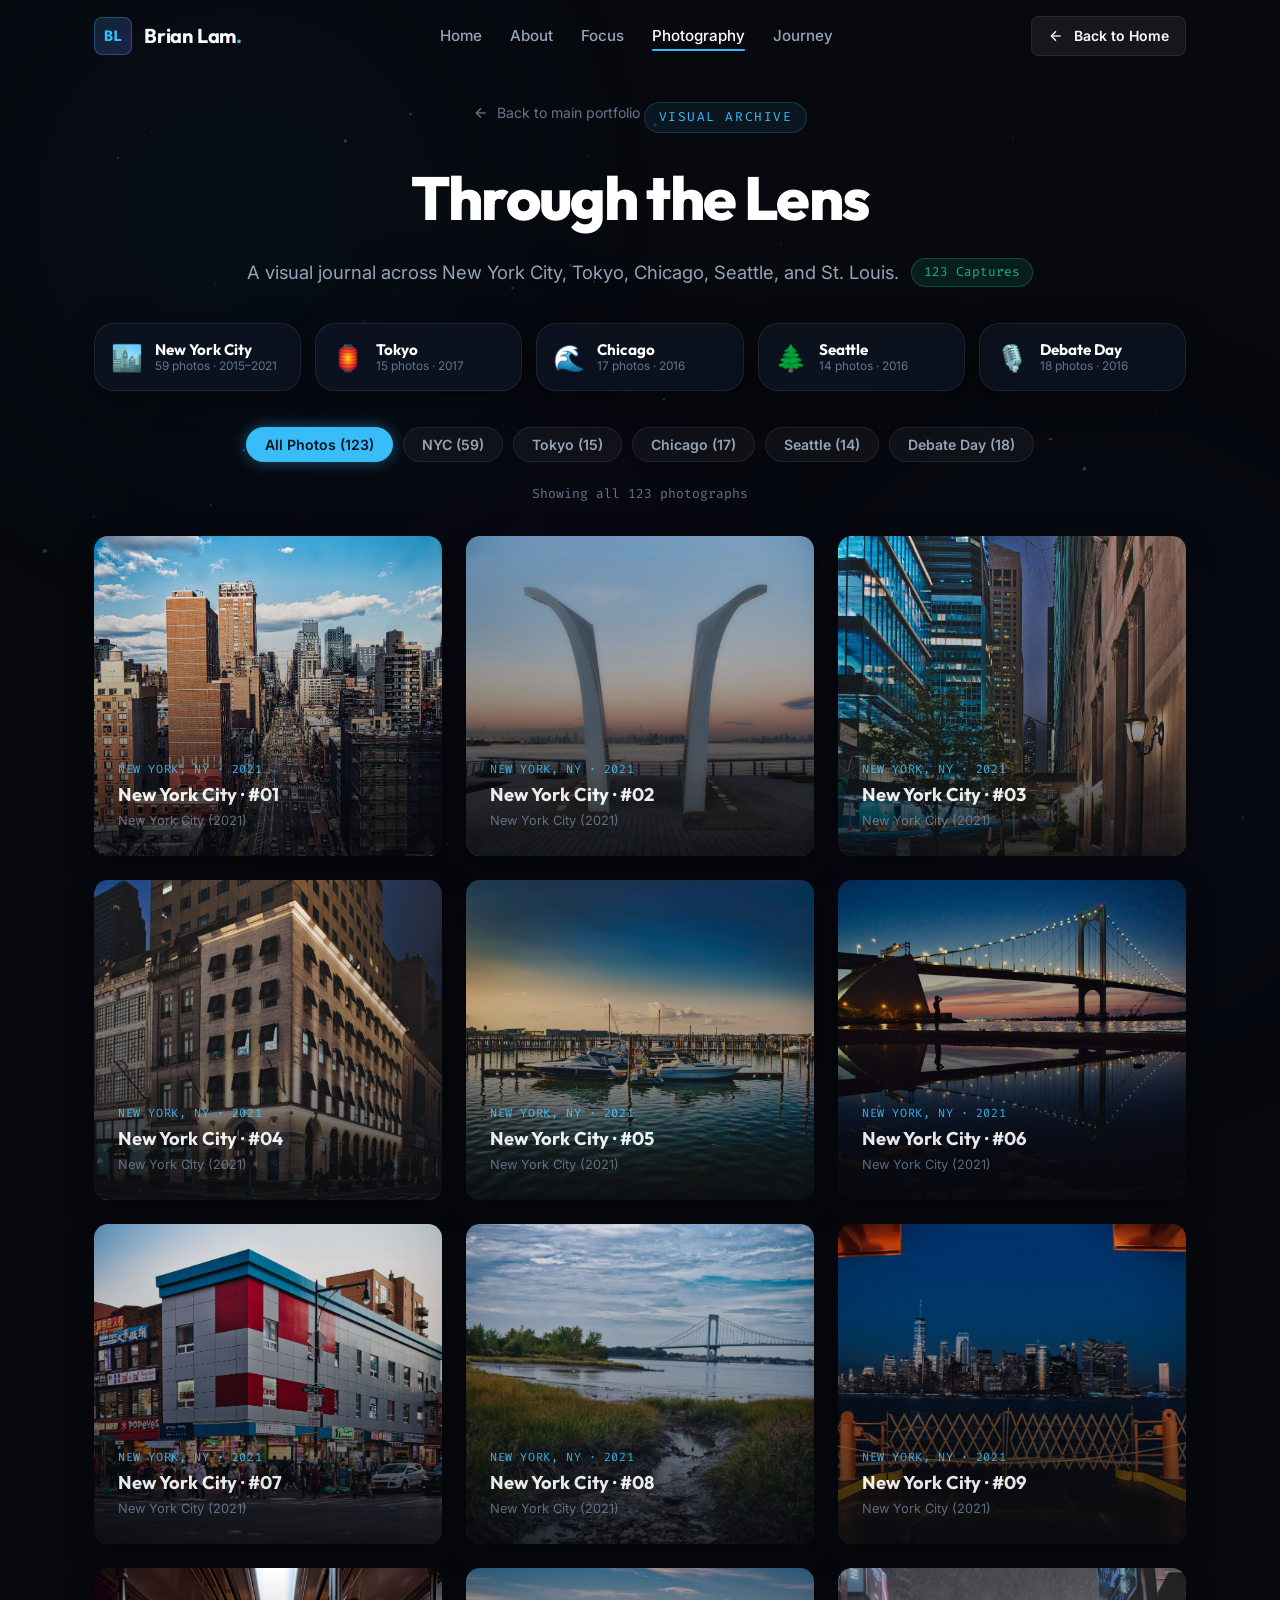
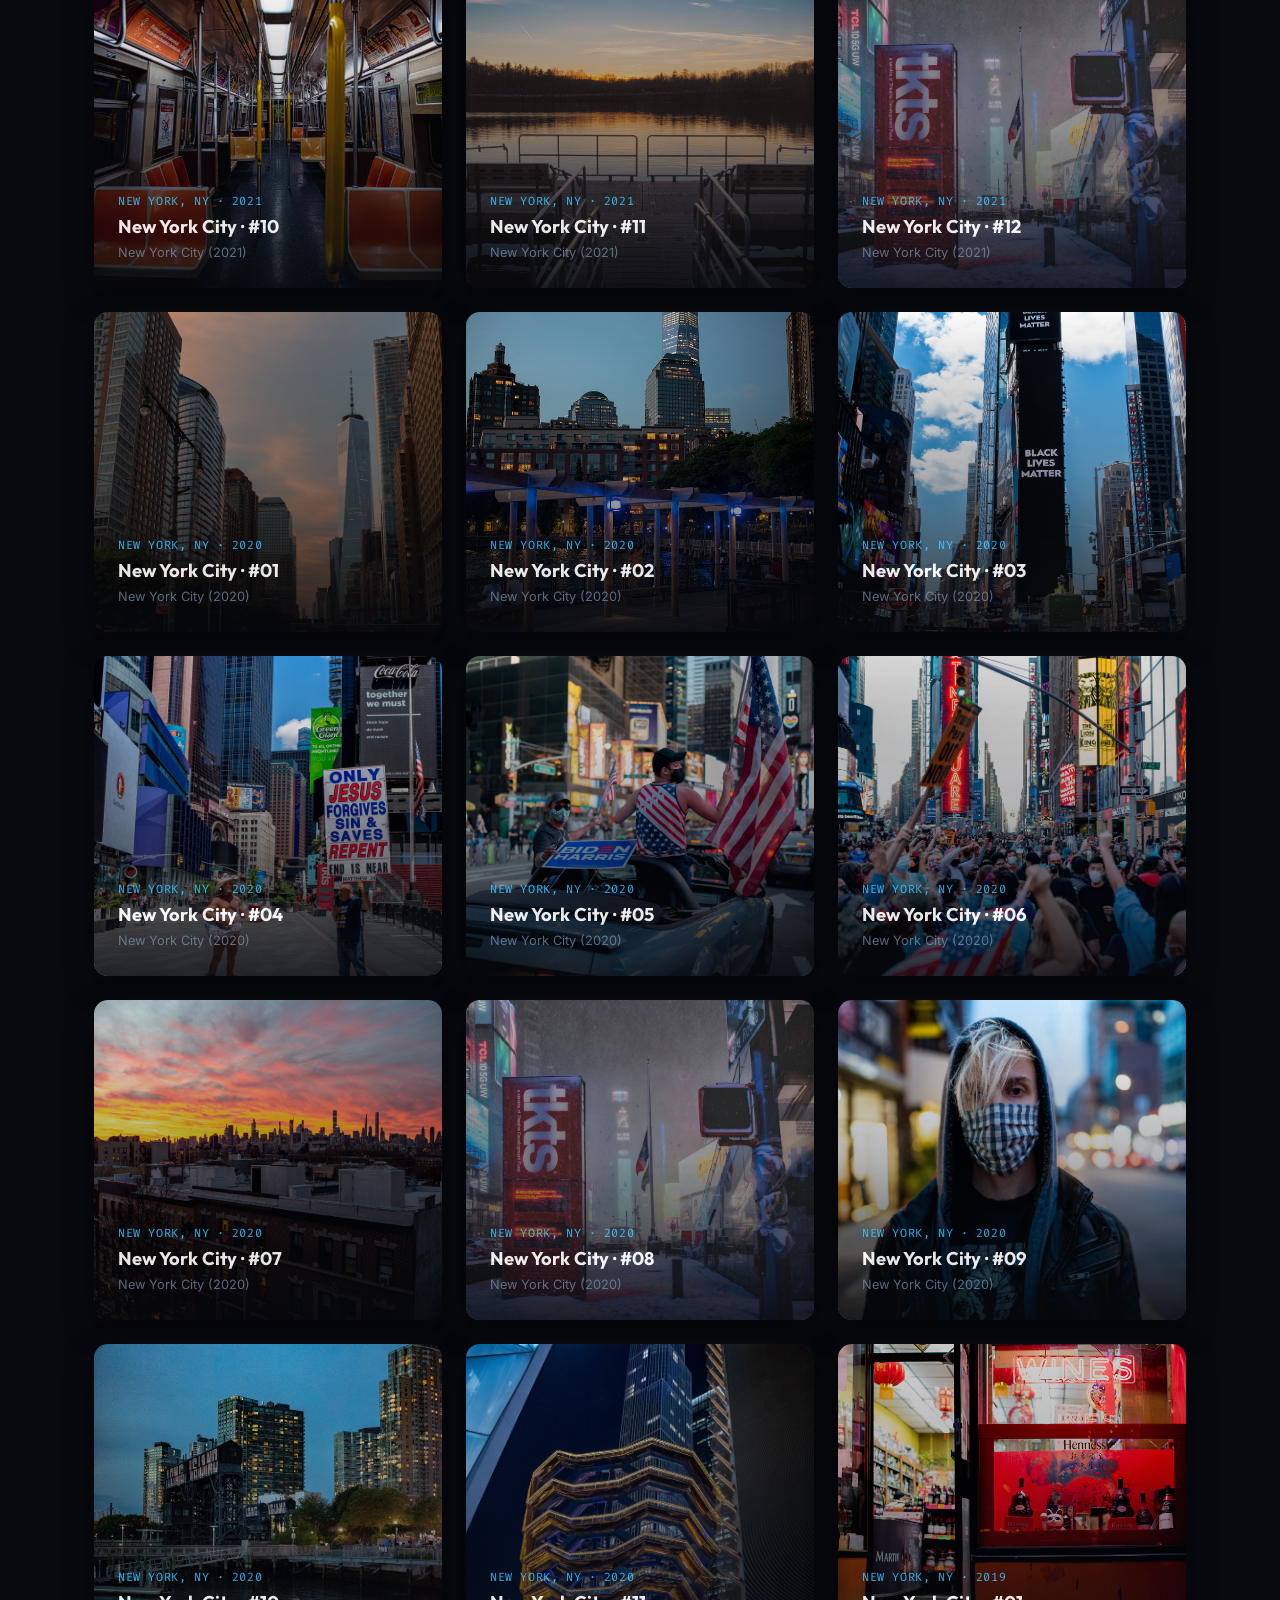
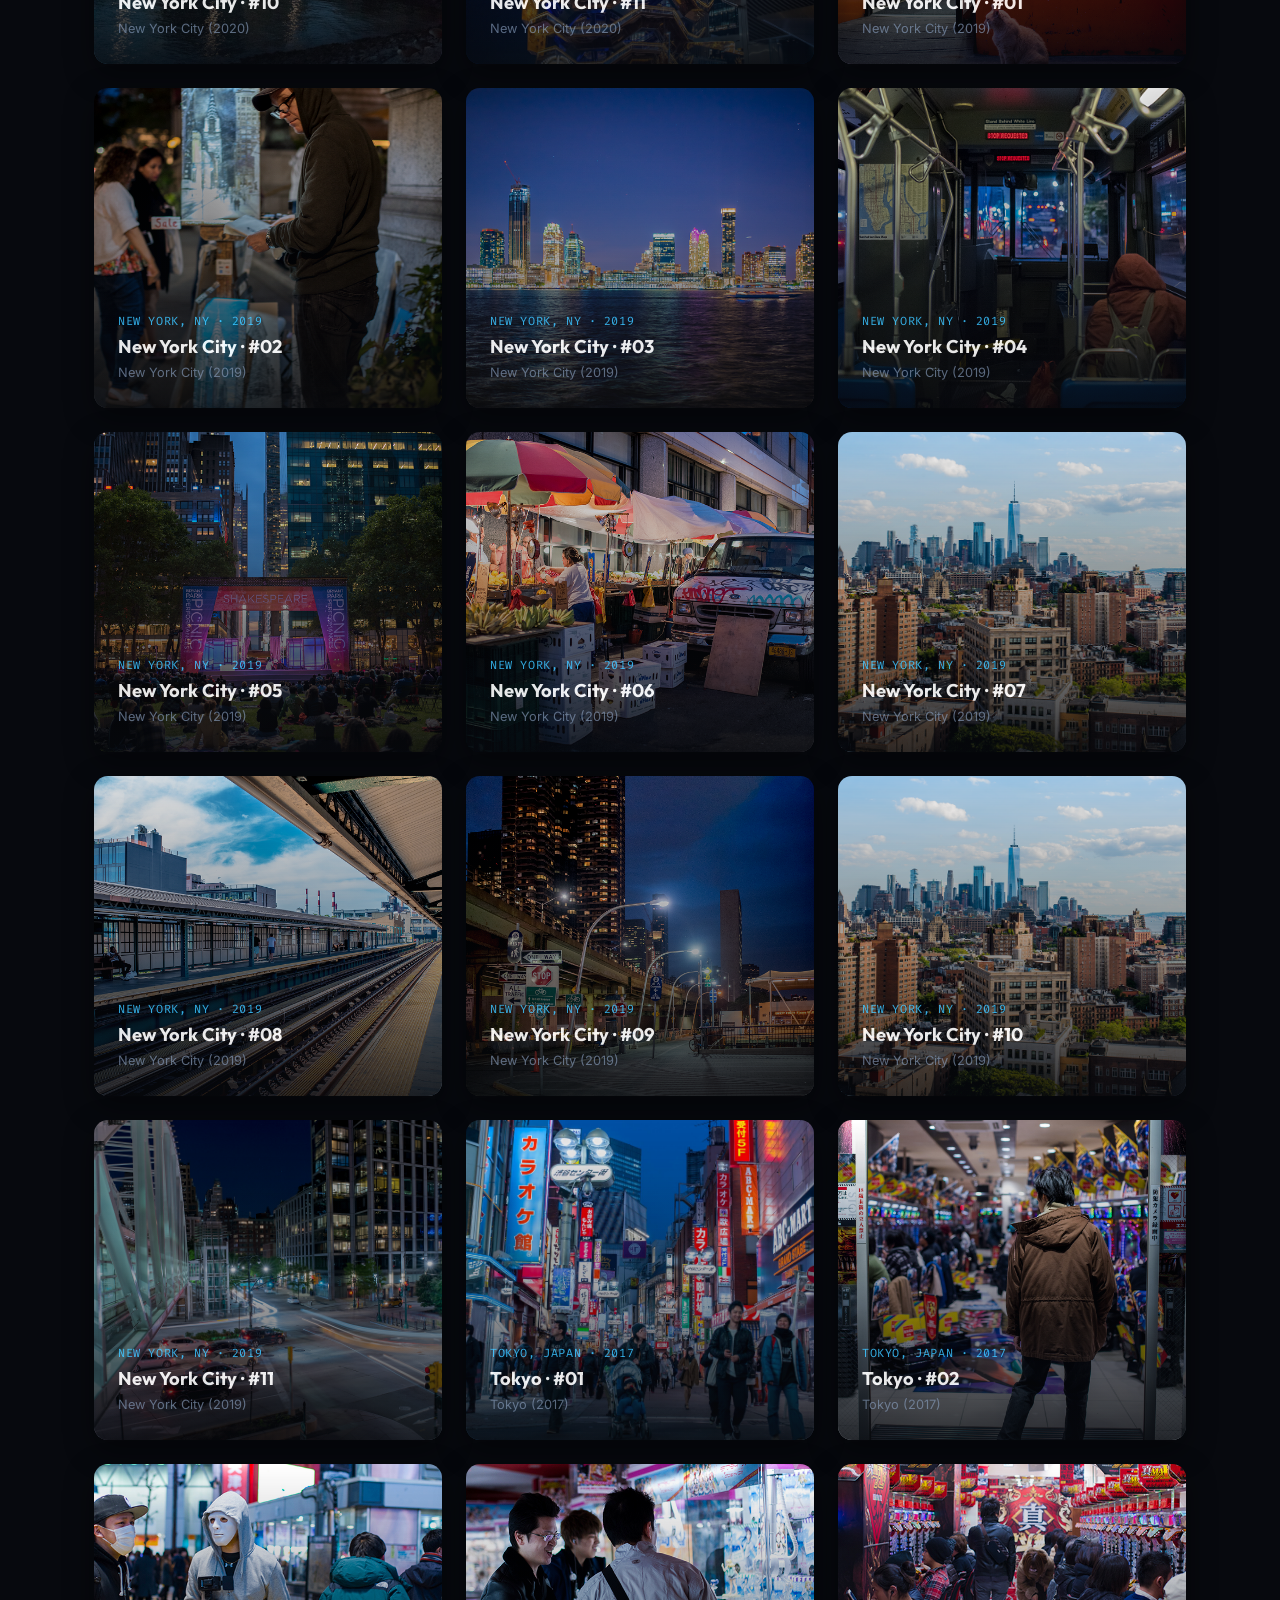
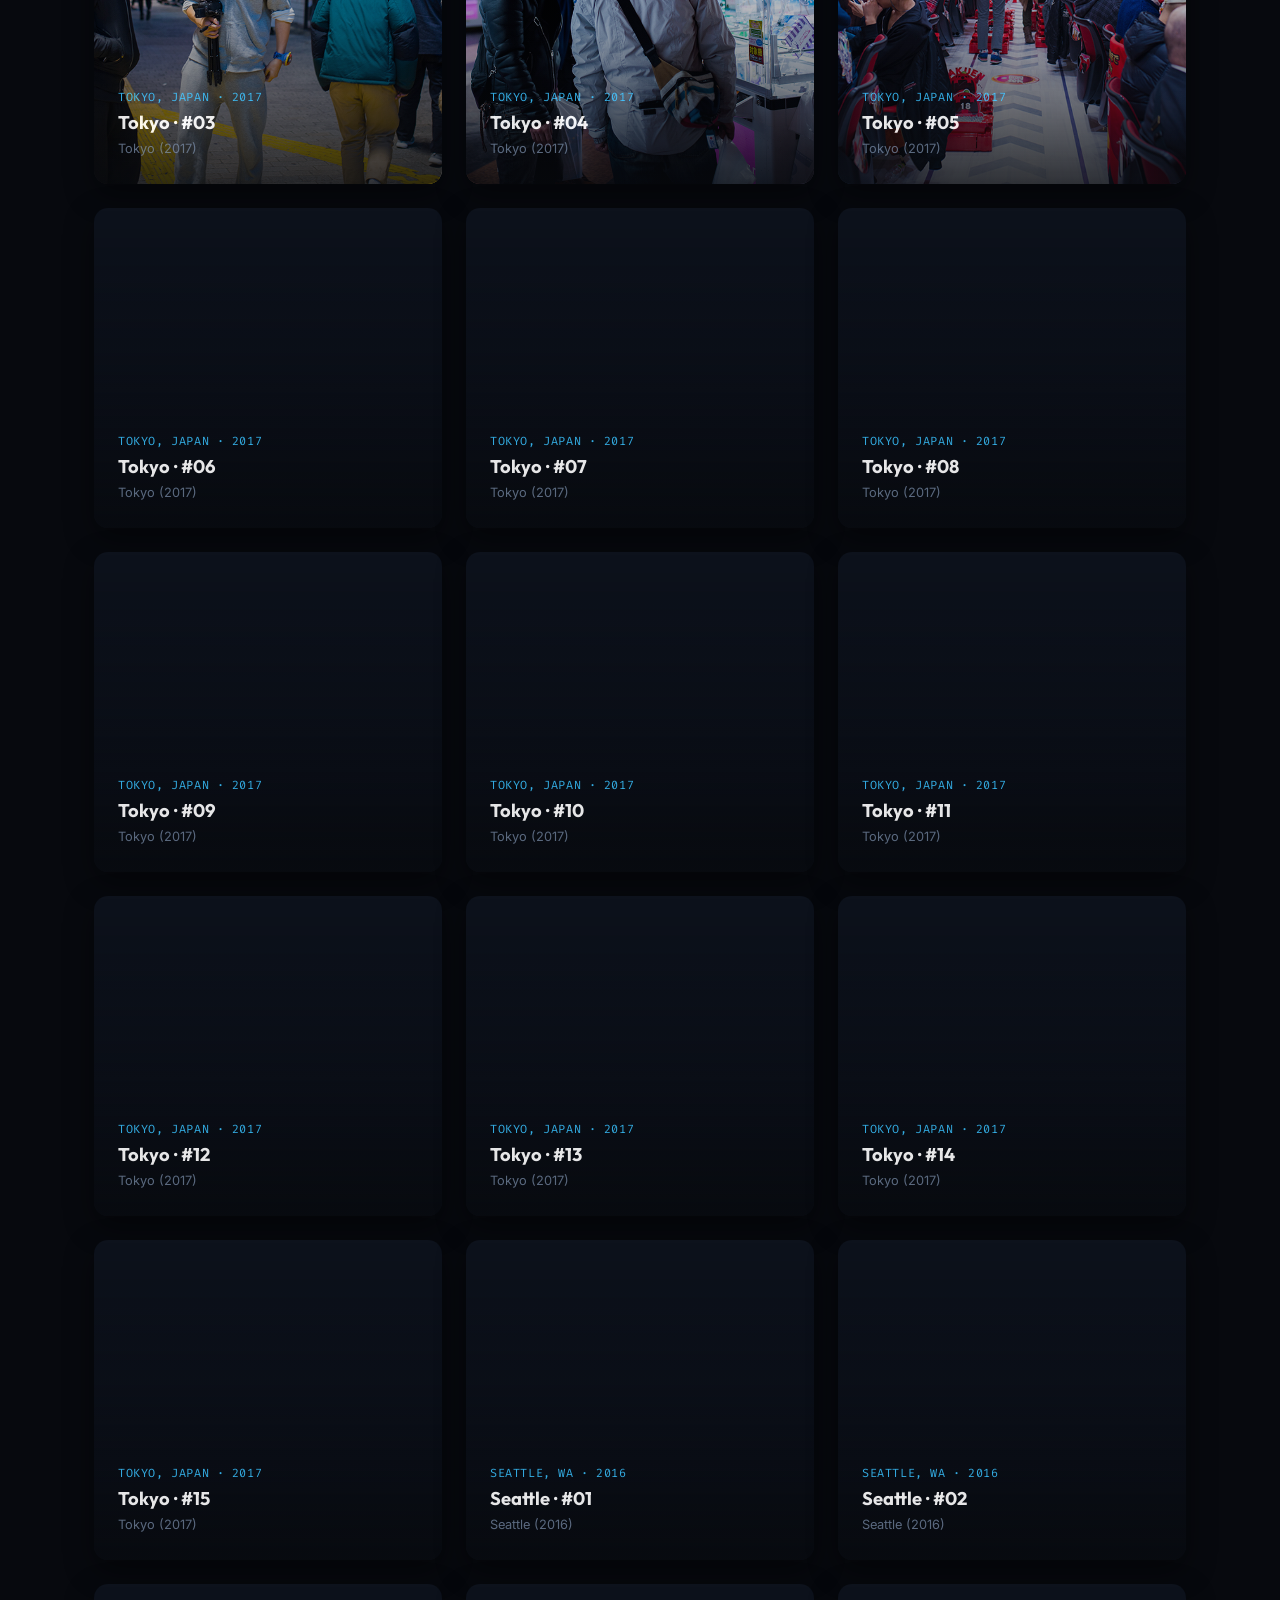
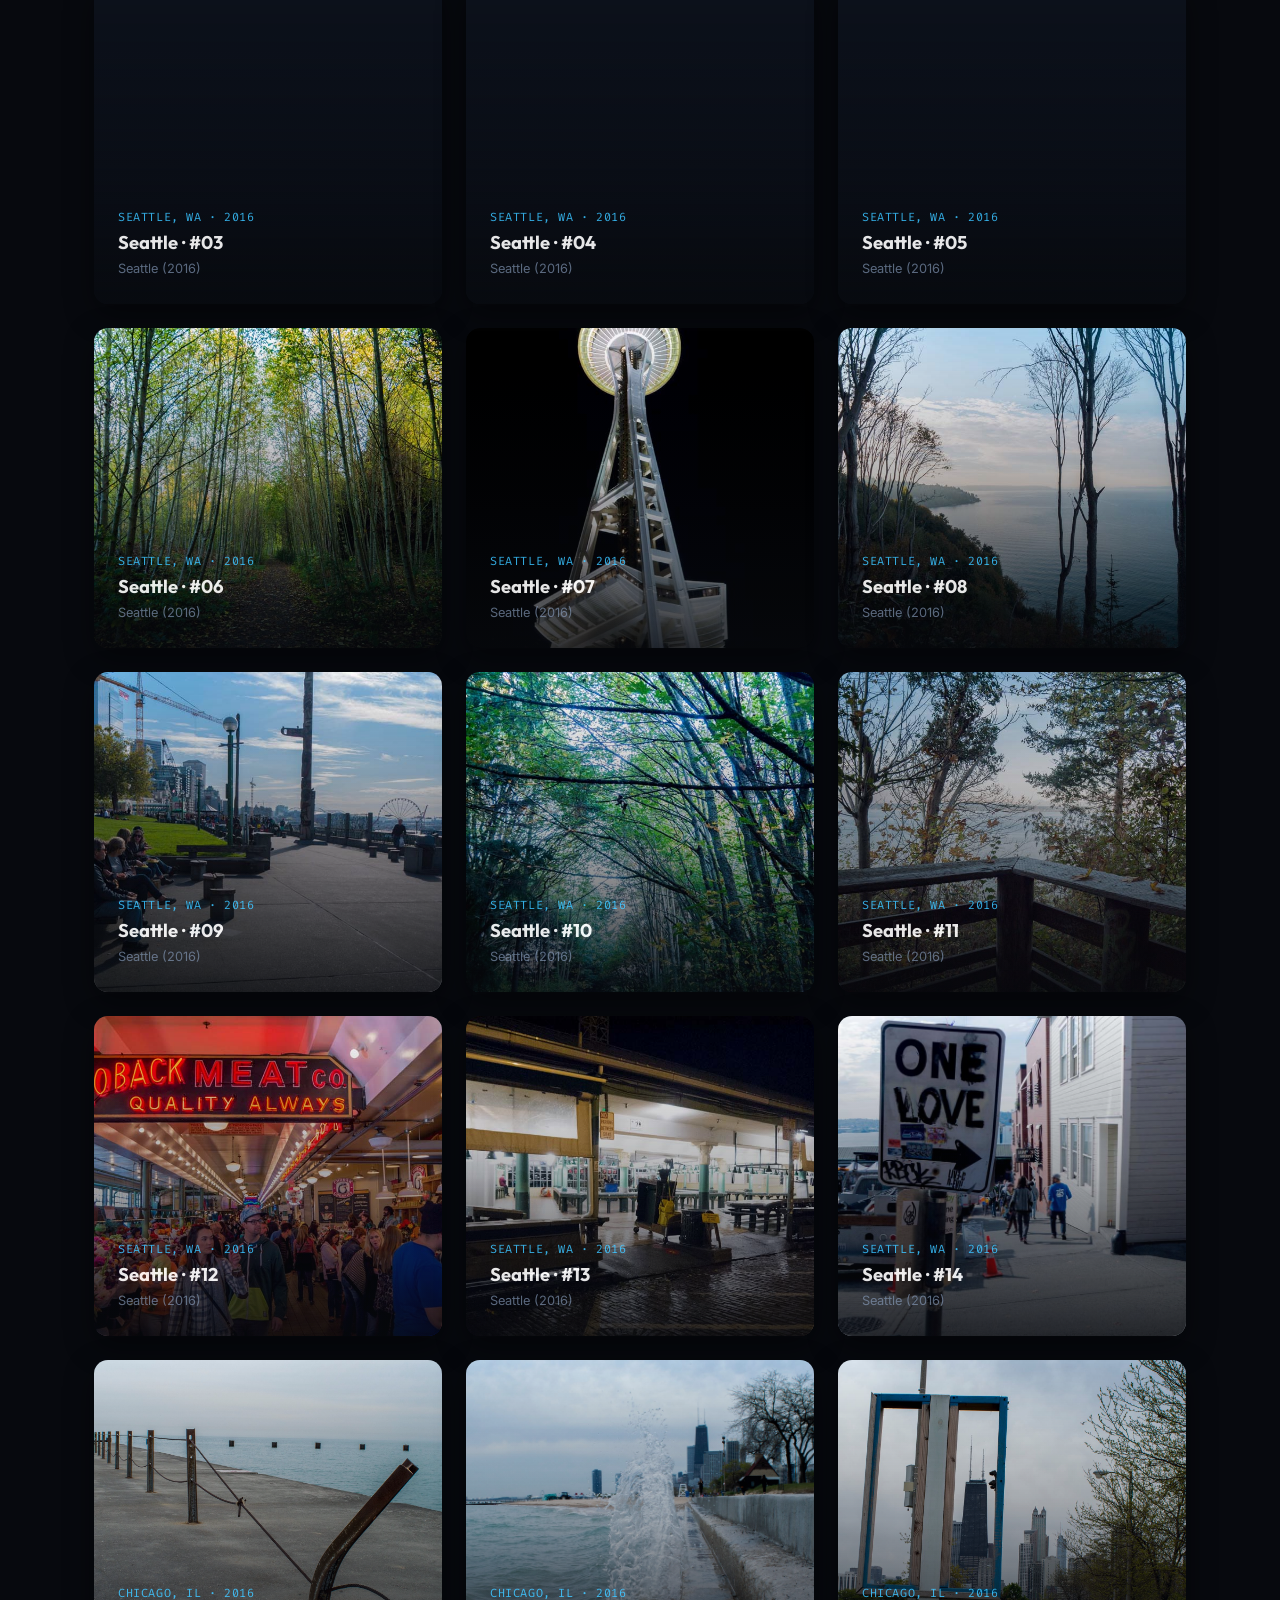
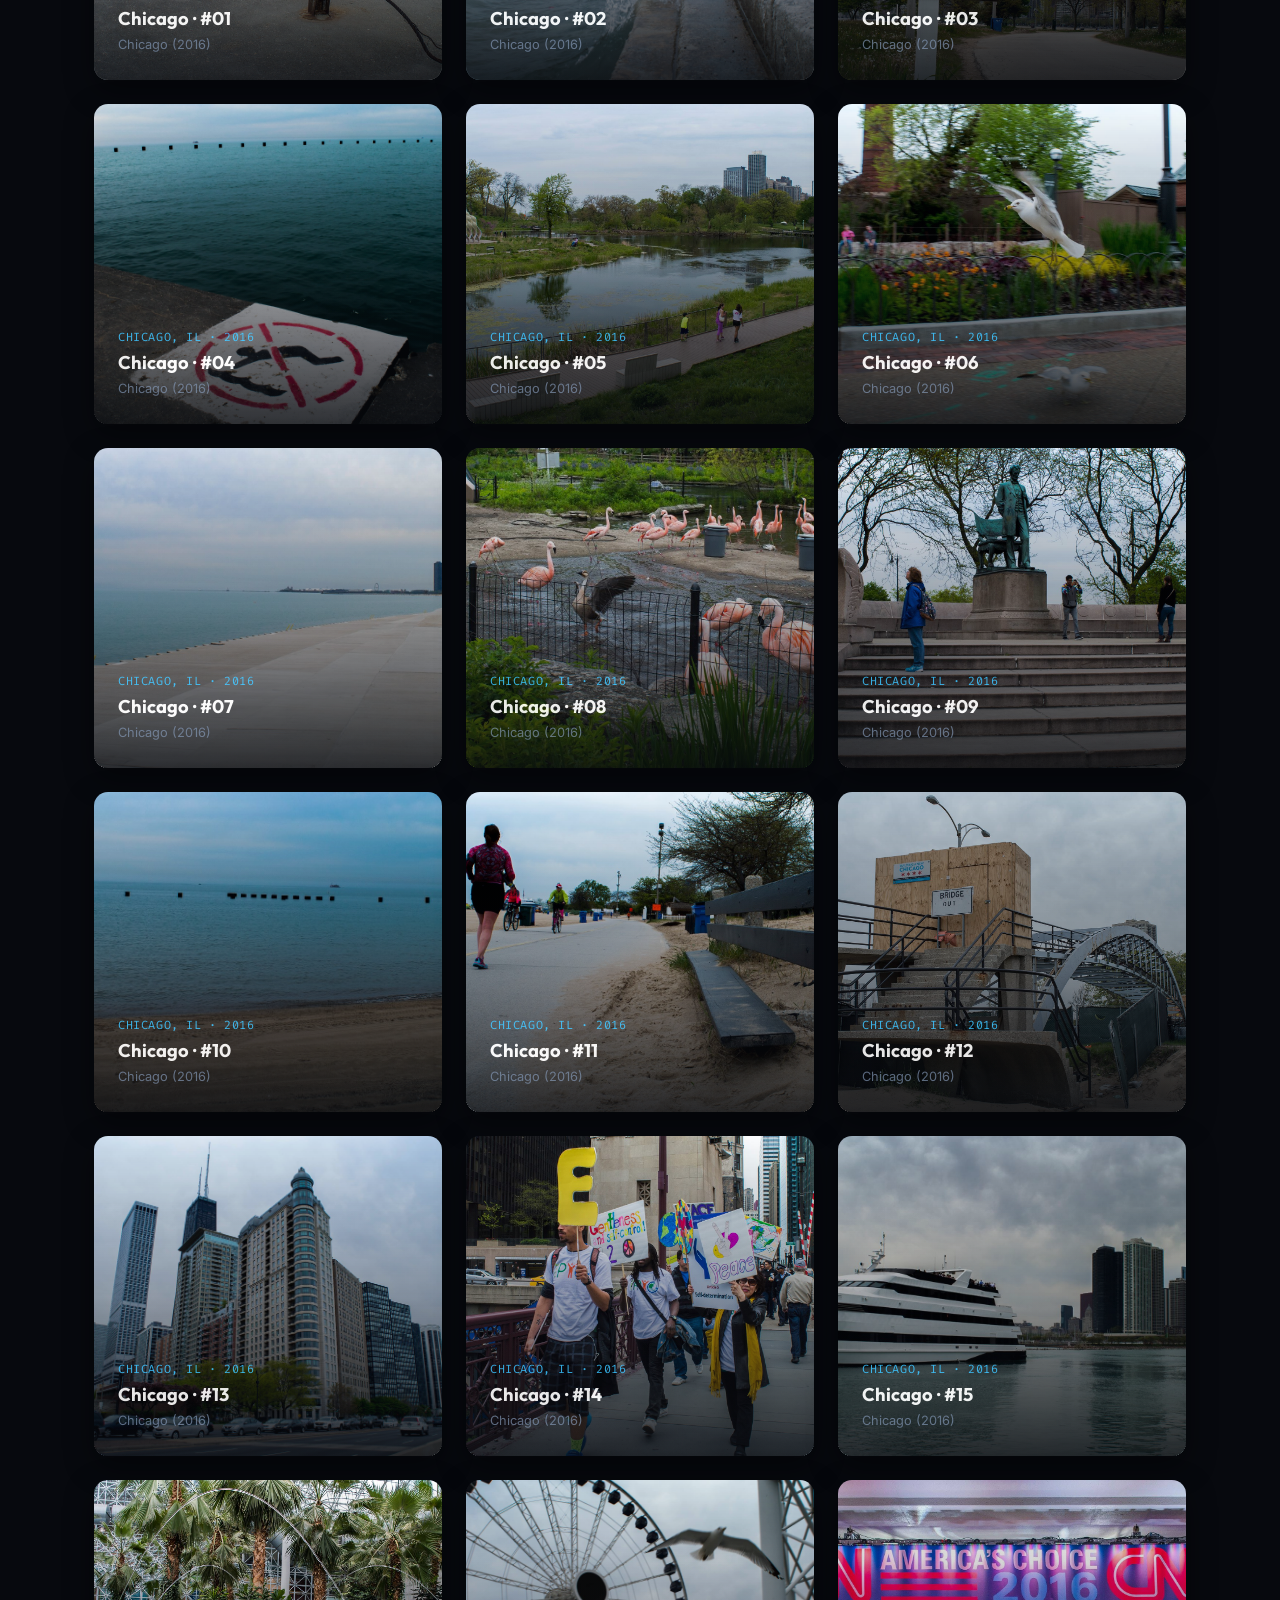
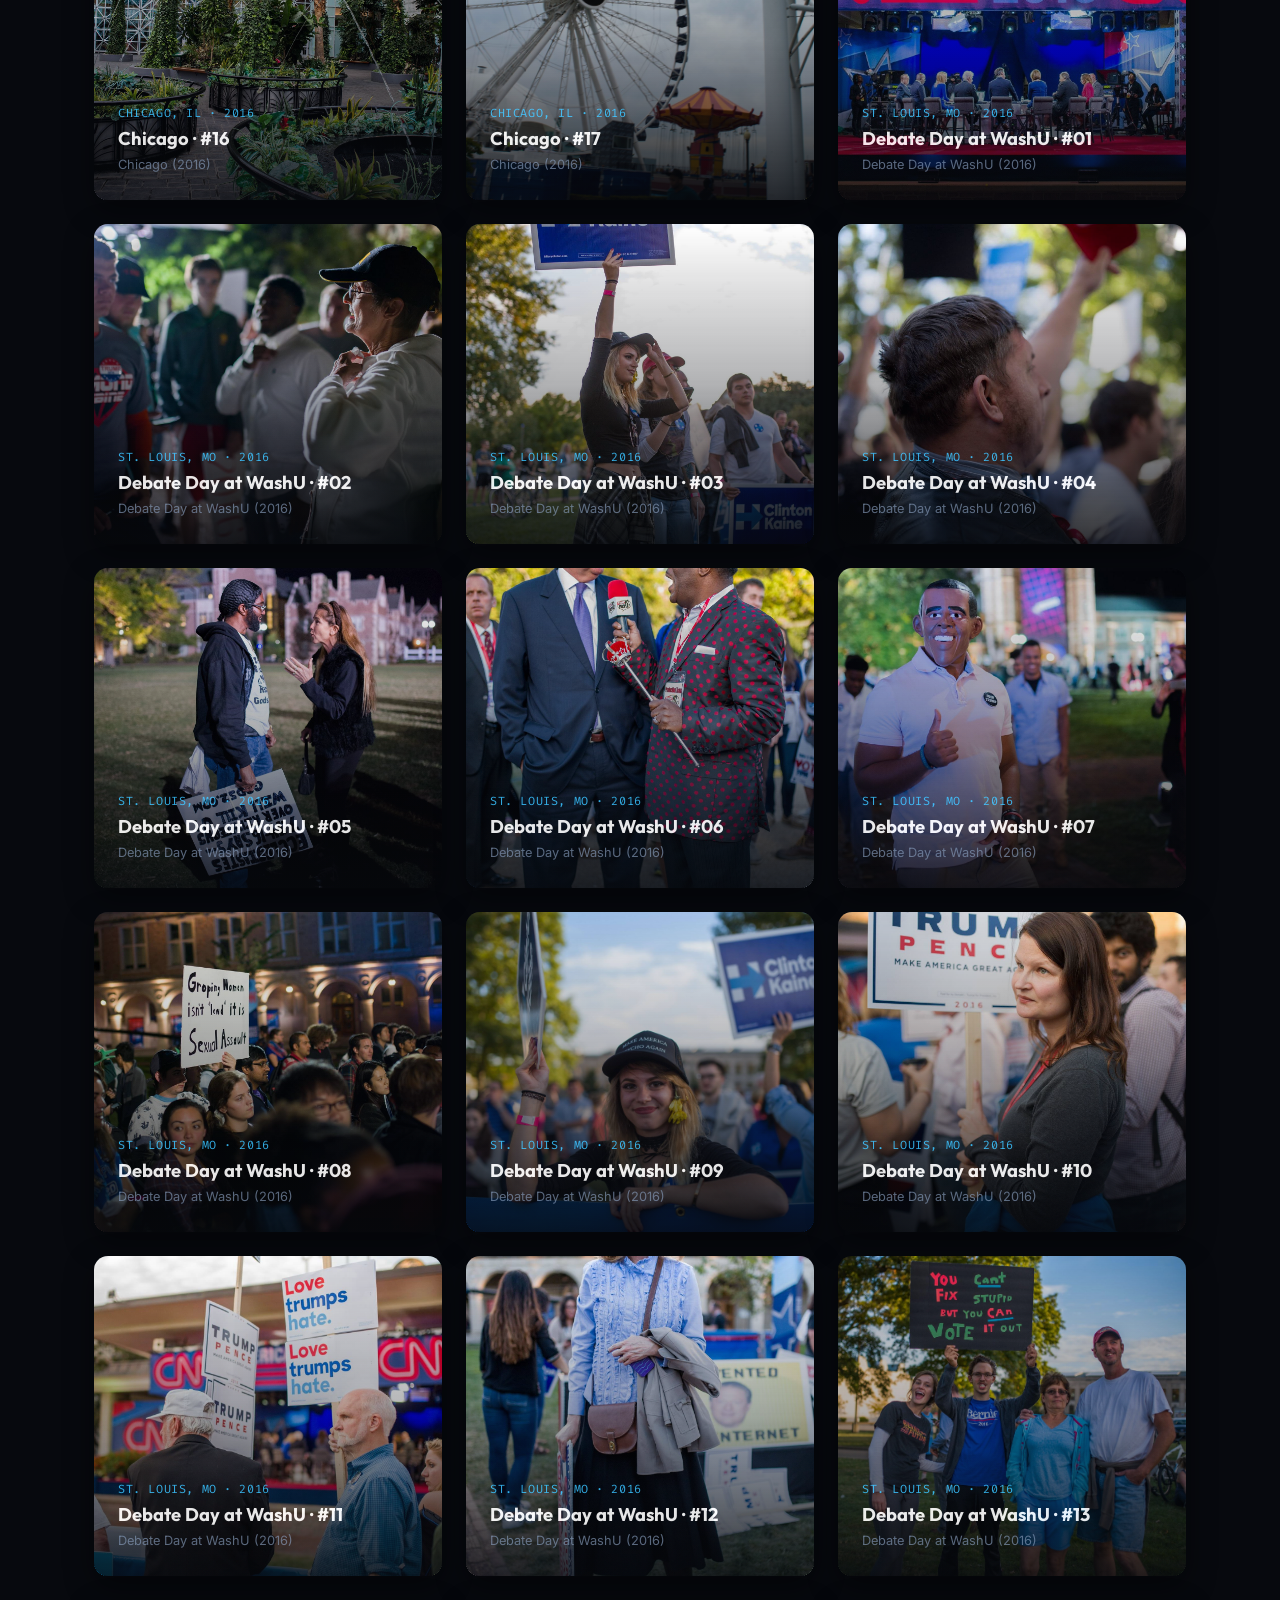
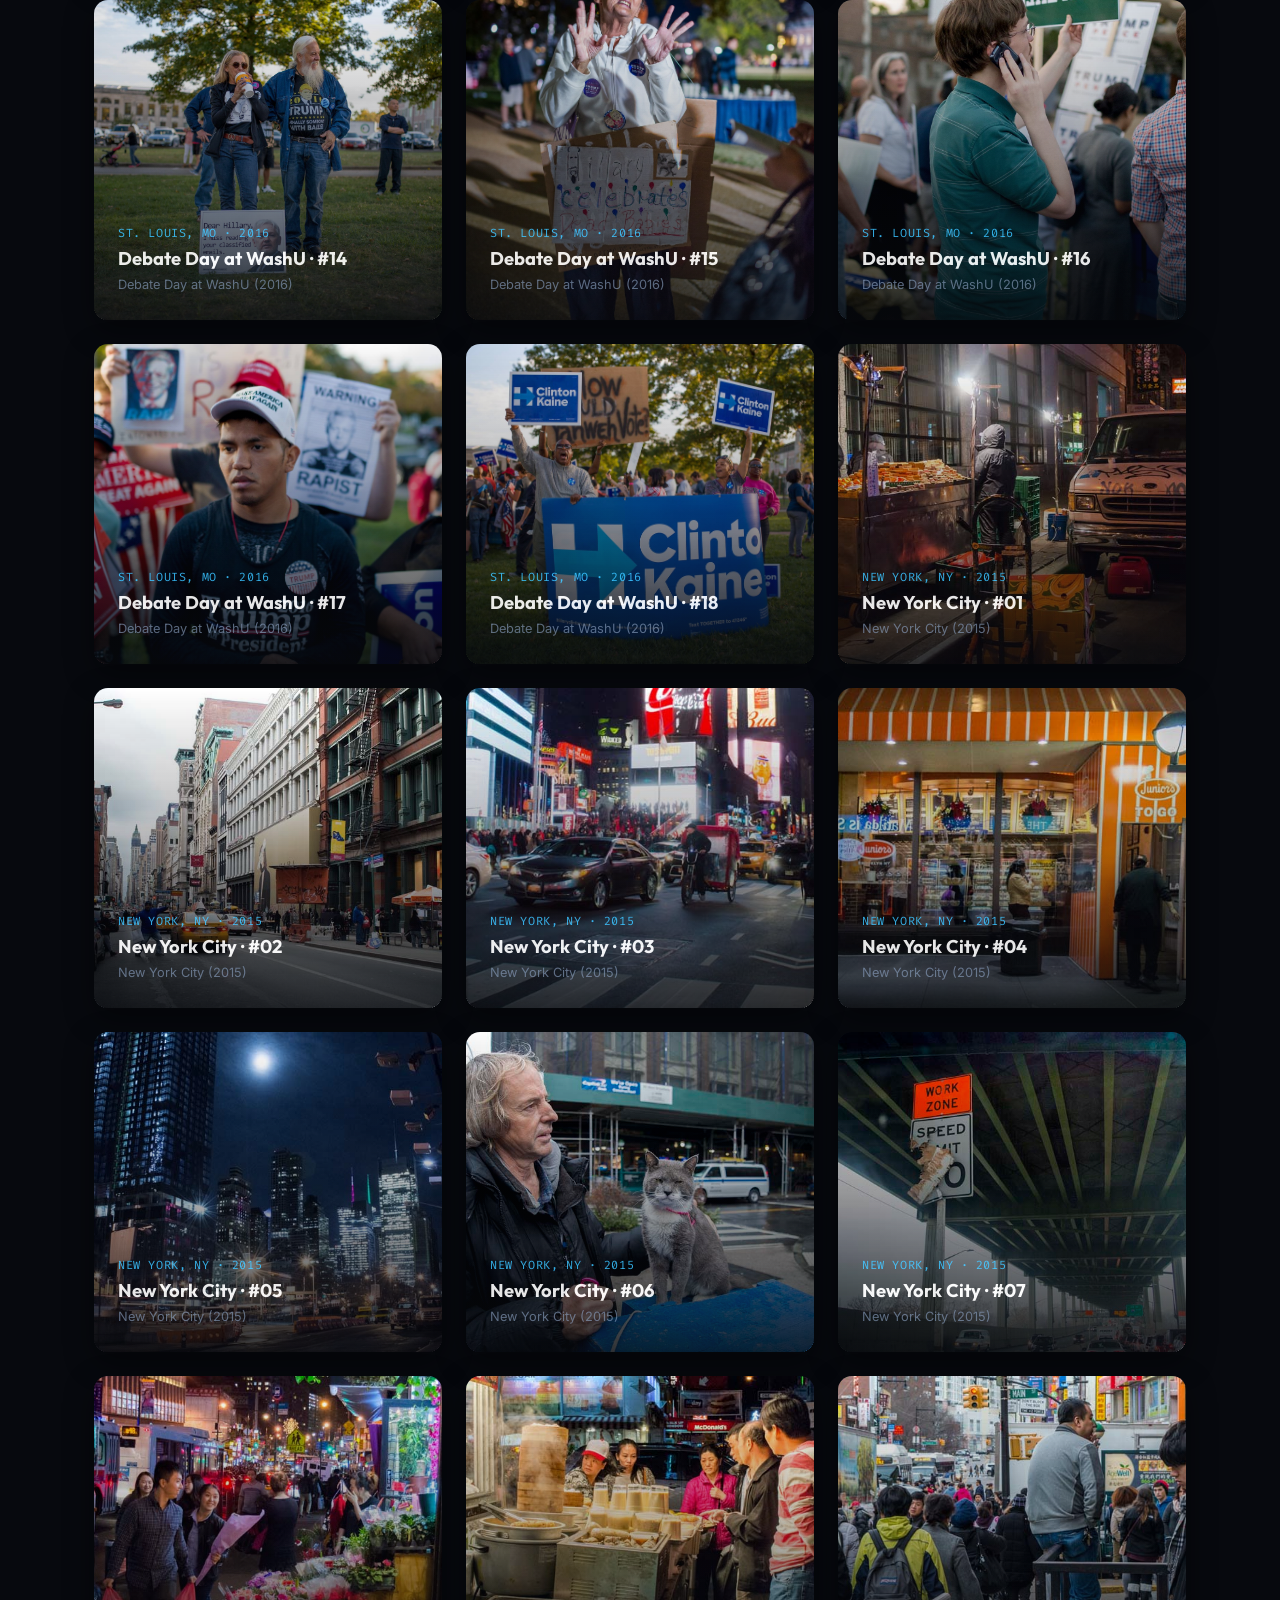
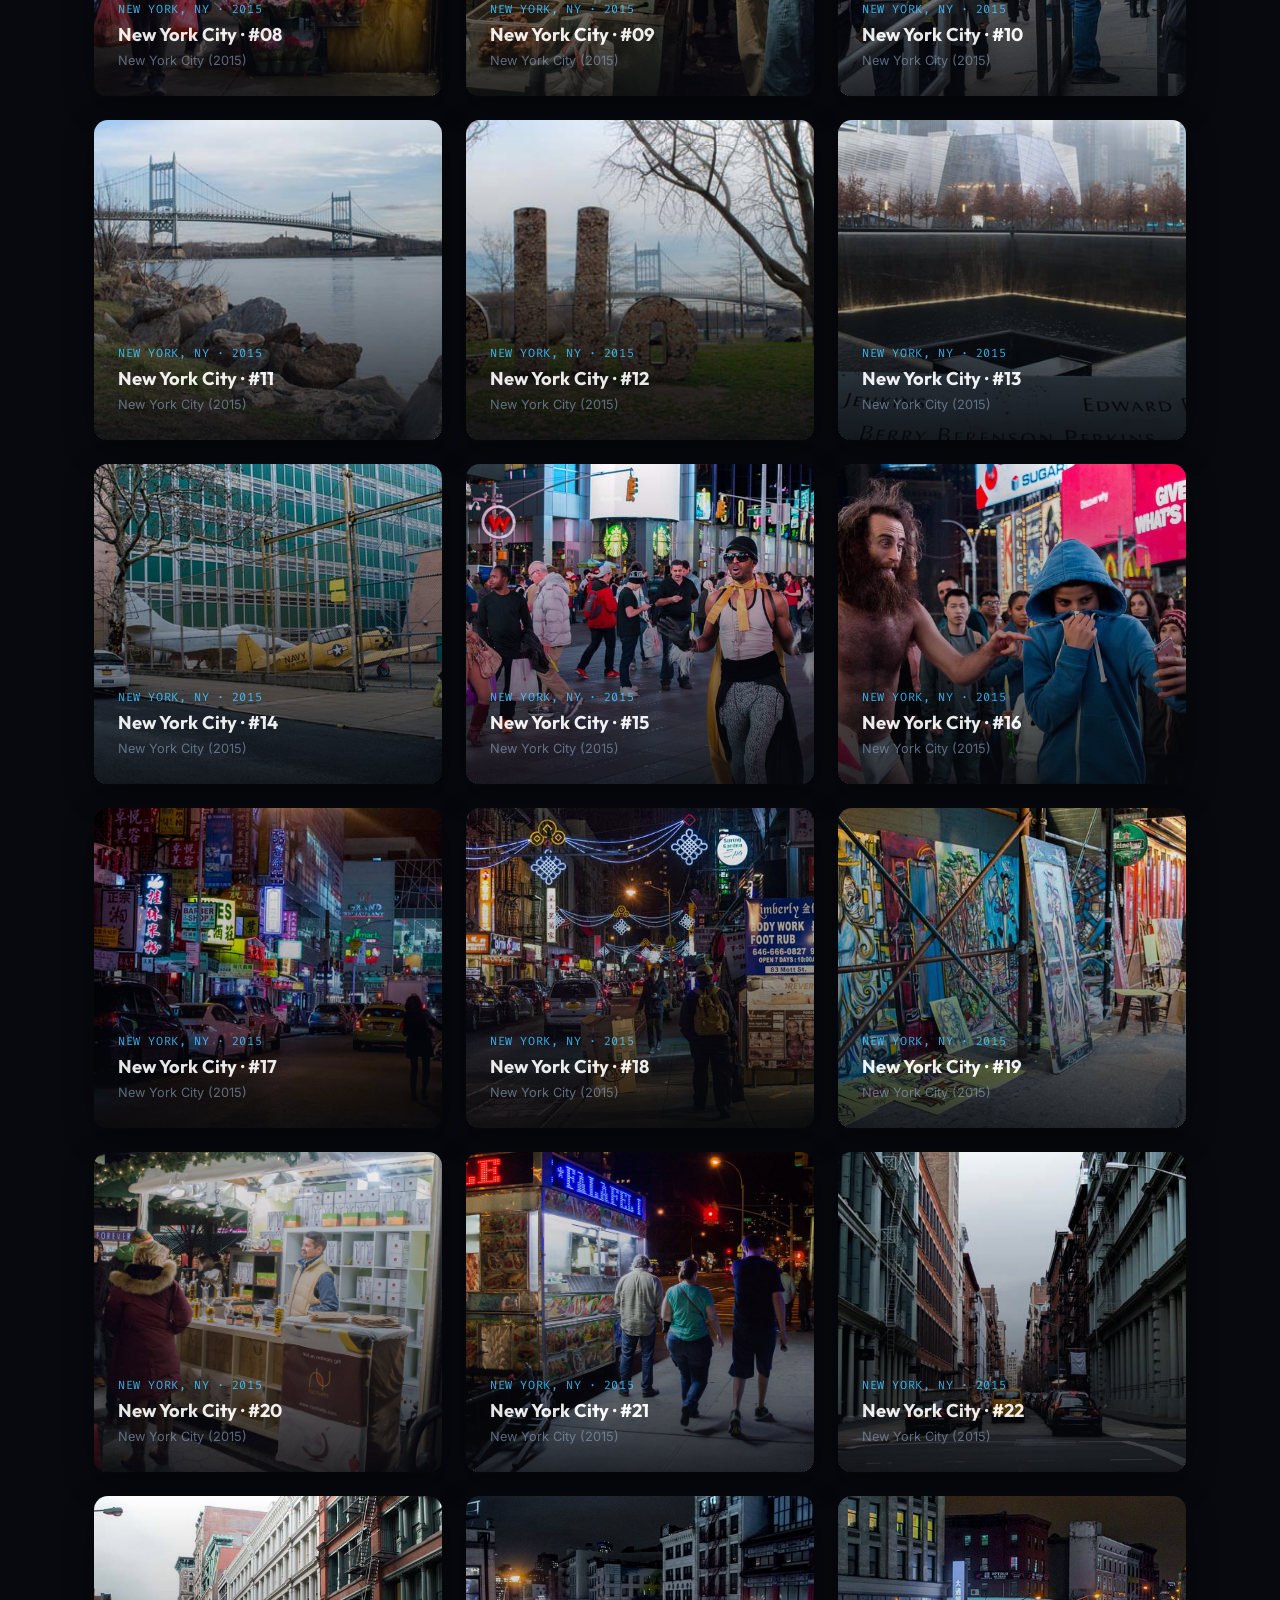
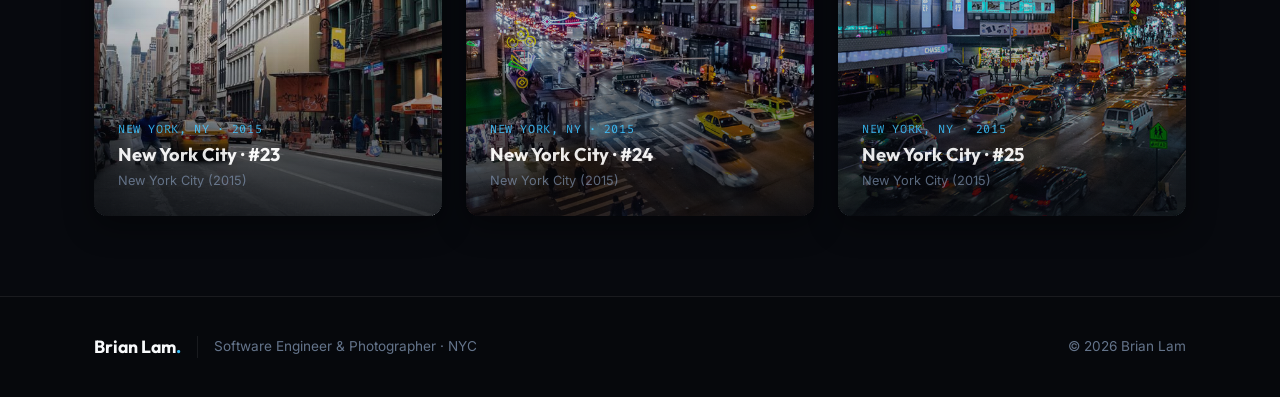
==== photography.html @ e199496c "Initial commit of overhauled site" ====
<!DOCTYPE html>
<html lang="en">

<head>
  <meta charset="UTF-8">
  <meta name="viewport" content="width=device-width, initial-scale=1.0">
  <meta http-equiv="X-UA-Compatible" content="ie=edge">

  <title>Photography Archive | Brian Lam</title>
  <meta name="description"
    content="Visual archive by Brian Lam — Exploring streetscapes, architecture, and atmosphere across New York, Tokyo, Chicago, Seattle, and WashU.">
  <meta name="author" content="Brian Lam">

  <!-- Open Graph / Meta -->
  <meta property="og:type" content="website">
  <meta property="og:title" content="Photography Archive | Brian Lam">
  <meta property="og:description"
    content="123 captures across New York, Tokyo, Chicago, Seattle, and WashU (2015–2021).">
  <meta property="og:image" content="assets/photography/nyc2021/1.jpg">

  <!-- Google Fonts -->
  <link rel="preconnect" href="https://fonts.googleapis.com">
  <link rel="preconnect" href="https://fonts.gstatic.com" crossorigin>
  <link
    href="https://fonts.googleapis.com/css2?family=Fira+Code:wght@400;500&family=Inter:wght@300;400;500;600;700&family=Outfit:wght@400;500;600;700;800&display=swap"
    rel="stylesheet">

  <!-- Stylesheet -->
  <link rel="stylesheet" href="style.css">
</head>

<body class="photography-page">
  <!-- Ambient background glow elements -->
  <div class="glow-sphere sphere-1"></div>
  <div class="glow-sphere sphere-2"></div>
  <div class="glow-sphere sphere-3"></div>
  <canvas id="ambient-canvas"></canvas>

  <!-- Navigation Header -->
  <header class="site-header" id="site-header">
    <div class="nav-container">
      <a href="index.html" class="brand-logo" id="brand-logo">
        <span class="logo-mark">BL</span>
        <span class="logo-text">Brian Lam<span class="dot-accent">.</span></span>
      </a>

      <nav class="desktop-nav" id="desktop-nav">
        <ul class="nav-links">
          <li><a href="index.html" class="nav-link">Home</a></li>
          <li><a href="index.html#about" class="nav-link">About</a></li>
          <li><a href="index.html#focus" class="nav-link">Focus</a></li>
          <li><a href="photography.html" class="nav-link active">Photography</a></li>
          <li><a href="index.html#journey" class="nav-link">Journey</a></li>
        </ul>
      </nav>

      <div class="nav-actions">
        <a href="index.html" class="btn btn-secondary btn-sm" id="nav-back-home">
          <svg viewBox="0 0 24 24" width="16" height="16" fill="none" stroke="currentColor" stroke-width="2">
            <line x1="19" y1="12" x2="5" y2="12"></line>
            <polyline points="12 19 5 12 12 5"></polyline>
          </svg>
          <span>Back to Home</span>
        </a>
        <button class="mobile-toggle" id="mobile-toggle" aria-label="Toggle navigation menu">
          <span class="bar"></span>
          <span class="bar"></span>
          <span class="bar"></span>
        </button>
      </div>
    </div>

    <!-- Mobile Drawer -->
    <div class="mobile-drawer" id="mobile-drawer">
      <ul class="mobile-nav-links">
        <li><a href="index.html" class="mobile-link">Home</a></li>
        <li><a href="index.html#about" class="mobile-link">About</a></li>
        <li><a href="index.html#focus" class="mobile-link">Focus</a></li>
        <li><a href="photography.html" class="mobile-link">Photography</a></li>
        <li><a href="index.html#journey" class="mobile-link">Journey</a></li>
        <li class="mobile-drawer-cta">
          <a href="https://www.linkedin.com/in/brla/" target="_blank" rel="noopener noreferrer"
            class="btn btn-primary btn-block">
            LinkedIn Profile
          </a>
        </li>
      </ul>
    </div>
  </header>

  <main>
    <!-- Gallery Hero Section -->
    <section class="gallery-hero-section">
      <div class="section-container">

        <div class="gallery-hero-header">
          <a href="index.html" class="back-link">
            <svg viewBox="0 0 24 24" width="16" height="16" fill="none" stroke="currentColor" stroke-width="2">
              <line x1="19" y1="12" x2="5" y2="12"></line>
              <polyline points="12 19 5 12 12 5"></polyline>
            </svg>
            <span>Back to main portfolio</span>
          </a>

          <div class="section-tag">Visual Archive</div>
          <h1 class="gallery-hero-title">Through the Lens</h1>
          <p class="gallery-hero-subtitle">
            A visual journal across New York City, Tokyo, Chicago, Seattle, and St. Louis.
            <span class="total-badge" id="total-badge">123 Captures</span>
          </p>
        </div>

        <!-- Album Spotlight / Series Shortcuts -->
        <div class="album-cards-row">
          <button class="album-card glass-panel" data-filter-series="nyc">
            <span class="album-icon">🏙️</span>
            <div class="album-info">
              <strong class="album-name">New York City</strong>
              <span class="album-count">59 photos · 2015–2021</span>
            </div>
          </button>

          <button class="album-card glass-panel" data-filter-series="tokyo">
            <span class="album-icon">🏮</span>
            <div class="album-info">
              <strong class="album-name">Tokyo</strong>
              <span class="album-count">15 photos · 2017</span>
            </div>
          </button>

          <button class="album-card glass-panel" data-filter-series="chicago">
            <span class="album-icon">🌊</span>
            <div class="album-info">
              <strong class="album-name">Chicago</strong>
              <span class="album-count">17 photos · 2016</span>
            </div>
          </button>

          <button class="album-card glass-panel" data-filter-series="seattle">
            <span class="album-icon">🌲</span>
            <div class="album-info">
              <strong class="album-name">Seattle</strong>
              <span class="album-count">14 photos · 2016</span>
            </div>
          </button>

          <button class="album-card glass-panel" data-filter-series="washu">
            <span class="album-icon">🎙️</span>
            <div class="album-info">
              <strong class="album-name">Debate Day</strong>
              <span class="album-count">18 photos · 2016</span>
            </div>
          </button>
        </div>

        <!-- Filter Bar -->
        <div class="gallery-filter-bar" id="gallery-filters">
          <button class="gallery-filter-btn active" data-filter="all">All Photos (<span
              id="count-all">123</span>)</button>
          <button class="gallery-filter-btn" data-filter="nyc">NYC (59)</button>
          <button class="gallery-filter-btn" data-filter="tokyo">Tokyo (15)</button>
          <button class="gallery-filter-btn" data-filter="chicago">Chicago (17)</button>
          <button class="gallery-filter-btn" data-filter="seattle">Seattle (14)</button>
          <button class="gallery-filter-btn" data-filter="washu">Debate Day (18)</button>
        </div>

        <!-- Filter Status Feedback -->
        <div class="gallery-status-bar">
          <span class="current-filter-label" id="current-filter-label">Showing all 123 photographs</span>
        </div>

        <!-- Full Photography Grid -->
        <div class="photo-gallery-grid full-gallery-grid" id="full-photo-grid">
          <!-- Populated dynamically by photography.js -->
        </div>

      </div>
    </section>
  </main>

  <!-- Photo Lightbox Modal -->
  <div class="lightbox-modal" id="lightbox-modal" aria-hidden="true" role="dialog">
    <div class="lightbox-backdrop" id="lightbox-backdrop"></div>
    <div class="lightbox-container">
      <button class="lightbox-close" id="lightbox-close" aria-label="Close photo preview">&times;</button>
      <button class="lightbox-nav lightbox-prev" id="lightbox-prev" aria-label="Previous photo">&#10094;</button>
      <button class="lightbox-nav lightbox-next" id="lightbox-next" aria-label="Next photo">&#10095;</button>

      <div class="lightbox-figure">
        <img src="" alt="" id="lightbox-image" class="lightbox-img">
        <div class="lightbox-caption" id="lightbox-caption">
          <div class="lightbox-title-row">
            <h4 id="lightbox-title">Photo Title</h4>
            <span id="lightbox-loc" class="lightbox-loc-badge">Location</span>
          </div>
          <p id="lightbox-tech" class="lightbox-tech-info">Series Details</p>
        </div>
      </div>
    </div>
  </div>

  <!-- Footer -->
  <footer class="site-footer">
    <div class="section-container footer-container">
      <div class="footer-left">
        <span class="footer-logo">Brian Lam<span class="dot-accent">.</span></span>
        <span class="footer-role">Software Engineer & Photographer · NYC</span>
      </div>
      <div class="footer-right">
        <p class="copyright">&copy; <span id="current-year">2026</span> Brian Lam</p>
      </div>
    </div>
  </footer>

  <!-- Scripts -->
  <script src="photos-data.js"></script>
  <script src="photography.js"></script>
</body>

</html>
---- style.css ----
/* ==========================================================================
   Brian Lam - Personal Portfolio & Photography Design System
   ========================================================================== */

:root {
  /* Color Palette */
  --bg-primary: #07090e;
  --bg-secondary: #0c1017;
  --bg-tertiary: #131a26;
  
  --panel-bg: rgba(15, 22, 36, 0.72);
  --panel-border: rgba(255, 255, 255, 0.08);
  --panel-border-hover: rgba(56, 189, 248, 0.35);
  
  --accent-cyan: #38bdf8;
  --accent-indigo: #6366f1;
  --accent-violet: #a855f7;
  --accent-blue: #2563eb;
  --accent-green: #10b981;
  
  --text-primary: #f8fafc;
  --text-secondary: #94a3b8;
  --text-muted: #64748b;
  --text-heading: #ffffff;
  
  --gradient-main: linear-gradient(135deg, #38bdf8 0%, #818cf8 50%, #c084fc 100%);
  --gradient-gemini: linear-gradient(135deg, #3b82f6 0%, #8b5cf6 50%, #d946ef 100%);

  /* Typography */
  --font-display: 'Outfit', -apple-system, BlinkMacSystemFont, 'Segoe UI', Roboto, sans-serif;
  --font-body: 'Inter', -apple-system, BlinkMacSystemFont, 'Segoe UI', Roboto, sans-serif;
  --font-mono: 'Fira Code', monospace;

  /* Layout */
  --max-width: 1140px;
  --header-height: 72px;
  --radius-sm: 8px;
  --radius-md: 14px;
  --radius-lg: 20px;
  --radius-pill: 9999px;
  
  /* Transitions */
  --transition-fast: 0.15s cubic-bezier(0.4, 0, 0.2, 1);
  --transition-normal: 0.3s cubic-bezier(0.4, 0, 0.2, 1);
  --transition-smooth: 0.5s cubic-bezier(0.16, 1, 0.3, 1);
}

/* Base & Reset */
*, *::before, *::after {
  box-sizing: border-box;
  margin: 0;
  padding: 0;
}

html {
  scroll-behavior: smooth;
  font-size: 16px;
  background-color: var(--bg-primary);
  color: var(--text-primary);
}

body {
  font-family: var(--font-body);
  line-height: 1.6;
  background-color: var(--bg-primary);
  color: var(--text-primary);
  overflow-x: hidden;
  position: relative;
  min-height: 100vh;
  -webkit-font-smoothing: antialiased;
}

a {
  color: inherit;
  text-decoration: none;
  transition: color var(--transition-fast);
}

button {
  font-family: inherit;
  cursor: pointer;
  border: none;
  outline: none;
  background: none;
}

ul {
  list-style: none;
}

img {
  display: block;
  max-width: 100%;
  height: auto;
}

/* Ambient Background Glow */
#ambient-canvas {
  position: fixed;
  top: 0;
  left: 0;
  width: 100vw;
  height: 100vh;
  pointer-events: none;
  z-index: 0;
  opacity: 0.5;
}

.glow-sphere {
  position: fixed;
  border-radius: 50%;
  filter: blur(140px);
  pointer-events: none;
  z-index: 0;
  opacity: 0.3;
}

.sphere-1 {
  top: -10%;
  left: -5%;
  width: 600px;
  height: 600px;
  background: radial-gradient(circle, rgba(56, 189, 248, 0.3), transparent 70%);
}

.sphere-2 {
  top: 45%;
  right: -10%;
  width: 650px;
  height: 650px;
  background: radial-gradient(circle, rgba(99, 102, 241, 0.25), transparent 70%);
}

.sphere-3 {
  bottom: 5%;
  left: 15%;
  width: 550px;
  height: 550px;
  background: radial-gradient(circle, rgba(168, 85, 247, 0.2), transparent 70%);
}

/* Common Layout Container */
.section-container {
  width: 100%;
  max-width: var(--max-width);
  margin: 0 auto;
  padding: 0 24px;
  position: relative;
  z-index: 1;
}

.section-wrapper {
  padding: 90px 0;
  position: relative;
}

/* Glassmorphism Panel */
.glass-panel {
  background: var(--panel-bg);
  backdrop-filter: blur(20px);
  -webkit-backdrop-filter: blur(20px);
  border: 1px solid var(--panel-border);
  border-radius: var(--radius-lg);
  box-shadow: 0 8px 32px 0 rgba(0, 0, 0, 0.37);
  transition: all var(--transition-normal);
  position: relative;
  overflow: hidden;
}

.glass-panel:hover {
  border-color: var(--panel-border-hover);
  box-shadow: 0 16px 40px -10px rgba(56, 189, 248, 0.15);
}

/* Section Header Typography */
.section-header {
  text-align: center;
  max-width: 700px;
  margin: 0 auto 50px;
}

.section-tag {
  display: inline-block;
  font-family: var(--font-mono);
  font-size: 0.8rem;
  text-transform: uppercase;
  letter-spacing: 0.12em;
  color: var(--accent-cyan);
  background: rgba(56, 189, 248, 0.08);
  border: 1px solid rgba(56, 189, 248, 0.2);
  padding: 4px 14px;
  border-radius: var(--radius-pill);
  margin-bottom: 16px;
}

.section-title {
  font-family: var(--font-display);
  font-size: 2.35rem;
  font-weight: 700;
  color: var(--text-heading);
  line-height: 1.2;
  margin-bottom: 12px;
  letter-spacing: -0.02em;
}

.section-subtitle {
  font-size: 1.05rem;
  color: var(--text-secondary);
  line-height: 1.6;
}

.dot-accent {
  color: var(--accent-cyan);
}

/* Buttons */
.btn {
  display: inline-flex;
  align-items: center;
  justify-content: center;
  gap: 10px;
  font-family: var(--font-body);
  font-weight: 600;
  border-radius: var(--radius-md);
  padding: 12px 24px;
  transition: all var(--transition-normal);
  white-space: nowrap;
}

.btn-sm {
  padding: 8px 16px;
  font-size: 0.875rem;
  border-radius: var(--radius-sm);
}

.btn-lg {
  padding: 14px 26px;
  font-size: 1rem;
}

.btn-primary {
  background: linear-gradient(135deg, #0284c7 0%, #38bdf8 100%);
  color: #041322;
  box-shadow: 0 0 25px rgba(56, 189, 248, 0.35);
}

.btn-primary:hover {
  background: linear-gradient(135deg, #38bdf8 0%, #7dd3fc 100%);
  transform: translateY(-2px);
  box-shadow: 0 8px 30px rgba(56, 189, 248, 0.5);
}

.btn-secondary {
  background: rgba(255, 255, 255, 0.06);
  color: var(--text-primary);
  border: 1px solid var(--panel-border);
}

.btn-secondary:hover {
  background: rgba(255, 255, 255, 0.12);
  border-color: rgba(255, 255, 255, 0.2);
  color: #fff;
}

.btn-glass {
  background: rgba(15, 23, 42, 0.6);
  backdrop-filter: blur(12px);
  border: 1px solid var(--panel-border);
  color: var(--text-primary);
}

.btn-glass:hover {
  background: rgba(30, 41, 59, 0.8);
  border-color: var(--accent-cyan);
  color: #fff;
  transform: translateY(-2px);
}

.btn-outline {
  background: transparent;
  border: 1px solid rgba(255, 255, 255, 0.15);
  color: var(--text-secondary);
}

.btn-outline:hover {
  border-color: var(--text-primary);
  color: #fff;
  background: rgba(255, 255, 255, 0.04);
}

/* ==========================================================================
   Header & Navigation
   ========================================================================== */
.site-header {
  position: fixed;
  top: 0;
  left: 0;
  width: 100%;
  height: var(--header-height);
  z-index: 100;
  transition: all var(--transition-normal);
}

.site-header.scrolled {
  background: rgba(7, 9, 14, 0.85);
  backdrop-filter: blur(16px);
  -webkit-backdrop-filter: blur(16px);
  border-bottom: 1px solid var(--panel-border);
  box-shadow: 0 4px 20px rgba(0, 0, 0, 0.4);
}

.nav-container {
  max-width: var(--max-width);
  height: 100%;
  margin: 0 auto;
  padding: 0 24px;
  display: flex;
  align-items: center;
  justify-content: space-between;
}

.brand-logo {
  display: flex;
  align-items: center;
  gap: 12px;
  font-family: var(--font-display);
  font-weight: 700;
  font-size: 1.25rem;
  letter-spacing: -0.01em;
}

.logo-mark {
  display: flex;
  align-items: center;
  justify-content: center;
  width: 38px;
  height: 38px;
  border-radius: var(--radius-sm);
  background: linear-gradient(135deg, rgba(56, 189, 248, 0.15), rgba(99, 102, 241, 0.25));
  border: 1px solid rgba(56, 189, 248, 0.3);
  color: var(--accent-cyan);
  font-family: var(--font-mono);
  font-weight: 700;
  font-size: 0.95rem;
}

.desktop-nav .nav-links {
  display: flex;
  align-items: center;
  gap: 28px;
}

.nav-link {
  font-size: 0.95rem;
  font-weight: 500;
  color: var(--text-secondary);
  position: relative;
  padding: 6px 0;
  transition: color var(--transition-fast);
}

.nav-link:hover, .nav-link.active {
  color: #fff;
}

.nav-special-link {
  color: var(--accent-cyan) !important;
  font-weight: 600;
}

.nav-link::after {
  content: '';
  position: absolute;
  bottom: 0;
  left: 0;
  width: 0;
  height: 2px;
  background: var(--accent-cyan);
  transition: width var(--transition-normal);
  border-radius: var(--radius-pill);
}

.nav-link:hover::after, .nav-link.active::after {
  width: 100%;
}

.nav-actions {
  display: flex;
  align-items: center;
  gap: 12px;
}

.mobile-toggle {
  display: none;
  flex-direction: column;
  justify-content: space-between;
  width: 30px;
  height: 20px;
  cursor: pointer;
  z-index: 101;
}

.mobile-toggle .bar {
  width: 100%;
  height: 2px;
  background-color: var(--text-primary);
  transition: all var(--transition-normal);
  border-radius: 2px;
}

.mobile-toggle.active .bar:nth-child(1) {
  transform: translateY(9px) rotate(45deg);
}

.mobile-toggle.active .bar:nth-child(2) {
  opacity: 0;
}

.mobile-toggle.active .bar:nth-child(3) {
  transform: translateY(-9px) rotate(-45deg);
}

.mobile-drawer {
  position: fixed;
  top: 0;
  right: -100%;
  width: 80%;
  max-width: 340px;
  height: 100vh;
  background: rgba(12, 16, 23, 0.97);
  backdrop-filter: blur(24px);
  border-left: 1px solid var(--panel-border);
  padding: 90px 32px 40px;
  display: flex;
  flex-direction: column;
  transition: right var(--transition-smooth);
  z-index: 99;
}

.mobile-drawer.open {
  right: 0;
}

.mobile-nav-links {
  display: flex;
  flex-direction: column;
  gap: 20px;
}

.mobile-link {
  font-size: 1.2rem;
  font-weight: 600;
  color: var(--text-secondary);
}

.mobile-link:hover {
  color: var(--accent-cyan);
}

.mobile-drawer-cta {
  margin-top: 30px;
}

/* ==========================================================================
   Hero Section & Profile Card
   ========================================================================== */
.hero-section {
  min-height: 85vh;
  padding-top: calc(var(--header-height) + 40px);
  padding-bottom: 60px;
  display: flex;
  align-items: center;
  position: relative;
}

.hero-container {
  display: flex;
  flex-direction: column;
}

.hero-grid {
  display: grid;
  grid-template-columns: 1.3fr 0.9fr;
  align-items: center;
  gap: 48px;
}

.badge-status-pill {
  display: inline-flex;
  align-items: center;
  gap: 10px;
  background: rgba(16, 185, 129, 0.08);
  border: 1px solid rgba(16, 185, 129, 0.25);
  border-radius: var(--radius-pill);
  padding: 8px 18px;
  margin-bottom: 24px;
  font-size: 0.92rem;
  color: #e2e8f0;
}

.status-indicator {
  width: 8px;
  height: 8px;
  border-radius: 50%;
  background-color: var(--accent-green);
  box-shadow: 0 0 10px var(--accent-green);
  animation: pulse-glow 2s infinite ease-in-out;
}

@keyframes pulse-glow {
  0%, 100% { opacity: 1; transform: scale(1); }
  50% { opacity: 0.4; transform: scale(1.3); }
}

.hero-title {
  font-family: var(--font-display);
  font-size: clamp(2.4rem, 4.2vw, 3.6rem);
  font-weight: 800;
  line-height: 1.15;
  letter-spacing: -0.03em;
  color: var(--text-heading);
  margin-bottom: 18px;
}

.hero-description {
  font-size: clamp(1.05rem, 1.8vw, 1.25rem);
  line-height: 1.7;
  color: #e2e8f0;
  max-width: 600px;
  margin-bottom: 12px;
}

.secondary-bio {
  color: var(--text-secondary);
  font-size: 1.05rem;
  margin-bottom: 28px;
  max-width: 600px;
}

.hero-description strong {
  color: #fff;
  font-weight: 600;
}

.hero-cta-group {
  display: flex;
  align-items: center;
  flex-wrap: wrap;
  gap: 14px;
  margin-bottom: 28px;
}

.interests-pills-row {
  display: flex;
  flex-wrap: wrap;
  gap: 8px;
}

.interest-pill {
  font-family: var(--font-mono);
  font-size: 0.78rem;
  padding: 5px 12px;
  border-radius: var(--radius-pill);
  background: rgba(255, 255, 255, 0.04);
  border: 1px solid var(--panel-border);
  color: #cbd5e1;
}

/* Profile Photo Card */
.hero-image-col {
  display: flex;
  justify-content: center;
  align-items: center;
}

.profile-card-wrapper {
  position: relative;
  width: 100%;
  max-width: 360px;
}

.profile-card-glow {
  position: absolute;
  inset: -15px;
  background: radial-gradient(circle at 50% 50%, rgba(56, 189, 248, 0.25), rgba(99, 102, 241, 0.2), transparent 70%);
  filter: blur(24px);
  border-radius: var(--radius-lg);
  pointer-events: none;
}

.profile-card-inner {
  position: relative;
  border-radius: var(--radius-lg);
  overflow: hidden;
  border: 1px solid rgba(255, 255, 255, 0.12);
  box-shadow: 0 20px 50px rgba(0, 0, 0, 0.6);
  background: #0d121c;
  padding: 10px;
}

.profile-photo {
  width: 100%;
  height: 420px;
  object-fit: cover;
  object-position: center top;
  border-radius: calc(var(--radius-lg) - 6px);
  transition: transform 0.5s ease;
}

.profile-card-inner:hover .profile-photo {
  transform: scale(1.02);
}

.profile-floating-badge {
  position: absolute;
  bottom: 24px;
  left: 24px;
  right: 24px;
  background: rgba(12, 16, 23, 0.88);
  backdrop-filter: blur(16px);
  border: 1px solid rgba(255, 255, 255, 0.12);
  border-radius: var(--radius-md);
  padding: 10px 14px;
  display: flex;
  align-items: center;
  gap: 10px;
  box-shadow: 0 10px 25px rgba(0, 0, 0, 0.5);
}

.profile-floating-badge .badge-icon {
  font-size: 1.2rem;
}

.profile-floating-badge .badge-text {
  display: flex;
  flex-direction: column;
  line-height: 1.25;
}

.profile-floating-badge strong {
  font-size: 0.88rem;
  color: #fff;
}

.profile-floating-badge span {
  font-size: 0.74rem;
  color: var(--accent-cyan);
  font-family: var(--font-mono);
}

/* ==========================================================================
   High-Level Focus Section
   ========================================================================== */
.focus-grid {
  display: grid;
  grid-template-columns: repeat(3, 1fr);
  gap: 24px;
}

.focus-card {
  padding: 32px 28px;
  display: flex;
  flex-direction: column;
}

.focus-icon-wrap {
  width: 48px;
  height: 48px;
  border-radius: var(--radius-md);
  display: flex;
  align-items: center;
  justify-content: center;
  margin-bottom: 18px;
}

.gemini-theme {
  background: rgba(168, 85, 247, 0.15);
  border: 1px solid rgba(168, 85, 247, 0.35);
  color: #c084fc;
}

.infra-theme {
  background: rgba(56, 189, 248, 0.15);
  border: 1px solid rgba(56, 189, 248, 0.35);
  color: var(--accent-cyan);
}

.excel-theme {
  background: rgba(37, 99, 235, 0.15);
  border: 1px solid rgba(37, 99, 235, 0.35);
  color: #60a5fa;
}

.focus-org {
  font-family: var(--font-mono);
  font-size: 0.78rem;
  color: var(--accent-cyan);
  text-transform: uppercase;
  letter-spacing: 0.05em;
  margin-bottom: 6px;
}

.focus-title {
  font-family: var(--font-display);
  font-size: 1.25rem;
  font-weight: 700;
  color: var(--text-heading);
  margin-bottom: 12px;
}

.focus-desc {
  font-size: 0.95rem;
  color: var(--text-secondary);
  line-height: 1.6;
}

/* ==========================================================================
   Photography Gallery Section (Shared)
   ========================================================================== */
.photo-gallery-grid {
  display: grid;
  grid-template-columns: repeat(3, 1fr);
  gap: 24px;
}

.photo-card {
  position: relative;
  border-radius: var(--radius-md);
  overflow: hidden;
  box-shadow: 0 10px 30px rgba(0, 0, 0, 0.4);
  cursor: pointer;
  transition: transform var(--transition-normal), box-shadow var(--transition-normal);
  background: #0d121c;
}

.photo-card:hover {
  transform: translateY(-6px);
  box-shadow: 0 20px 40px rgba(0, 0, 0, 0.6), 0 0 20px rgba(56, 189, 248, 0.2);
}

.photo-img-wrap {
  position: relative;
  width: 100%;
  height: 320px;
  overflow: hidden;
}

.gallery-img {
  width: 100%;
  height: 100%;
  object-fit: cover;
  transition: transform 0.6s cubic-bezier(0.16, 1, 0.3, 1);
}

.photo-card:hover .gallery-img {
  transform: scale(1.06);
}

.photo-overlay {
  position: absolute;
  inset: 0;
  background: linear-gradient(to top, rgba(7, 9, 14, 0.92) 0%, rgba(7, 9, 14, 0.35) 50%, transparent 100%);
  display: flex;
  flex-direction: column;
  justify-content: flex-end;
  padding: 24px;
  opacity: 0.9;
  transition: opacity var(--transition-normal);
}

.photo-card:hover .photo-overlay {
  opacity: 1;
}

.photo-meta {
  display: flex;
  flex-direction: column;
  gap: 4px;
}

.photo-loc {
  font-family: var(--font-mono);
  font-size: 0.74rem;
  color: var(--accent-cyan);
  text-transform: uppercase;
  letter-spacing: 0.05em;
}

.photo-title {
  font-family: var(--font-display);
  font-size: 1.15rem;
  font-weight: 700;
  color: #fff;
  line-height: 1.3;
}

.photo-tech {
  font-size: 0.8rem;
  color: var(--text-muted);
}

.photo-zoom-btn {
  position: absolute;
  top: 18px;
  right: 18px;
  width: 36px;
  height: 36px;
  border-radius: 50%;
  background: rgba(15, 23, 42, 0.75);
  backdrop-filter: blur(8px);
  border: 1px solid var(--panel-border);
  color: #fff;
  display: flex;
  align-items: center;
  justify-content: center;
  opacity: 0;
  transform: scale(0.85);
  transition: all var(--transition-fast);
}

.photo-card:hover .photo-zoom-btn {
  opacity: 1;
  transform: scale(1);
}

.photo-zoom-btn:hover {
  background: var(--accent-cyan);
  color: #041322;
}

/* Explore Full Gallery Banner on Homepage */
.gallery-explore-banner {
  margin-top: 40px;
  padding: 32px 36px;
  background: linear-gradient(135deg, rgba(15, 23, 42, 0.9), rgba(12, 16, 23, 0.95));
  border-color: rgba(56, 189, 248, 0.25);
}

.explore-banner-content {
  display: flex;
  align-items: center;
  justify-content: space-between;
  flex-wrap: wrap;
  gap: 24px;
}

.explore-badge {
  display: inline-block;
  font-family: var(--font-mono);
  font-size: 0.75rem;
  color: var(--accent-cyan);
  background: rgba(56, 189, 248, 0.12);
  border: 1px solid rgba(56, 189, 248, 0.25);
  padding: 3px 12px;
  border-radius: var(--radius-pill);
  margin-bottom: 8px;
}

.explore-title {
  font-family: var(--font-display);
  font-size: 1.45rem;
  font-weight: 700;
  color: #fff;
  margin-bottom: 6px;
}

.explore-desc {
  font-size: 0.95rem;
  color: var(--text-secondary);
}

/* ==========================================================================
   Dedicated Photography Page (photography.html)
   ========================================================================== */
.gallery-hero-section {
  padding-top: calc(var(--header-height) + 30px);
  padding-bottom: 80px;
}

.gallery-hero-header {
  text-align: center;
  max-width: 800px;
  margin: 0 auto 36px;
}

.back-link {
  display: inline-flex;
  align-items: center;
  gap: 8px;
  font-size: 0.88rem;
  color: var(--text-muted);
  margin-bottom: 20px;
  transition: color var(--transition-fast);
}

.back-link:hover {
  color: var(--accent-cyan);
}

.gallery-hero-title {
  font-family: var(--font-display);
  font-size: clamp(2.5rem, 5vw, 3.8rem);
  font-weight: 800;
  letter-spacing: -0.03em;
  color: var(--text-heading);
  margin-bottom: 12px;
}

.gallery-hero-subtitle {
  font-size: 1.15rem;
  color: var(--text-secondary);
  display: flex;
  align-items: center;
  justify-content: center;
  flex-wrap: wrap;
  gap: 12px;
}

.total-badge {
  font-family: var(--font-mono);
  font-size: 0.8rem;
  color: var(--accent-green);
  background: rgba(16, 185, 129, 0.12);
  border: 1px solid rgba(16, 185, 129, 0.3);
  padding: 3px 12px;
  border-radius: var(--radius-pill);
}

/* Album Shortcut Cards */
.album-cards-row {
  display: grid;
  grid-template-columns: repeat(5, 1fr);
  gap: 14px;
  margin-bottom: 36px;
}

.album-card {
  padding: 16px;
  display: flex;
  align-items: center;
  gap: 12px;
  text-align: left;
  cursor: pointer;
}

.album-icon {
  font-size: 1.6rem;
}

.album-info {
  display: flex;
  flex-direction: column;
  line-height: 1.25;
}

.album-name {
  font-family: var(--font-display);
  font-size: 0.95rem;
  font-weight: 700;
  color: #fff;
}

.album-count {
  font-size: 0.74rem;
  color: var(--text-muted);
}

/* Gallery Filter Bar */
.gallery-filter-bar {
  display: flex;
  justify-content: center;
  flex-wrap: wrap;
  gap: 10px;
  margin-bottom: 18px;
}

.gallery-filter-btn {
  padding: 8px 18px;
  font-size: 0.88rem;
  font-weight: 600;
  color: var(--text-secondary);
  background: rgba(255, 255, 255, 0.04);
  border: 1px solid var(--panel-border);
  border-radius: var(--radius-pill);
  transition: all var(--transition-fast);
}

.gallery-filter-btn:hover {
  color: #fff;
  background: rgba(255, 255, 255, 0.08);
}

.gallery-filter-btn.active {
  color: #041322;
  background: var(--accent-cyan);
  border-color: var(--accent-cyan);
  box-shadow: 0 0 15px rgba(56, 189, 248, 0.4);
}

.gallery-status-bar {
  text-align: center;
  margin-bottom: 30px;
}

.current-filter-label {
  font-family: var(--font-mono);
  font-size: 0.82rem;
  color: var(--text-muted);
}

/* ==========================================================================
   Lightbox Modal
   ========================================================================== */
.lightbox-modal {
  position: fixed;
  inset: 0;
  z-index: 1000;
  display: flex;
  align-items: center;
  justify-content: center;
  opacity: 0;
  visibility: hidden;
  transition: opacity 0.3s ease, visibility 0.3s ease;
}

.lightbox-modal.active {
  opacity: 1;
  visibility: visible;
}

.lightbox-backdrop {
  position: absolute;
  inset: 0;
  background: rgba(5, 7, 11, 0.94);
  backdrop-filter: blur(24px);
}

.lightbox-container {
  position: relative;
  z-index: 1001;
  max-width: 90vw;
  max-height: 90vh;
  display: flex;
  flex-direction: column;
  align-items: center;
}

.lightbox-figure {
  display: flex;
  flex-direction: column;
  align-items: center;
}

.lightbox-img {
  max-width: 85vw;
  max-height: 75vh;
  object-fit: contain;
  border-radius: var(--radius-md);
  box-shadow: 0 25px 60px rgba(0, 0, 0, 0.8);
}

.lightbox-caption {
  margin-top: 18px;
  text-align: center;
}

.lightbox-title-row {
  display: flex;
  align-items: center;
  justify-content: center;
  gap: 12px;
  margin-bottom: 6px;
}

#lightbox-title {
  font-family: var(--font-display);
  font-size: 1.3rem;
  color: #fff;
}

.lightbox-loc-badge {
  font-family: var(--font-mono);
  font-size: 0.75rem;
  color: var(--accent-cyan);
  background: rgba(56, 189, 248, 0.15);
  border: 1px solid rgba(56, 189, 248, 0.3);
  padding: 2px 10px;
  border-radius: var(--radius-pill);
}

.lightbox-tech-info {
  font-size: 0.85rem;
  color: var(--text-muted);
}

.lightbox-close {
  position: fixed;
  top: 24px;
  right: 28px;
  width: 44px;
  height: 44px;
  border-radius: 50%;
  background: rgba(255, 255, 255, 0.1);
  color: #fff;
  font-size: 2rem;
  line-height: 1;
  display: flex;
  align-items: center;
  justify-content: center;
  transition: all var(--transition-fast);
}

.lightbox-close:hover {
  background: rgba(255, 255, 255, 0.2);
  transform: scale(1.08);
}

.lightbox-nav {
  position: fixed;
  top: 50%;
  transform: translateY(-50%);
  width: 48px;
  height: 48px;
  border-radius: 50%;
  background: rgba(255, 255, 255, 0.08);
  color: #fff;
  font-size: 1.3rem;
  display: flex;
  align-items: center;
  justify-content: center;
  transition: all var(--transition-fast);
}

.lightbox-nav:hover {
  background: var(--accent-cyan);
  color: #041322;
}

.lightbox-prev { left: 24px; }
.lightbox-next { right: 24px; }

/* ==========================================================================
   Journey Section
   ========================================================================== */
.journey-cards-grid {
  display: grid;
  grid-template-columns: repeat(2, 1fr);
  gap: 24px;
}

.journey-card {
  padding: 32px;
  display: flex;
  flex-direction: column;
}

.current-chapter {
  border-color: rgba(16, 185, 129, 0.35);
  background: linear-gradient(135deg, rgba(16, 185, 129, 0.06), rgba(15, 22, 36, 0.8));
}

.journey-period {
  font-family: var(--font-mono);
  font-size: 0.82rem;
  color: var(--accent-cyan);
  margin-bottom: 8px;
}

.journey-heading {
  font-family: var(--font-display);
  font-size: 1.3rem;
  font-weight: 700;
  color: var(--text-heading);
  margin-bottom: 4px;
}

.journey-role {
  font-size: 0.88rem;
  color: var(--text-muted);
  margin-bottom: 12px;
}

.journey-text {
  font-size: 0.95rem;
  color: var(--text-secondary);
  line-height: 1.6;
}

/* ==========================================================================
   Contact Section & Footer
   ========================================================================== */
.contact-section {
  padding-bottom: 80px;
}

.contact-card {
  max-width: 860px;
  margin: 0 auto;
  padding: 60px 48px;
  text-align: center;
  background: linear-gradient(135deg, rgba(15, 23, 42, 0.9), rgba(12, 16, 23, 0.95));
  border-color: rgba(56, 189, 248, 0.25);
}

.contact-title {
  font-family: var(--font-display);
  font-size: 2.2rem;
  font-weight: 700;
  color: var(--text-heading);
  margin: 12px 0 16px;
  letter-spacing: -0.02em;
}

.contact-desc {
  font-size: 1.1rem;
  color: var(--text-secondary);
  max-width: 600px;
  margin: 0 auto 36px;
  line-height: 1.6;
}

.contact-links-row {
  display: flex;
  align-items: center;
  justify-content: center;
  flex-wrap: wrap;
  gap: 16px;
}

.site-footer {
  border-top: 1px solid var(--panel-border);
  padding: 36px 0;
  background: #06080c;
  position: relative;
  z-index: 1;
}

.footer-container {
  display: flex;
  align-items: center;
  justify-content: space-between;
  flex-wrap: wrap;
  gap: 16px;
}

.footer-left {
  display: flex;
  align-items: center;
  gap: 16px;
}

.footer-logo {
  font-family: var(--font-display);
  font-weight: 700;
  font-size: 1.1rem;
}

.footer-role {
  font-size: 0.85rem;
  color: var(--text-muted);
  border-left: 1px solid var(--panel-border);
  padding-left: 16px;
}

.copyright {
  font-size: 0.85rem;
  color: var(--text-muted);
}

/* ==========================================================================
   Toast Notification
   ========================================================================== */
.toast-container {
  position: fixed;
  bottom: 24px;
  right: 24px;
  z-index: 9999;
  display: flex;
  flex-direction: column;
  gap: 10px;
  pointer-events: none;
}

.toast {
  background: rgba(15, 23, 42, 0.95);
  backdrop-filter: blur(16px);
  border: 1px solid var(--accent-cyan);
  color: #fff;
  padding: 12px 20px;
  border-radius: var(--radius-md);
  box-shadow: 0 10px 30px rgba(0, 0, 0, 0.6);
  font-size: 0.9rem;
  display: flex;
  align-items: center;
  gap: 10px;
  animation: toast-in 0.3s cubic-bezier(0.16, 1, 0.3, 1) forwards;
  pointer-events: auto;
}

@keyframes toast-in {
  from { opacity: 0; transform: translateY(12px) scale(0.95); }
  to { opacity: 1; transform: translateY(0) scale(1); }
}

@keyframes toast-out {
  from { opacity: 1; transform: translateY(0) scale(1); }
  to { opacity: 0; transform: translateY(12px) scale(0.95); }
}

/* ==========================================================================
   Animations & Responsive Breakpoints
   ========================================================================== */
.animate-slide-up {
  opacity: 0;
  transform: translateY(24px);
  animation: slide-up 0.8s cubic-bezier(0.16, 1, 0.3, 1) forwards;
}

.animate-fade-in {
  opacity: 0;
  animation: fade-in 0.8s ease forwards;
}

.delay-1 { animation-delay: 0.15s; }
.delay-2 { animation-delay: 0.3s; }
.delay-3 { animation-delay: 0.45s; }

@keyframes slide-up {
  to { opacity: 1; transform: translateY(0); }
}

@keyframes fade-in {
  to { opacity: 1; }
}

@media (max-width: 1024px) {
  .album-cards-row {
    grid-template-columns: repeat(3, 1fr);
  }
}

@media (max-width: 992px) {
  .hero-grid {
    grid-template-columns: 1fr;
    gap: 40px;
    text-align: center;
  }

  .badge-status-pill {
    margin-left: auto;
    margin-right: auto;
  }

  .hero-description, .secondary-bio {
    margin-left: auto;
    margin-right: auto;
  }

  .hero-cta-group, .interests-pills-row {
    justify-content: center;
  }

  .focus-grid, .photo-gallery-grid {
    grid-template-columns: repeat(2, 1fr);
  }

  .explore-banner-content {
    flex-direction: column;
    text-align: center;
  }
}

@media (max-width: 768px) {
  .desktop-nav {
    display: none;
  }

  .mobile-toggle {
    display: flex;
  }

  .section-wrapper {
    padding: 70px 0;
  }

  .section-title {
    font-size: 2rem;
  }

  .focus-grid, .photo-gallery-grid, .journey-cards-grid {
    grid-template-columns: 1fr;
  }

  .album-cards-row {
    grid-template-columns: 1fr;
  }

  .profile-card-wrapper {
    max-width: 300px;
  }

  .profile-photo {
    height: 350px;
  }

  .contact-card {
    padding: 40px 24px;
  }

  .contact-title {
    font-size: 1.8rem;
  }

  .lightbox-nav {
    width: 38px;
    height: 38px;
    font-size: 1rem;
  }

  .lightbox-prev { left: 8px; }
  .lightbox-next { right: 8px; }
}

@media (max-width: 480px) {
  .hero-cta-group {
    flex-direction: column;
    align-items: stretch;
  }

  .hero-cta-group .btn {
    width: 100%;
  }

  .footer-container {
    flex-direction: column;
    align-items: flex-start;
  }

  .footer-role {
    border-left: none;
    padding-left: 0;
    margin-top: 4px;
  }
}
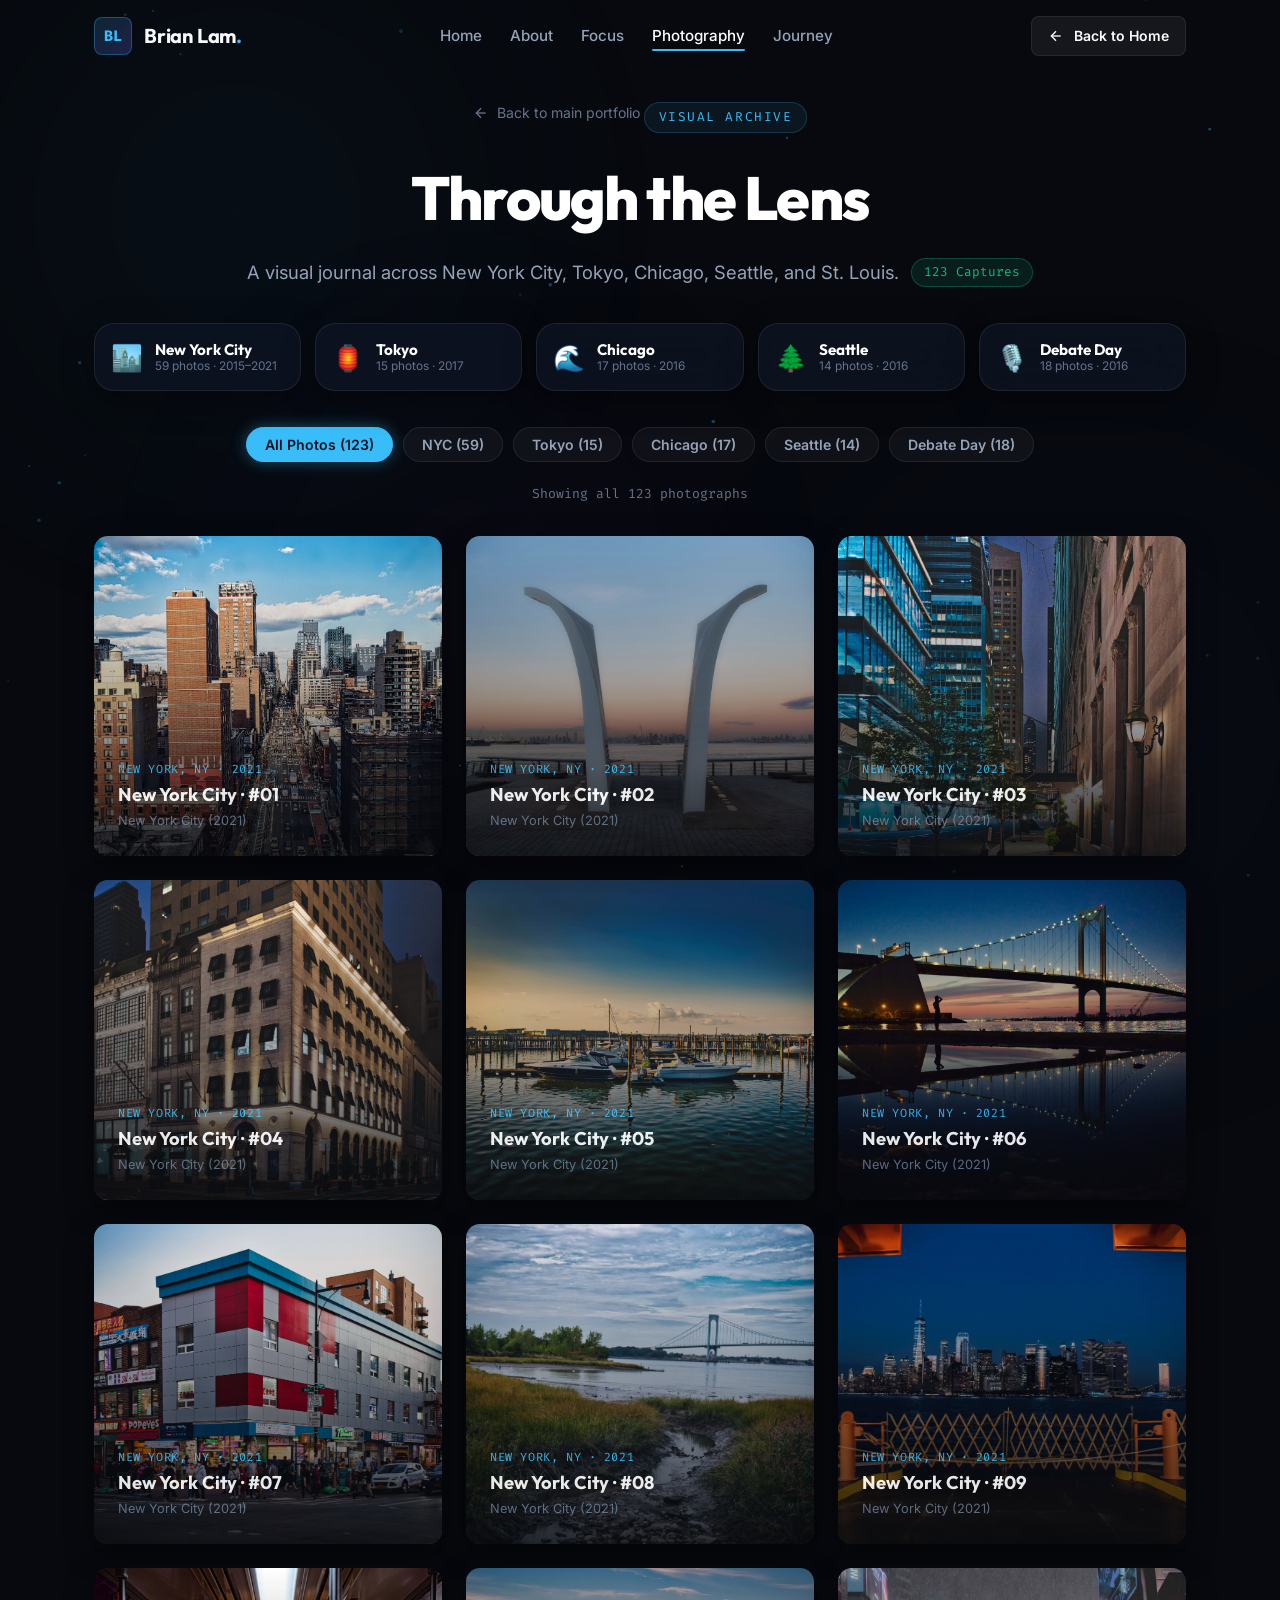
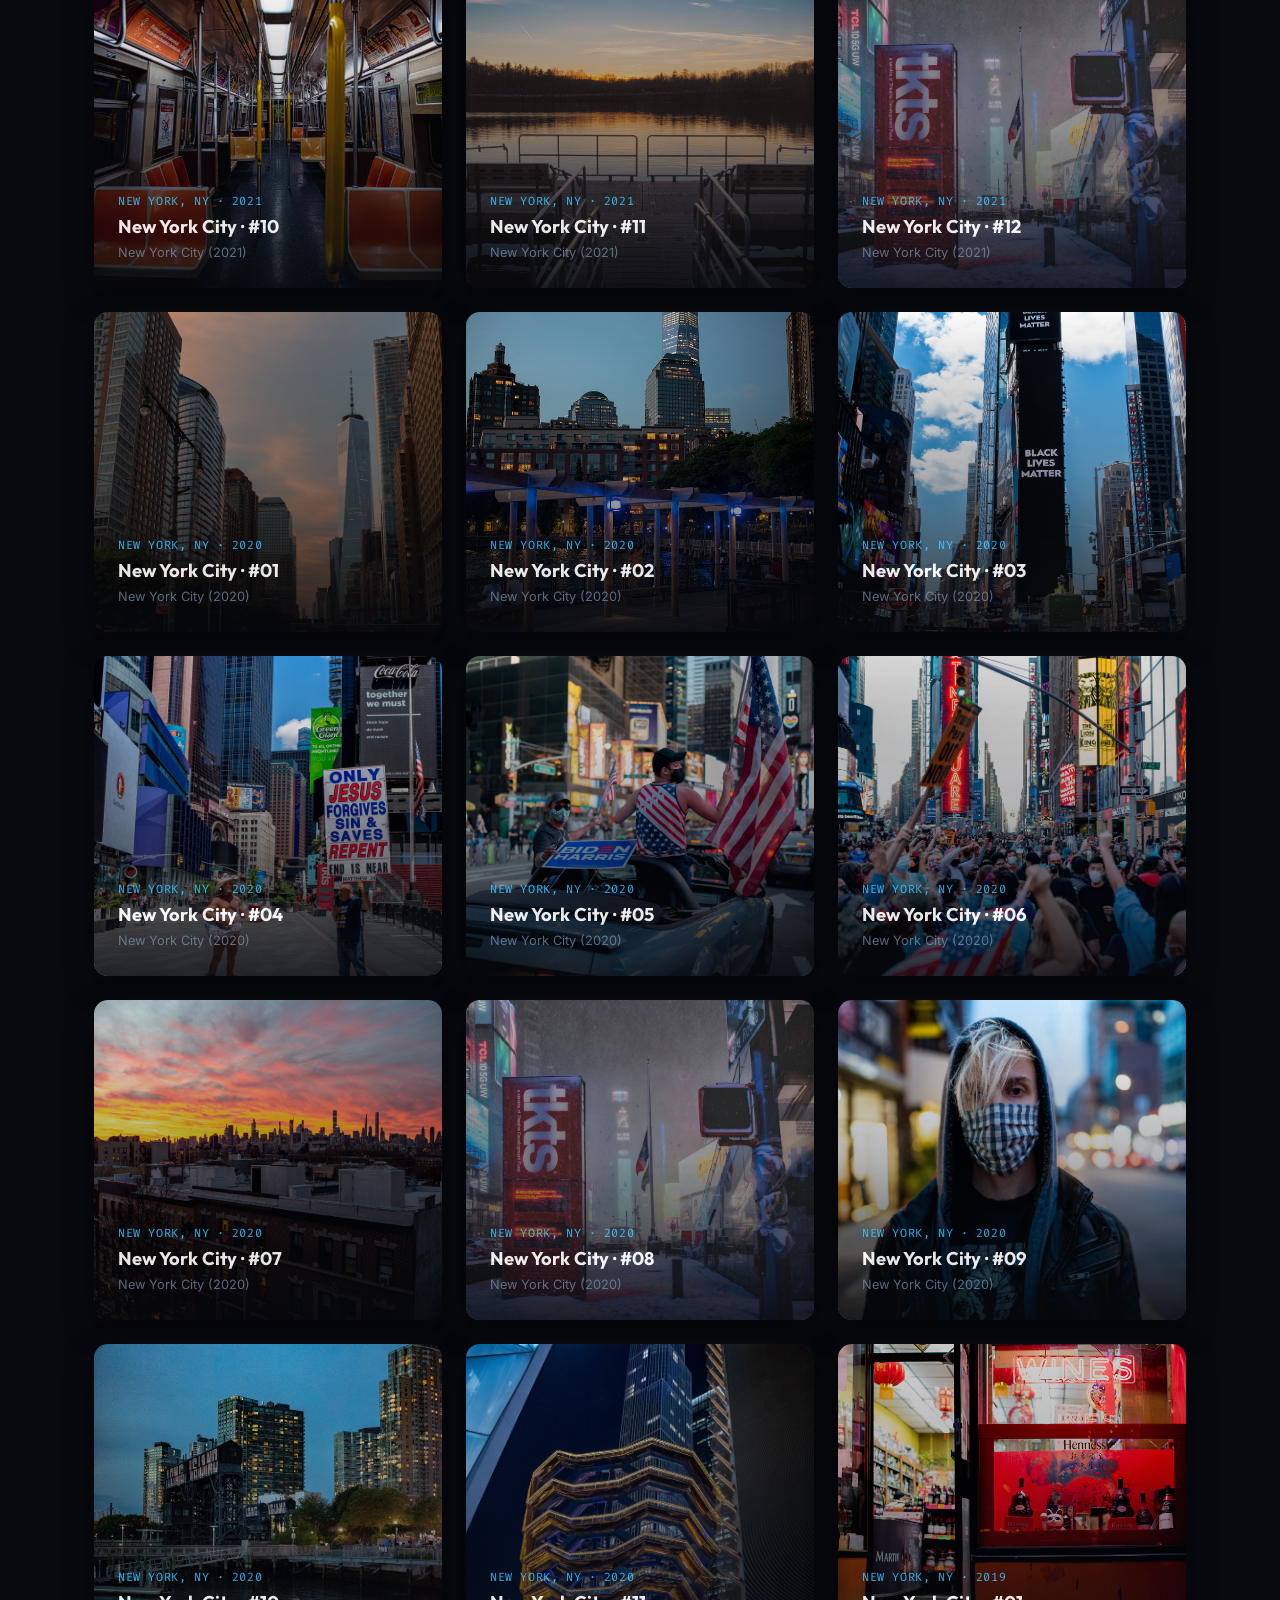
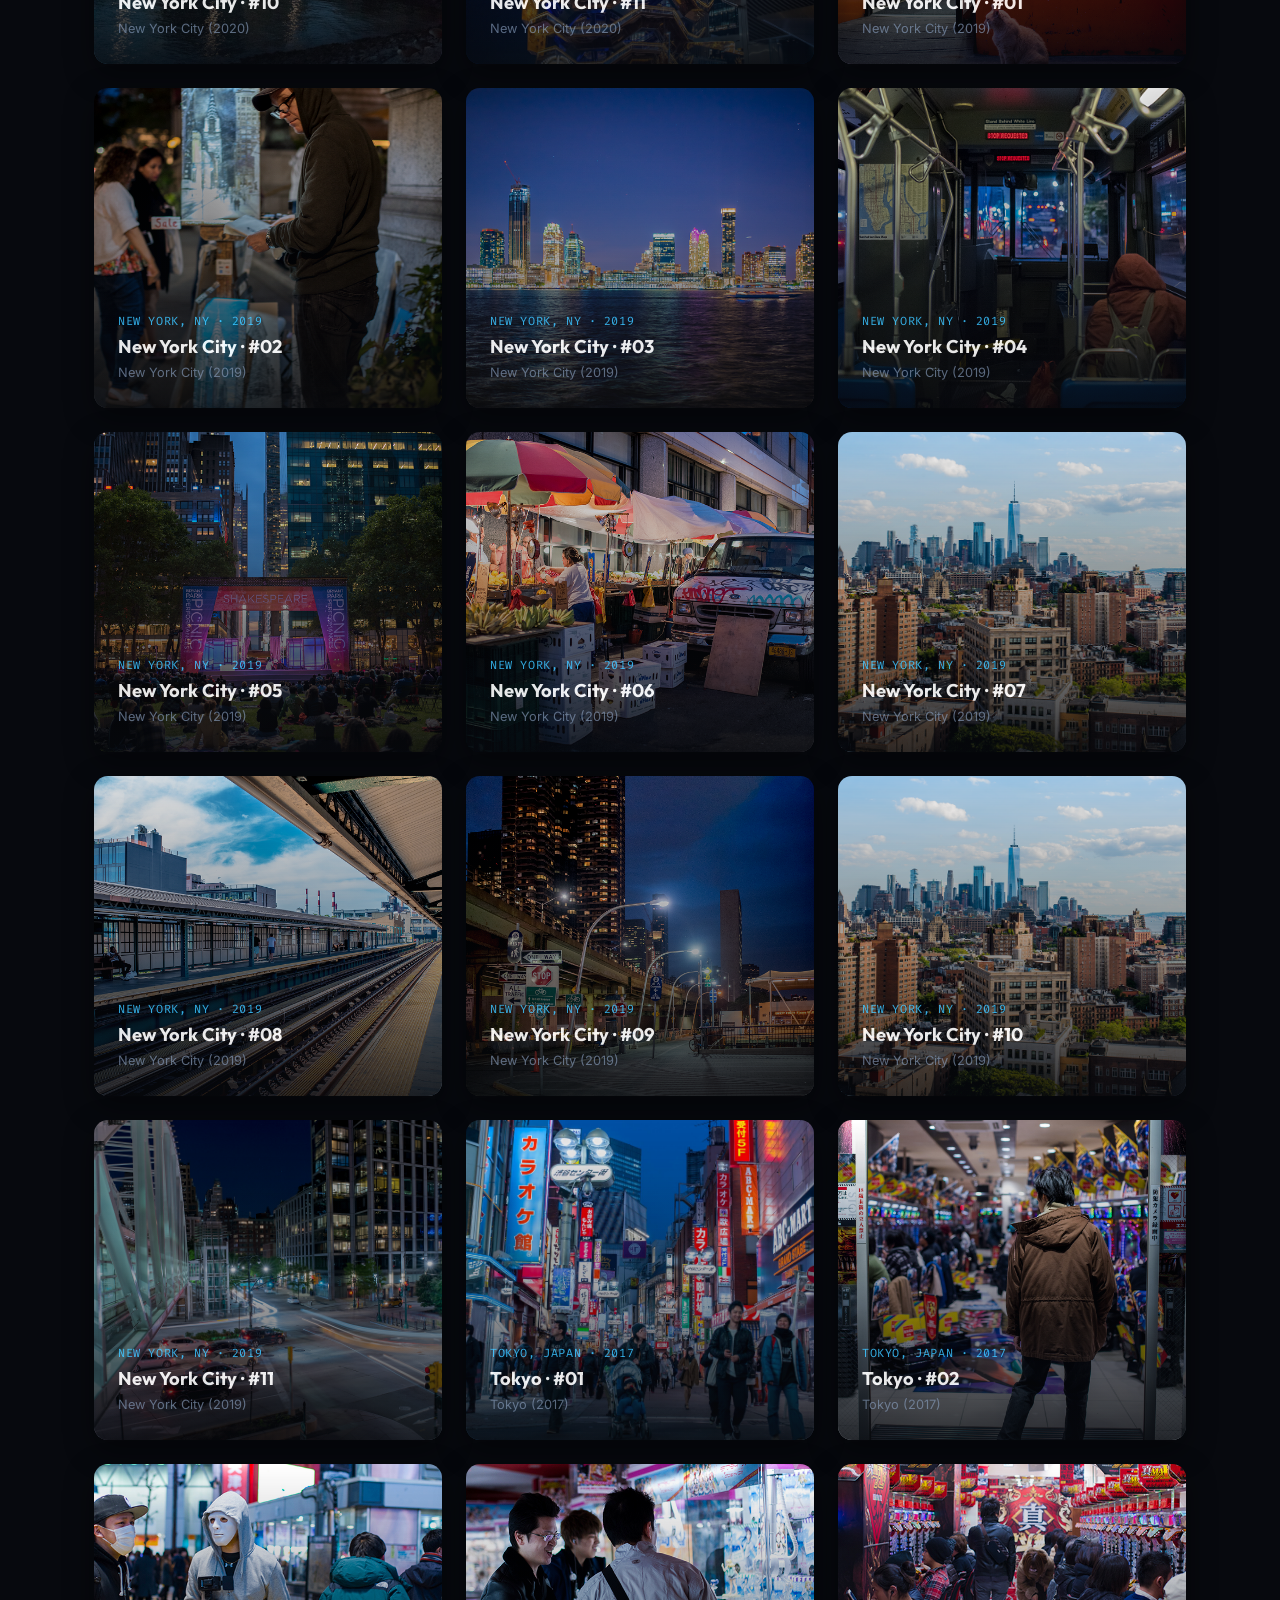
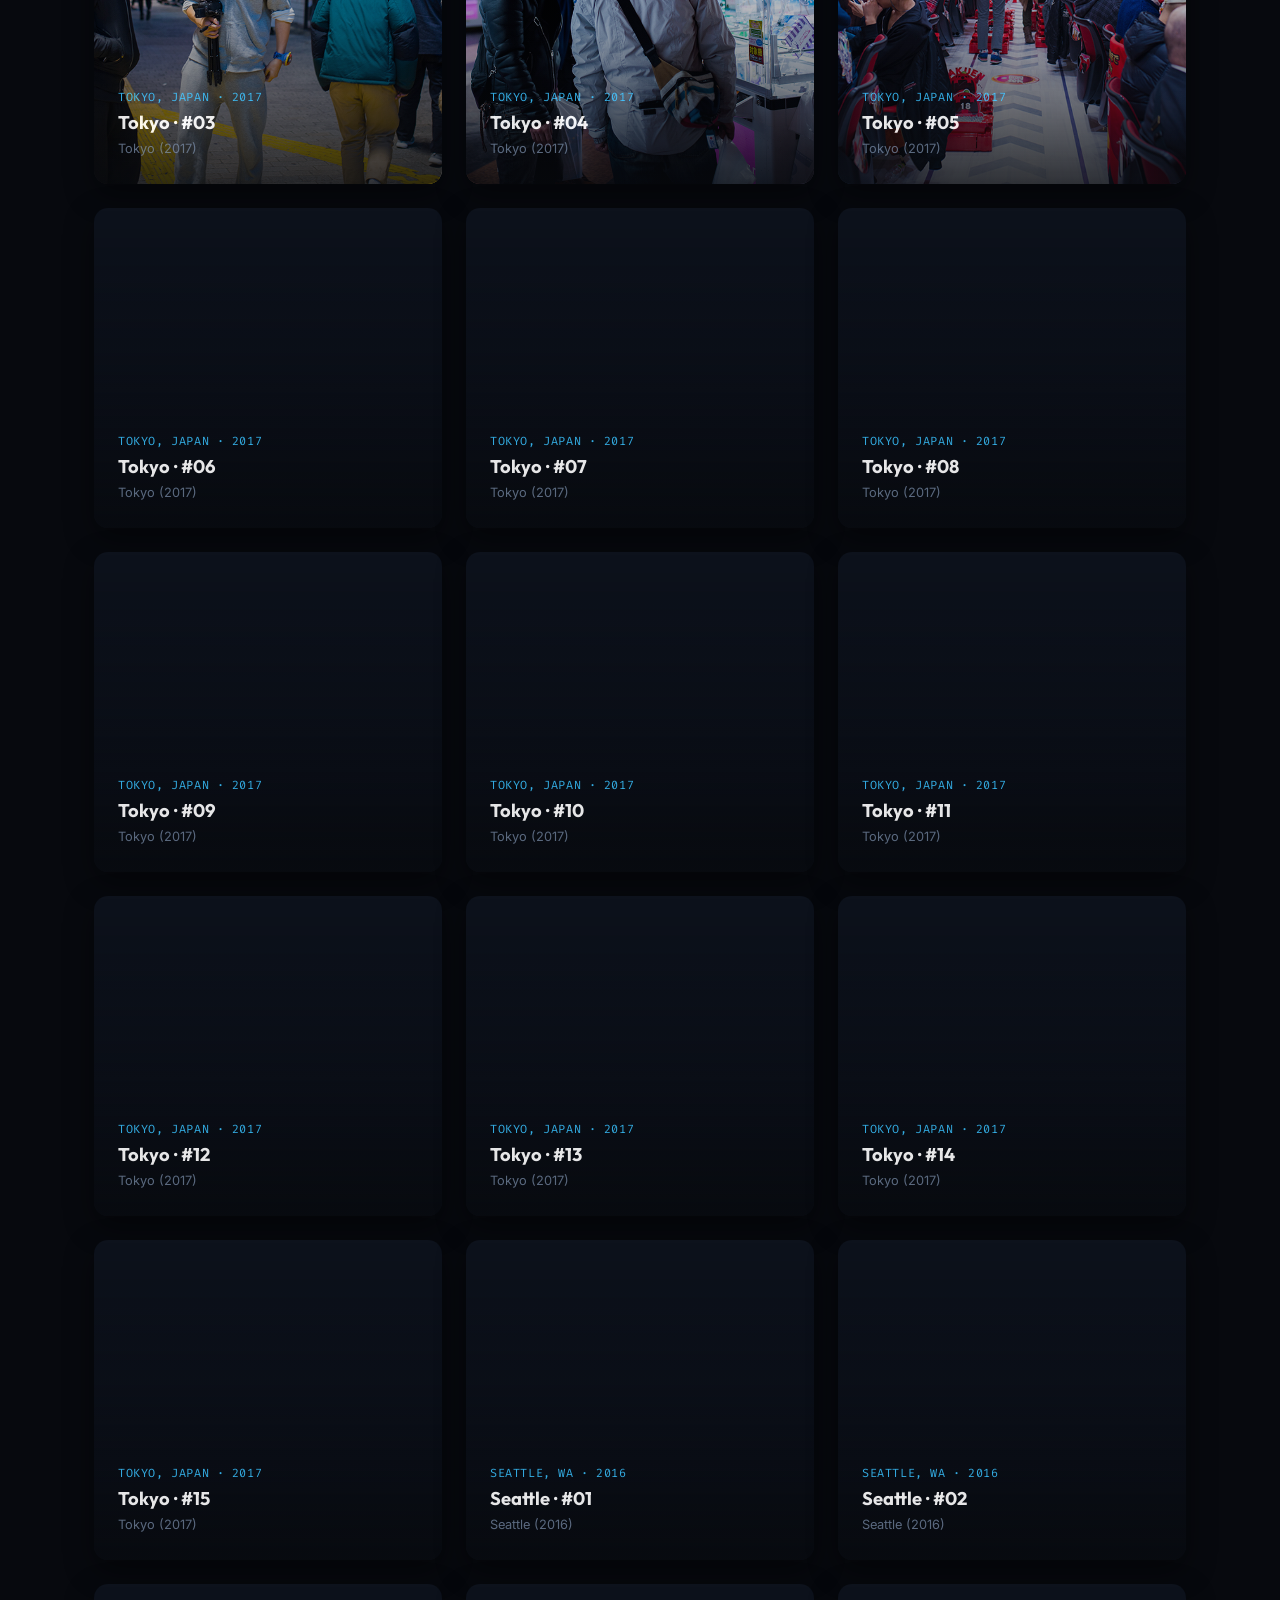
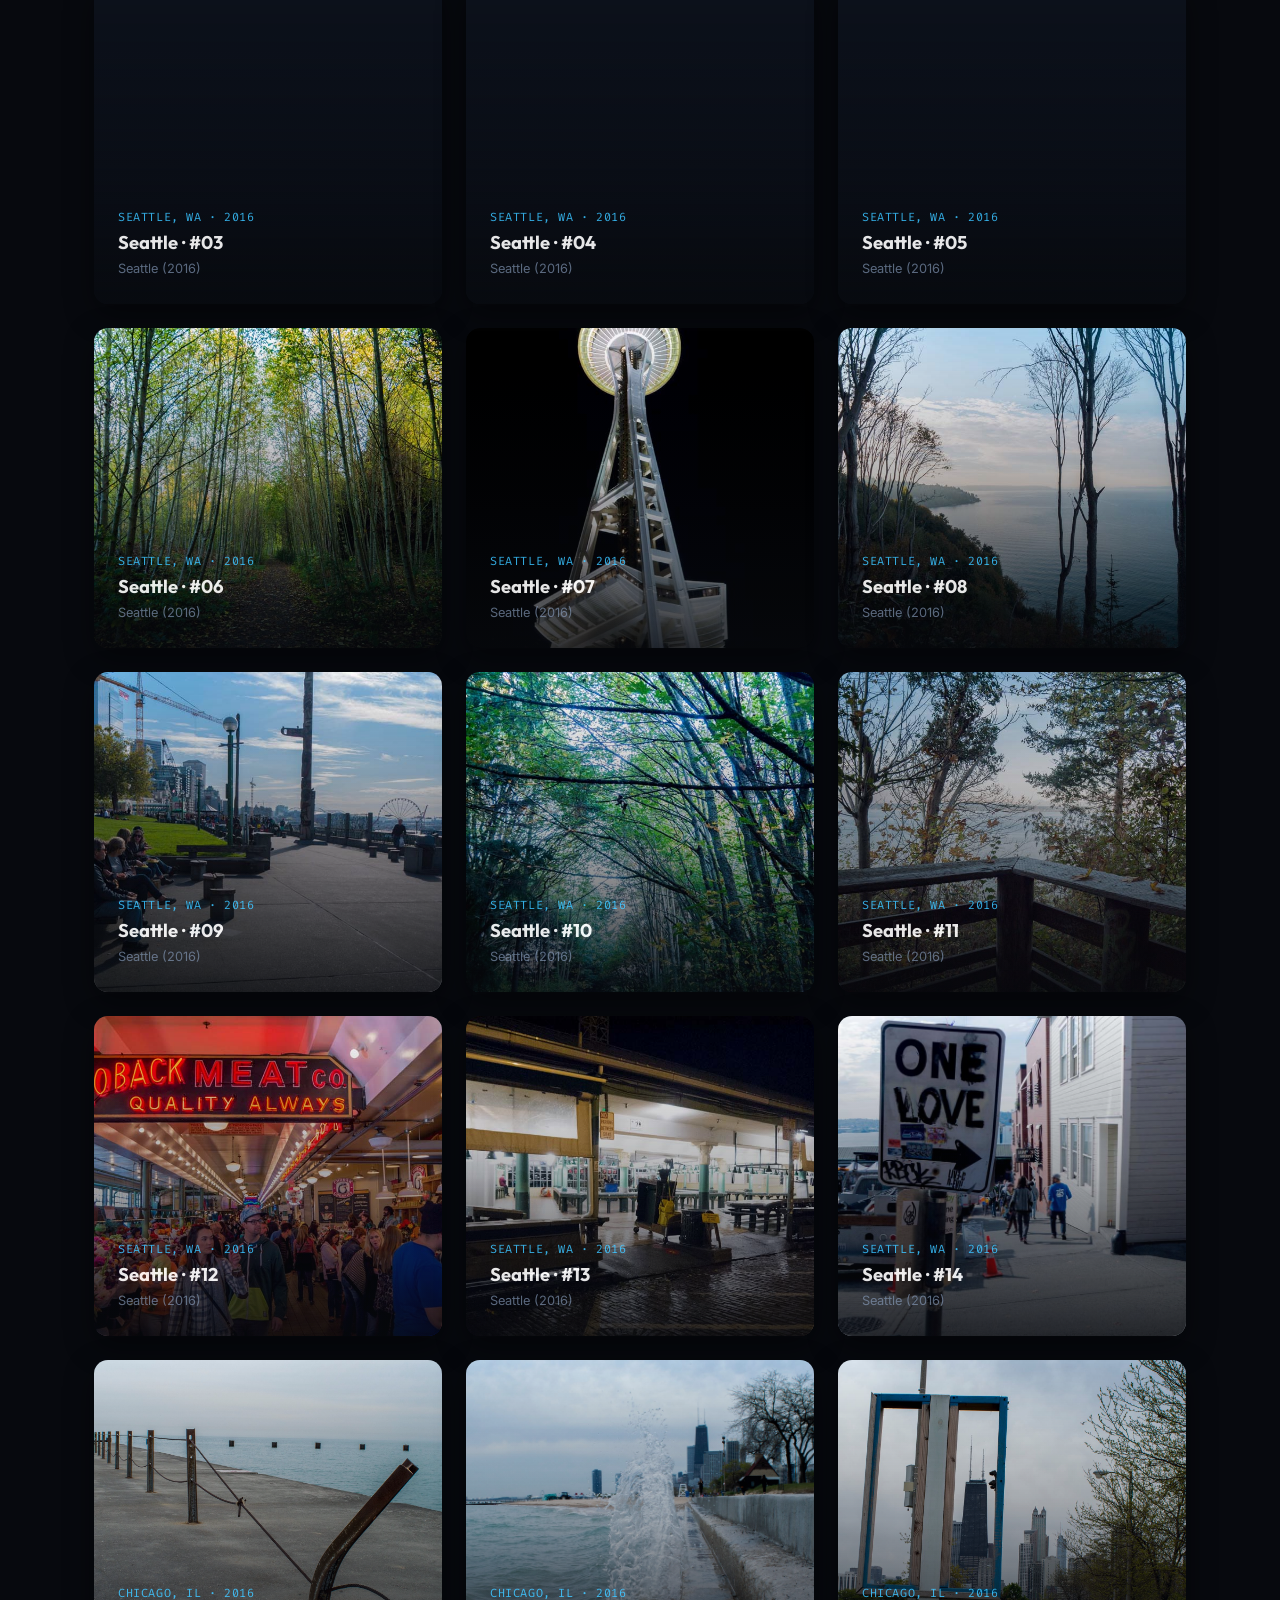
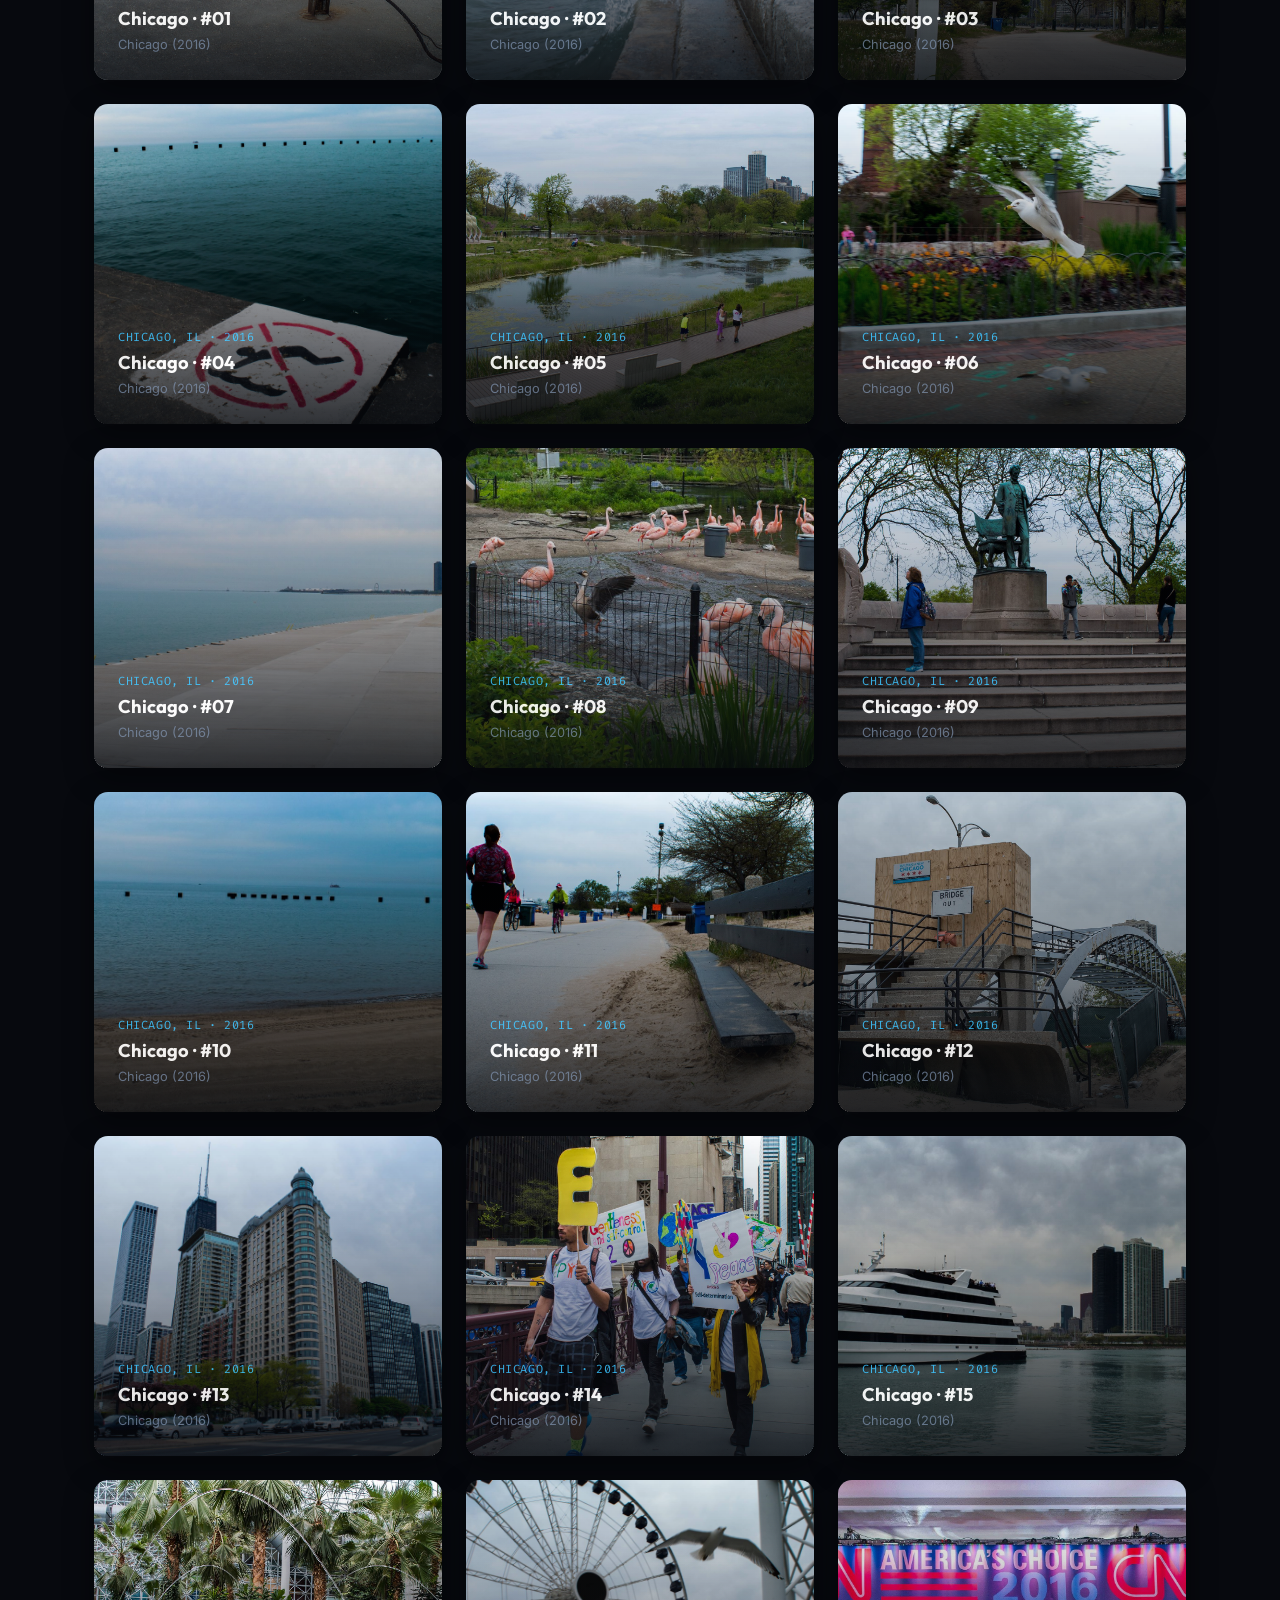
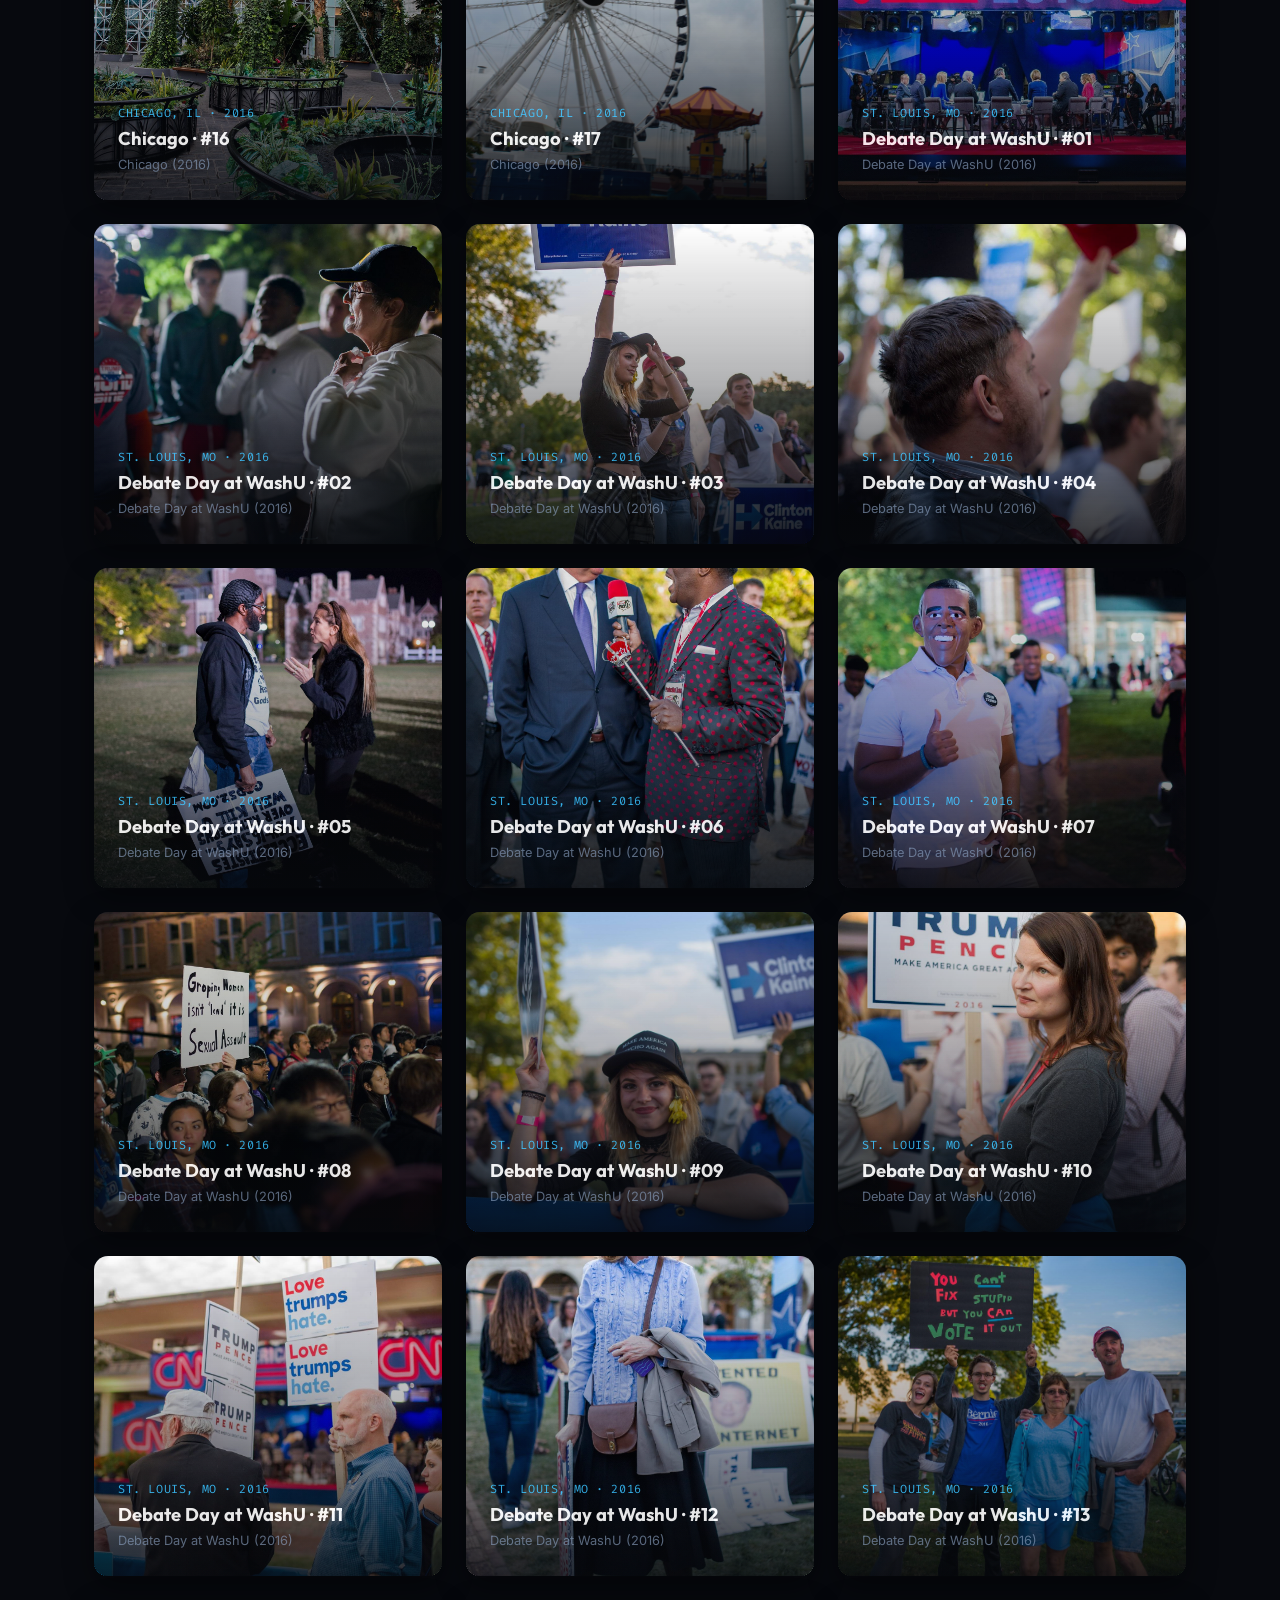
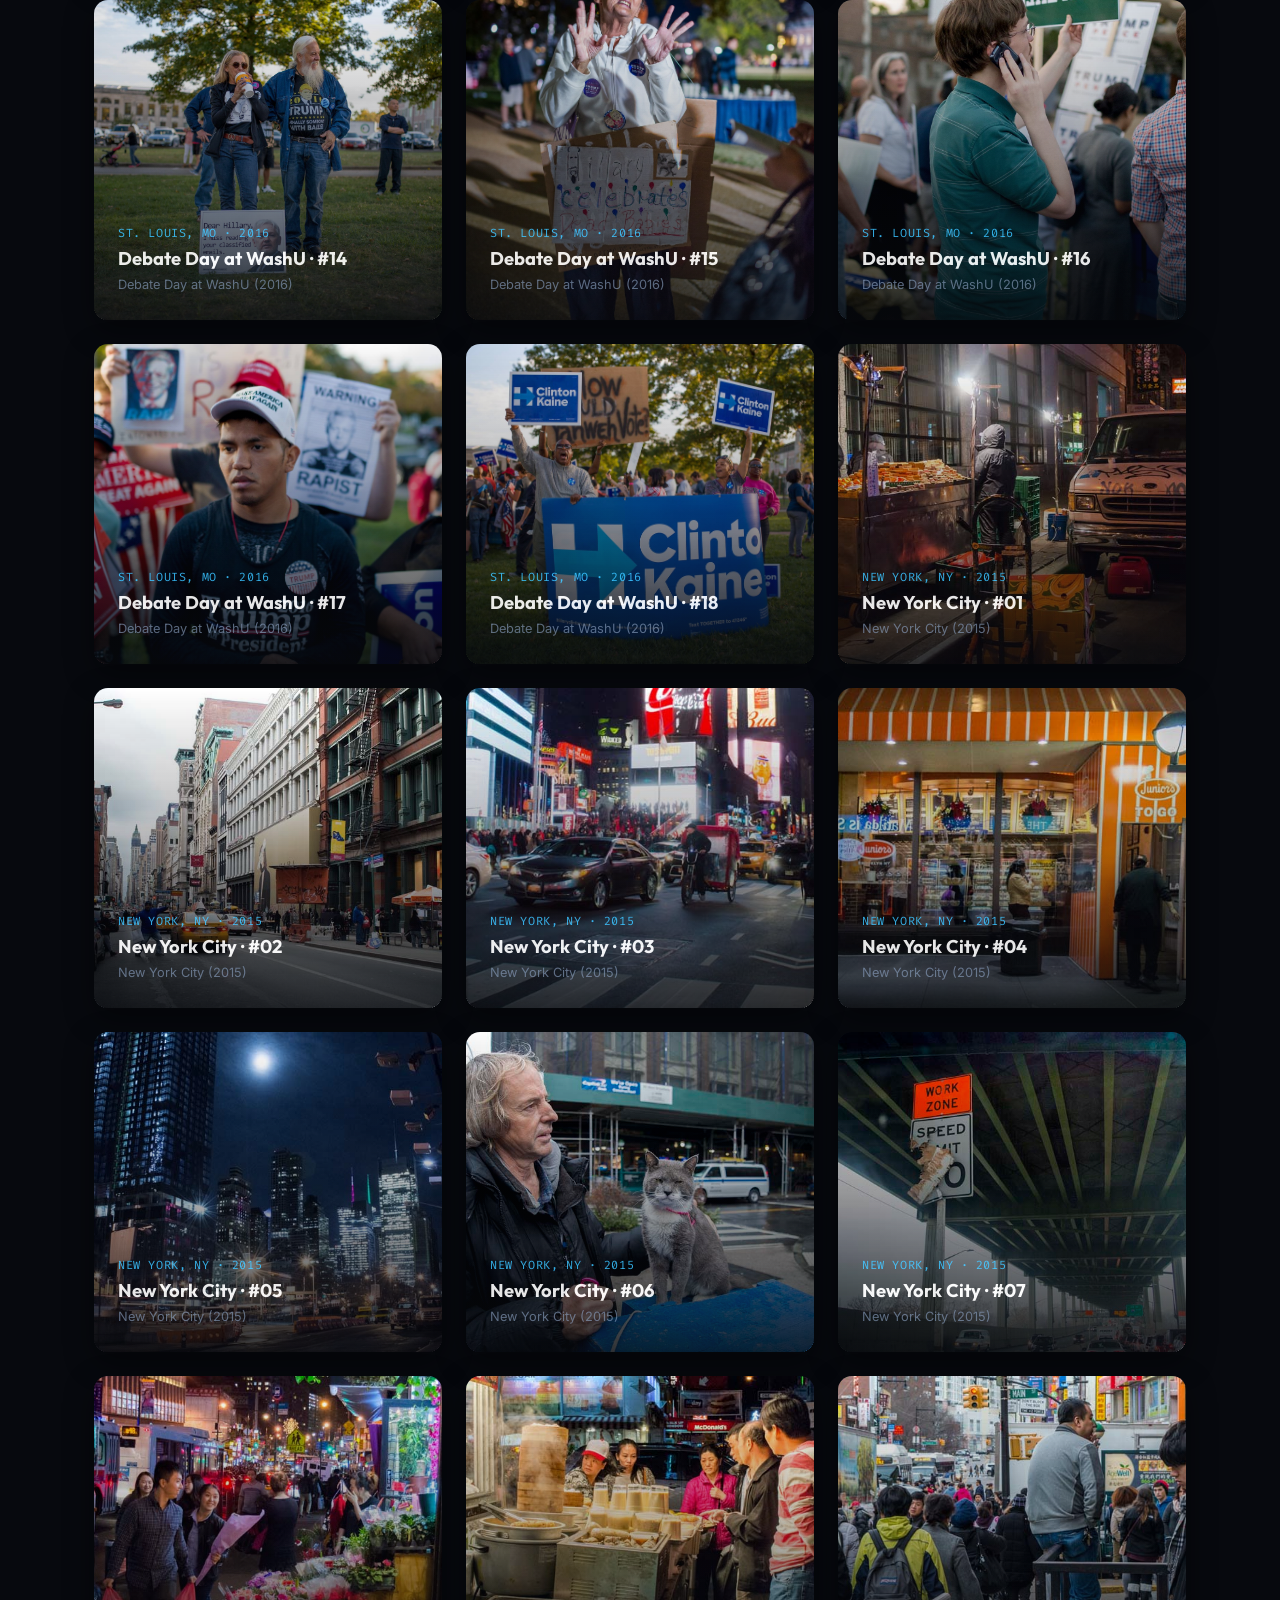
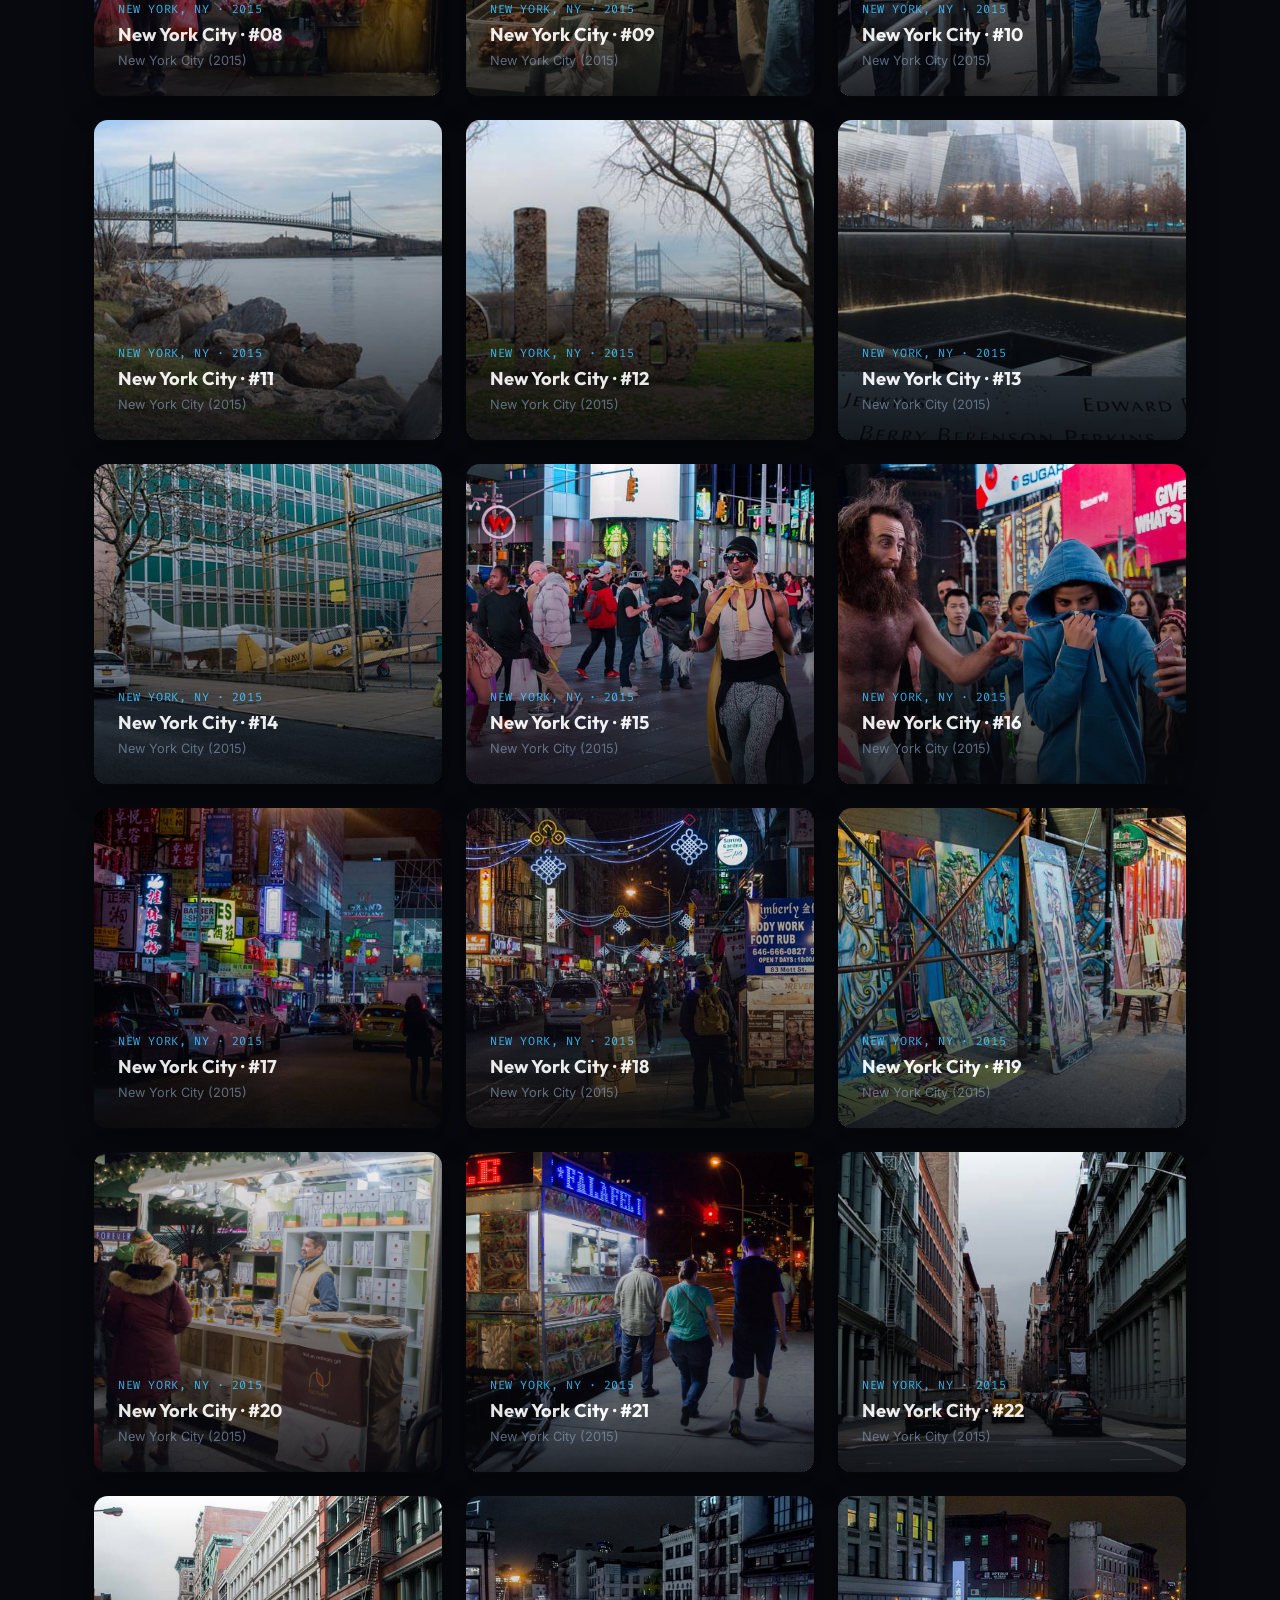
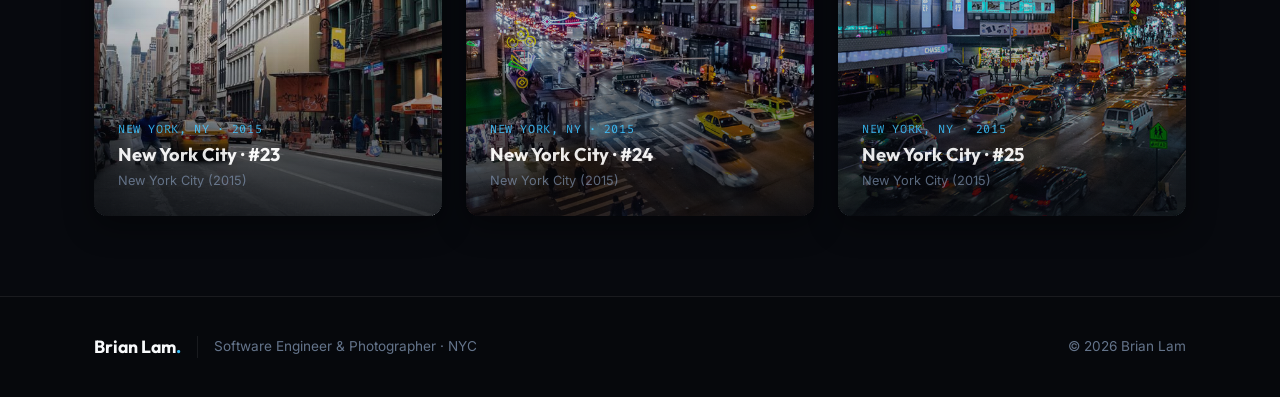
==== commit bc0cbe65: "Add education section, add favicon" ====
--- a/photography.html
+++ b/photography.html
@@ -17,6 +17,14 @@
   <meta property="og:description"
     content="123 captures across New York, Tokyo, Chicago, Seattle, and WashU (2015–2021).">
   <meta property="og:image" content="assets/photography/nyc2021/1.jpg">
+
+  <!-- Favicons -->
+  <link rel="icon" type="image/x-icon" href="assets/favicon/favicon.ico">
+  <link rel="icon" type="image/png" sizes="32x32" href="assets/favicon/favicon-32x32.png">
+  <link rel="icon" type="image/png" sizes="16x16" href="assets/favicon/favicon-16x16.png">
+  <link rel="apple-touch-icon" sizes="180x180" href="assets/favicon/apple-touch-icon.png">
+  <link rel="icon" type="image/png" sizes="192x192" href="assets/favicon/android-chrome-192x192.png">
+  <link rel="icon" type="image/png" sizes="512x512" href="assets/favicon/android-chrome-512x512.png">
 
   <!-- Google Fonts -->
   <link rel="preconnect" href="https://fonts.googleapis.com">
--- a/style.css
+++ b/style.css
@@ -1187,6 +1187,64 @@
 }
 
 /* ==========================================================================
+   Education Section
+   ========================================================================== */
+.education-grid {
+  display: grid;
+  grid-template-columns: repeat(2, 1fr);
+  gap: 24px;
+}
+
+.education-card {
+  padding: 32px 28px;
+  display: flex;
+  flex-direction: column;
+}
+
+.edu-icon-wrap {
+  width: 48px;
+  height: 48px;
+  border-radius: var(--radius-md);
+  display: flex;
+  align-items: center;
+  justify-content: center;
+  margin-bottom: 18px;
+}
+
+.washu-theme {
+  background: rgba(220, 38, 38, 0.12);
+  border: 1px solid rgba(220, 38, 38, 0.35);
+  color: #f87171;
+}
+
+.stuy-theme {
+  background: rgba(59, 130, 246, 0.12);
+  border: 1px solid rgba(59, 130, 246, 0.35);
+  color: #60a5fa;
+}
+
+.edu-year {
+  font-family: var(--font-mono);
+  font-size: 0.82rem;
+  color: var(--accent-cyan);
+  margin-bottom: 6px;
+}
+
+.edu-name {
+  font-family: var(--font-display);
+  font-size: 1.25rem;
+  font-weight: 700;
+  color: var(--text-heading);
+  margin-bottom: 12px;
+}
+
+.edu-desc {
+  font-size: 0.95rem;
+  color: var(--text-secondary);
+  line-height: 1.6;
+}
+
+/* ==========================================================================
    Contact Section & Footer
    ========================================================================== */
 .contact-section {
@@ -1387,7 +1445,7 @@
     font-size: 2rem;
   }
 
-  .focus-grid, .photo-gallery-grid, .journey-cards-grid {
+  .focus-grid, .photo-gallery-grid, .journey-cards-grid, .education-grid {
     grid-template-columns: 1fr;
   }
 
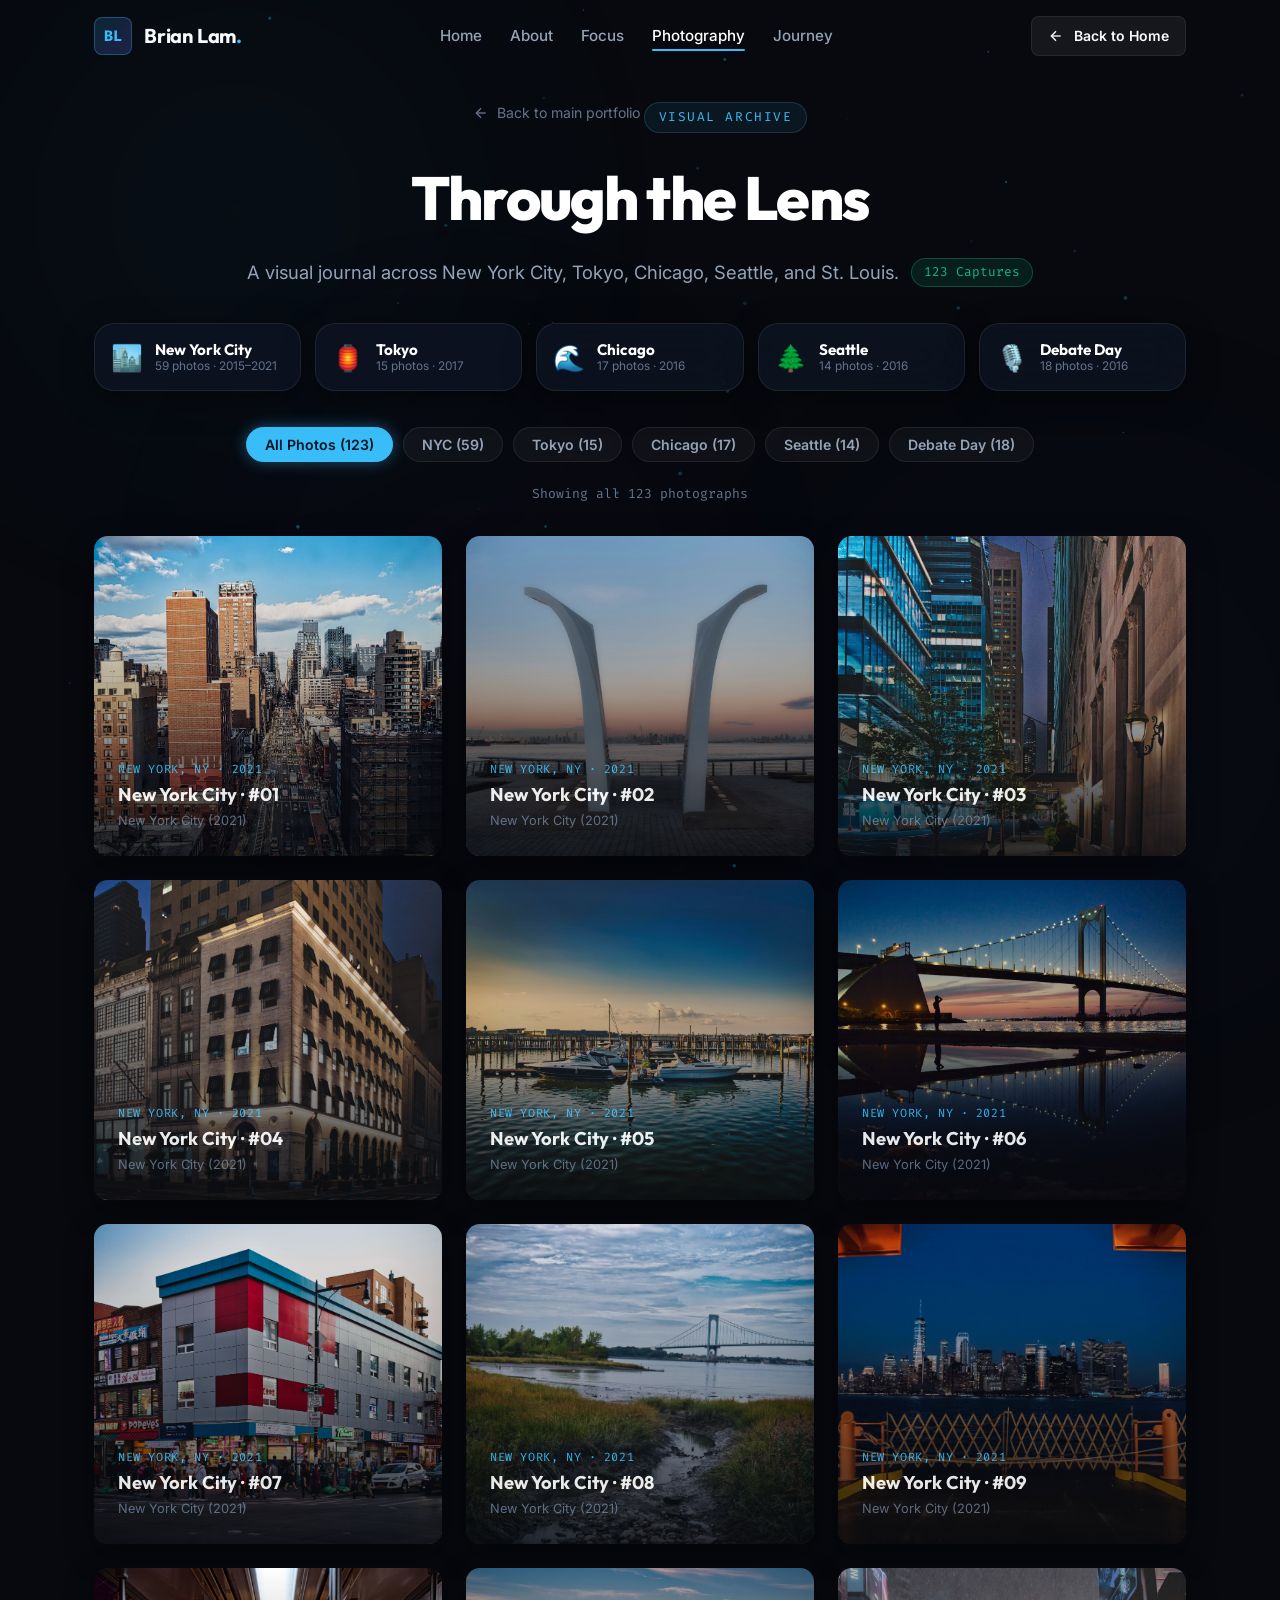
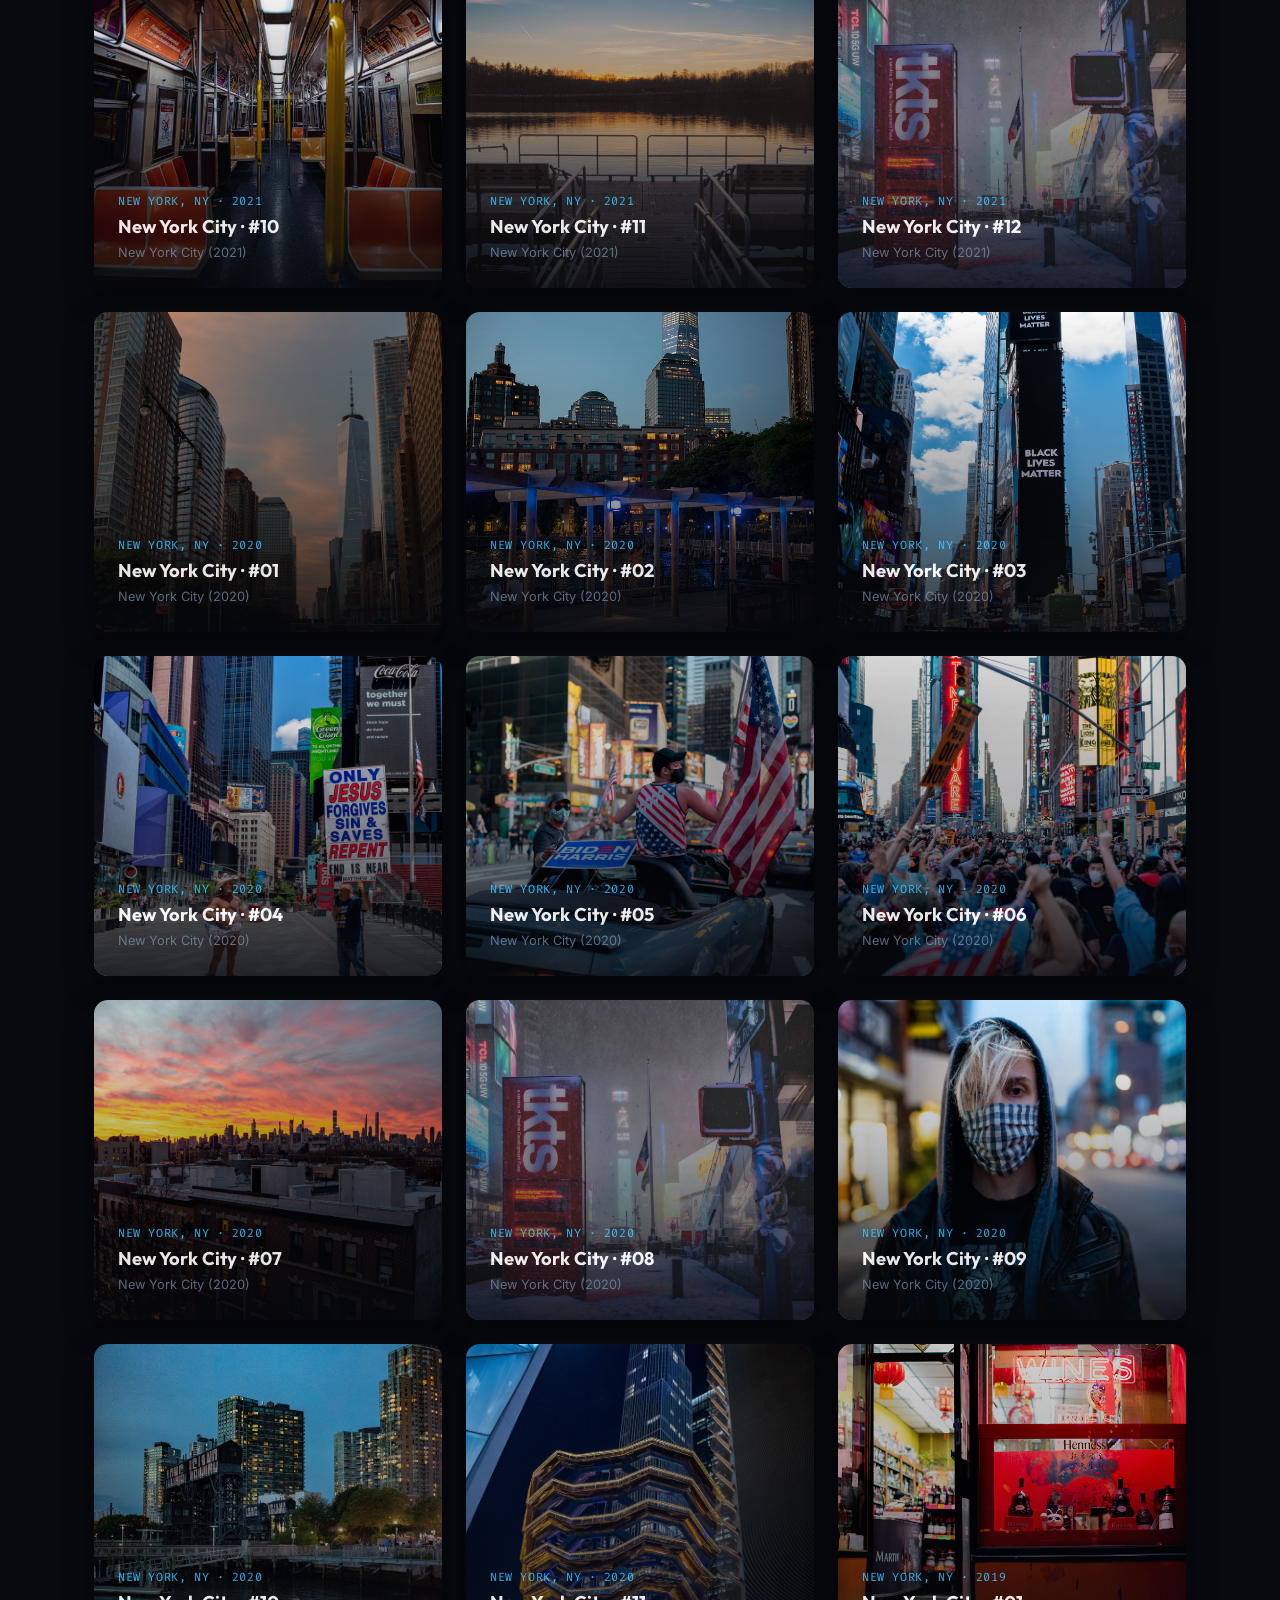
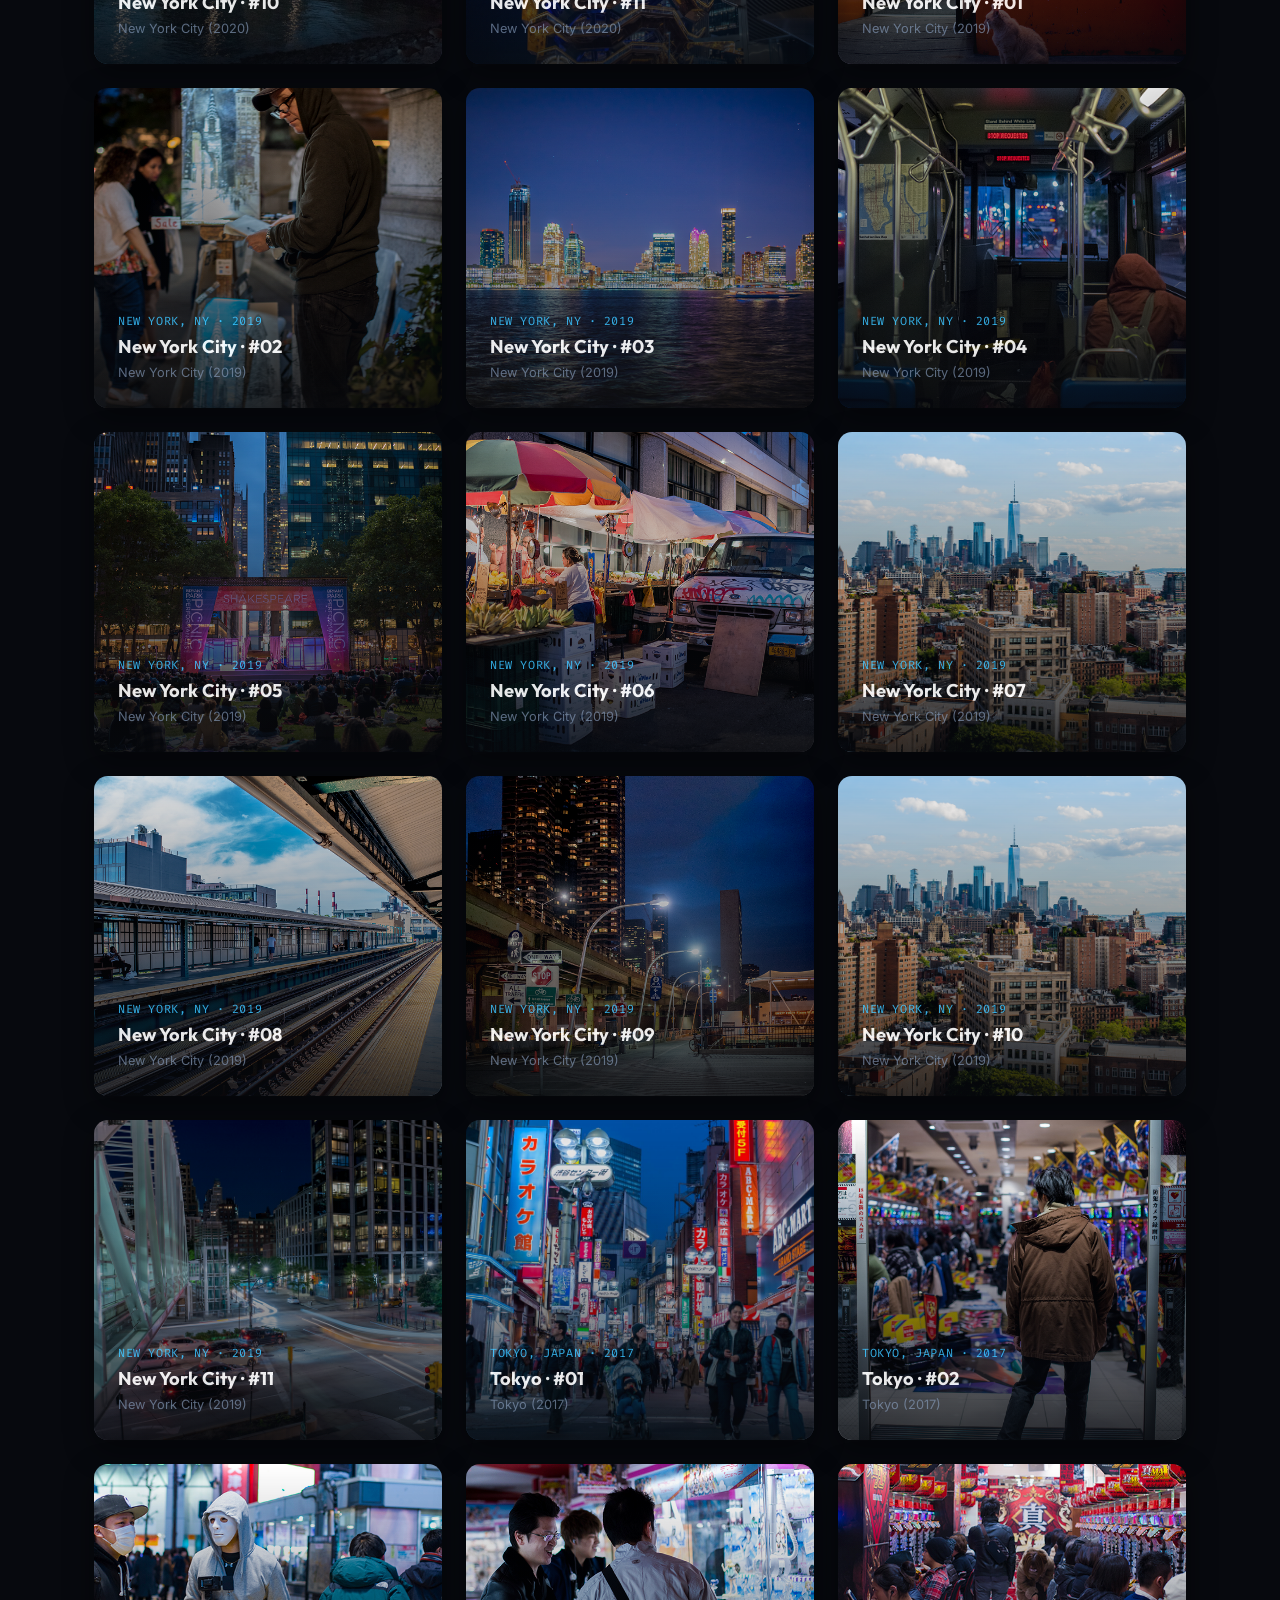
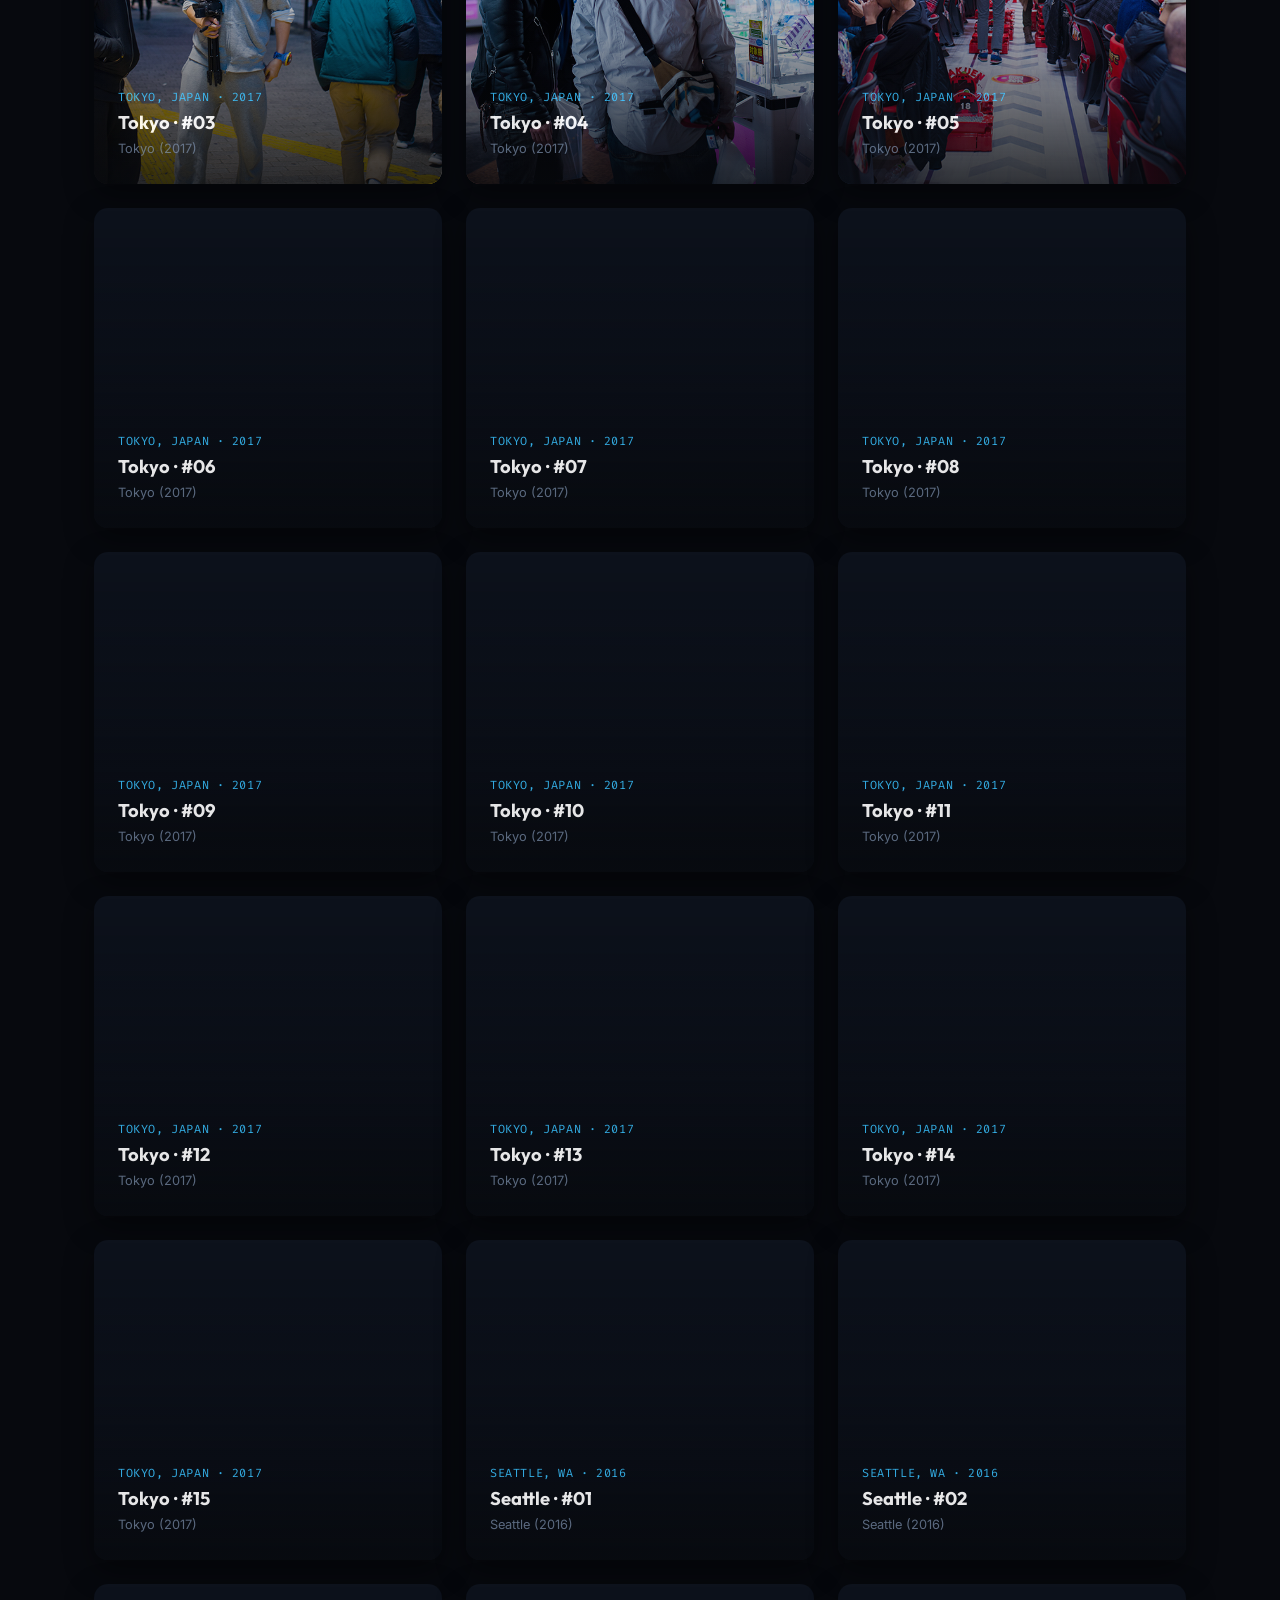
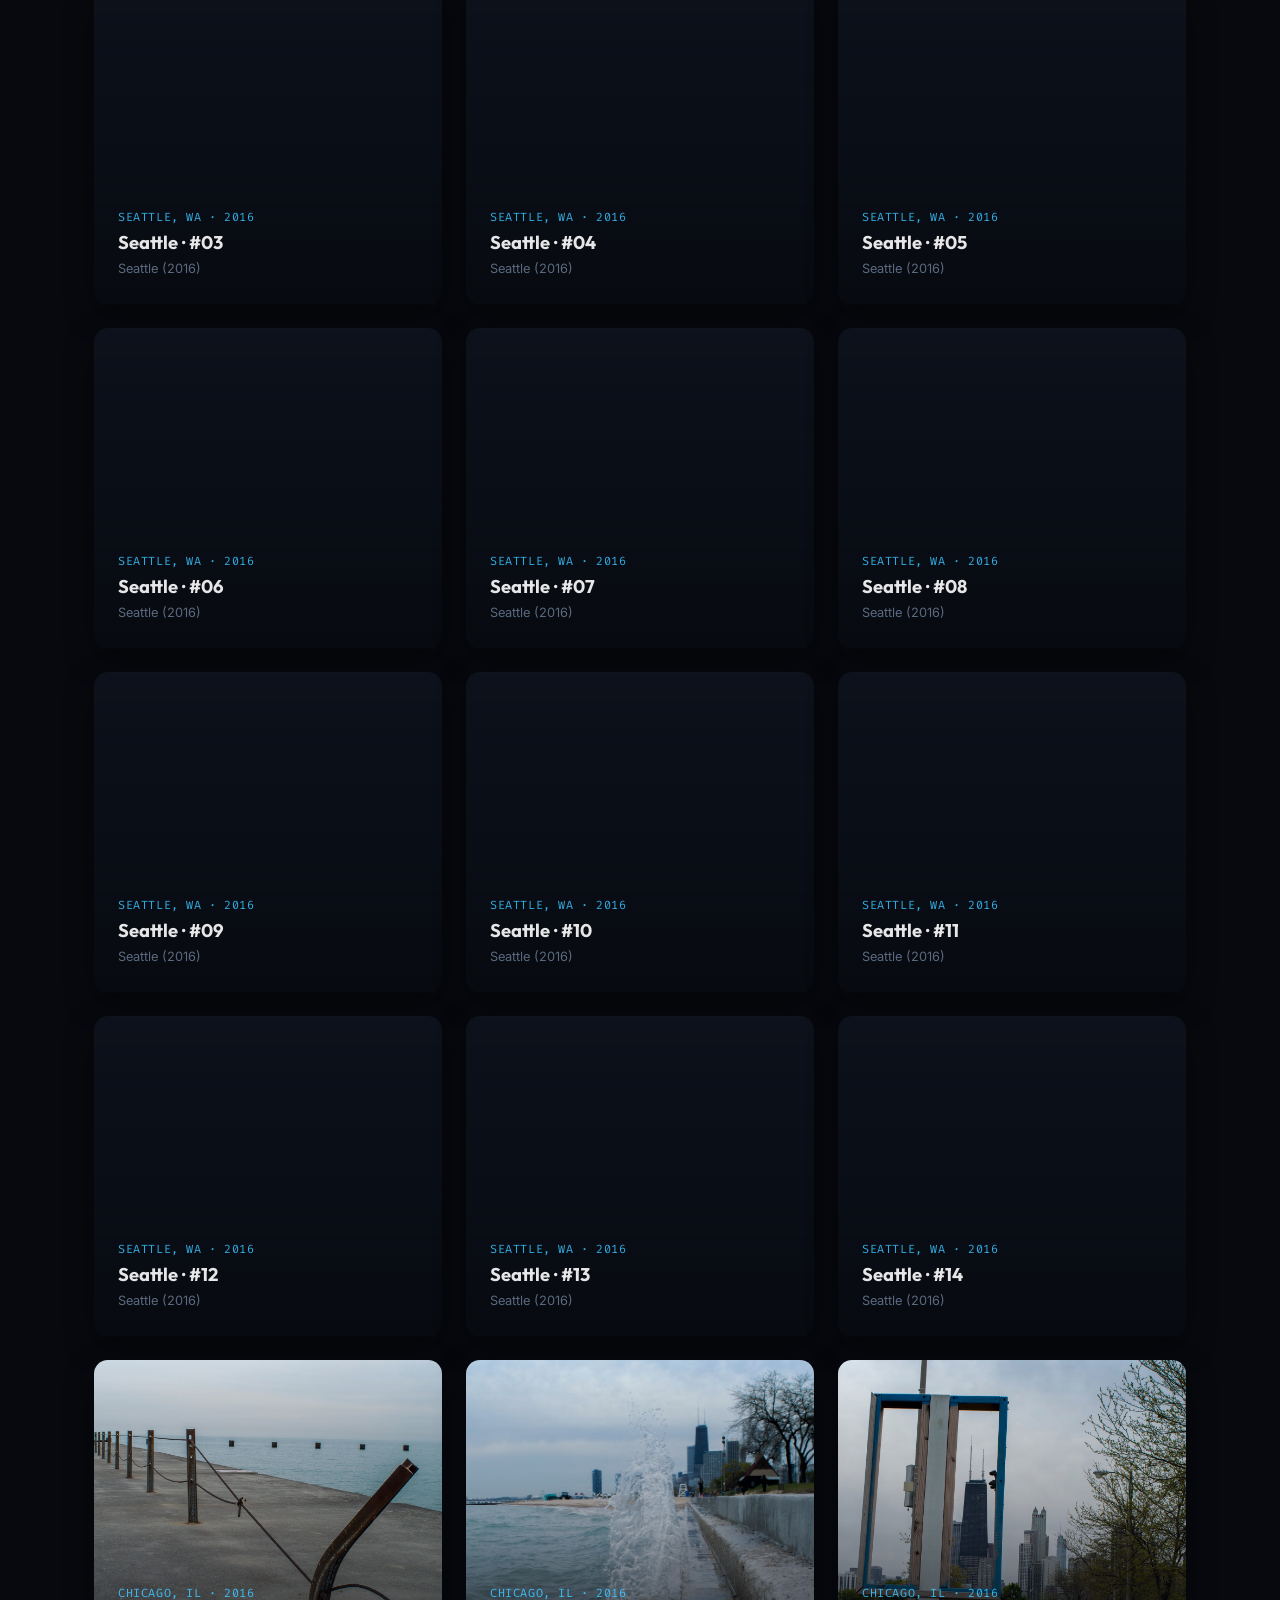
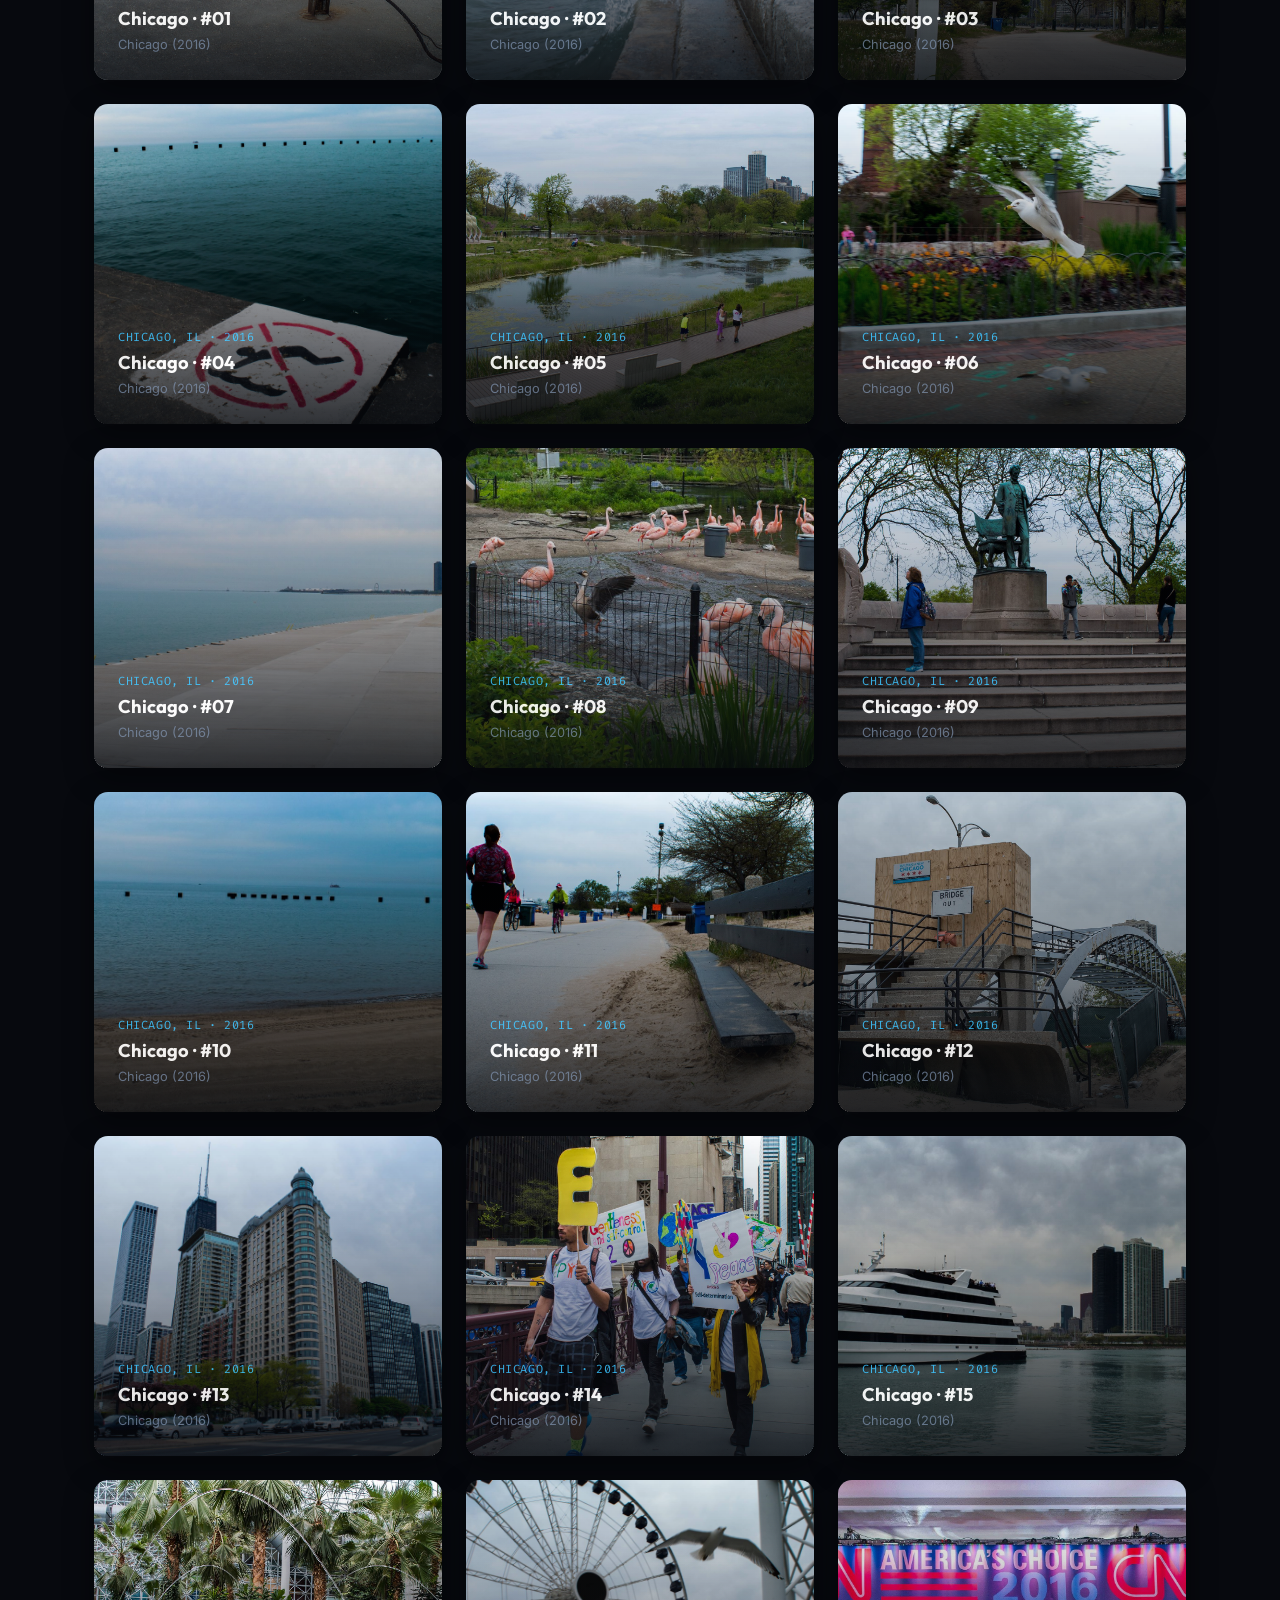
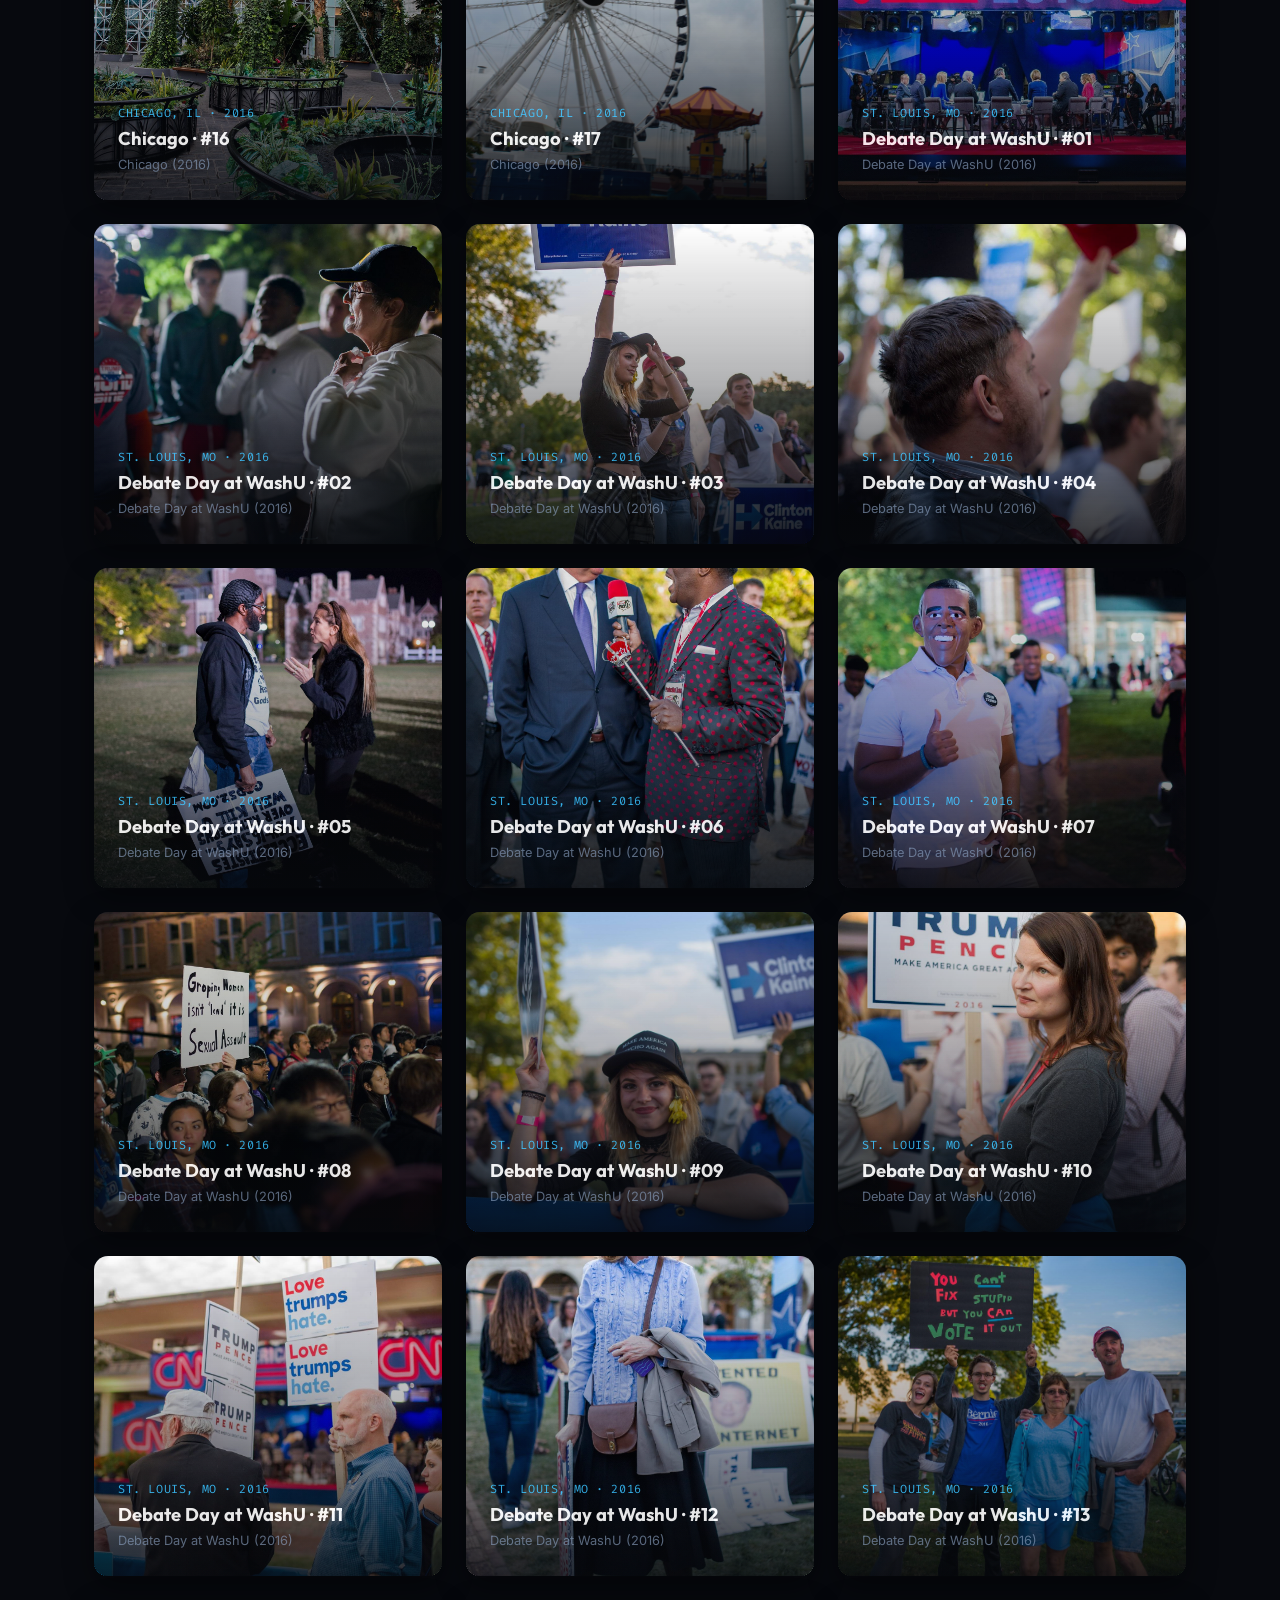
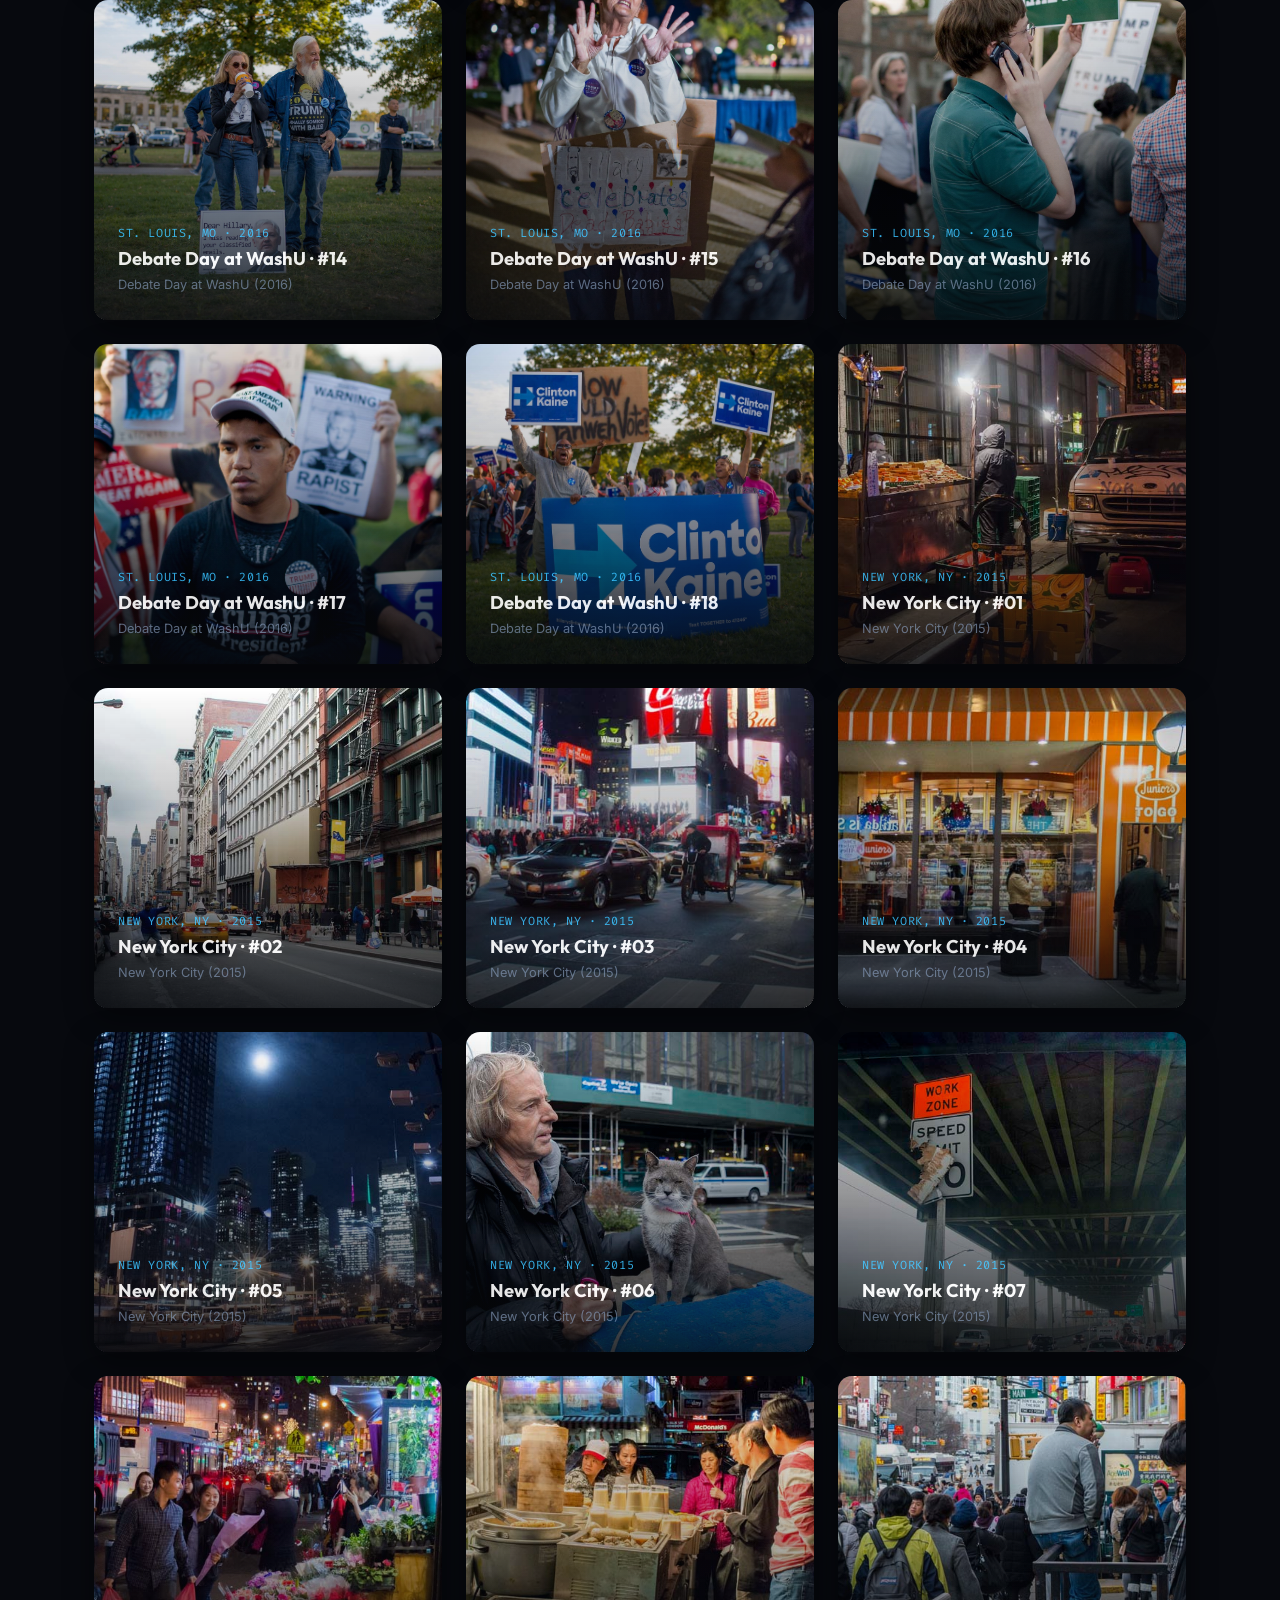
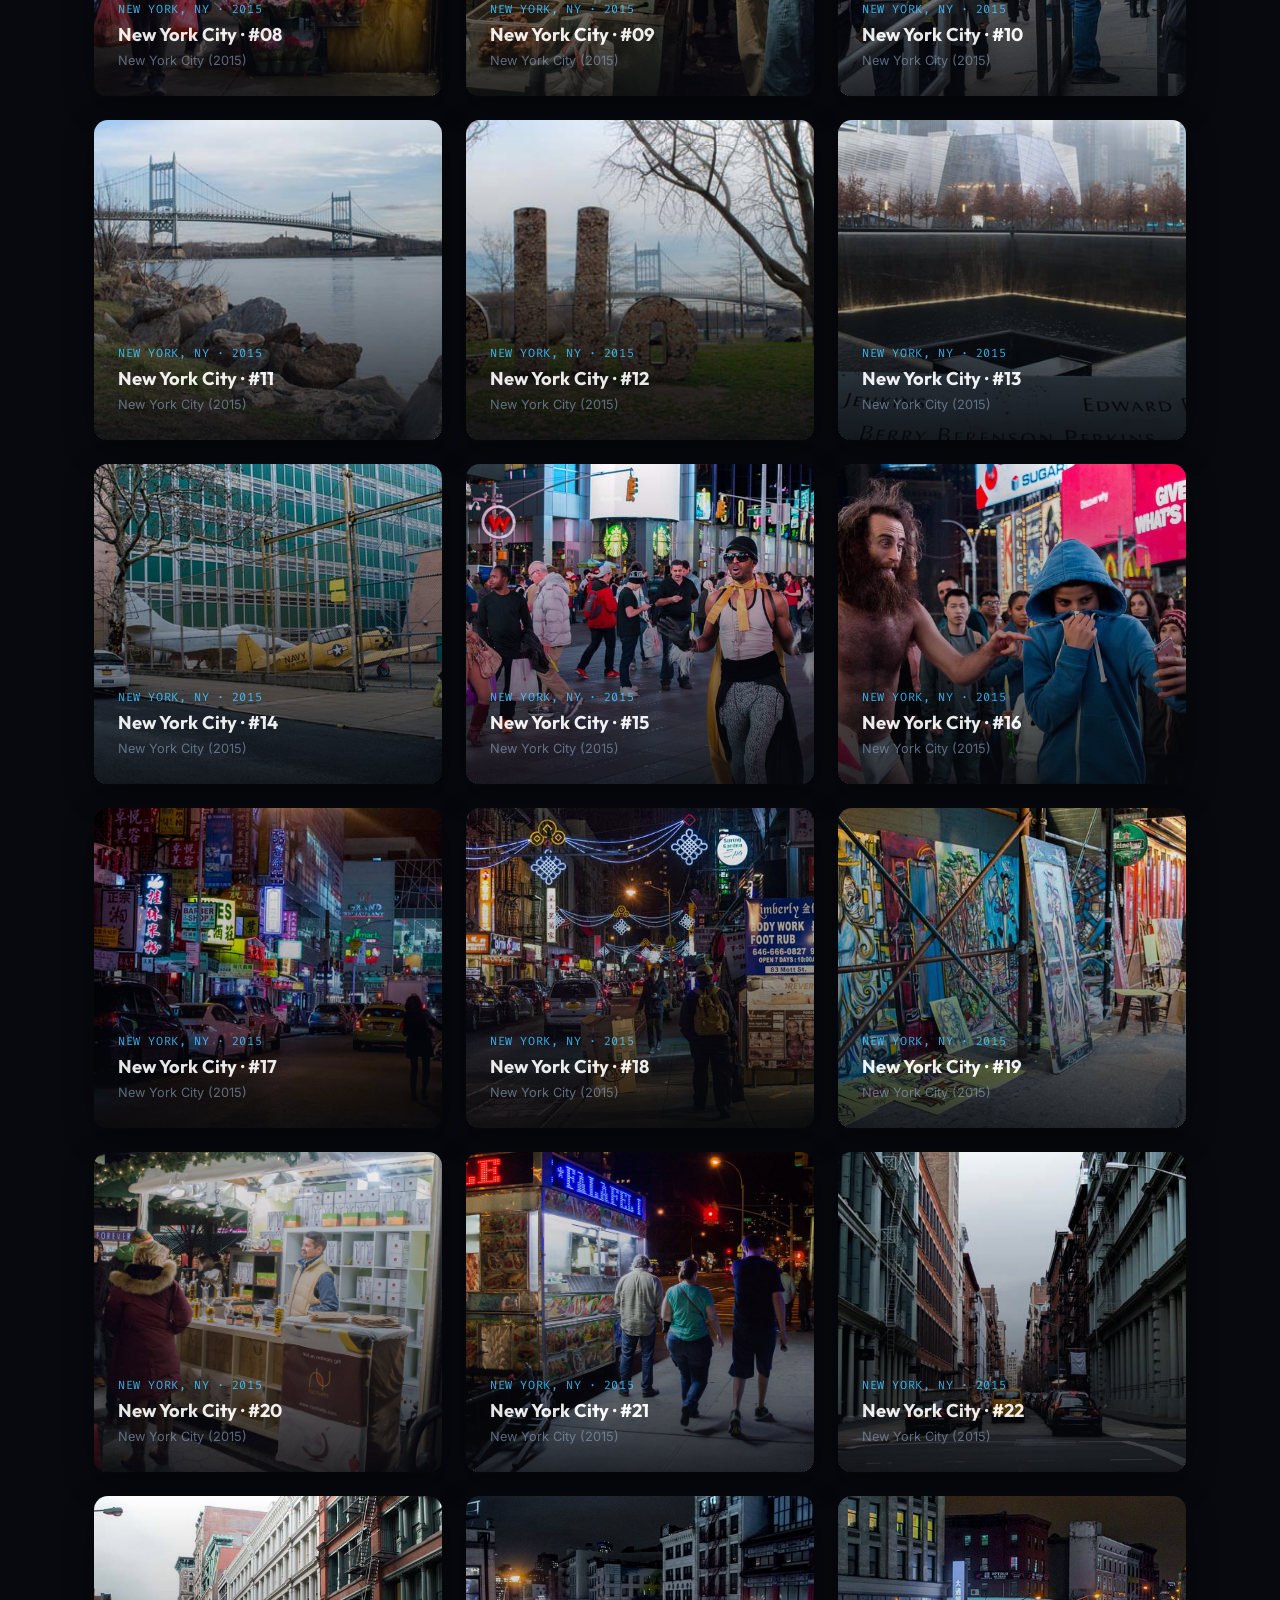
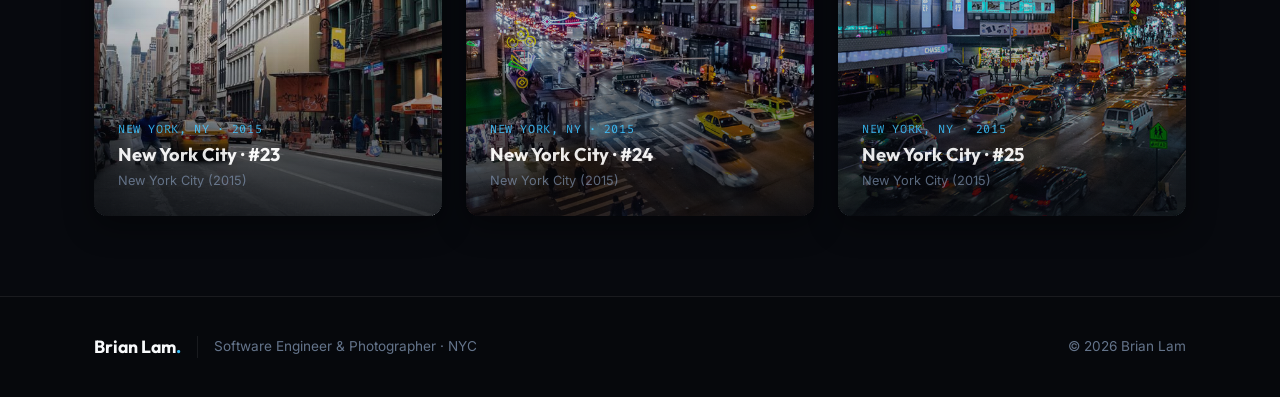
==== commit d4985ab8: "Add Google Tags for analytics" ====
--- a/photography.html
+++ b/photography.html
@@ -35,9 +35,22 @@
 
   <!-- Stylesheet -->
   <link rel="stylesheet" href="style.css">
+
+  <!-- Google Tag Manager -->
+  <script>(function(w,d,s,l,i){w[l]=w[l]||[];w[l].push({'gtm.start':
+  new Date().getTime(),event:'gtm.js'});var f=d.getElementsByTagName(s)[0],
+  j=d.createElement(s),dl=l!='dataLayer'?'&l='+l:'';j.async=true;j.src=
+  'https://www.googletagmanager.com/gtm.js?id='+i+dl;f.parentNode.insertBefore(j,f);
+  })(window,document,'script','dataLayer','GTM-PMGVBQXJ');</script>
+  <!-- End Google Tag Manager -->
 </head>
 
 <body class="photography-page">
+  <!-- Google Tag Manager (noscript) -->
+  <noscript><iframe src="https://www.googletagmanager.com/ns.html?id=GTM-PMGVBQXJ"
+  height="0" width="0" style="display:none;visibility:hidden"></iframe></noscript>
+  <!-- End Google Tag Manager (noscript) -->
+
   <!-- Ambient background glow elements -->
   <div class="glow-sphere sphere-1"></div>
   <div class="glow-sphere sphere-2"></div>
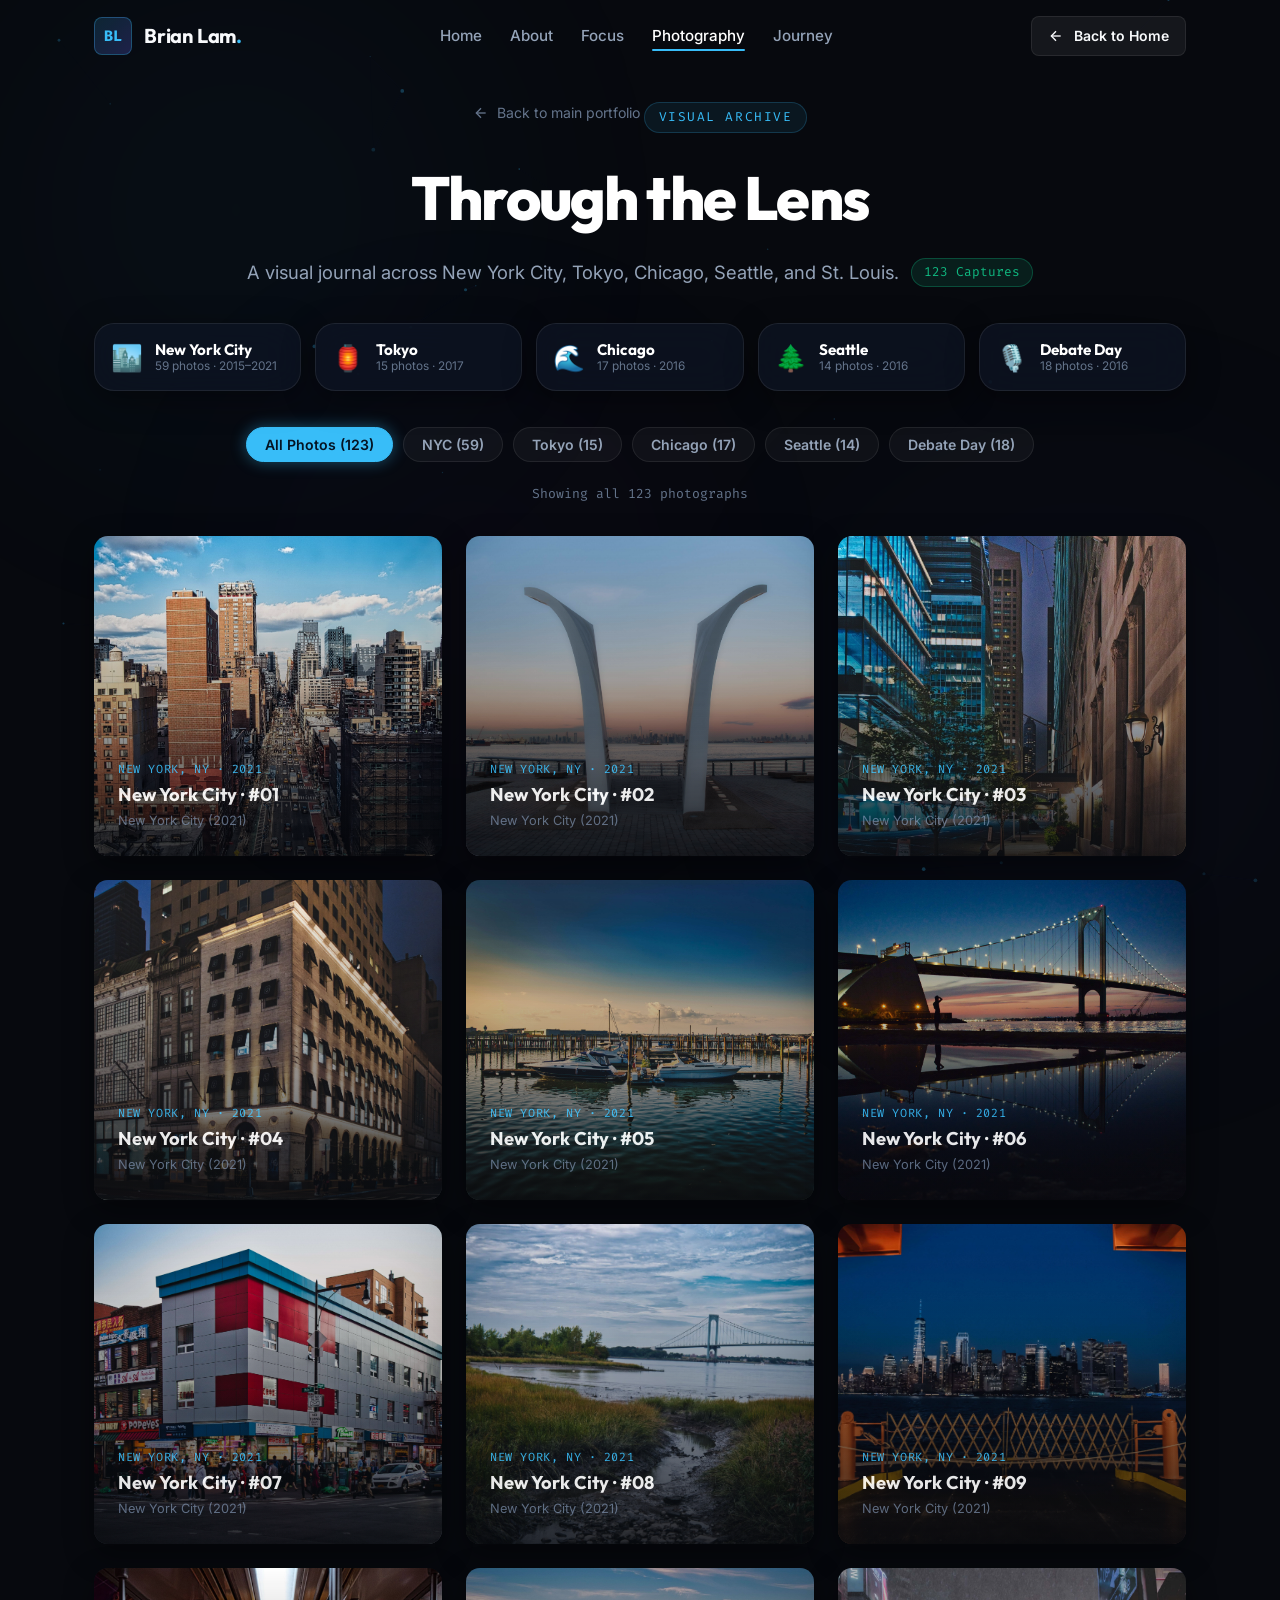
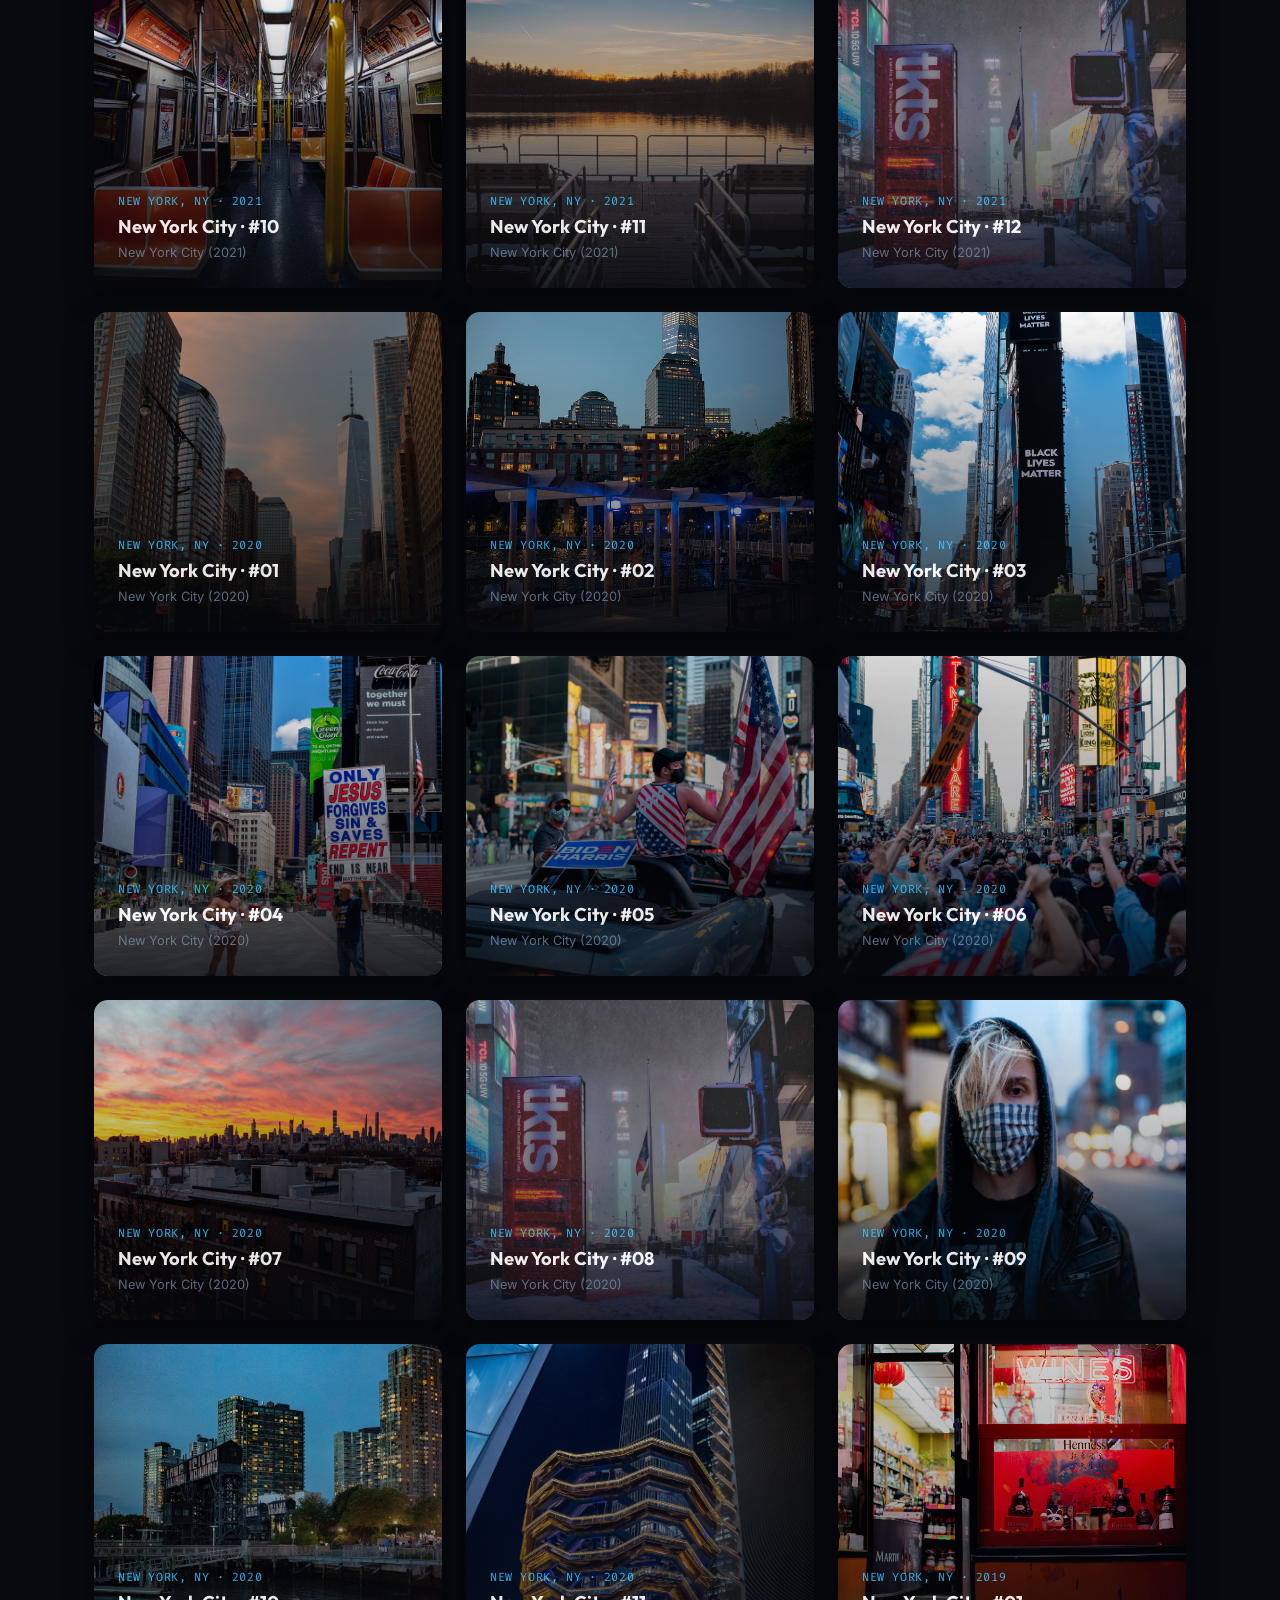
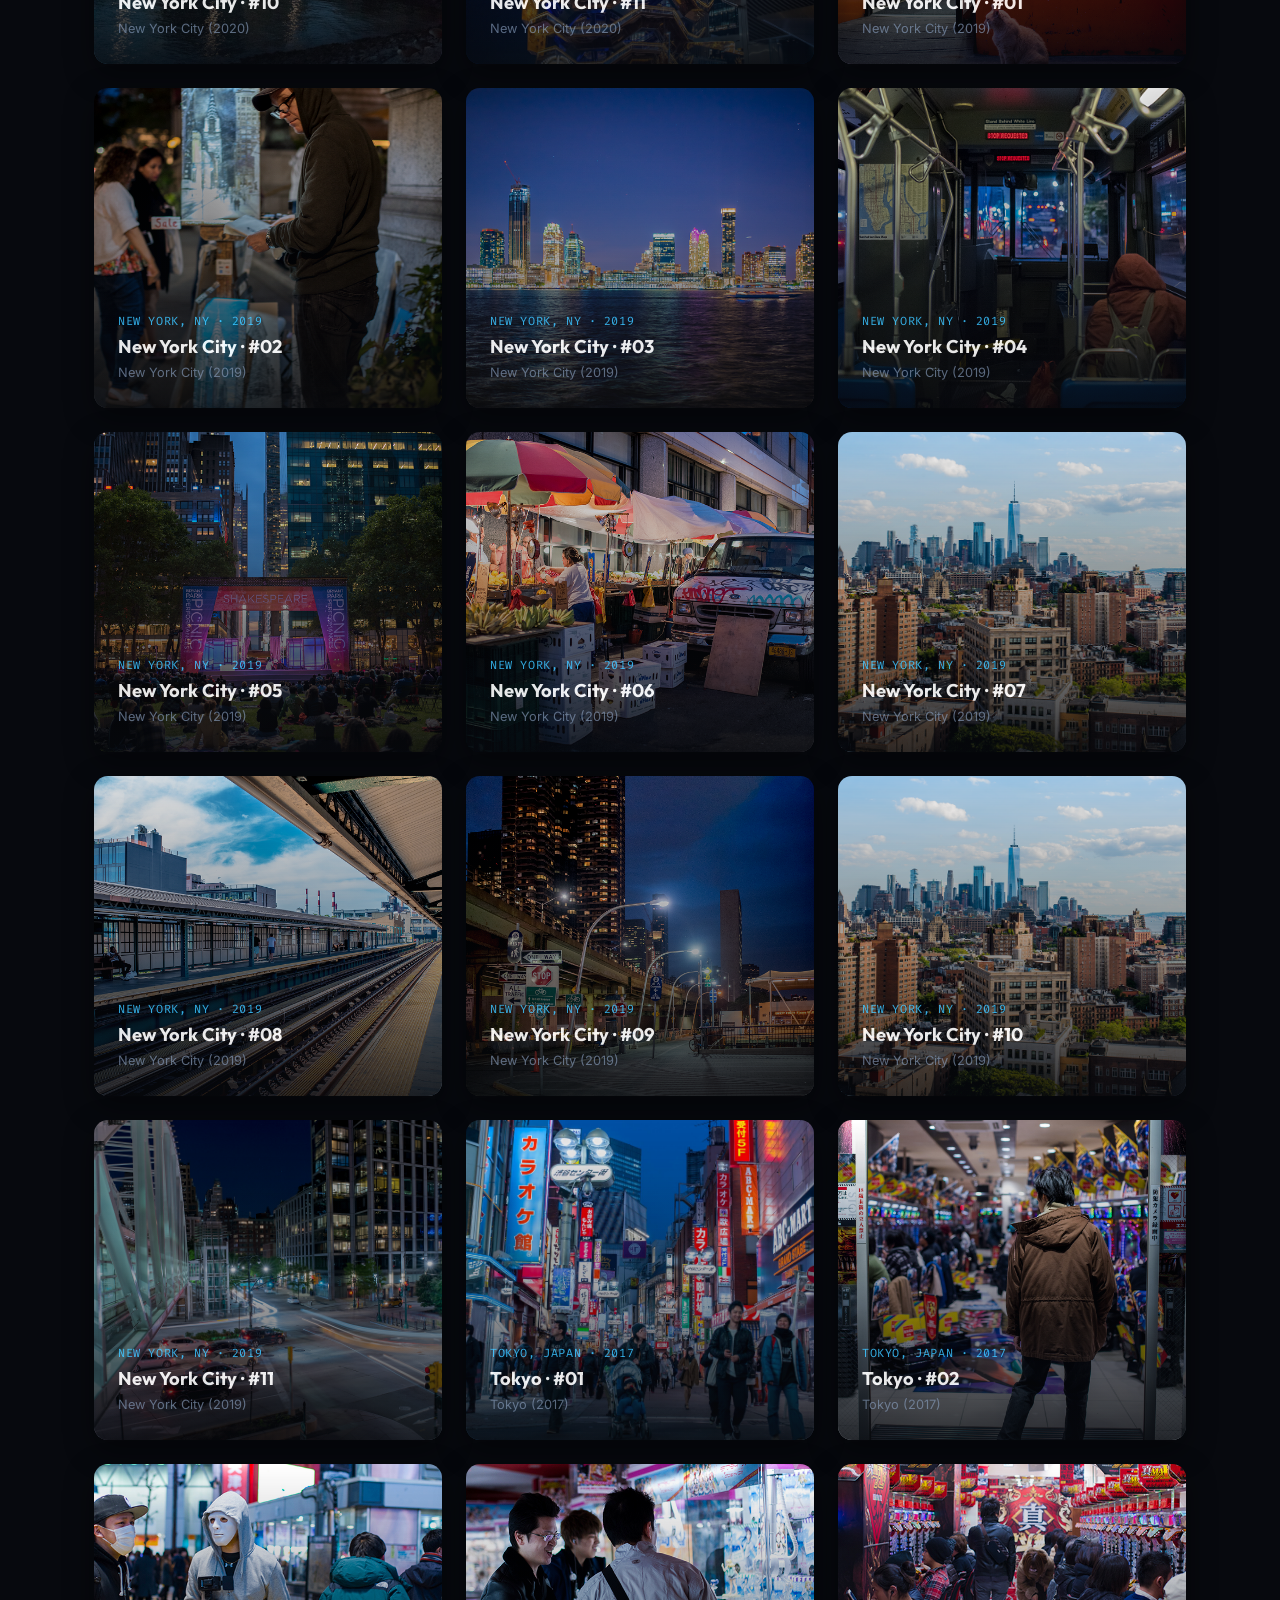
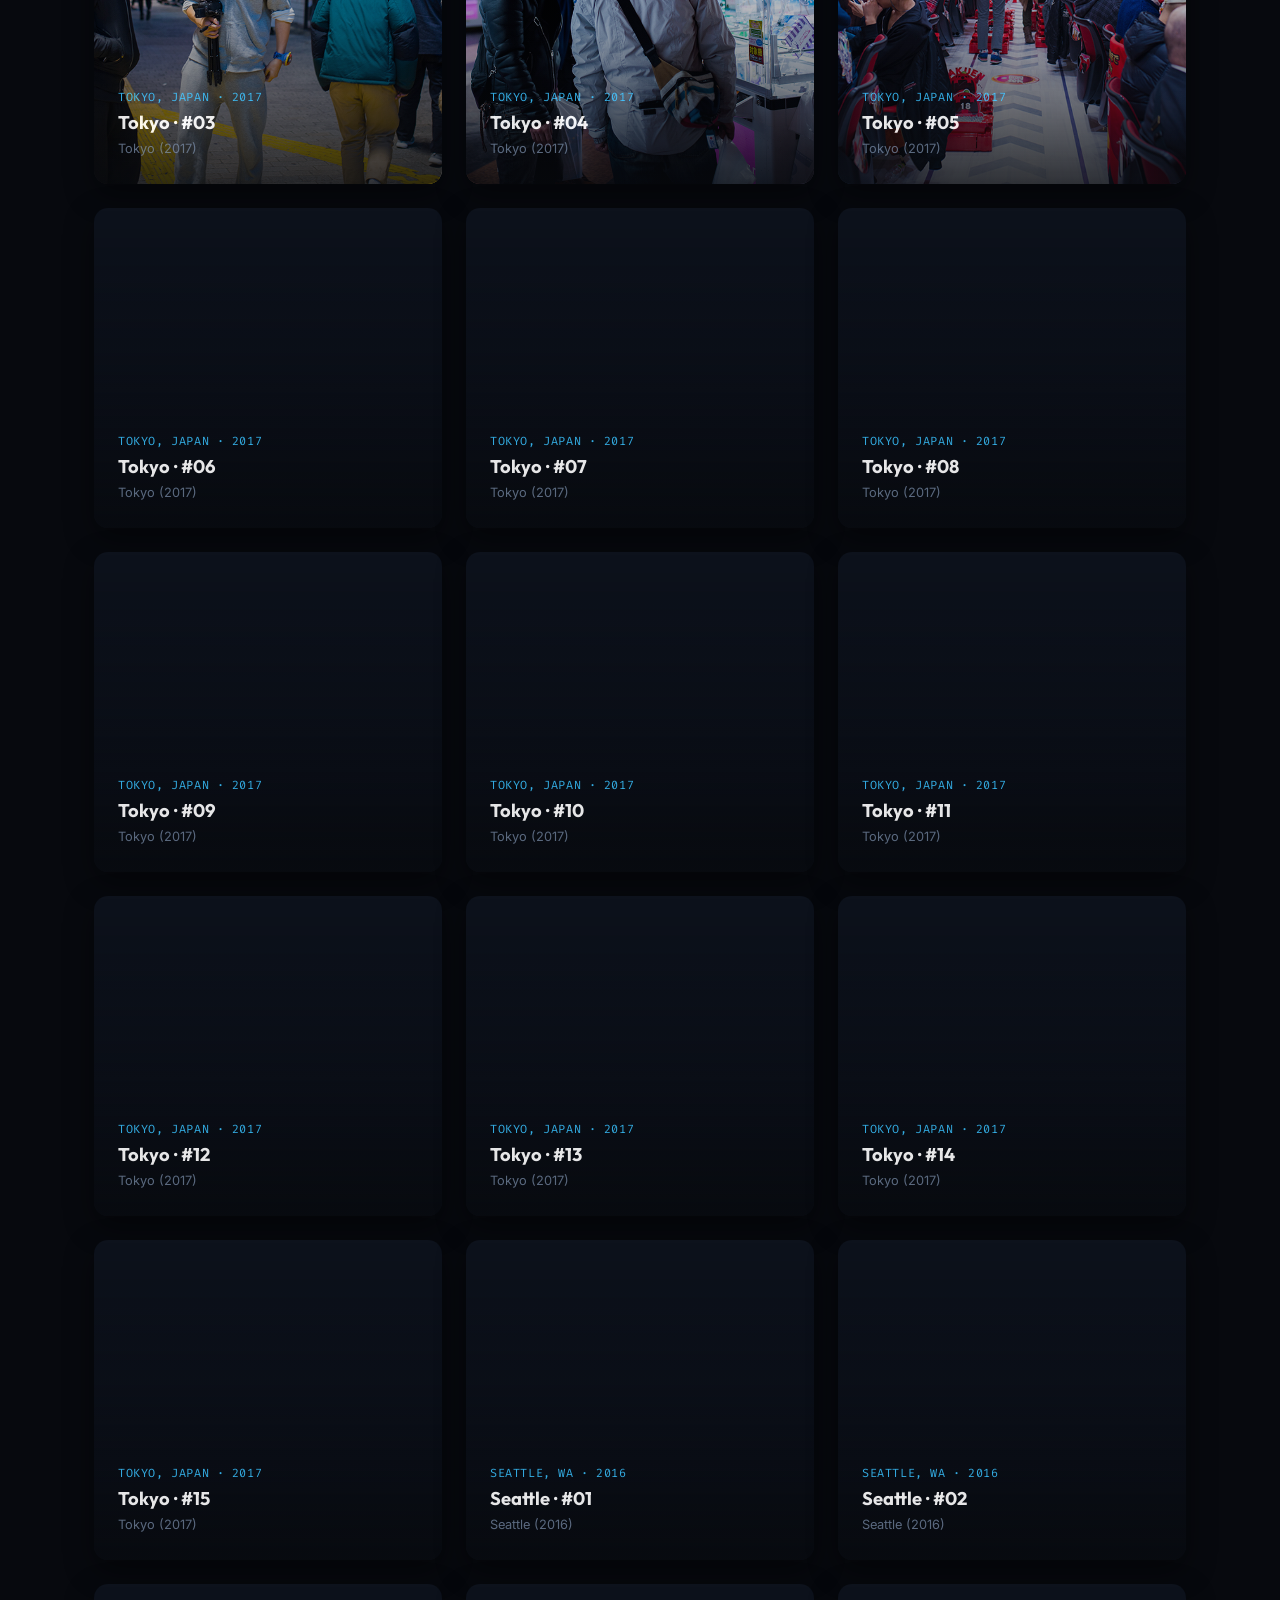
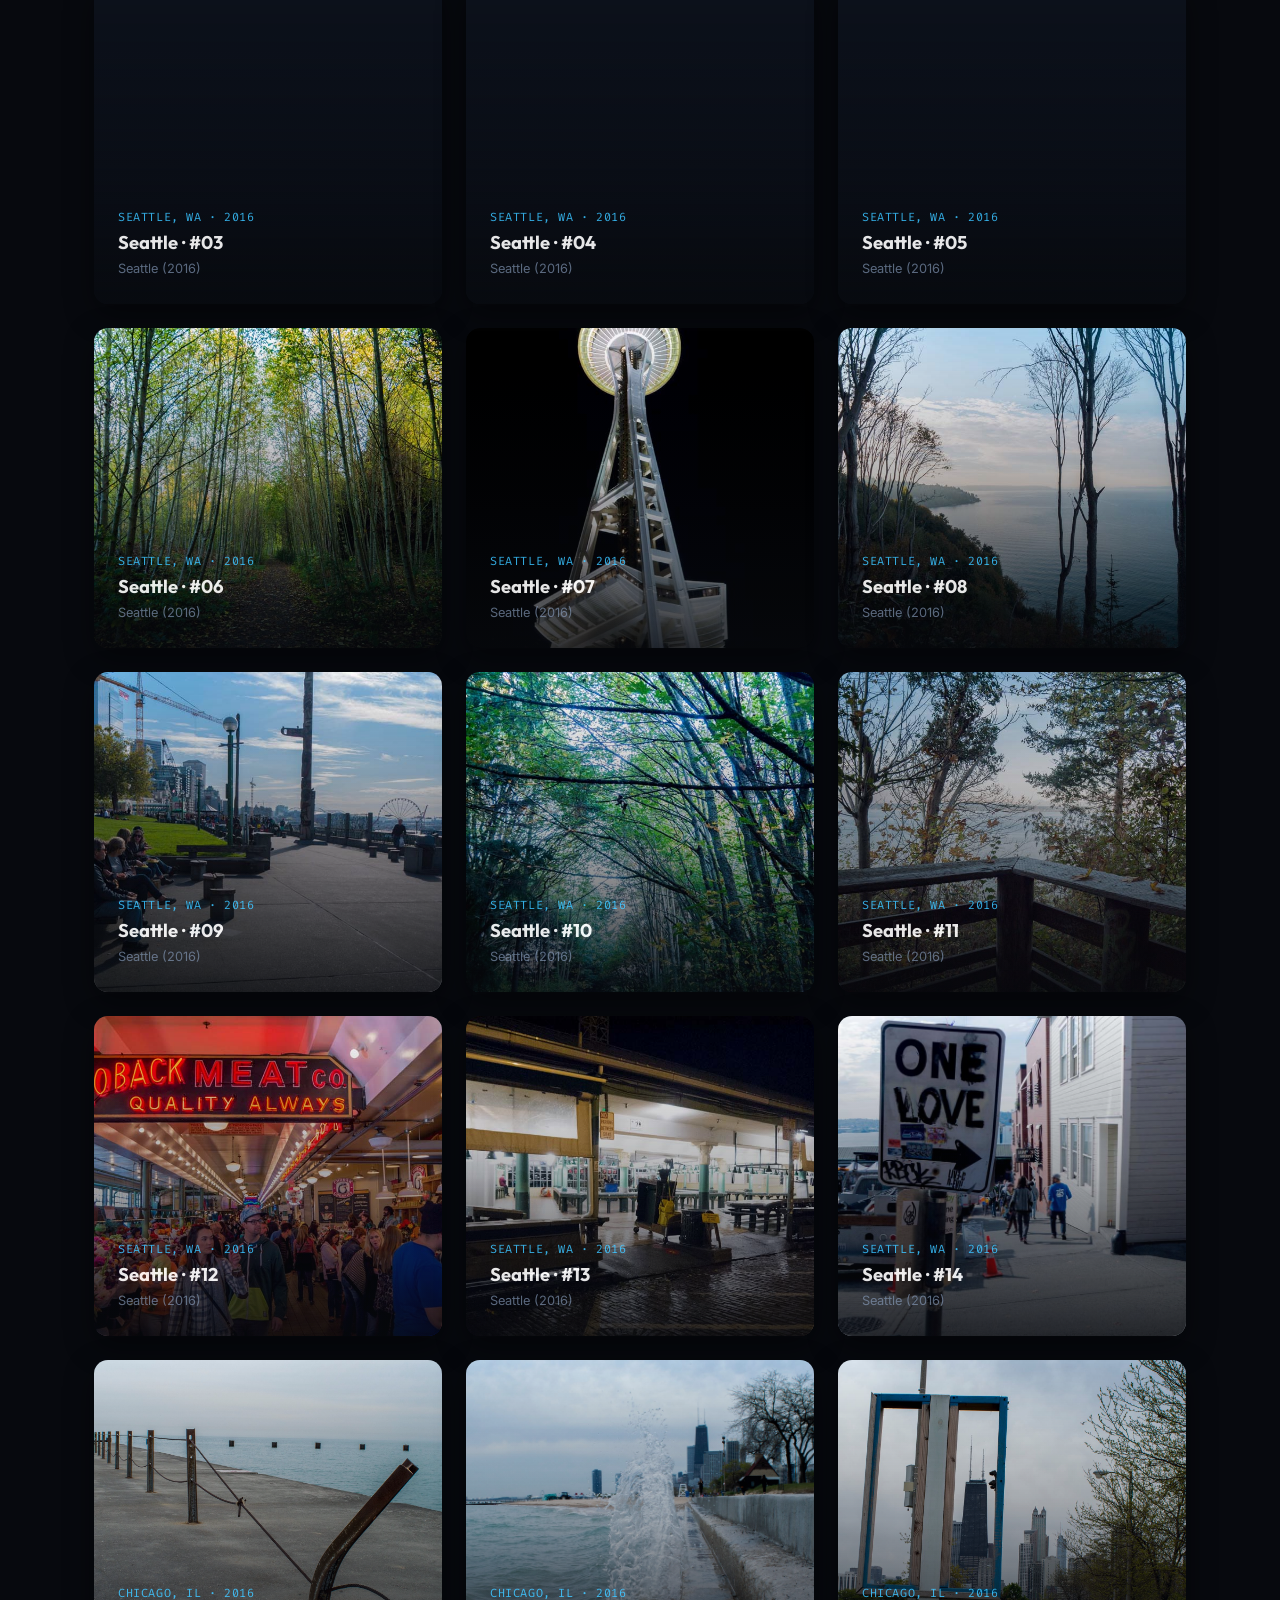
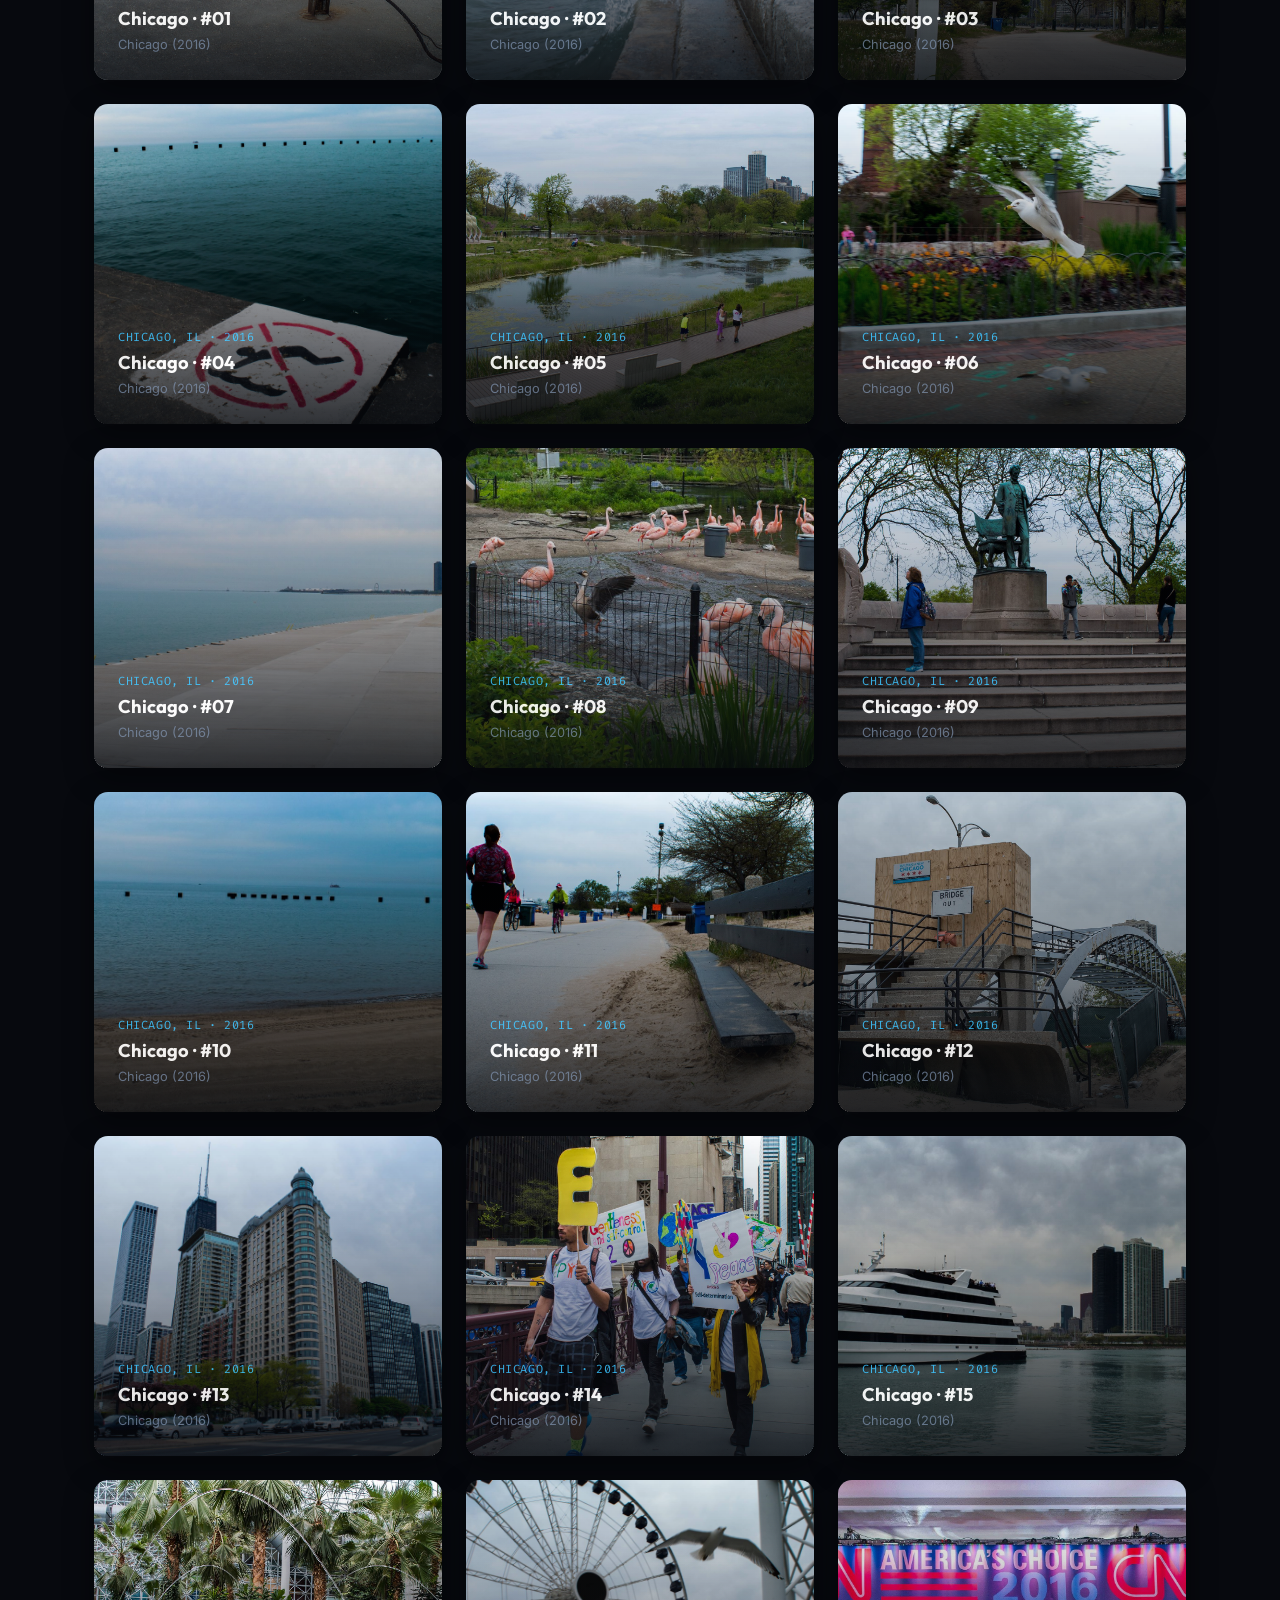
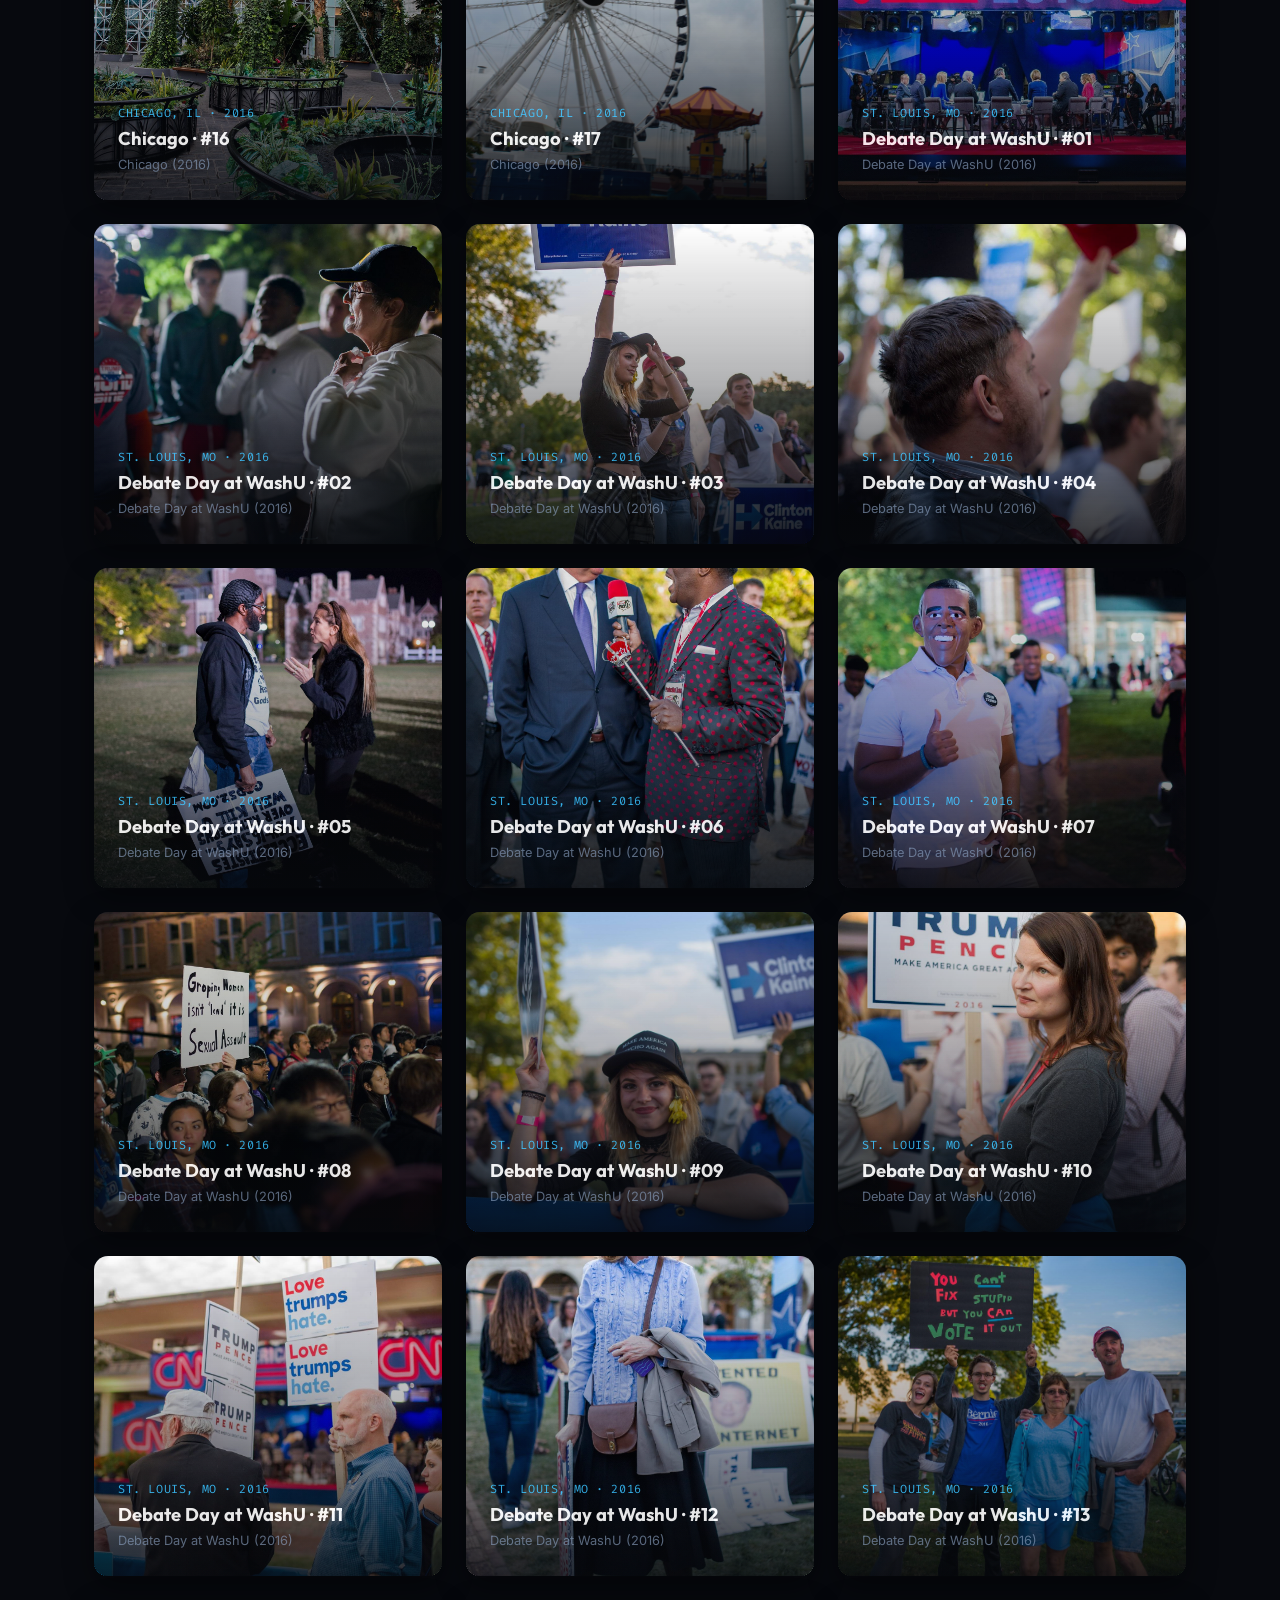
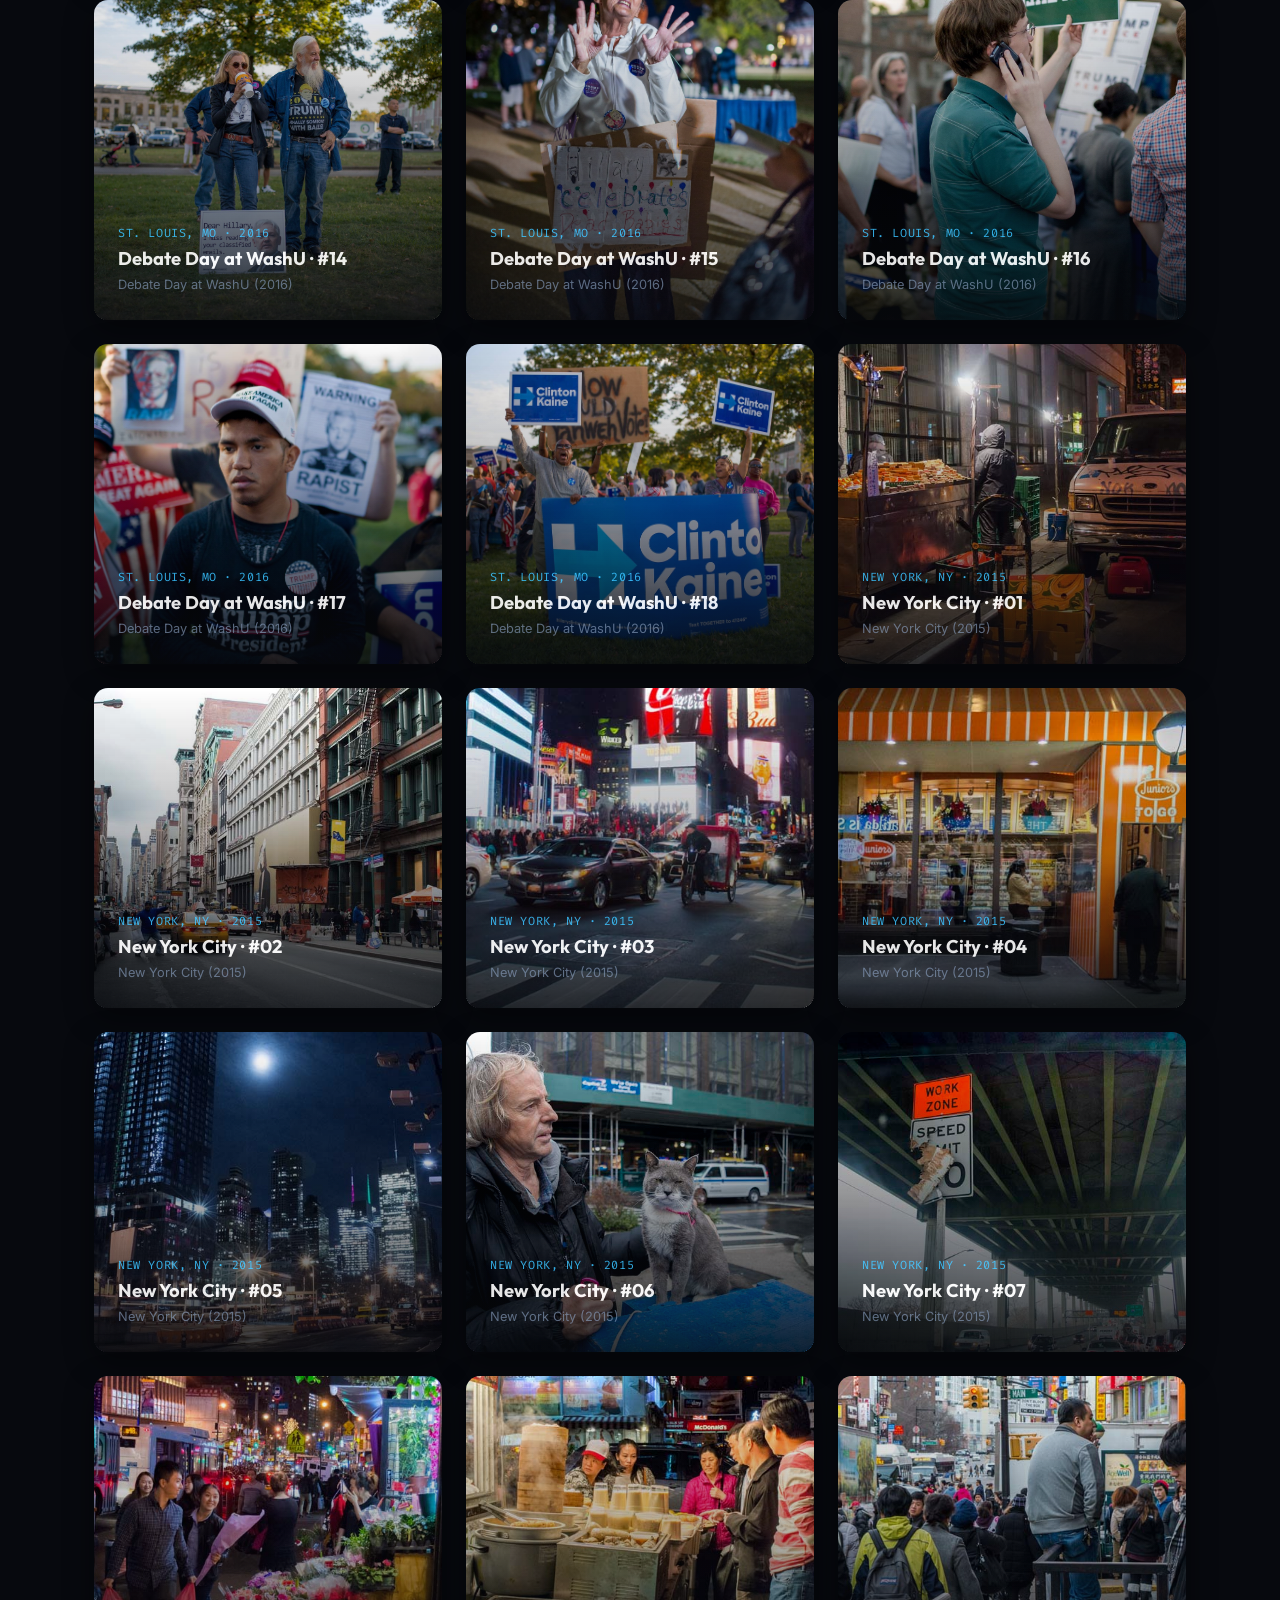
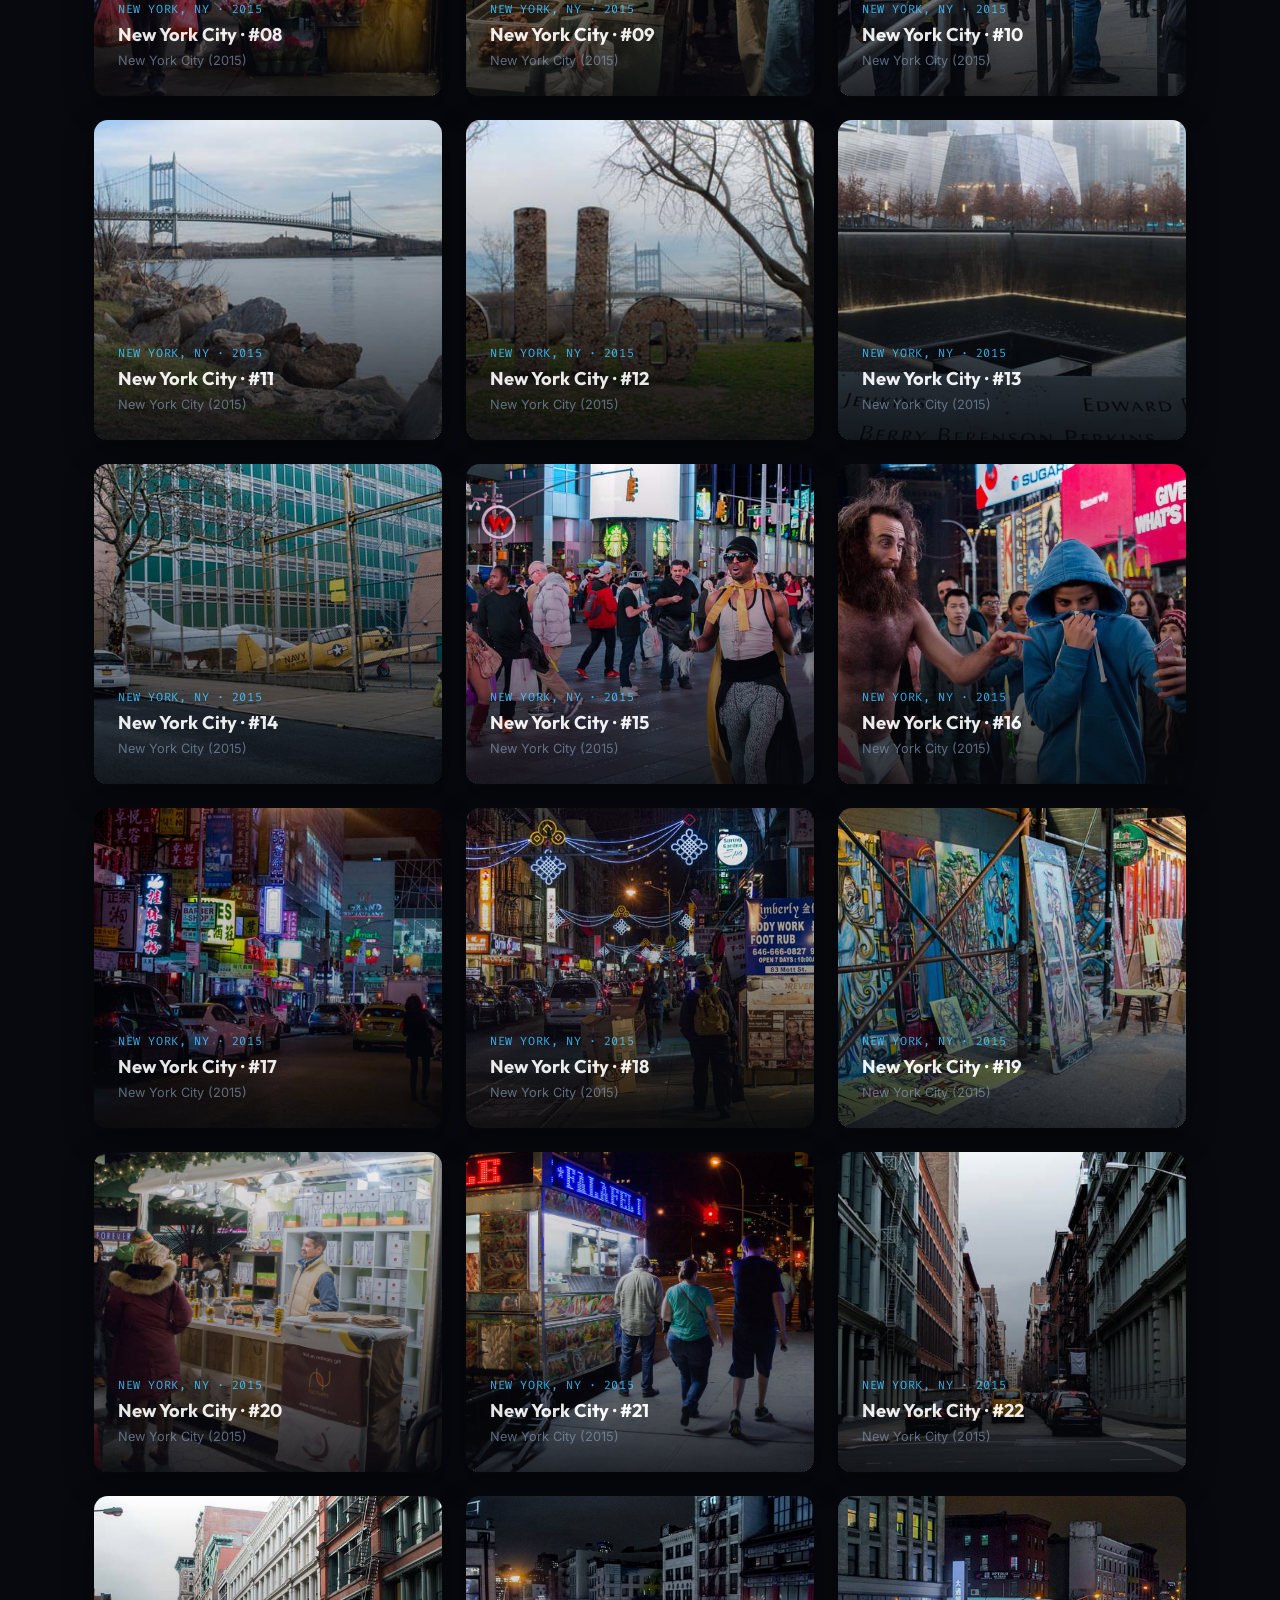
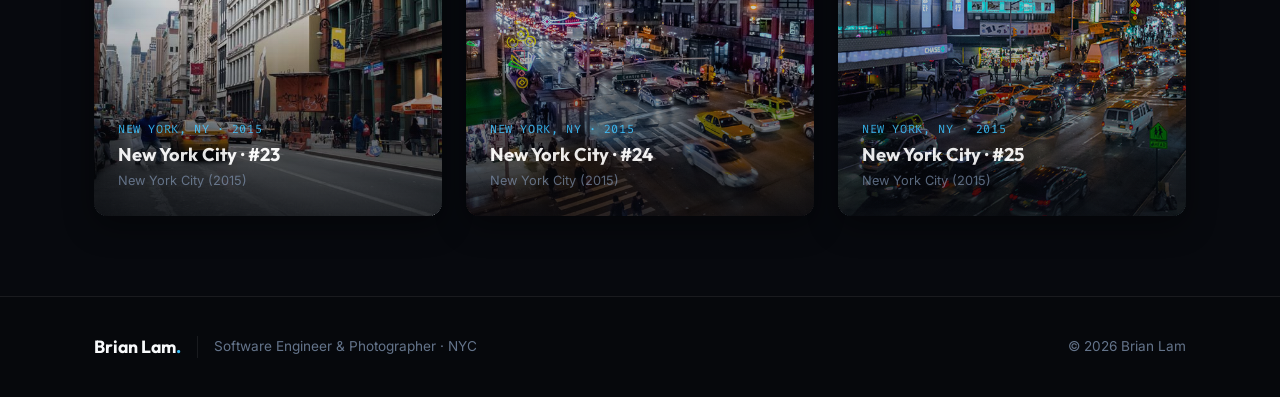
==== commit ec68da80: "Autoformatted scripts, and update title" ====
--- a/photography.html
+++ b/photography.html
@@ -37,18 +37,21 @@
   <link rel="stylesheet" href="style.css">
 
   <!-- Google Tag Manager -->
-  <script>(function(w,d,s,l,i){w[l]=w[l]||[];w[l].push({'gtm.start':
-  new Date().getTime(),event:'gtm.js'});var f=d.getElementsByTagName(s)[0],
-  j=d.createElement(s),dl=l!='dataLayer'?'&l='+l:'';j.async=true;j.src=
-  'https://www.googletagmanager.com/gtm.js?id='+i+dl;f.parentNode.insertBefore(j,f);
-  })(window,document,'script','dataLayer','GTM-PMGVBQXJ');</script>
+  <script>(function (w, d, s, l, i) {
+      w[l] = w[l] || []; w[l].push({
+        'gtm.start':
+          new Date().getTime(), event: 'gtm.js'
+      }); var f = d.getElementsByTagName(s)[0],
+        j = d.createElement(s), dl = l != 'dataLayer' ? '&l=' + l : ''; j.async = true; j.src =
+          'https://www.googletagmanager.com/gtm.js?id=' + i + dl; f.parentNode.insertBefore(j, f);
+    })(window, document, 'script', 'dataLayer', 'GTM-PMGVBQXJ');</script>
   <!-- End Google Tag Manager -->
 </head>
 
 <body class="photography-page">
   <!-- Google Tag Manager (noscript) -->
-  <noscript><iframe src="https://www.googletagmanager.com/ns.html?id=GTM-PMGVBQXJ"
-  height="0" width="0" style="display:none;visibility:hidden"></iframe></noscript>
+  <noscript><iframe src="https://www.googletagmanager.com/ns.html?id=GTM-PMGVBQXJ" height="0" width="0"
+      style="display:none;visibility:hidden"></iframe></noscript>
   <!-- End Google Tag Manager (noscript) -->
 
   <!-- Ambient background glow elements -->
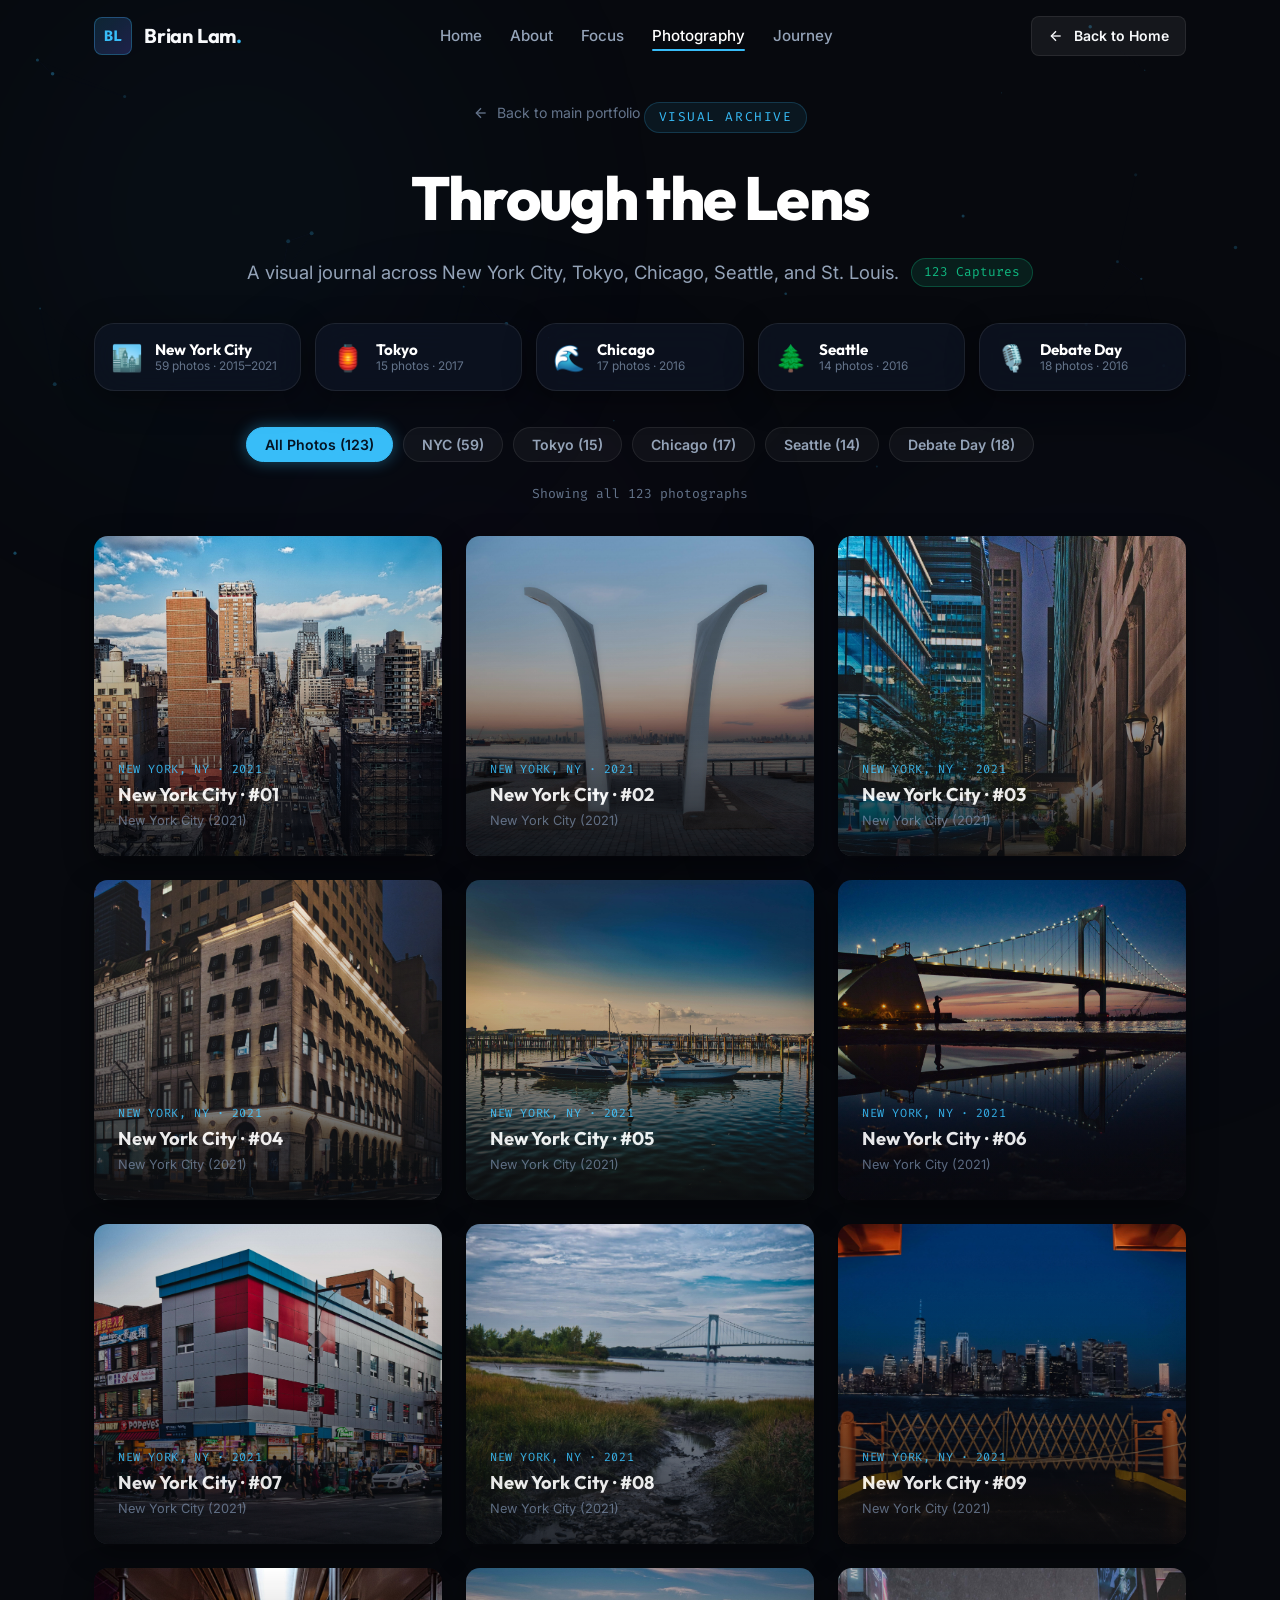
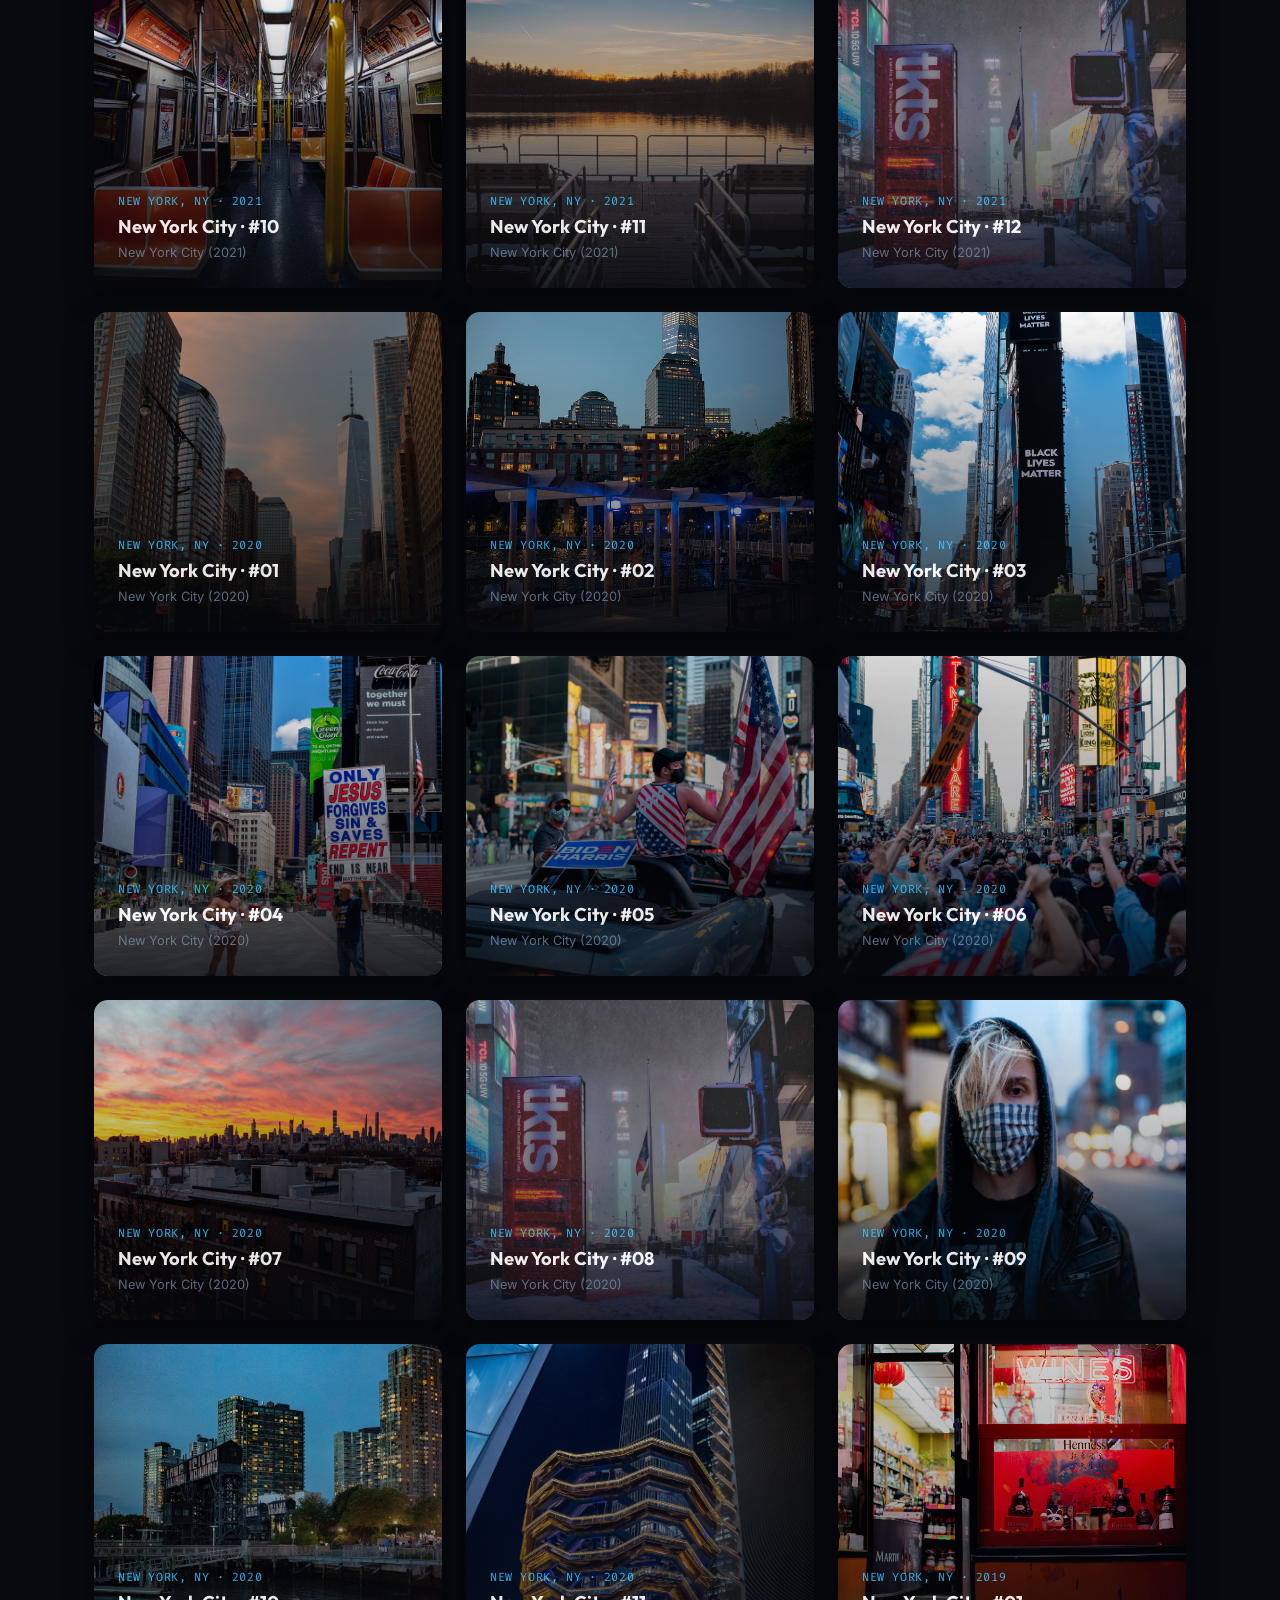
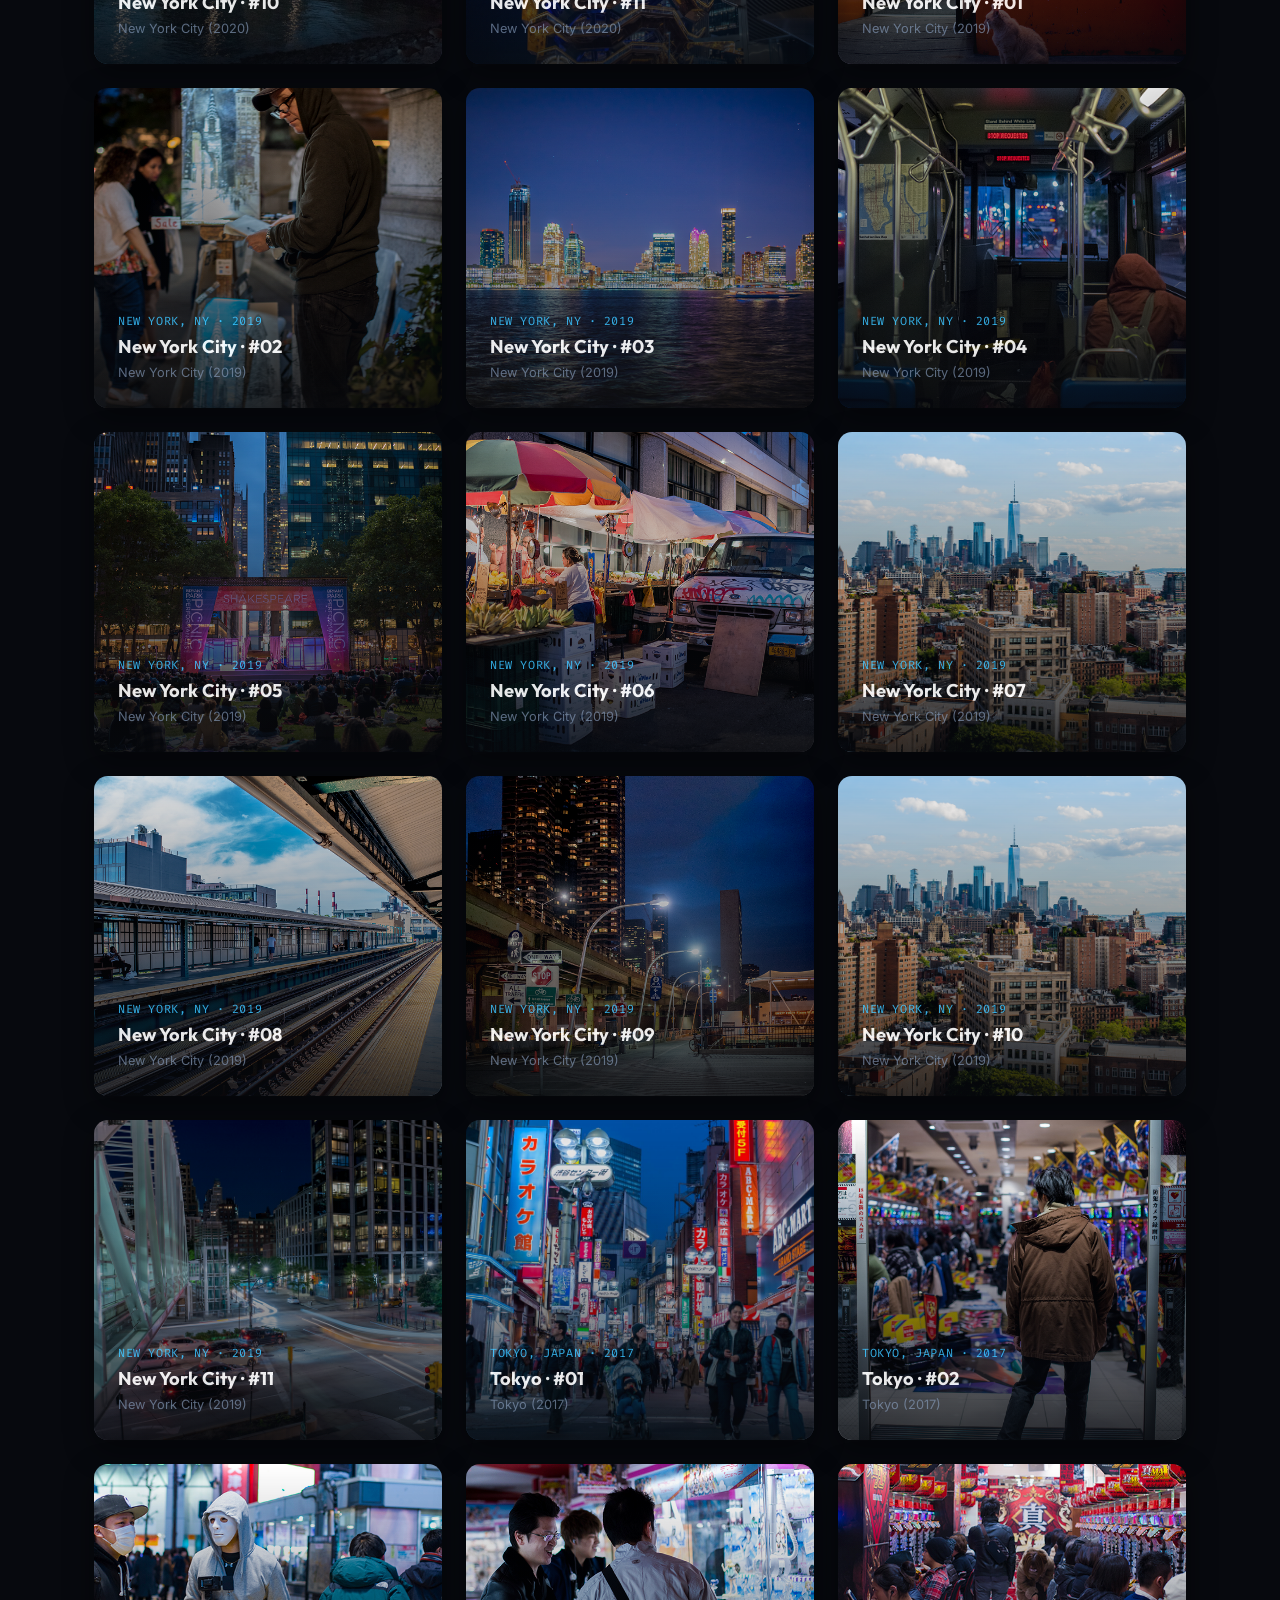
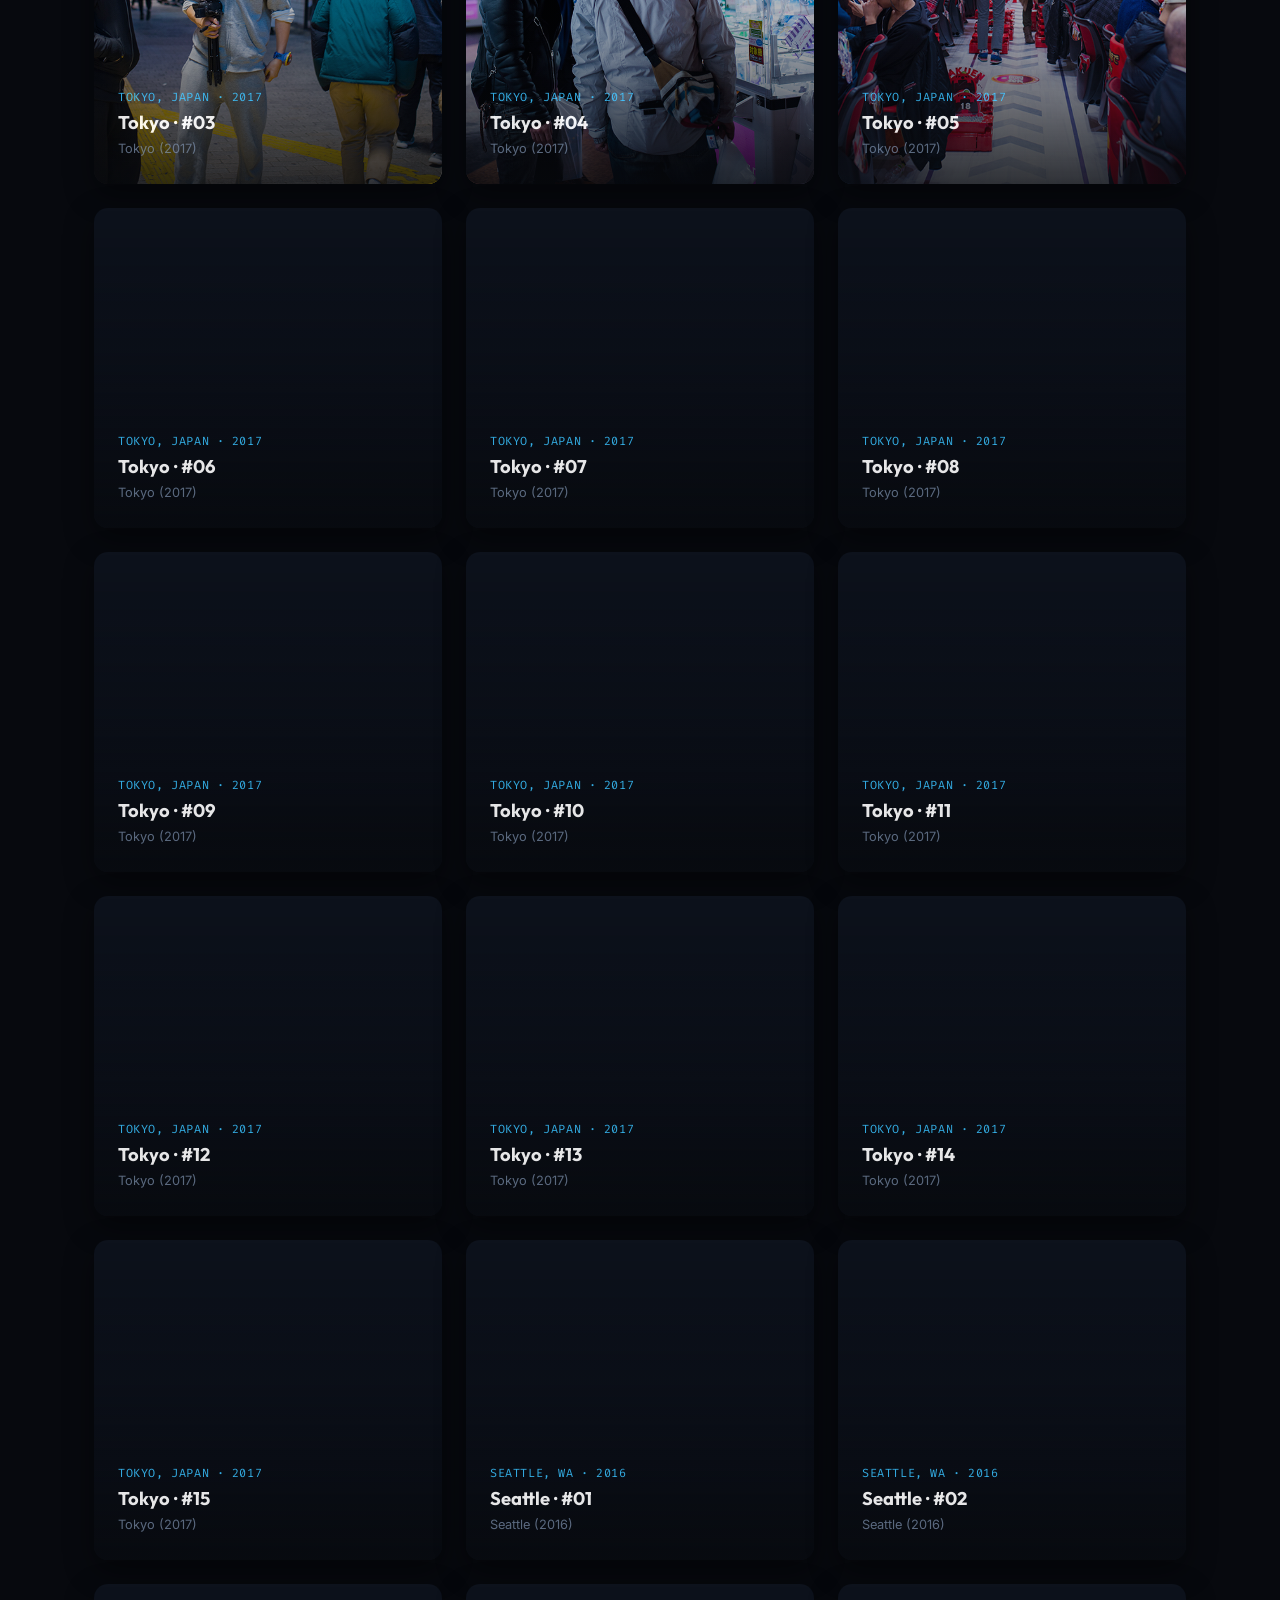
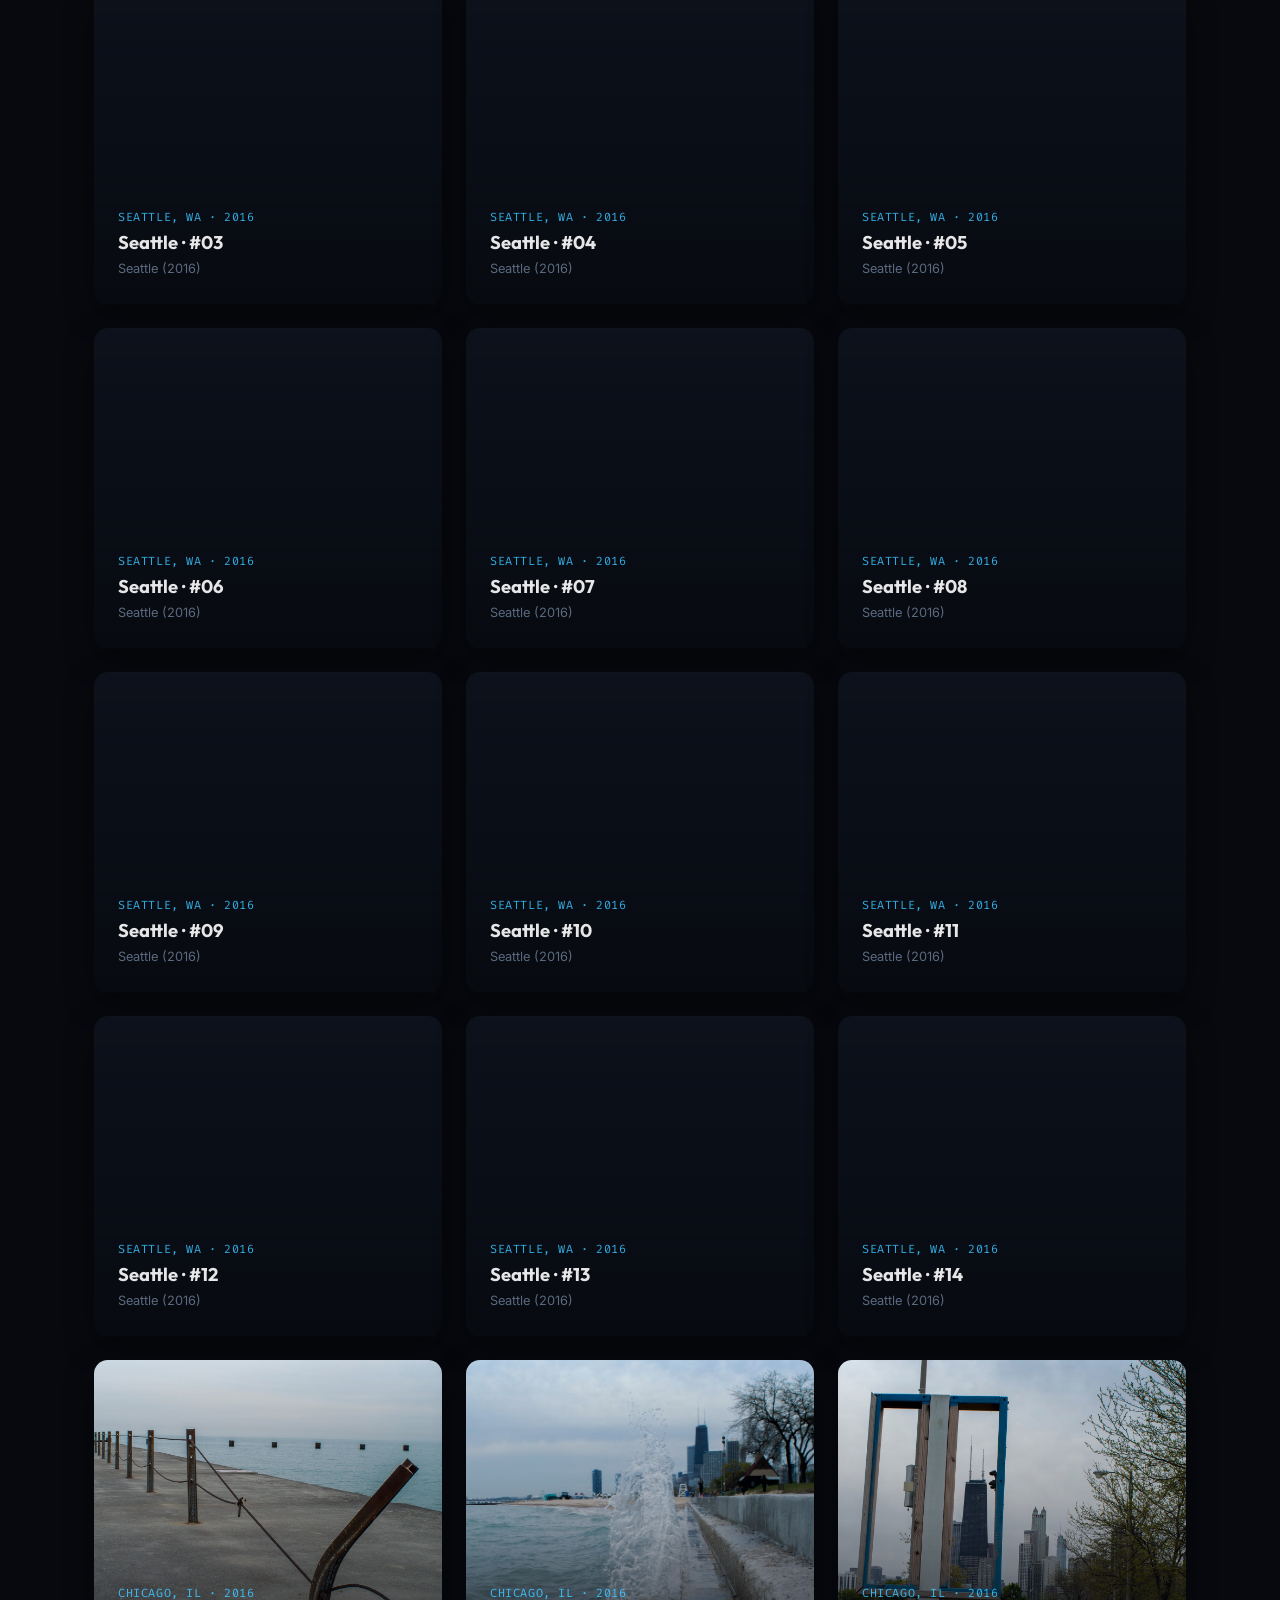
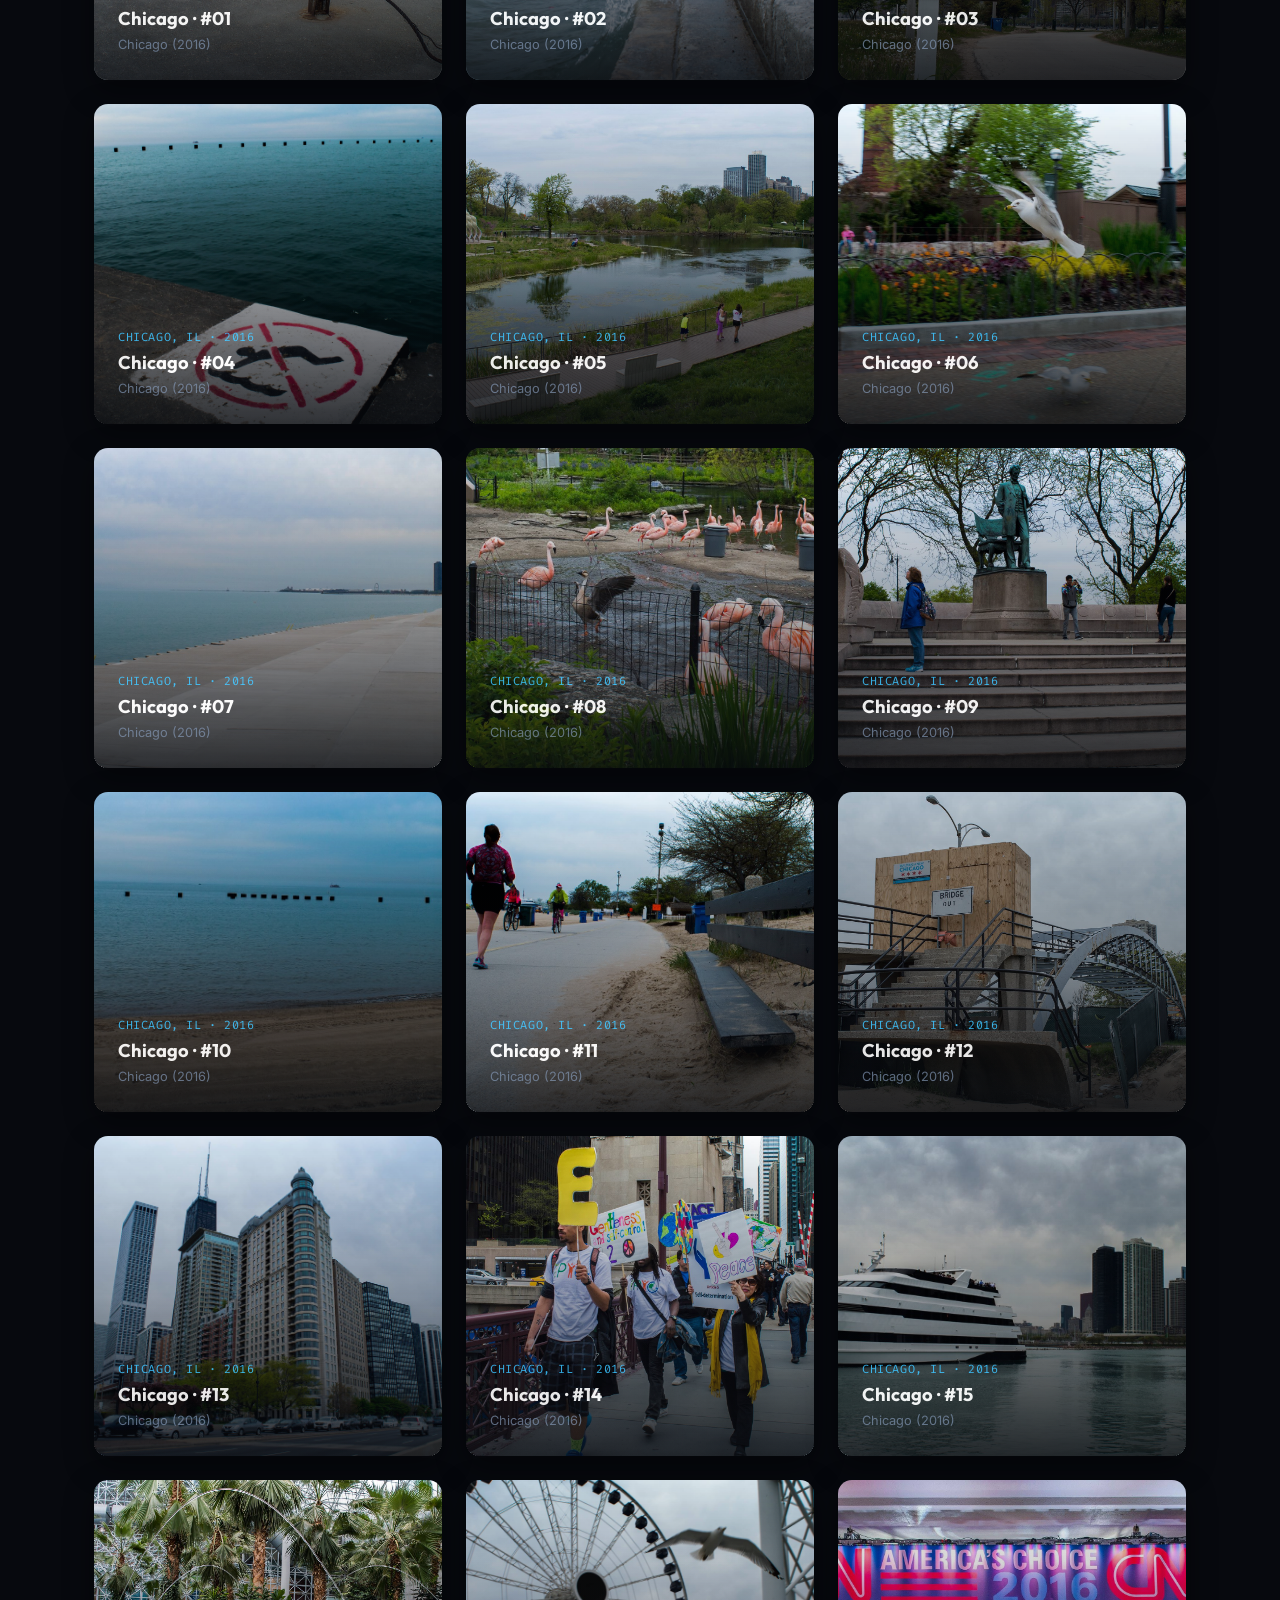
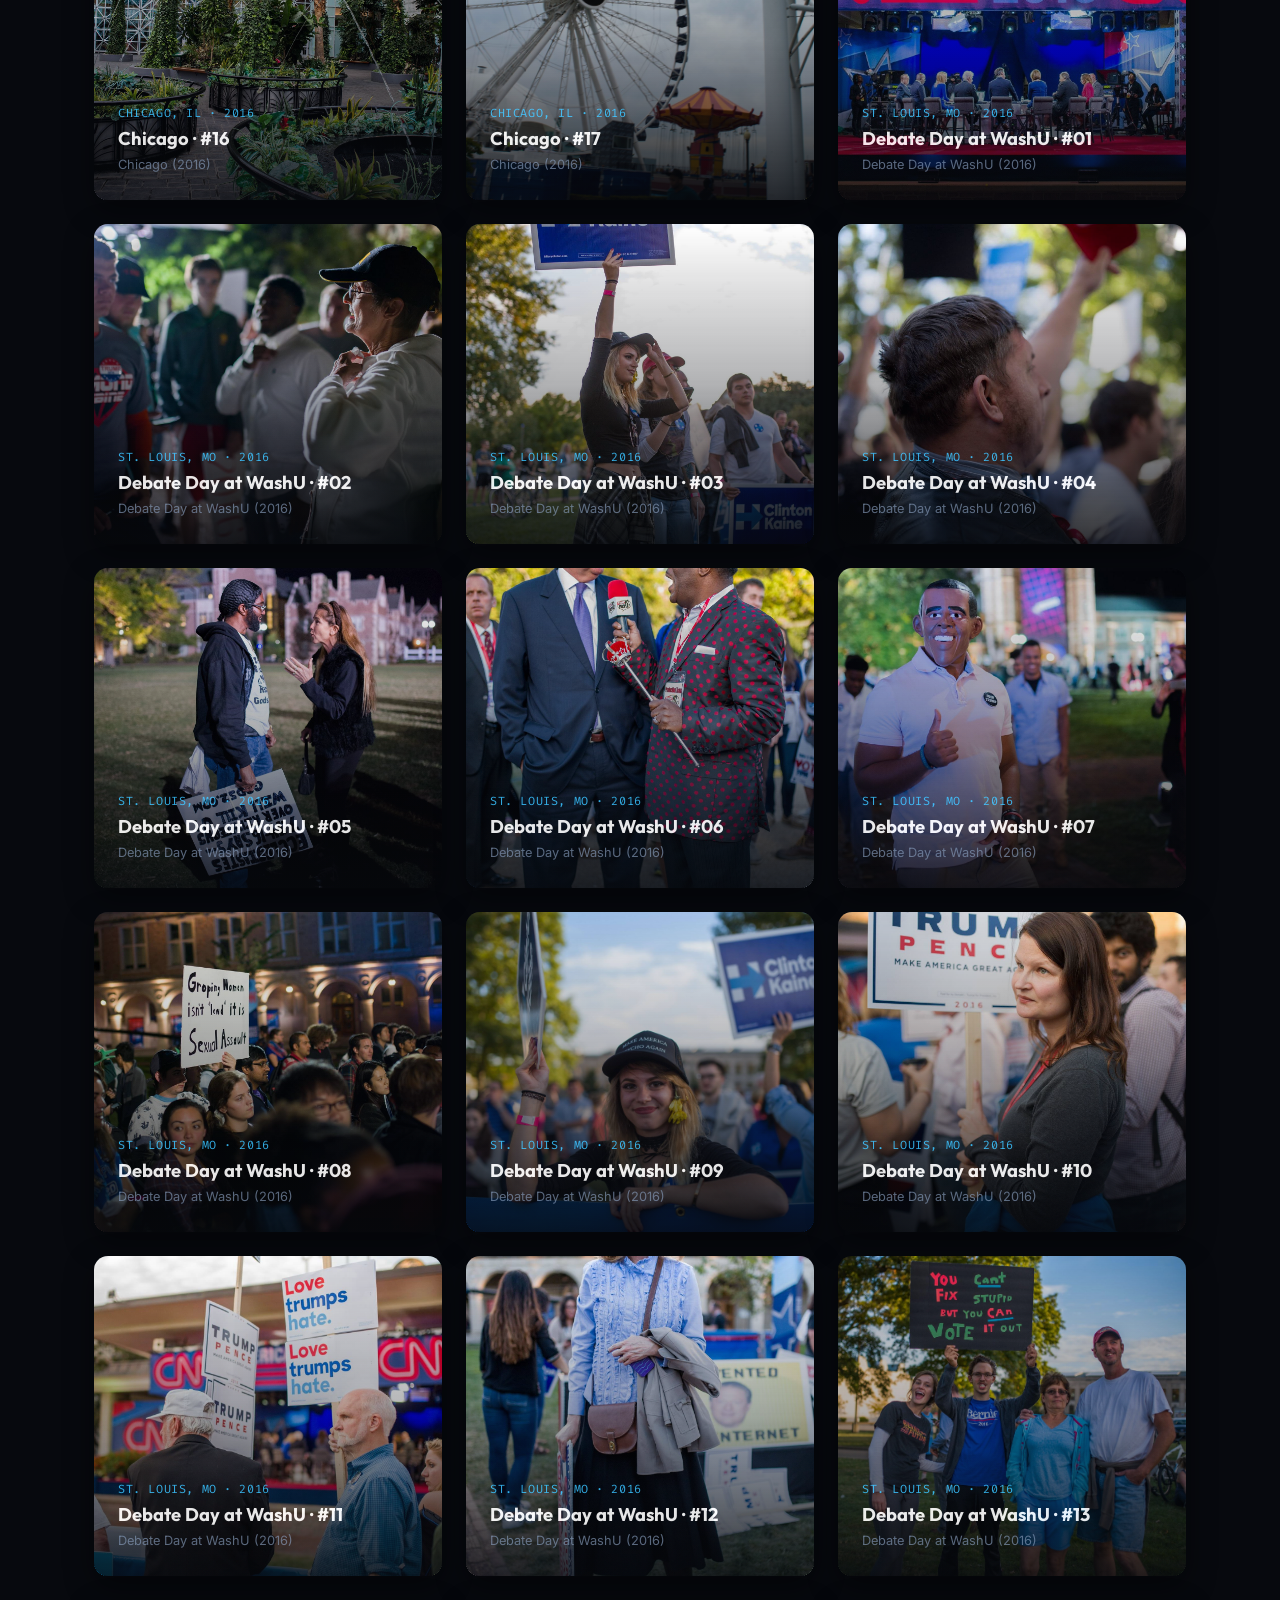
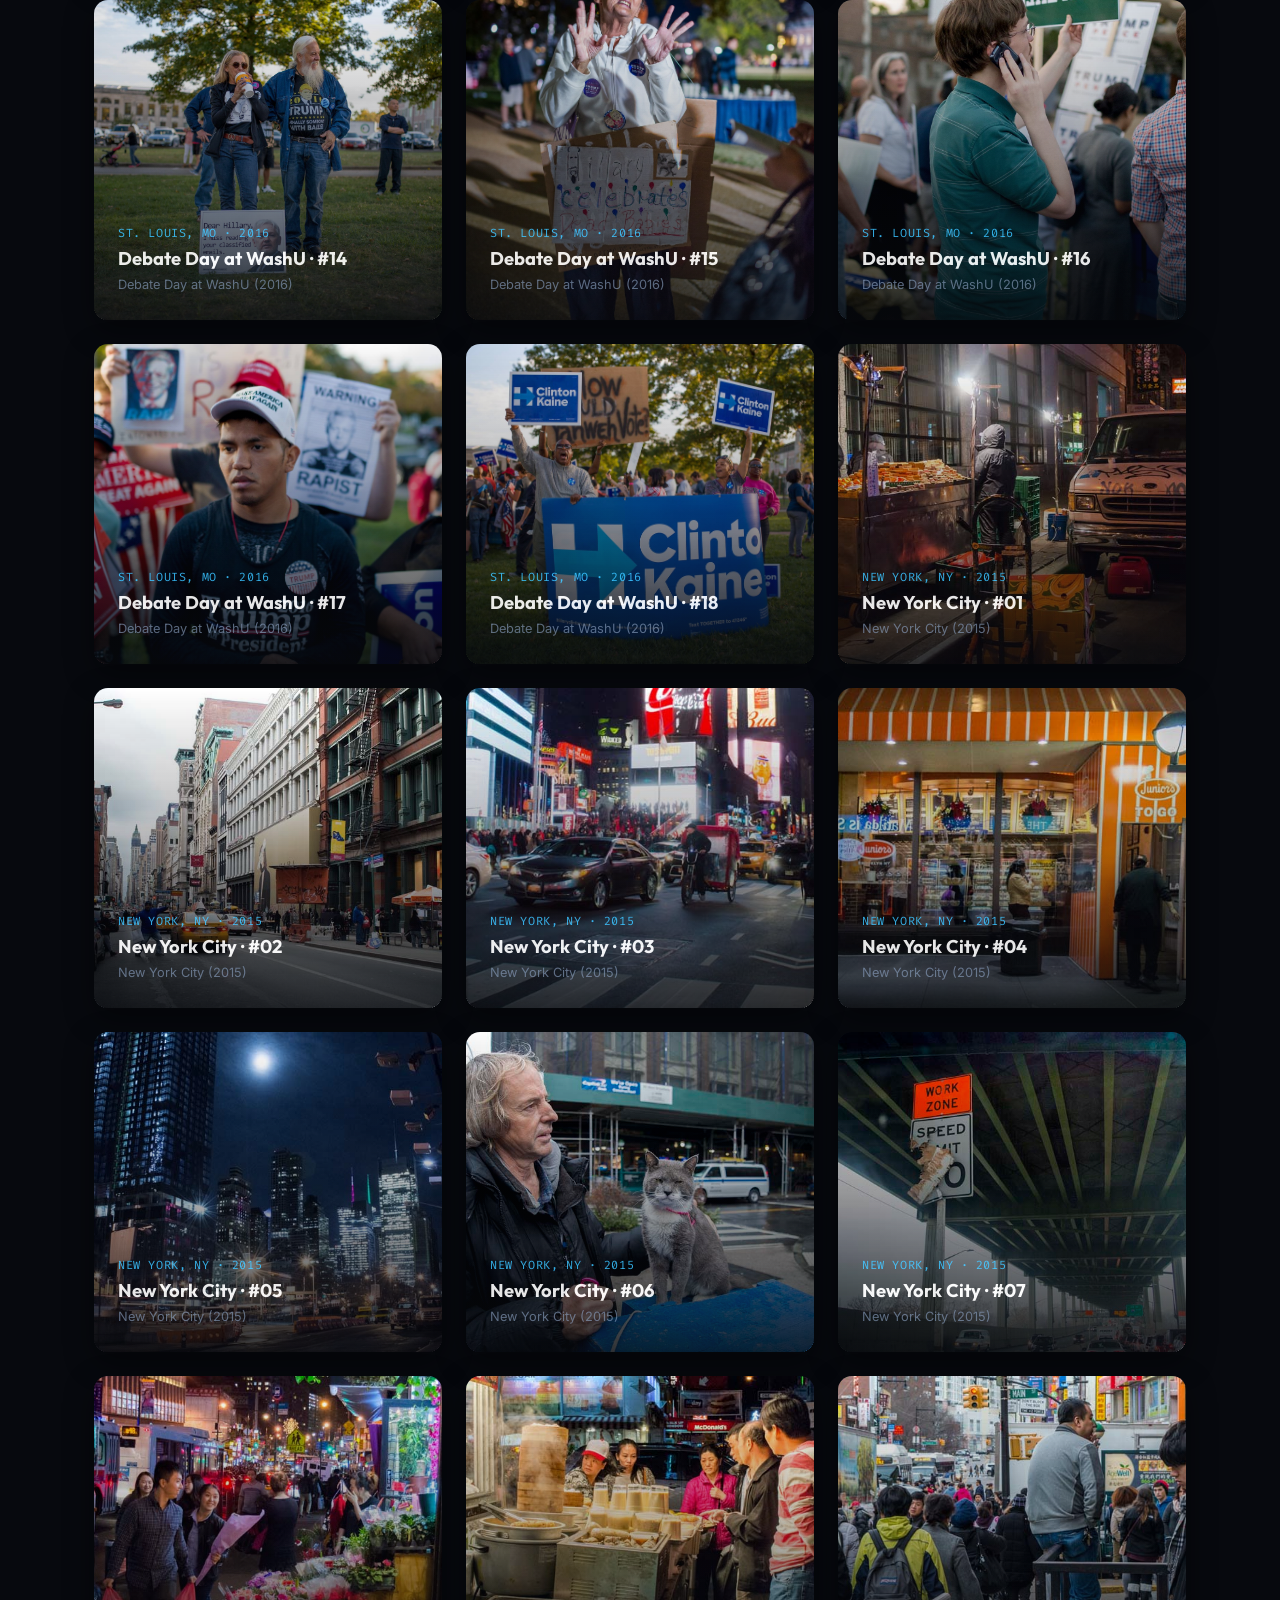
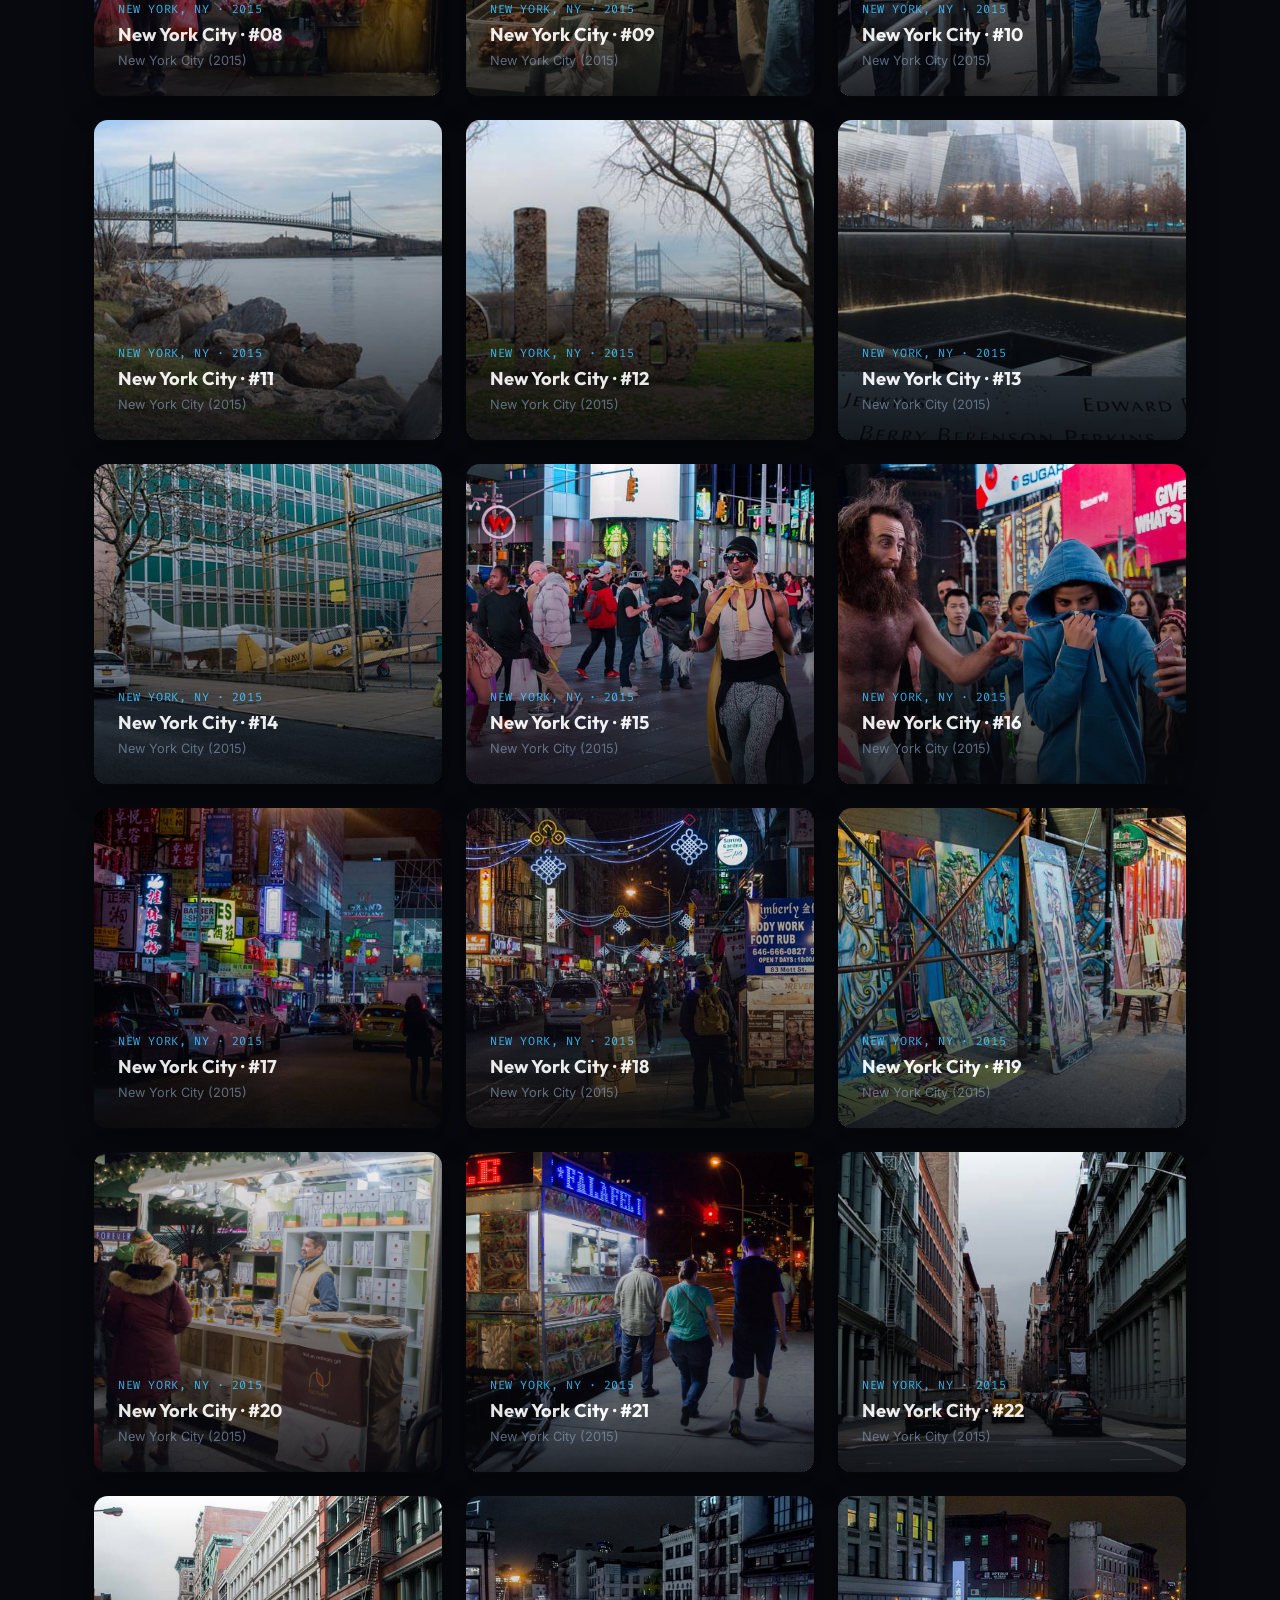
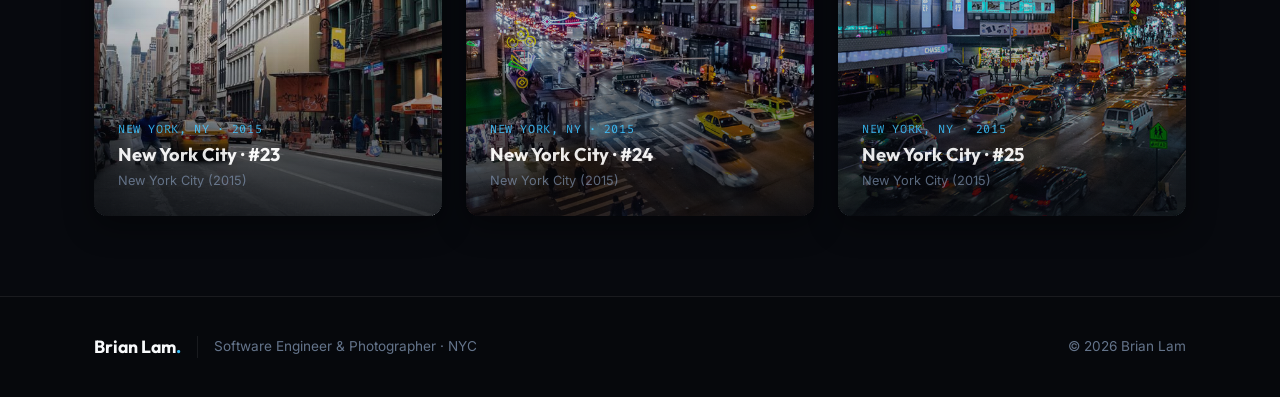
==== commit b2e9cef3: "Update tag" ====
--- a/photography.html
+++ b/photography.html
@@ -36,24 +36,18 @@
   <!-- Stylesheet -->
   <link rel="stylesheet" href="style.css">
 
-  <!-- Google Tag Manager -->
-  <script>(function (w, d, s, l, i) {
-      w[l] = w[l] || []; w[l].push({
-        'gtm.start':
-          new Date().getTime(), event: 'gtm.js'
-      }); var f = d.getElementsByTagName(s)[0],
-        j = d.createElement(s), dl = l != 'dataLayer' ? '&l=' + l : ''; j.async = true; j.src =
-          'https://www.googletagmanager.com/gtm.js?id=' + i + dl; f.parentNode.insertBefore(j, f);
-    })(window, document, 'script', 'dataLayer', 'GTM-PMGVBQXJ');</script>
-  <!-- End Google Tag Manager -->
+  <!-- Google tag (gtag.js) -->
+  <script async src="https://www.googletagmanager.com/gtag/js?id=G-L0NFH814LF"></script>
+  <script>
+    window.dataLayer = window.dataLayer || [];
+    function gtag() { dataLayer.push(arguments); }
+    gtag('js', new Date());
+
+    gtag('config', 'G-L0NFH814LF');
+  </script>
 </head>
 
 <body class="photography-page">
-  <!-- Google Tag Manager (noscript) -->
-  <noscript><iframe src="https://www.googletagmanager.com/ns.html?id=GTM-PMGVBQXJ" height="0" width="0"
-      style="display:none;visibility:hidden"></iframe></noscript>
-  <!-- End Google Tag Manager (noscript) -->
-
   <!-- Ambient background glow elements -->
   <div class="glow-sphere sphere-1"></div>
   <div class="glow-sphere sphere-2"></div>
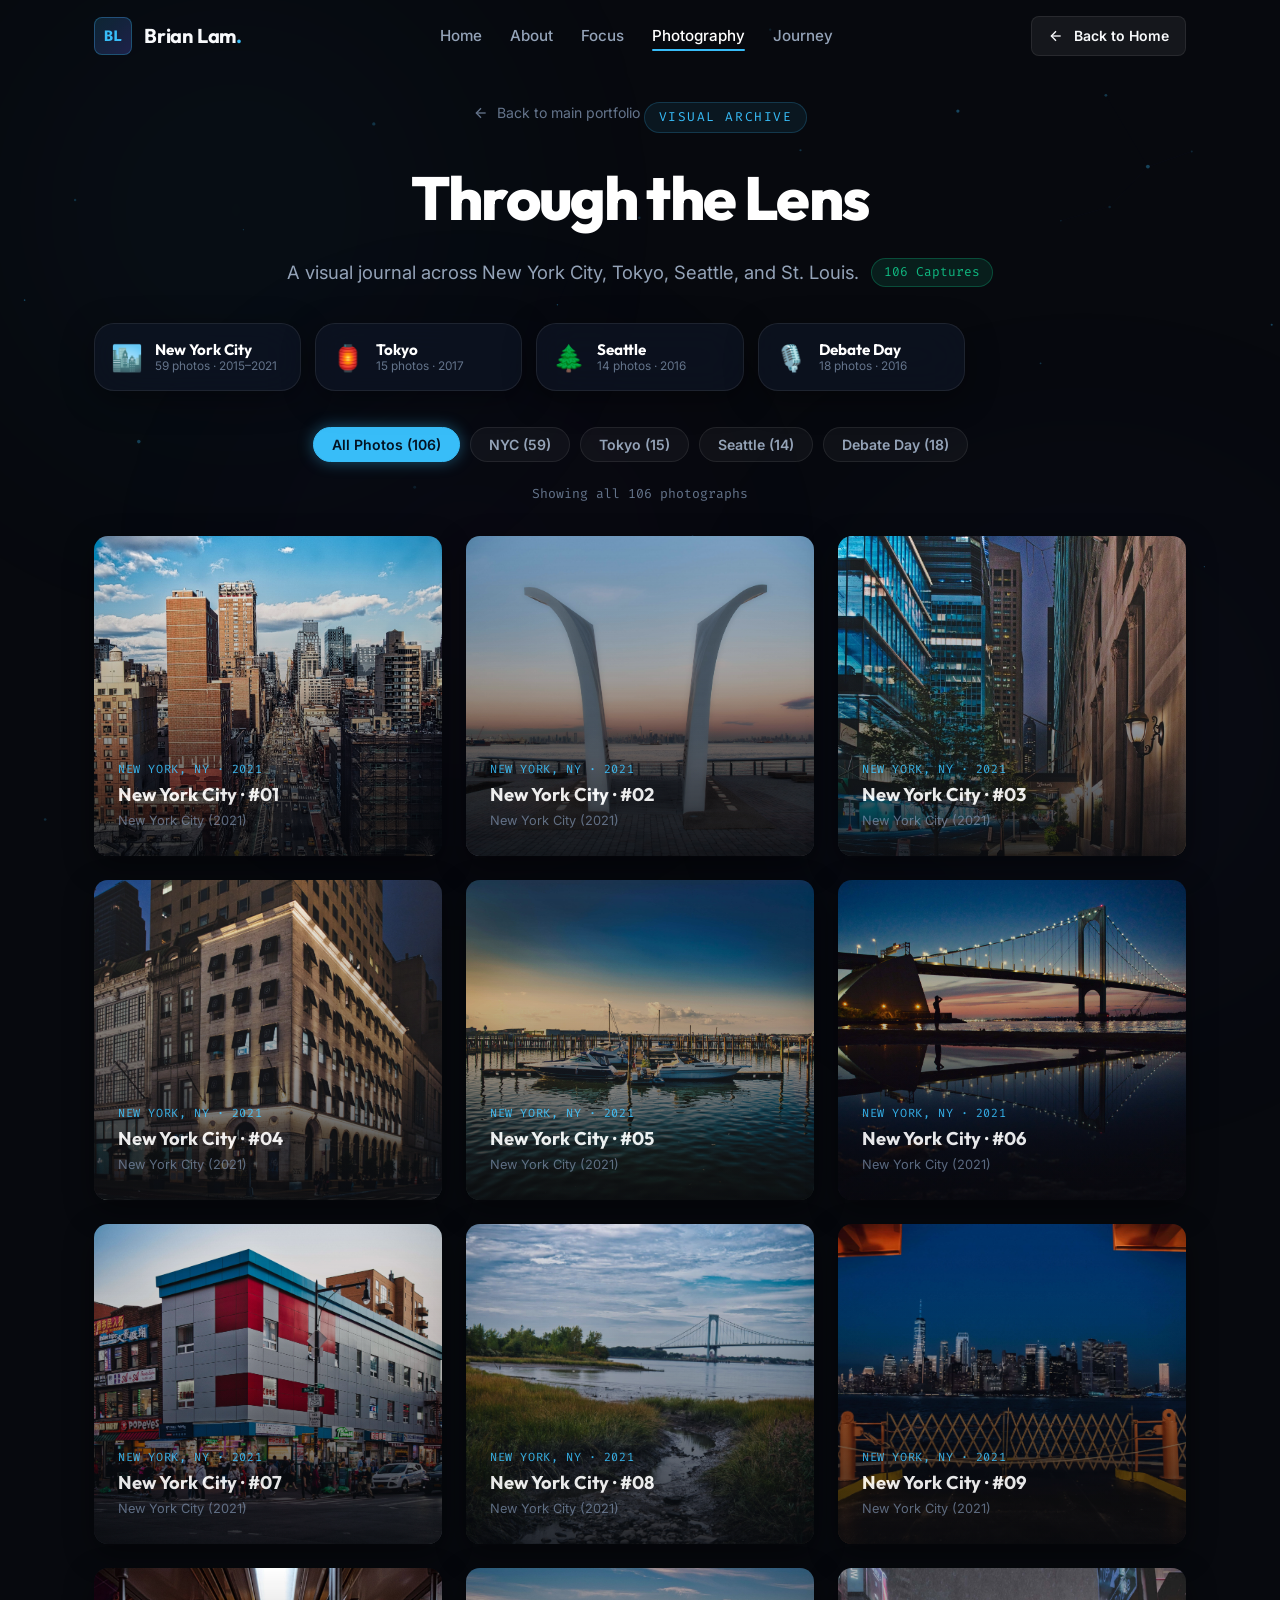
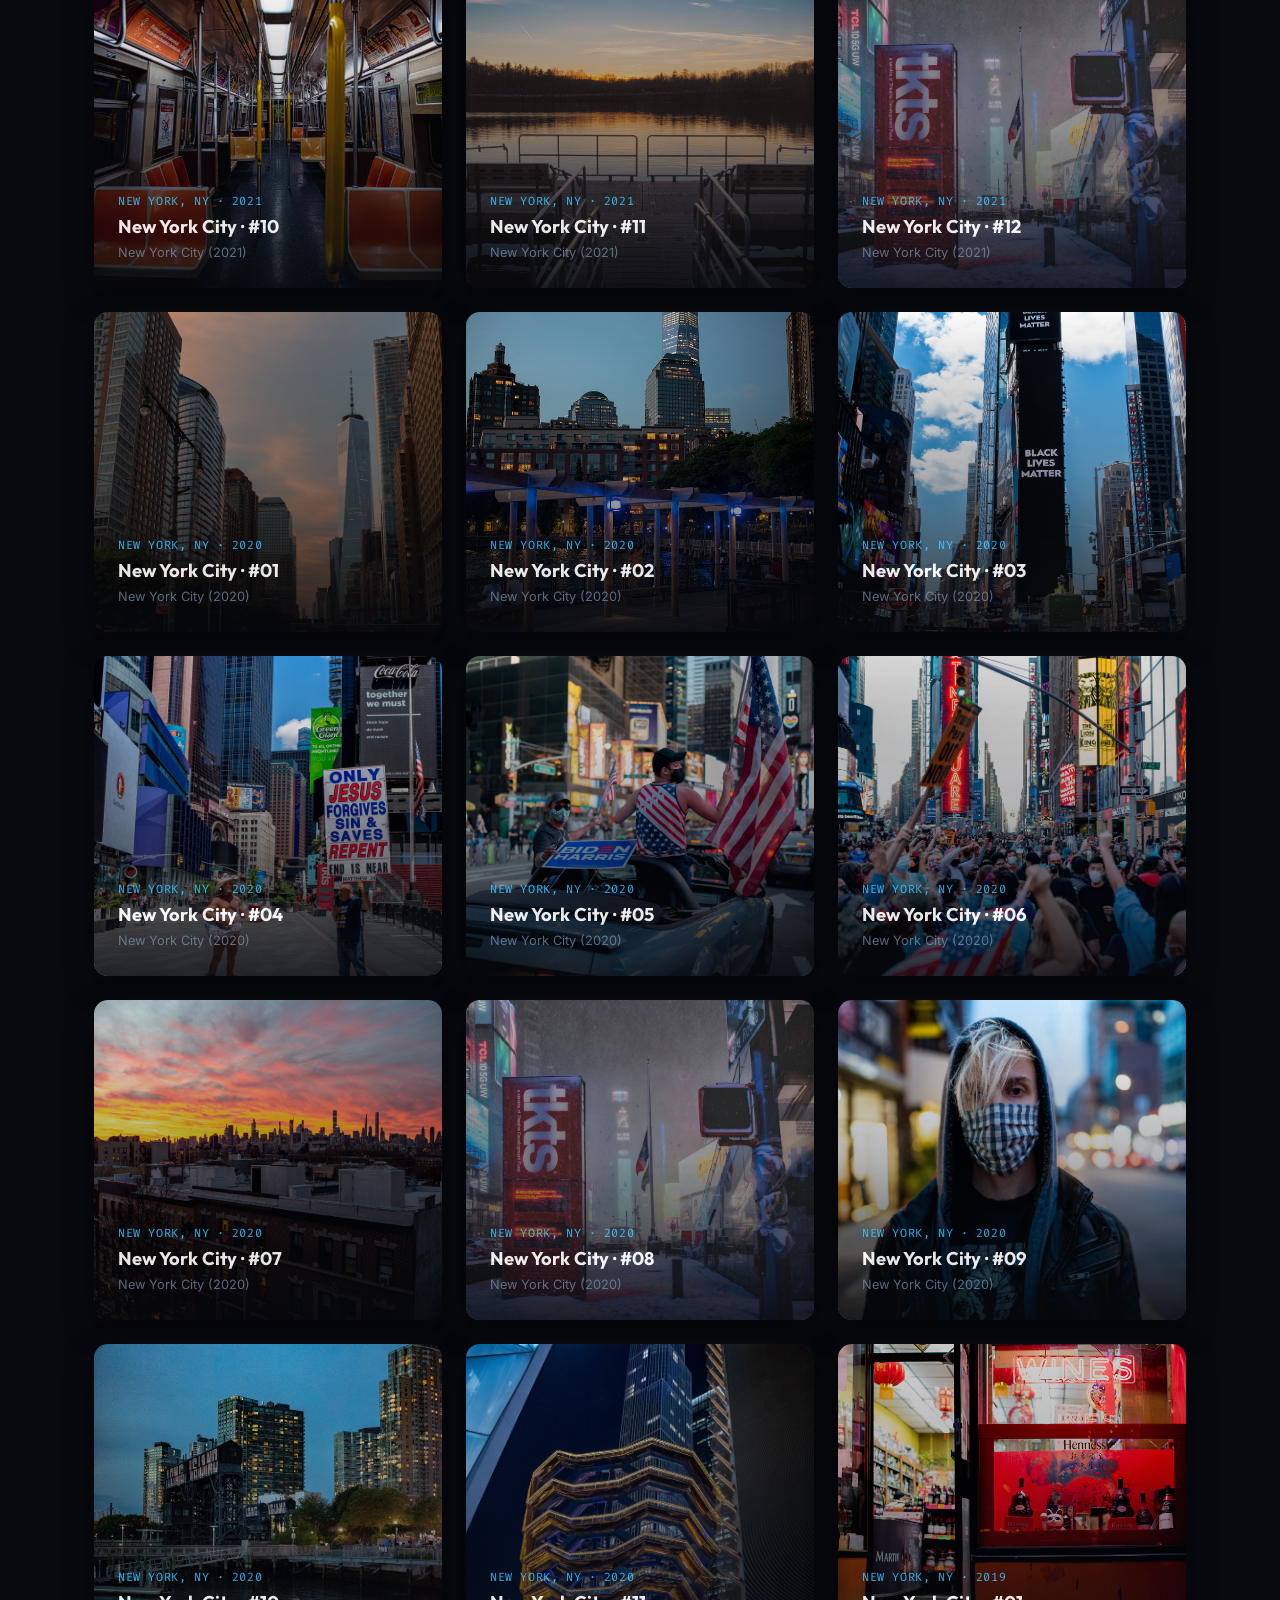
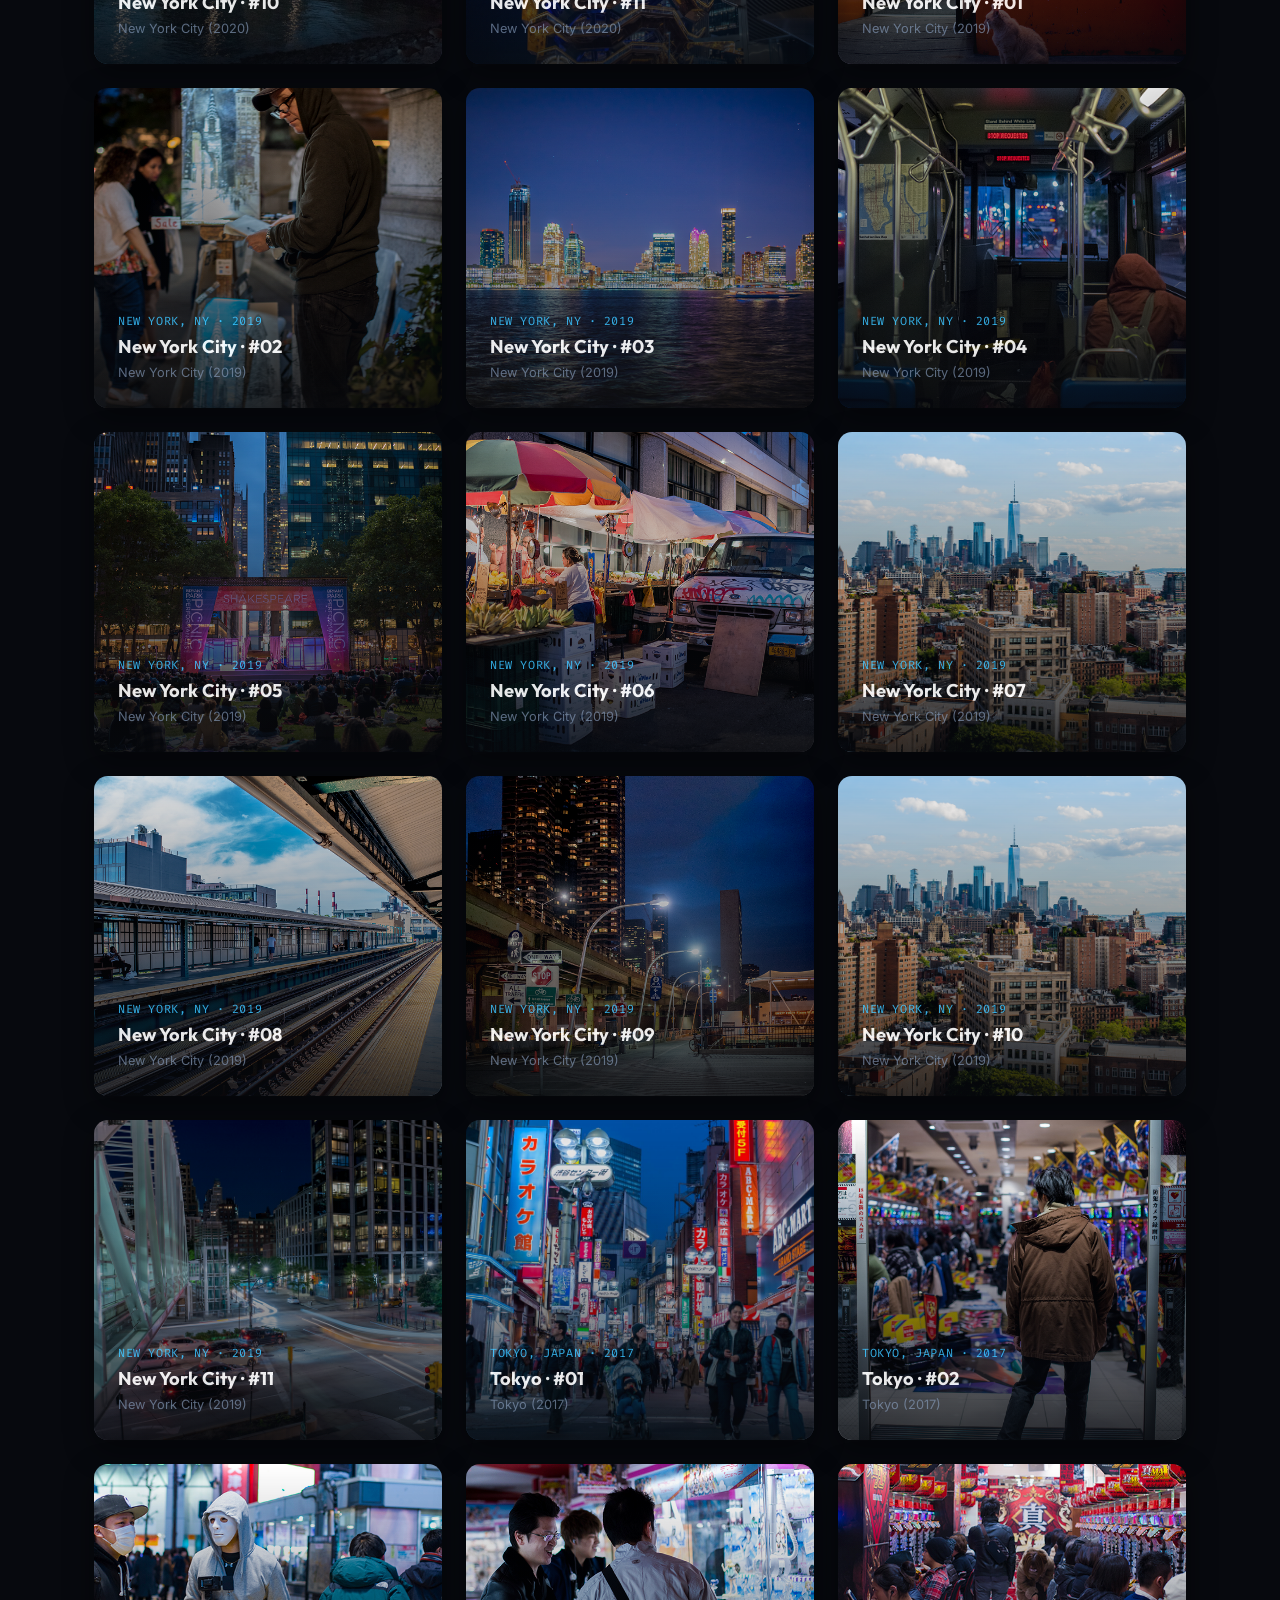
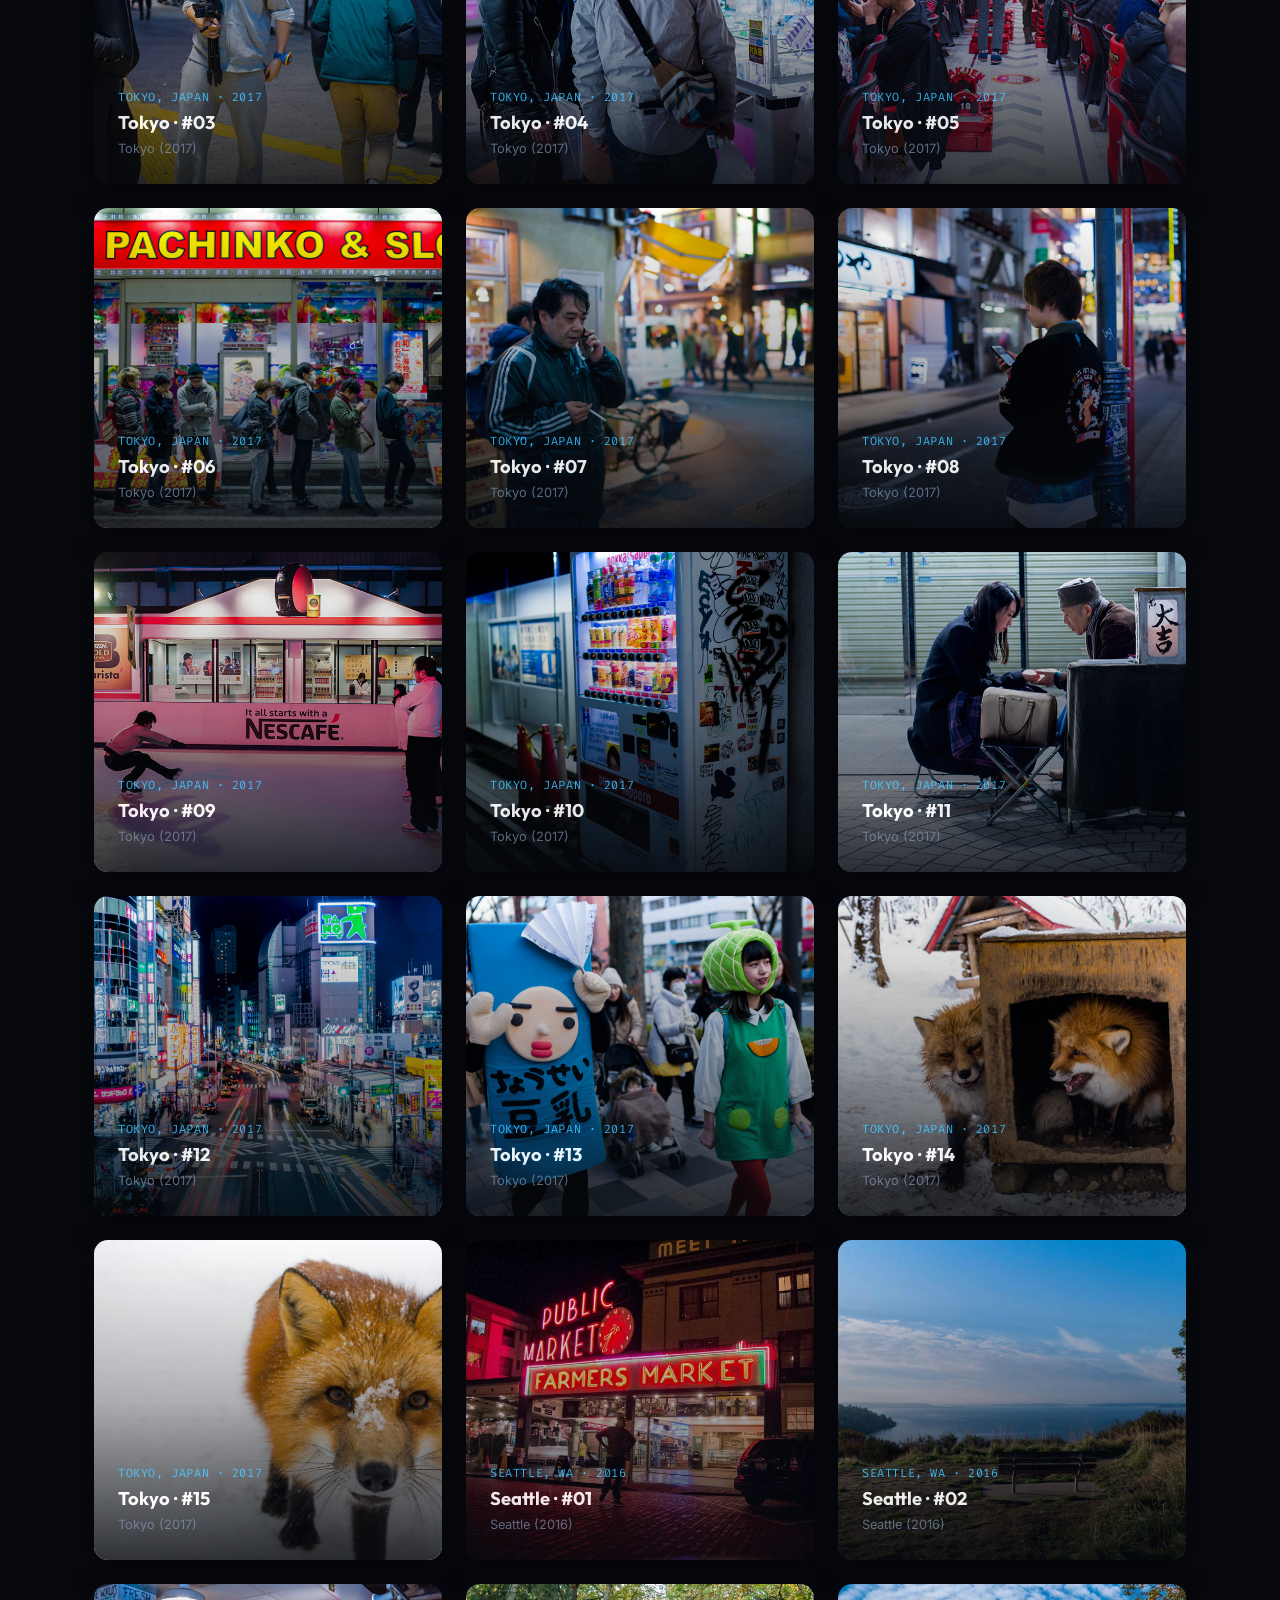
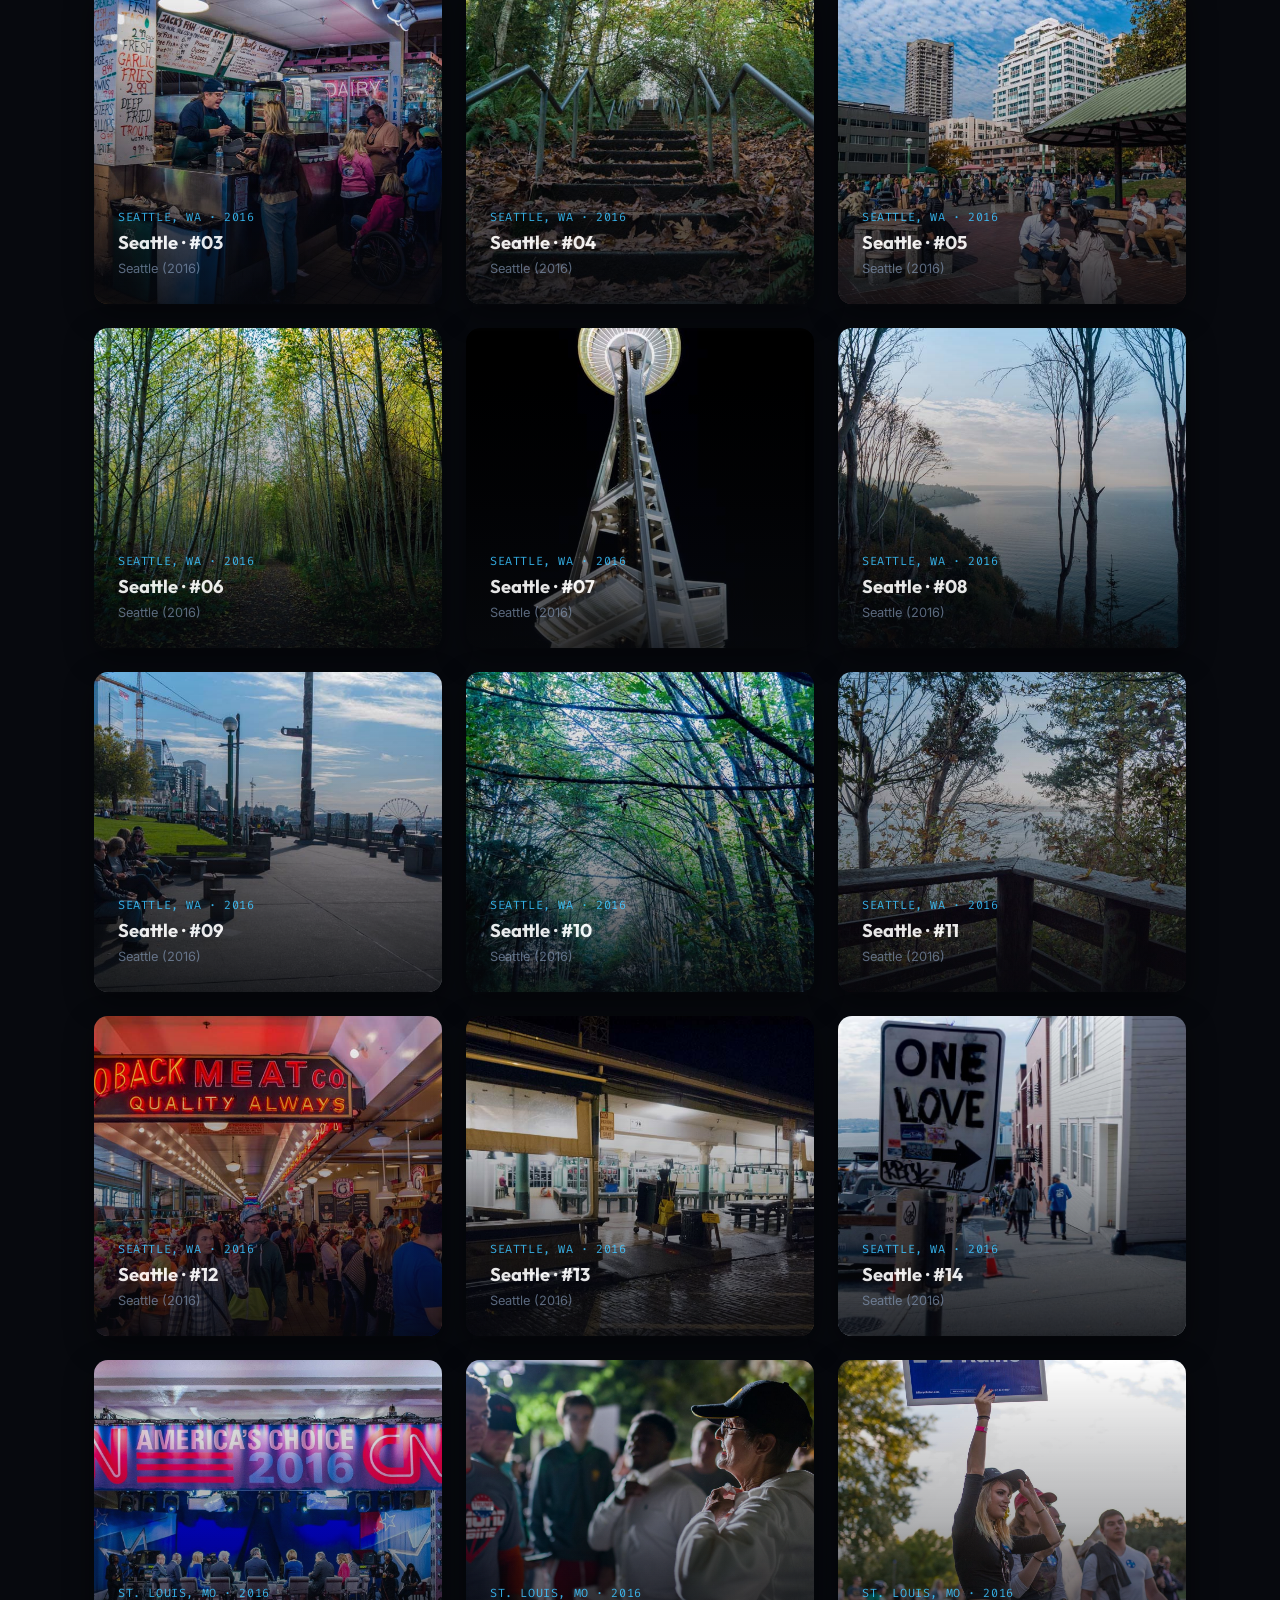
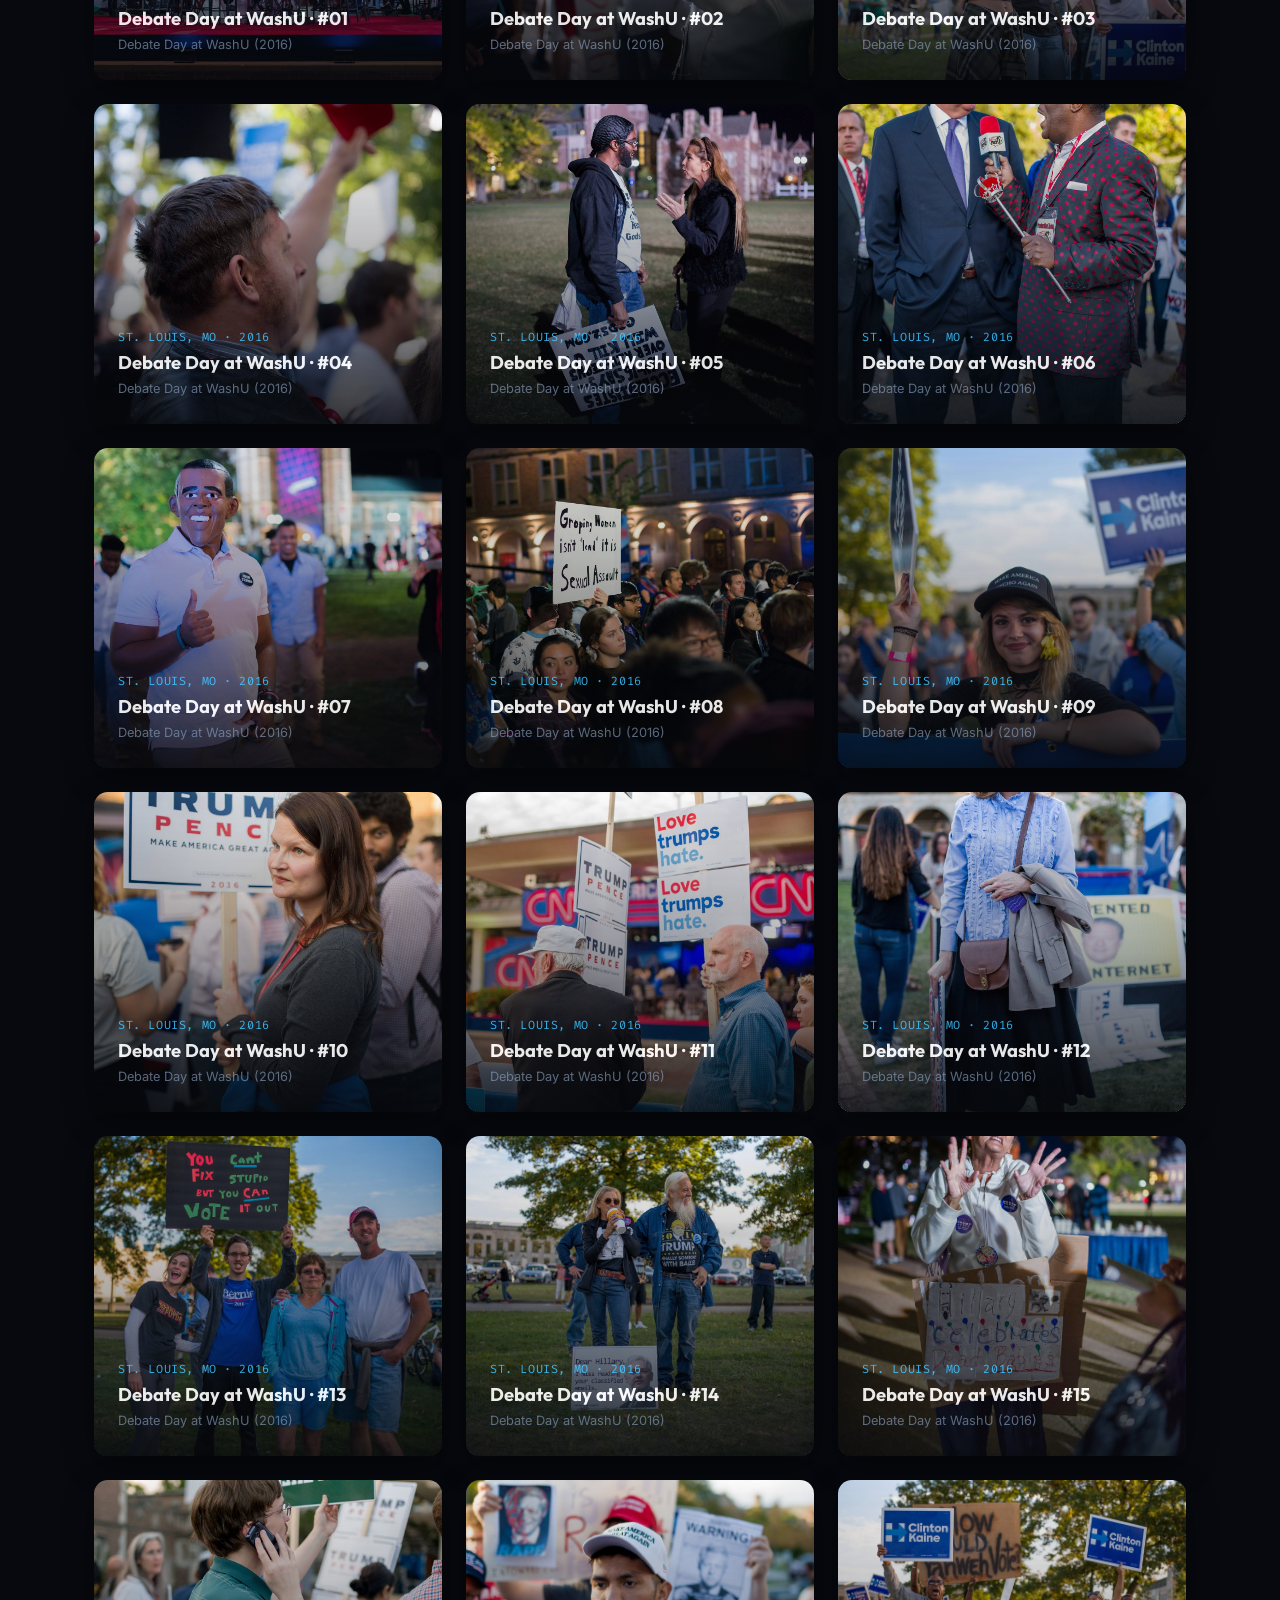
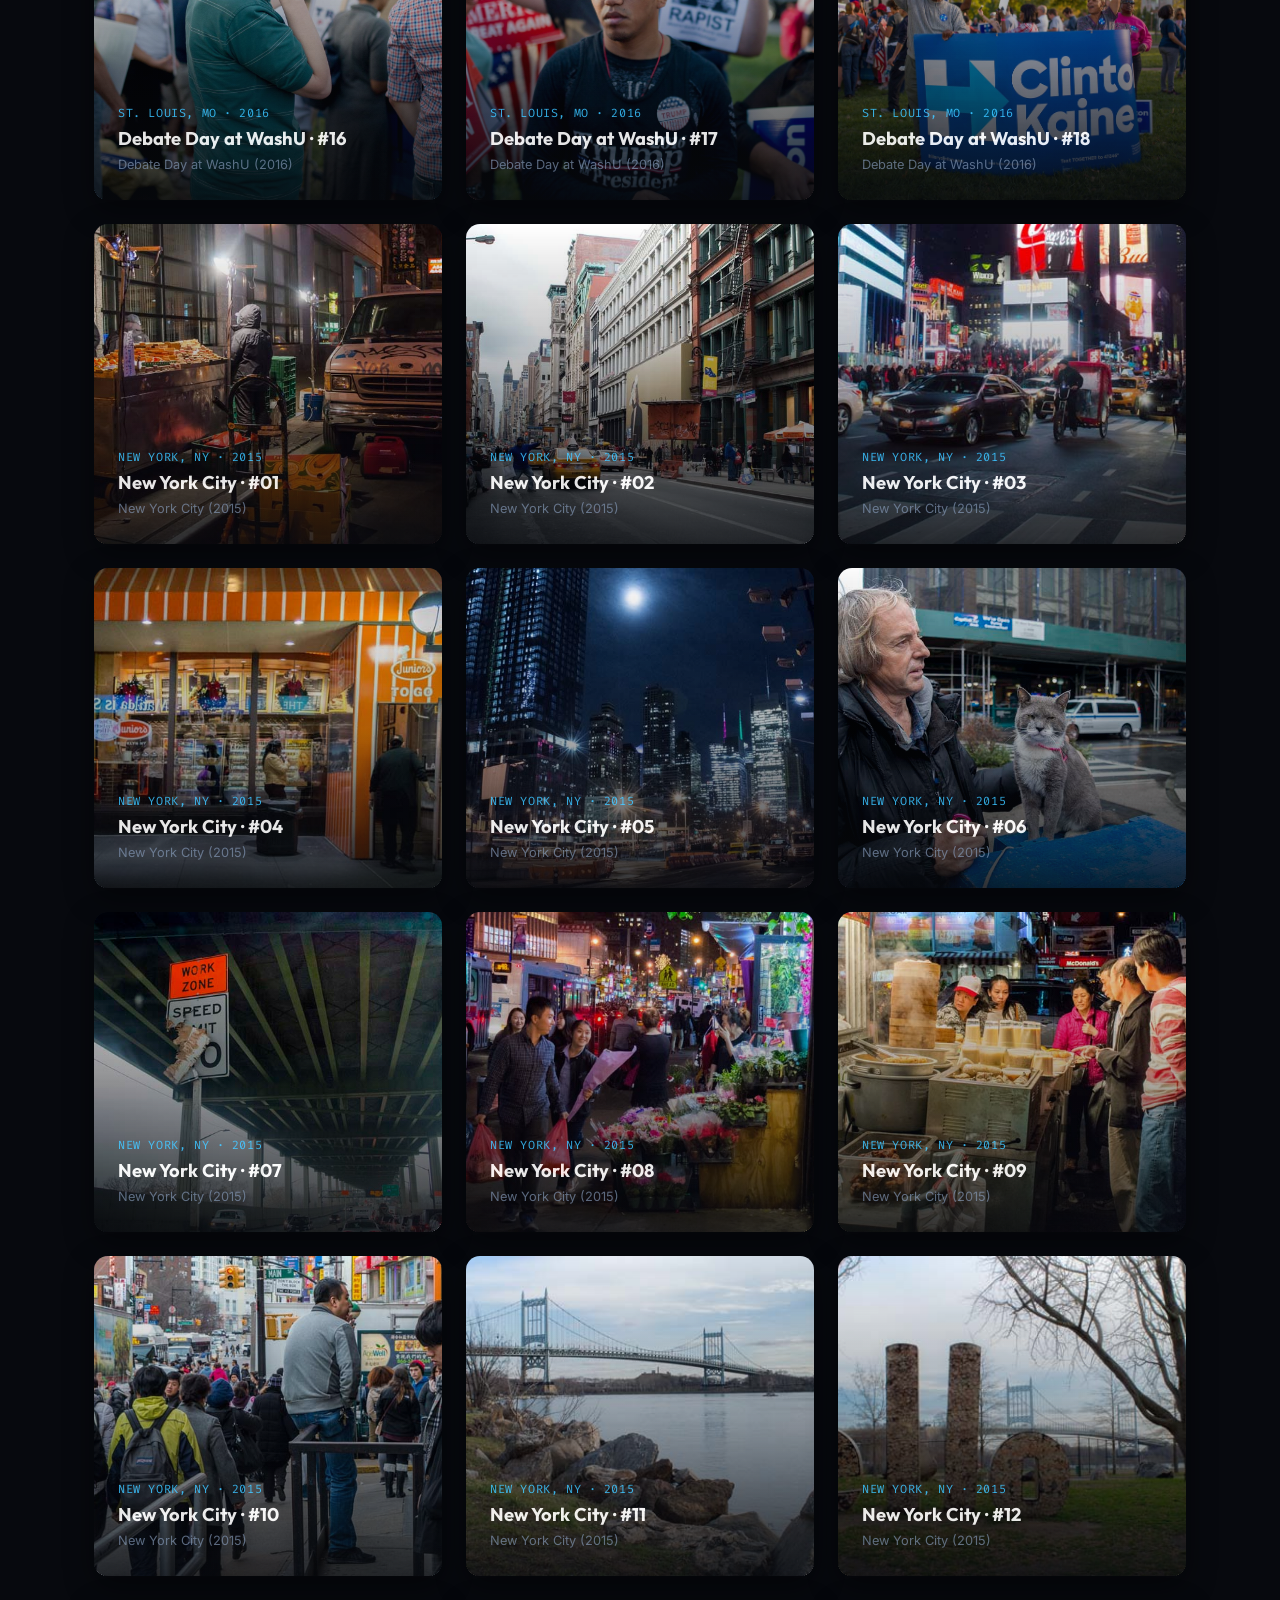
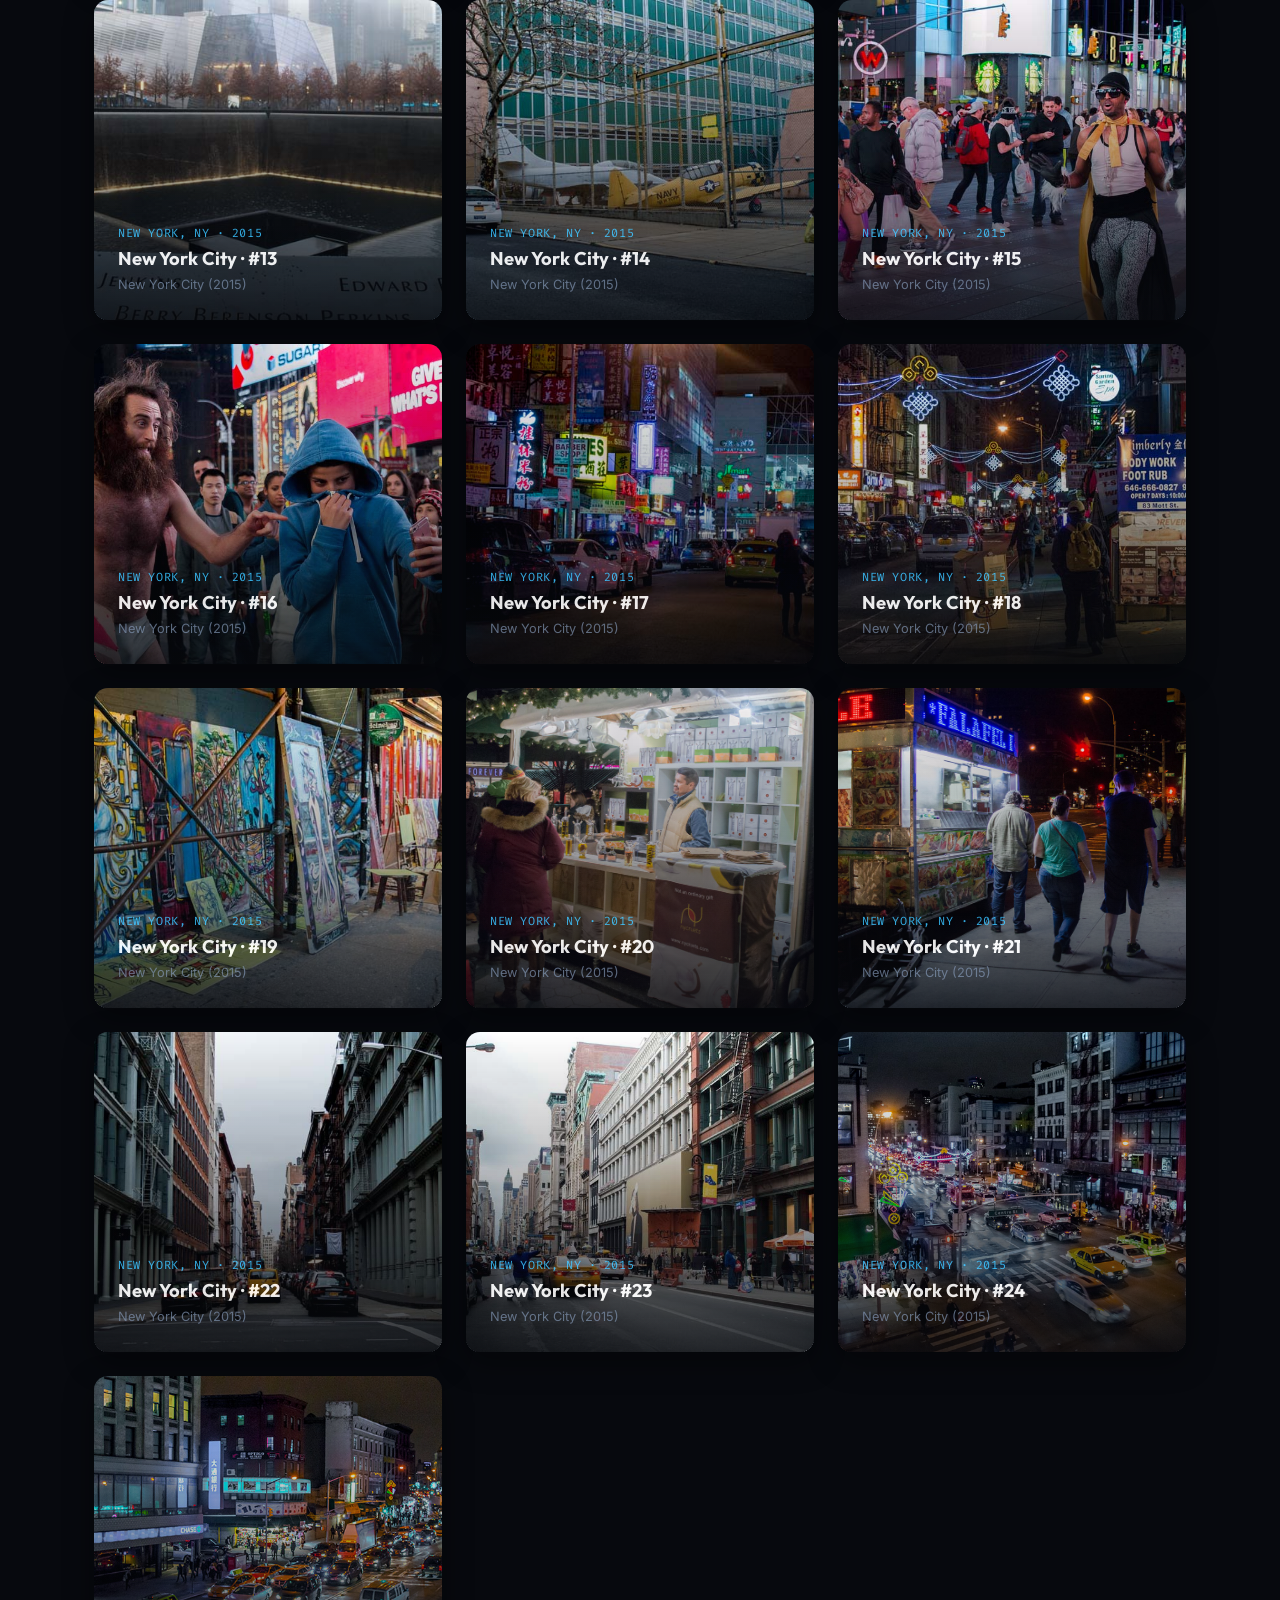
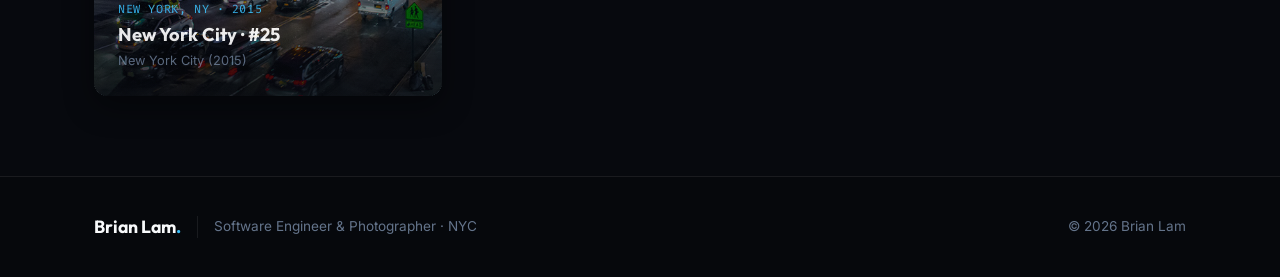
==== commit c3f3675a: "Remove unnecessary UI elements" ====
--- a/photography.html
+++ b/photography.html
@@ -123,8 +123,8 @@
           <div class="section-tag">Visual Archive</div>
           <h1 class="gallery-hero-title">Through the Lens</h1>
           <p class="gallery-hero-subtitle">
-            A visual journal across New York City, Tokyo, Chicago, Seattle, and St. Louis.
-            <span class="total-badge" id="total-badge">123 Captures</span>
+            A visual journal across New York City, Tokyo, Seattle, and St. Louis.
+            <span class="total-badge" id="total-badge">106 Captures</span>
           </p>
         </div>
 
@@ -146,14 +146,6 @@
             </div>
           </button>
 
-          <button class="album-card glass-panel" data-filter-series="chicago">
-            <span class="album-icon">🌊</span>
-            <div class="album-info">
-              <strong class="album-name">Chicago</strong>
-              <span class="album-count">17 photos · 2016</span>
-            </div>
-          </button>
-
           <button class="album-card glass-panel" data-filter-series="seattle">
             <span class="album-icon">🌲</span>
             <div class="album-info">
@@ -174,17 +166,16 @@
         <!-- Filter Bar -->
         <div class="gallery-filter-bar" id="gallery-filters">
           <button class="gallery-filter-btn active" data-filter="all">All Photos (<span
-              id="count-all">123</span>)</button>
+              id="count-all">106</span>)</button>
           <button class="gallery-filter-btn" data-filter="nyc">NYC (59)</button>
           <button class="gallery-filter-btn" data-filter="tokyo">Tokyo (15)</button>
-          <button class="gallery-filter-btn" data-filter="chicago">Chicago (17)</button>
           <button class="gallery-filter-btn" data-filter="seattle">Seattle (14)</button>
           <button class="gallery-filter-btn" data-filter="washu">Debate Day (18)</button>
         </div>
 
         <!-- Filter Status Feedback -->
         <div class="gallery-status-bar">
-          <span class="current-filter-label" id="current-filter-label">Showing all 123 photographs</span>
+          <span class="current-filter-label" id="current-filter-label">Showing all 106 photographs</span>
         </div>
 
         <!-- Full Photography Grid -->
--- a/style.css
+++ b/style.css
@@ -485,32 +485,6 @@
   gap: 48px;
 }
 
-.badge-status-pill {
-  display: inline-flex;
-  align-items: center;
-  gap: 10px;
-  background: rgba(16, 185, 129, 0.08);
-  border: 1px solid rgba(16, 185, 129, 0.25);
-  border-radius: var(--radius-pill);
-  padding: 8px 18px;
-  margin-bottom: 24px;
-  font-size: 0.92rem;
-  color: #e2e8f0;
-}
-
-.status-indicator {
-  width: 8px;
-  height: 8px;
-  border-radius: 50%;
-  background-color: var(--accent-green);
-  box-shadow: 0 0 10px var(--accent-green);
-  animation: pulse-glow 2s infinite ease-in-out;
-}
-
-@keyframes pulse-glow {
-  0%, 100% { opacity: 1; transform: scale(1); }
-  50% { opacity: 0.4; transform: scale(1.3); }
-}
 
 .hero-title {
   font-family: var(--font-display);
@@ -1404,11 +1378,6 @@
     text-align: center;
   }
 
-  .badge-status-pill {
-    margin-left: auto;
-    margin-right: auto;
-  }
-
   .hero-description, .secondary-bio {
     margin-left: auto;
     margin-right: auto;
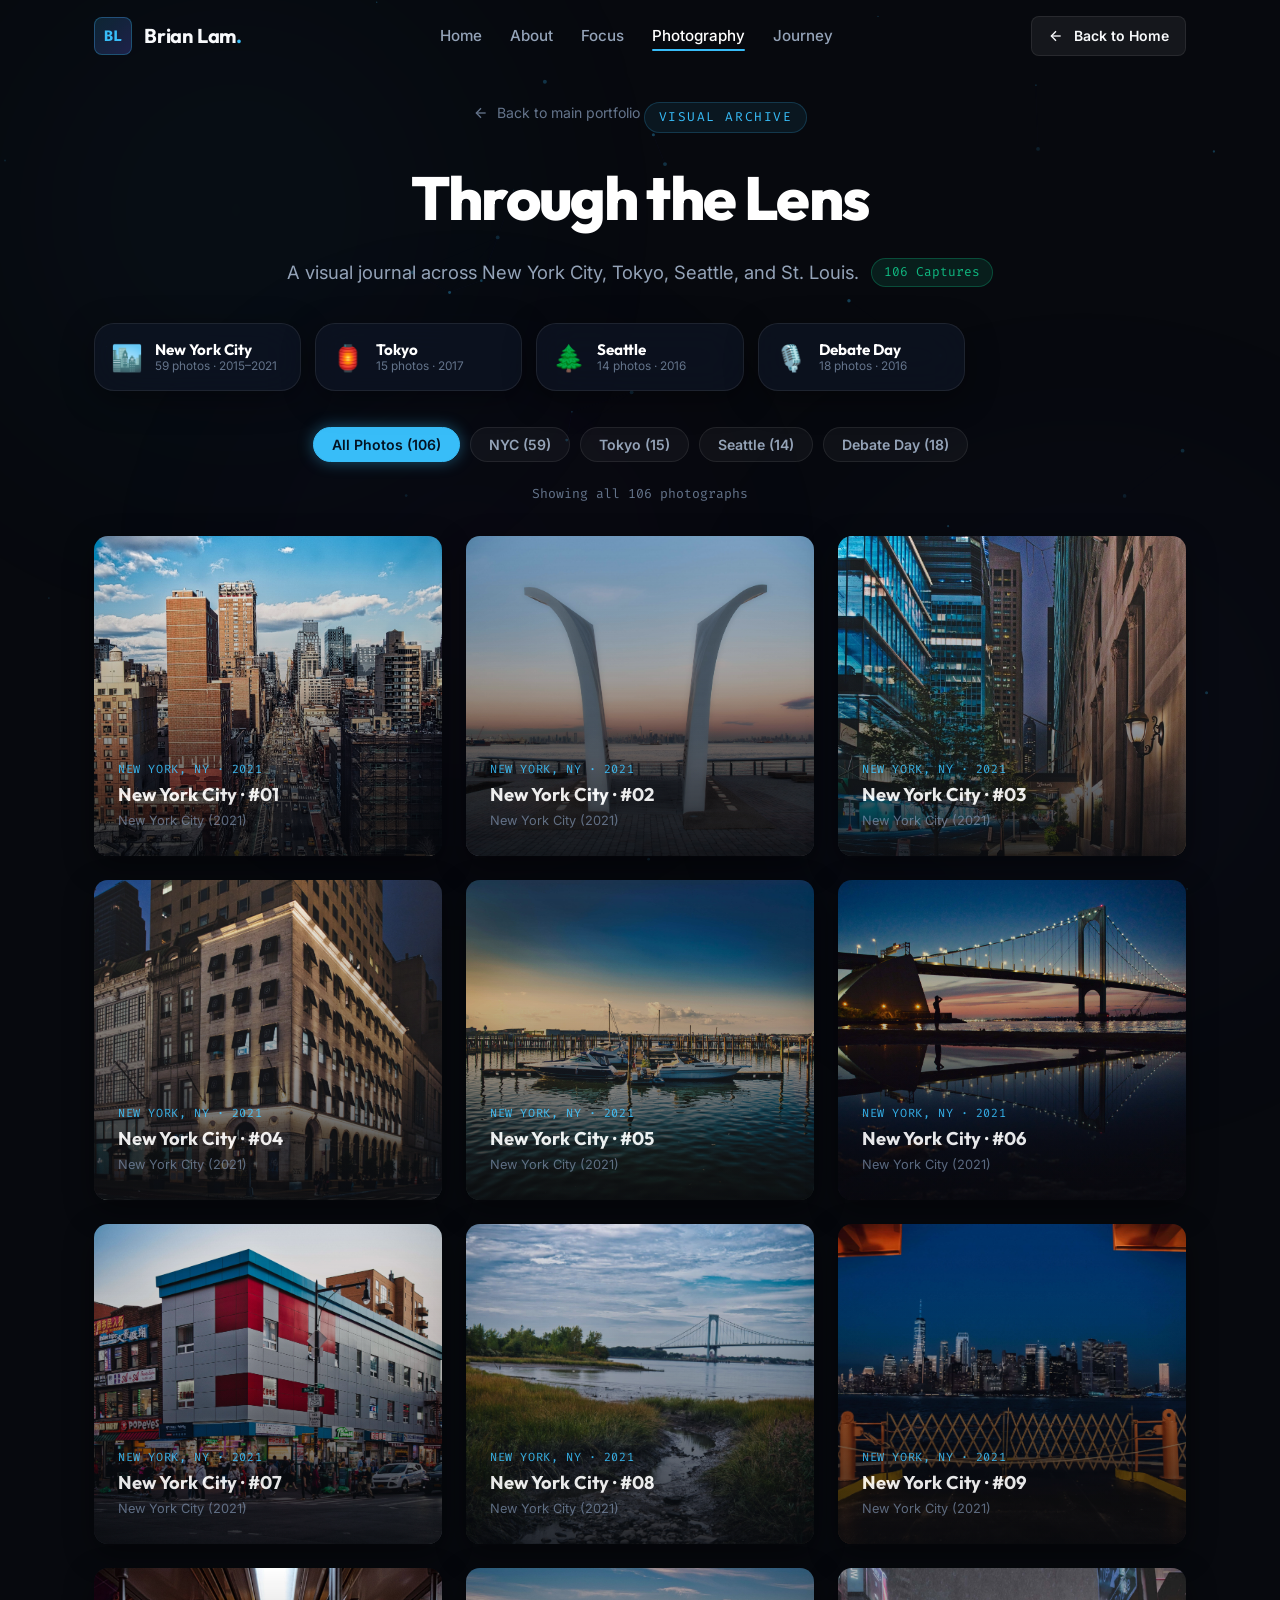
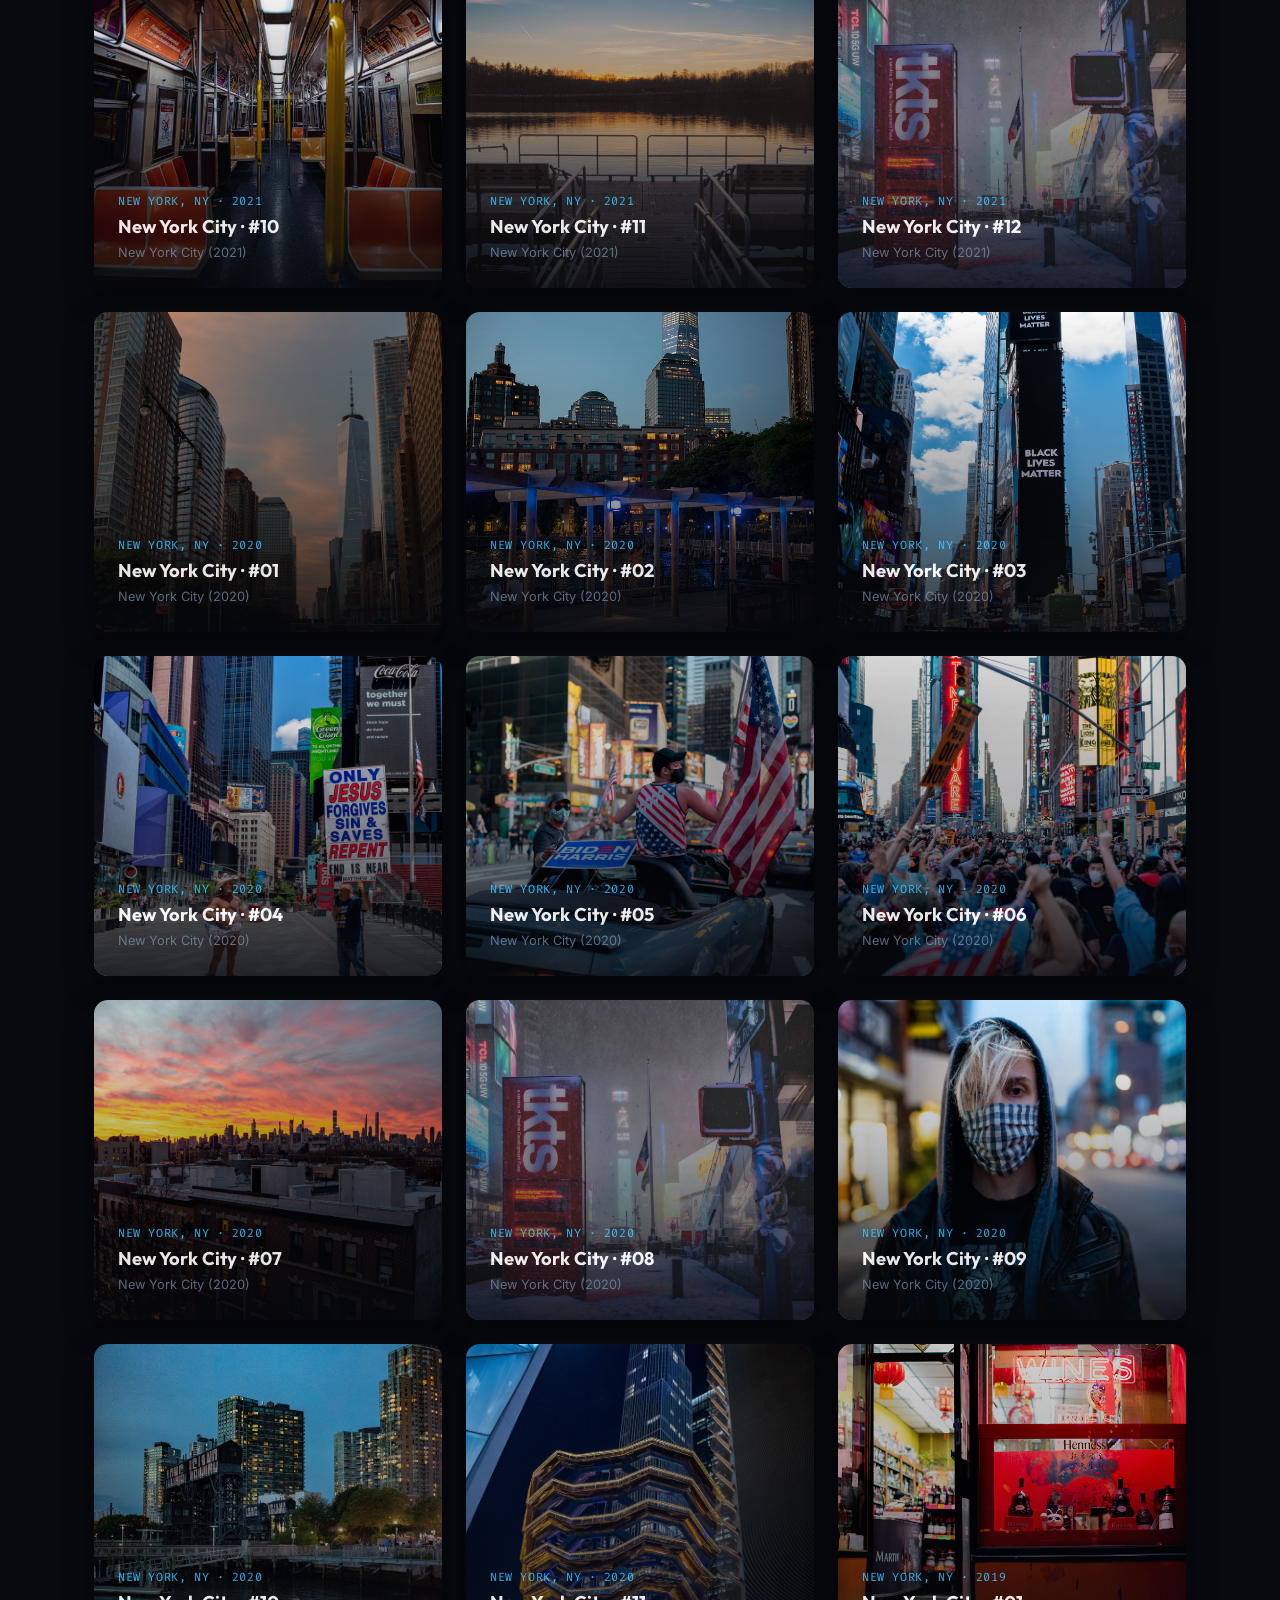
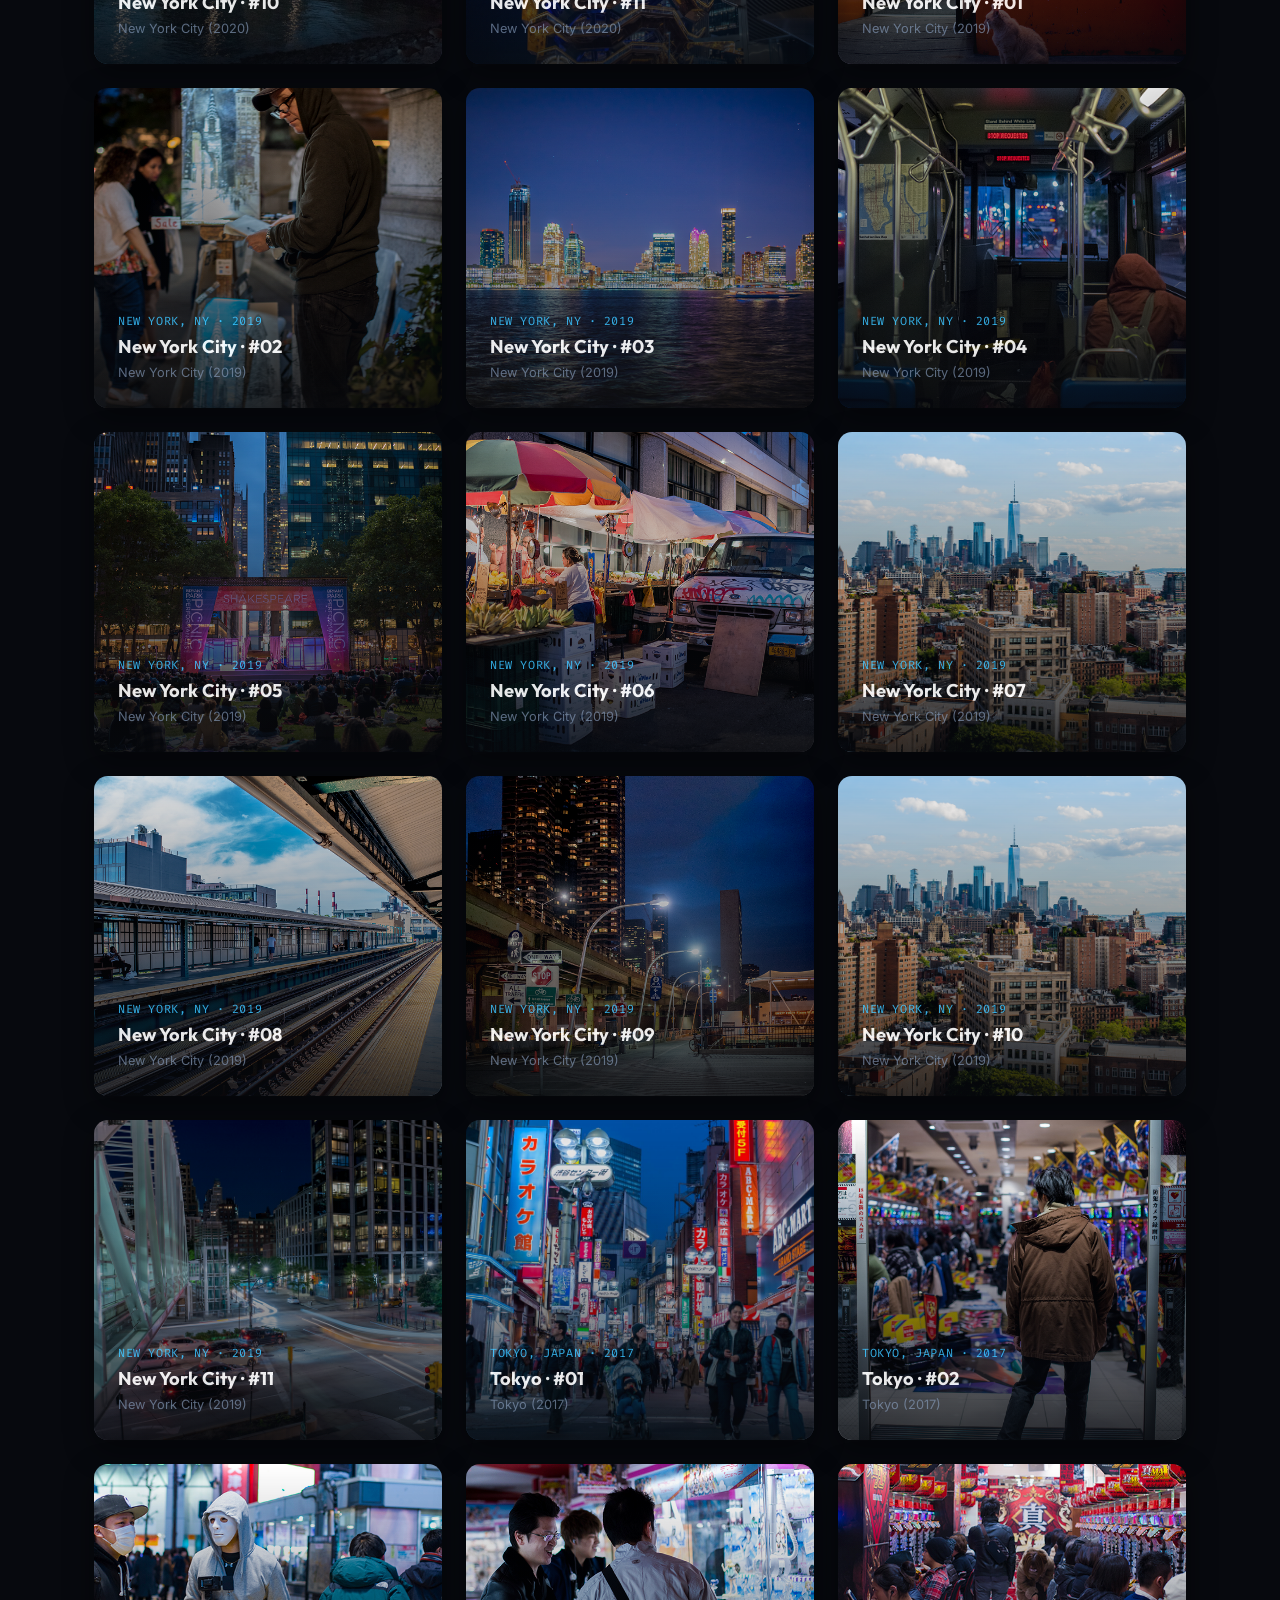
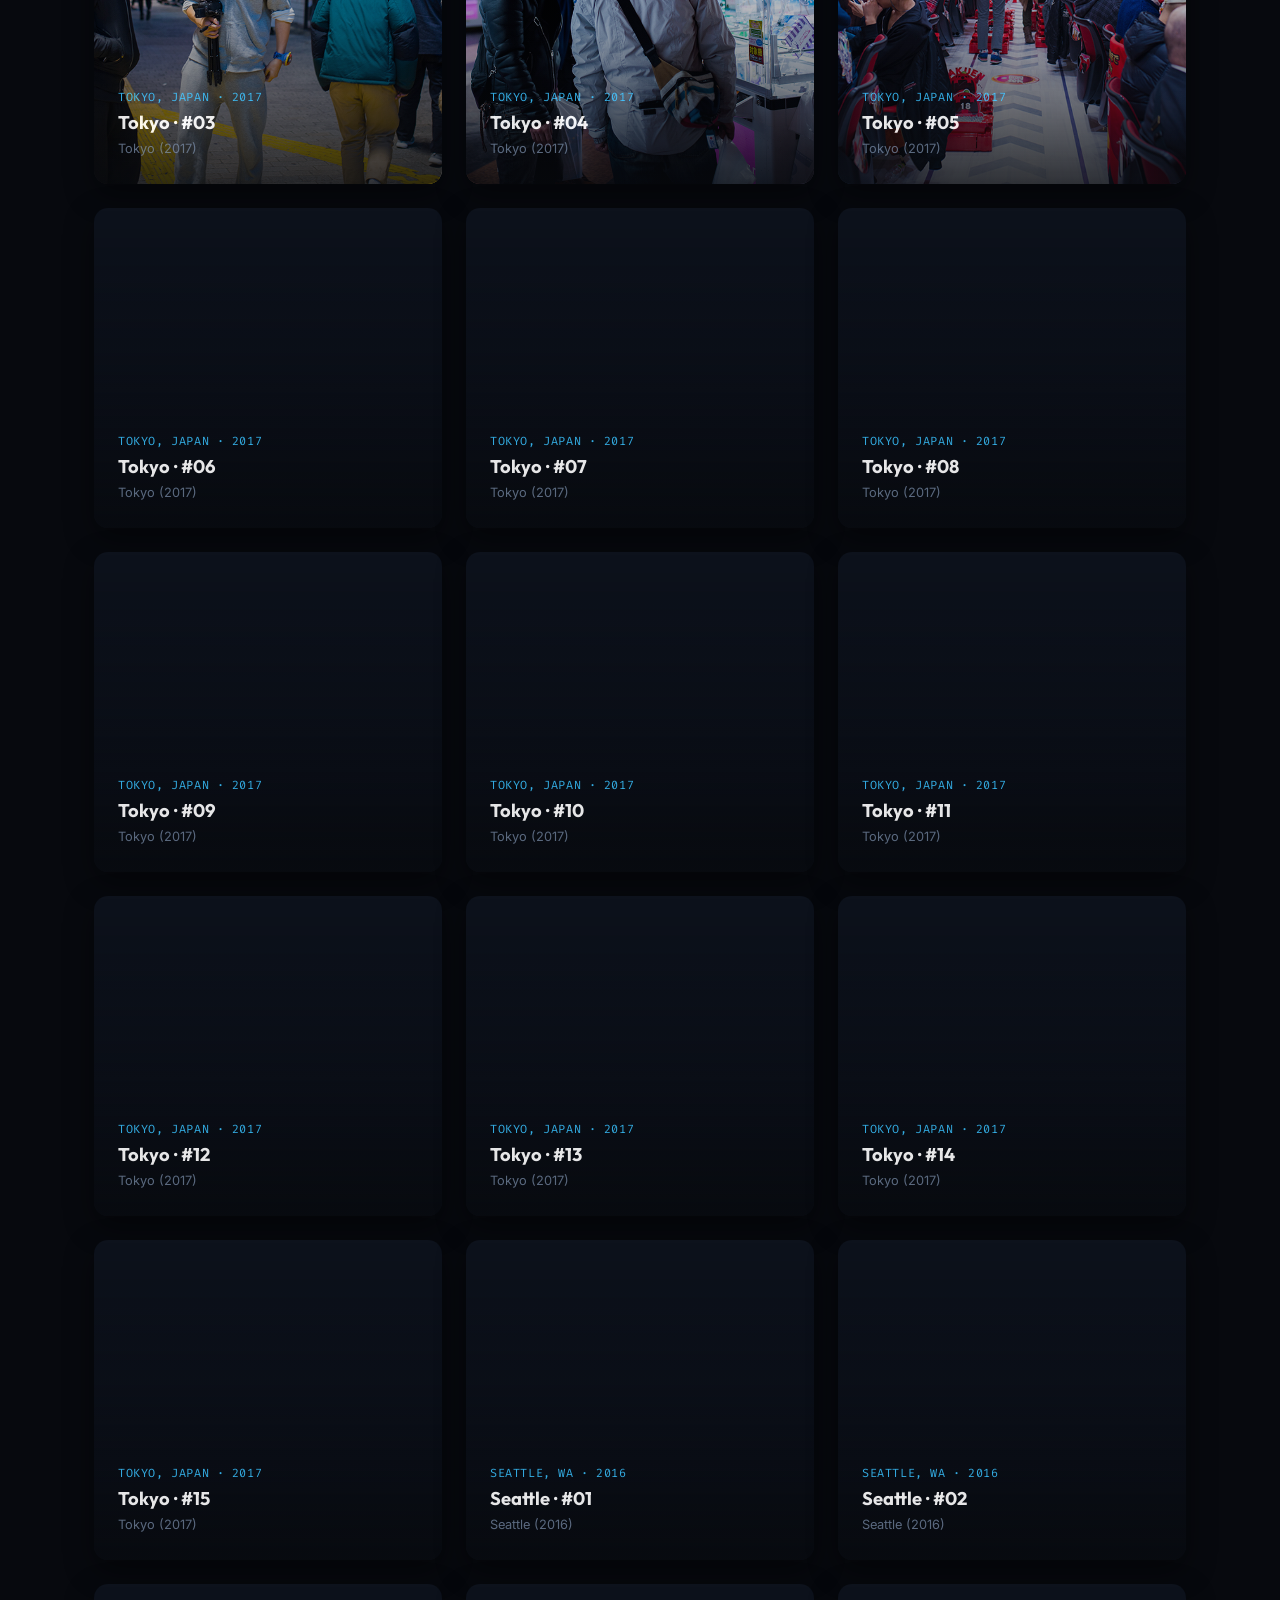
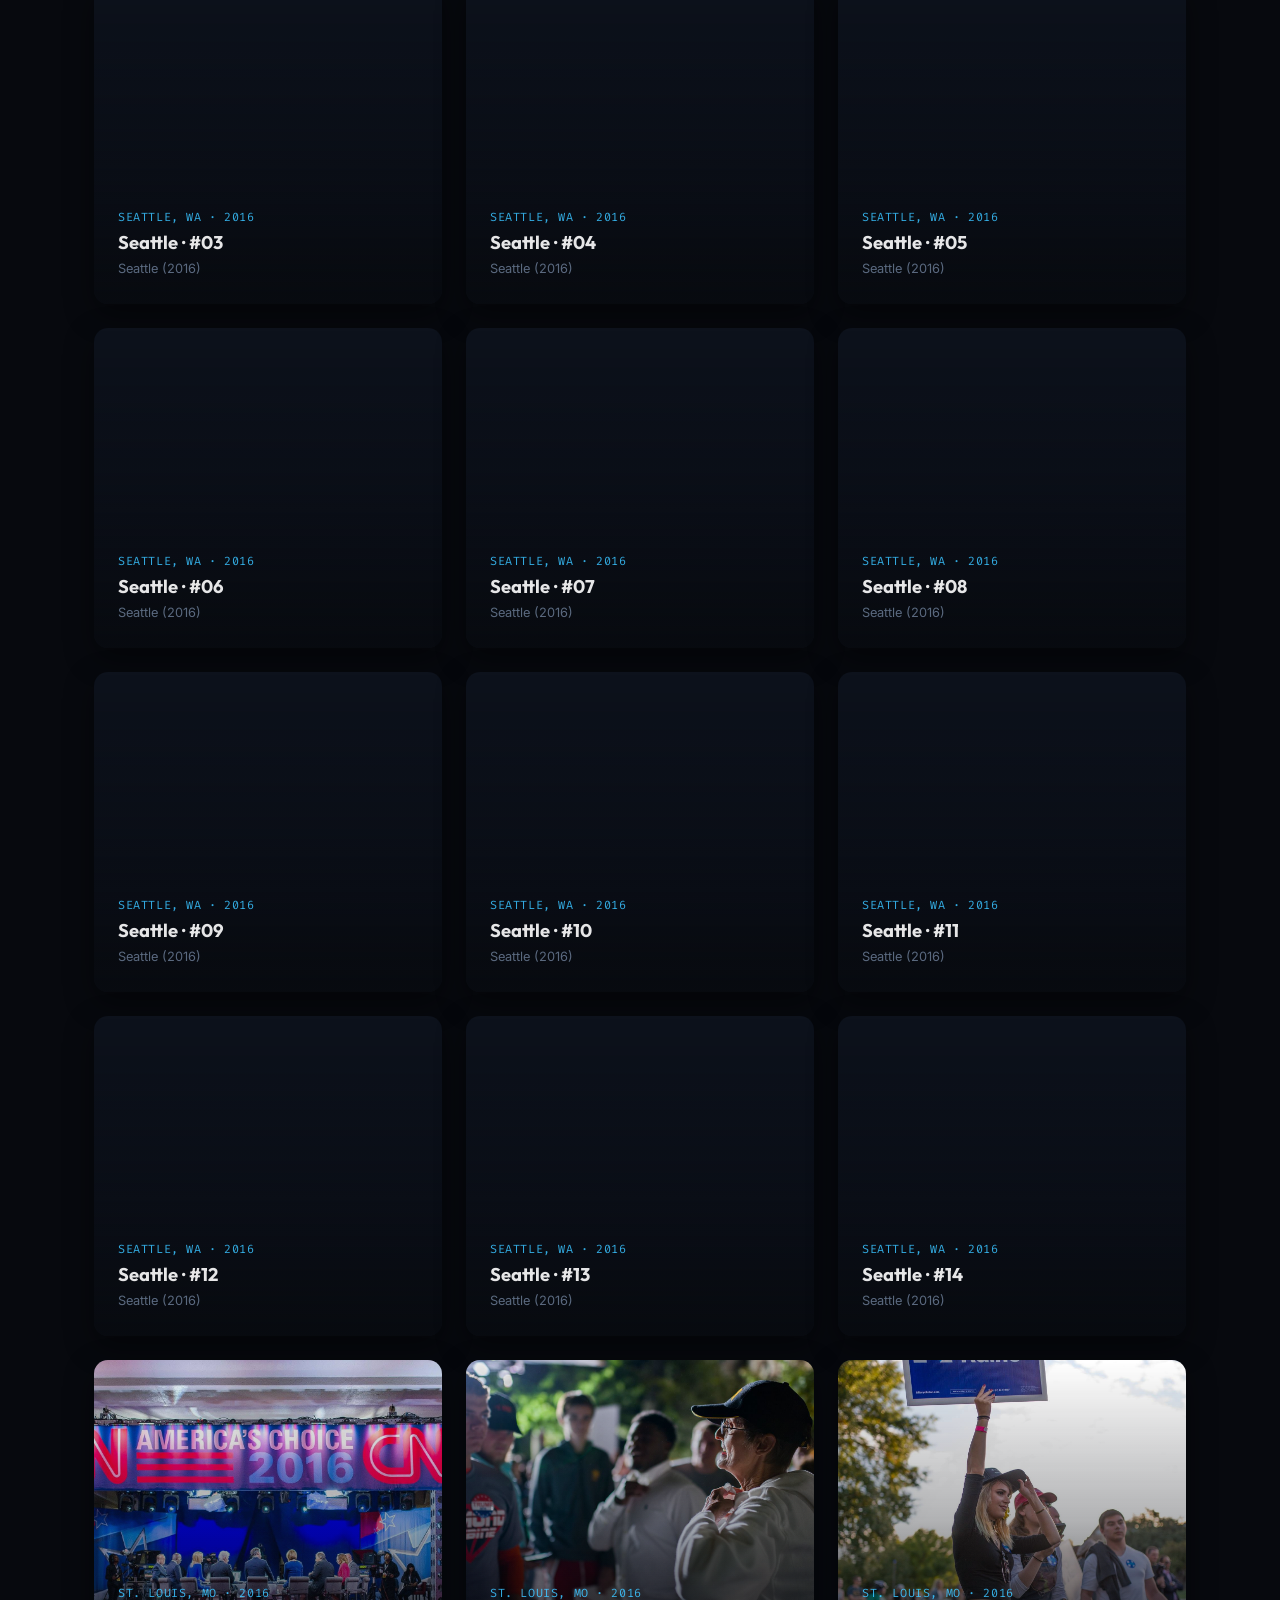
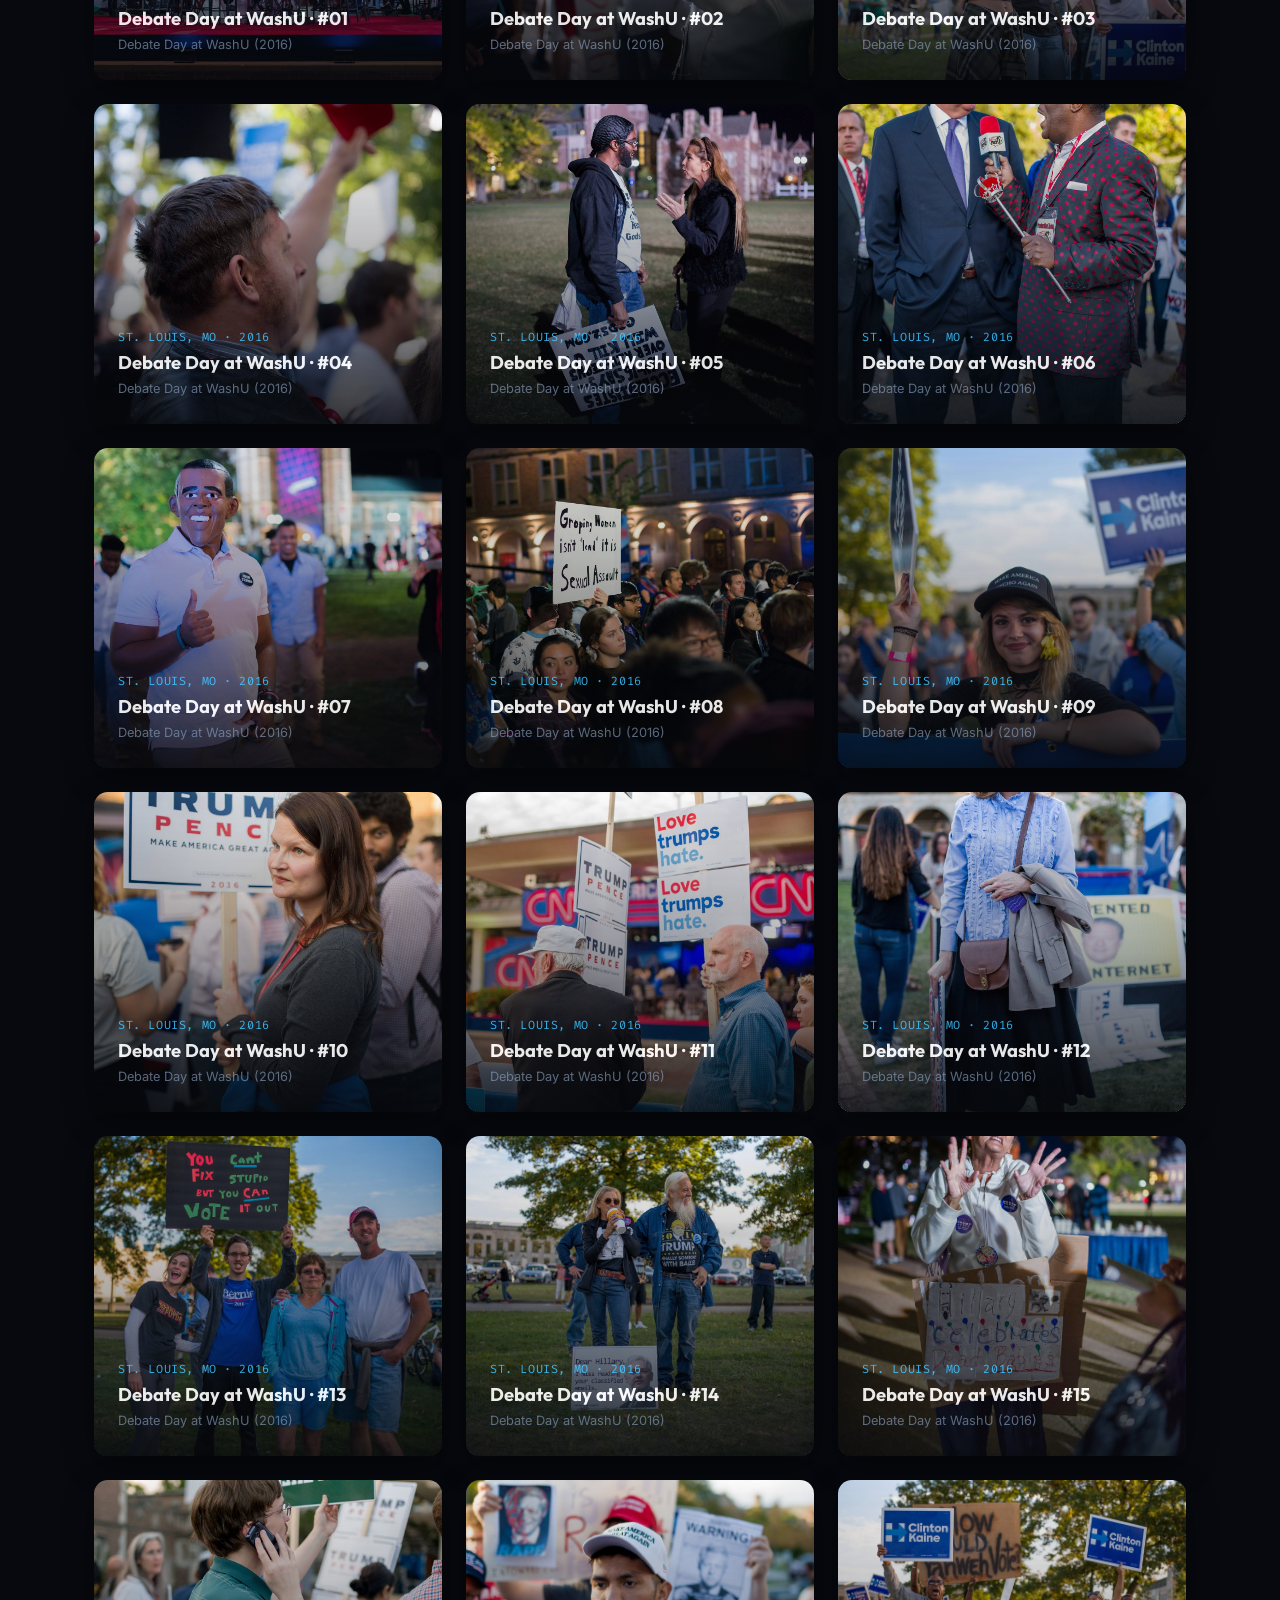
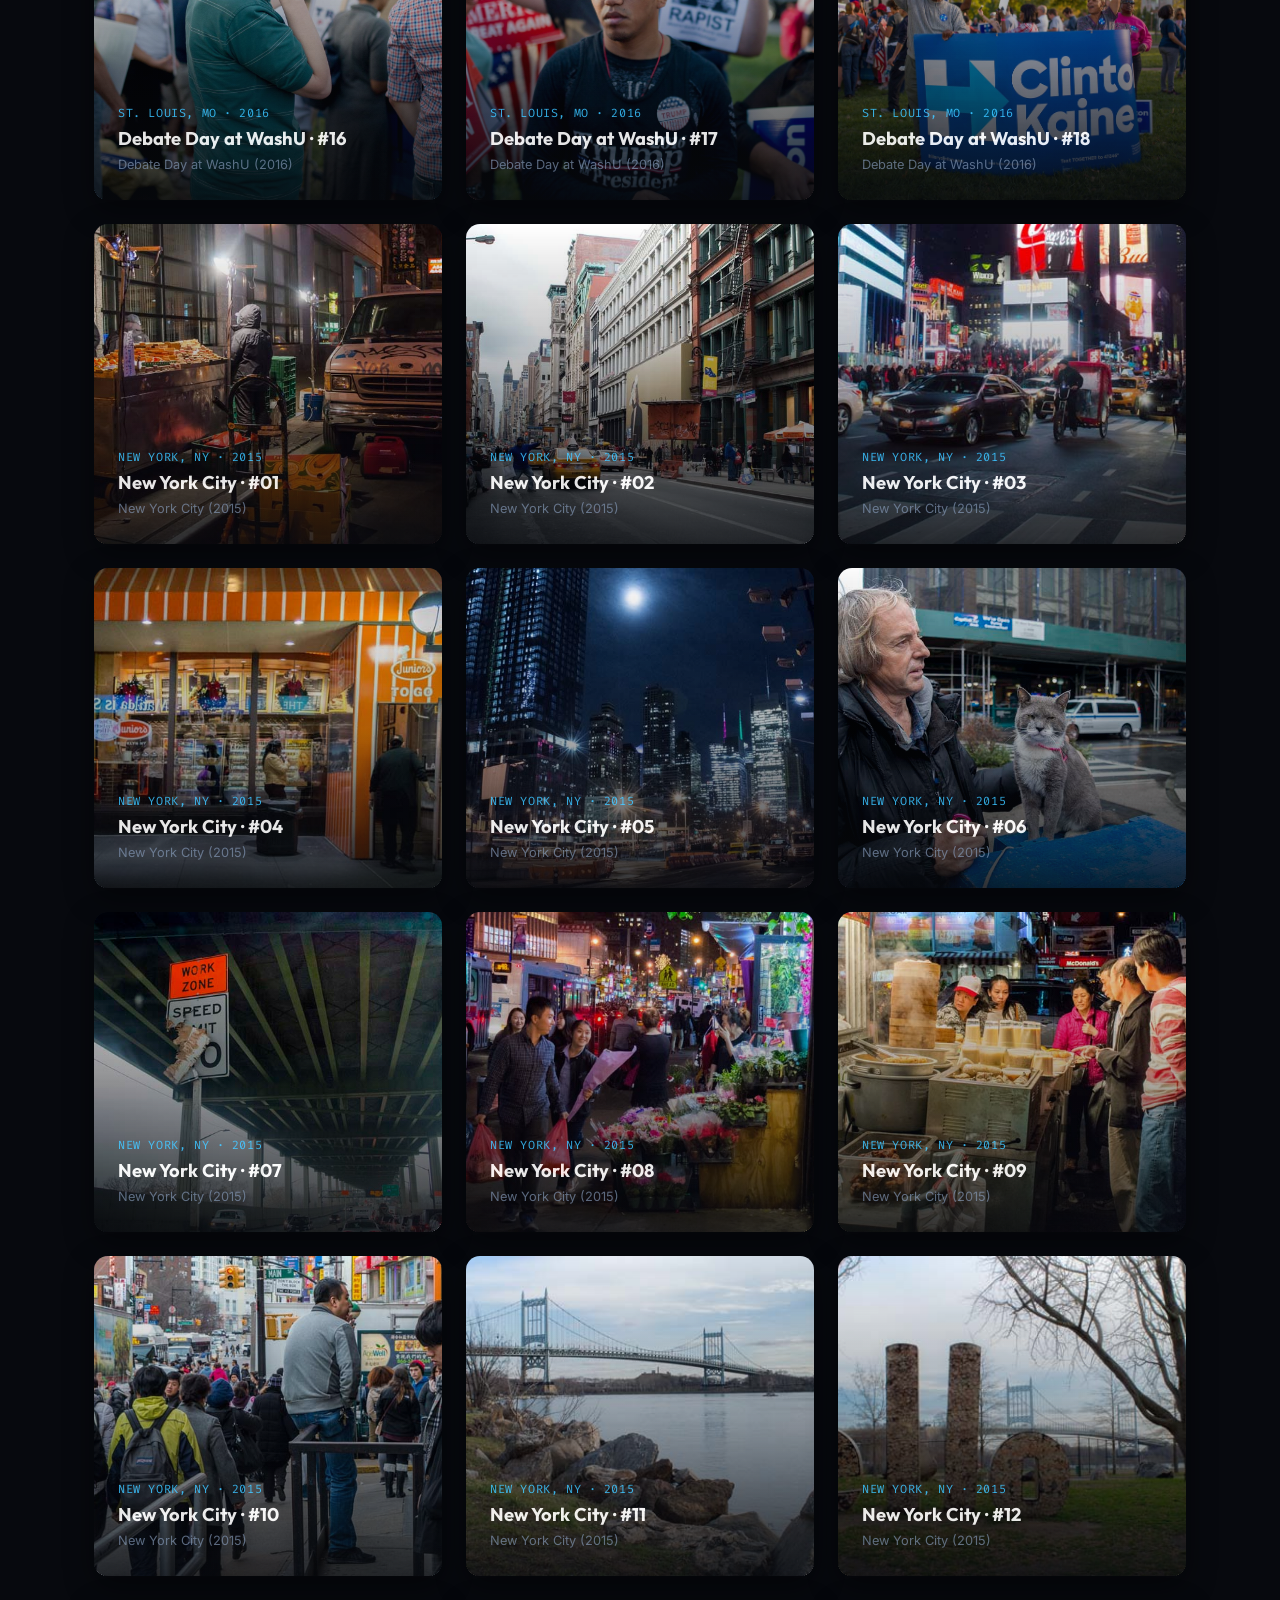
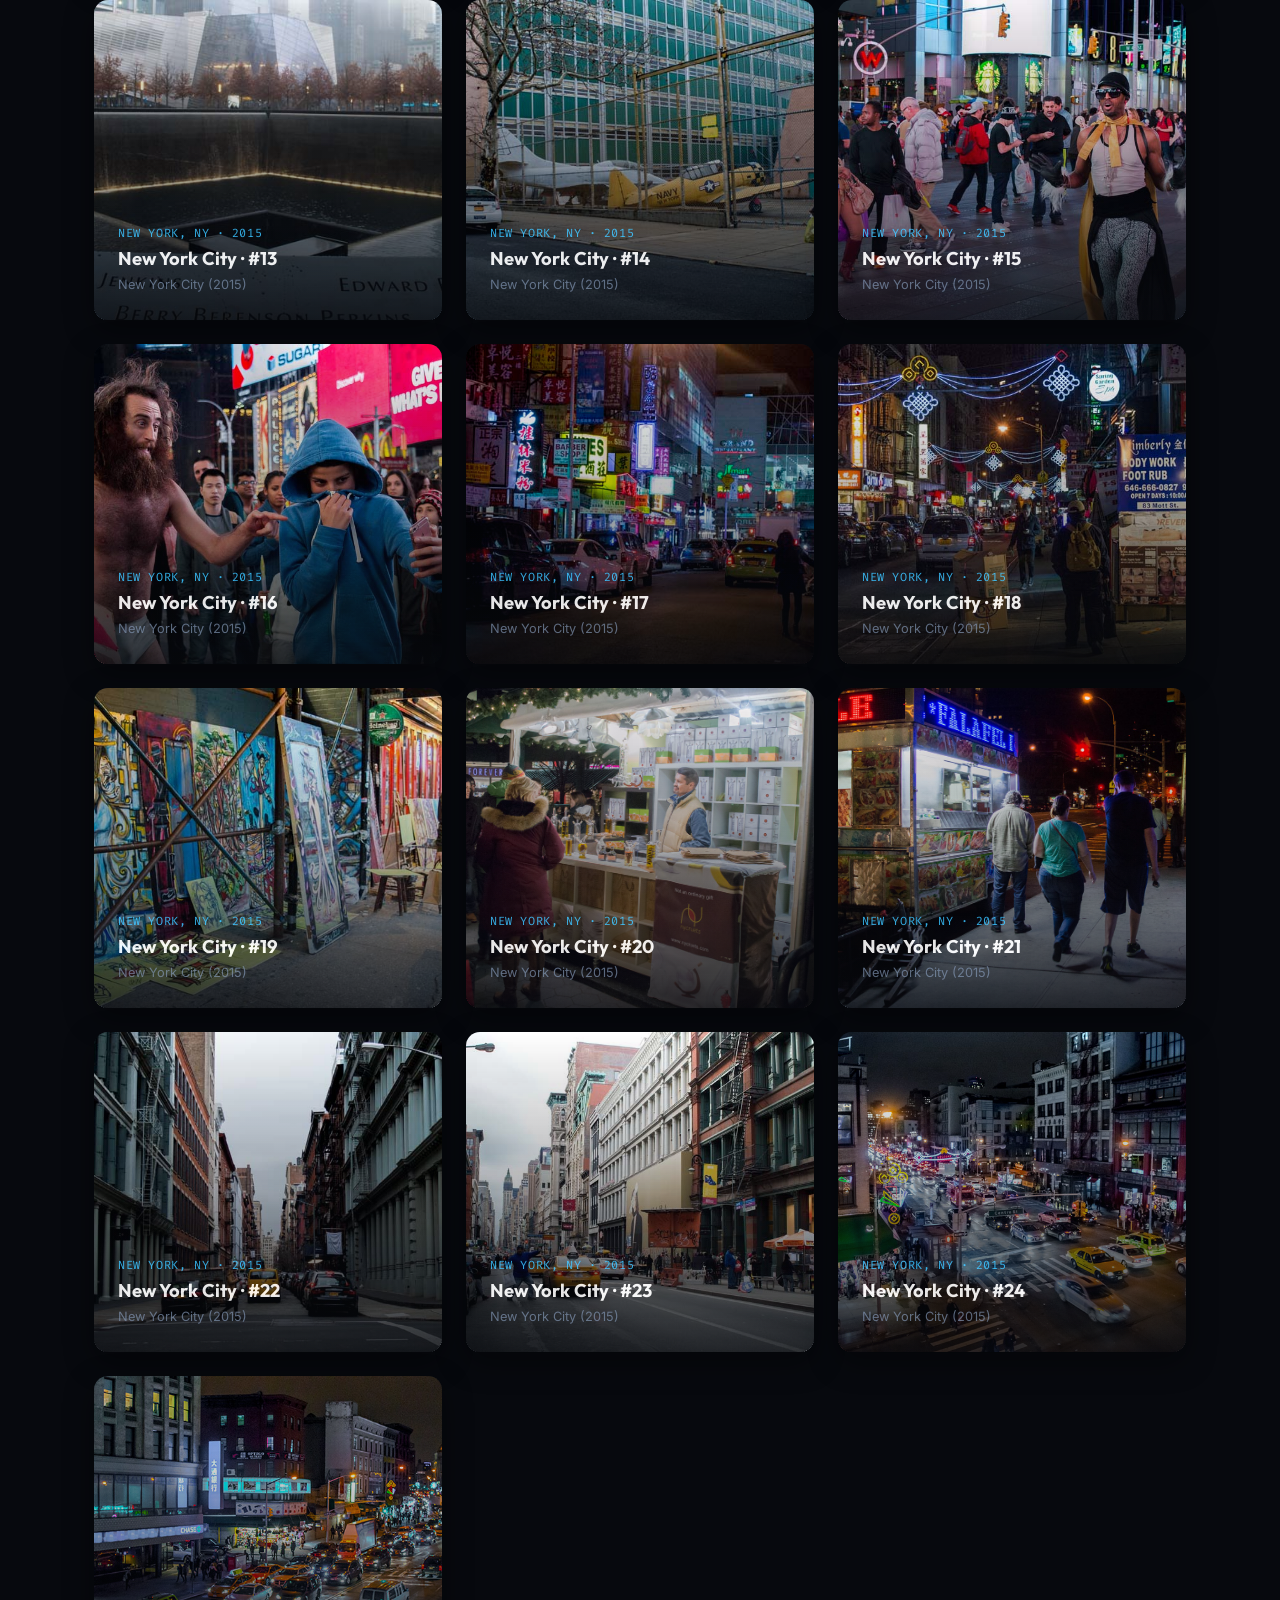
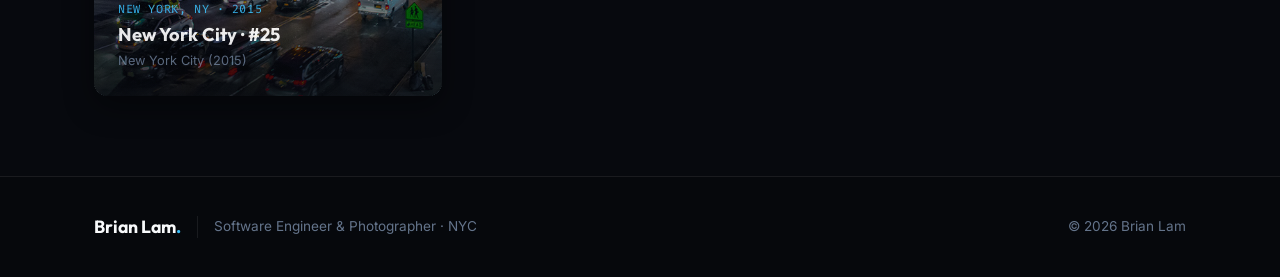
==== commit 768da59c: "Content updates" ====
--- a/photography.html
+++ b/photography.html
@@ -8,14 +8,14 @@
 
   <title>Photography Archive | Brian Lam</title>
   <meta name="description"
-    content="Visual archive by Brian Lam — Exploring streetscapes, architecture, and atmosphere across New York, Tokyo, Chicago, Seattle, and WashU.">
+    content="Visual archive by Brian Lam — Exploring streetscapes, architecture, and atmosphere across New York, Tokyo, Seattle, and WashU.">
   <meta name="author" content="Brian Lam">
 
   <!-- Open Graph / Meta -->
   <meta property="og:type" content="website">
   <meta property="og:title" content="Photography Archive | Brian Lam">
   <meta property="og:description"
-    content="123 captures across New York, Tokyo, Chicago, Seattle, and WashU (2015–2021).">
+    content="106 captures across New York, Tokyo, Seattle, and WashU (2015–2021).">
   <meta property="og:image" content="assets/photography/nyc2021/1.jpg">
 
   <!-- Favicons -->
